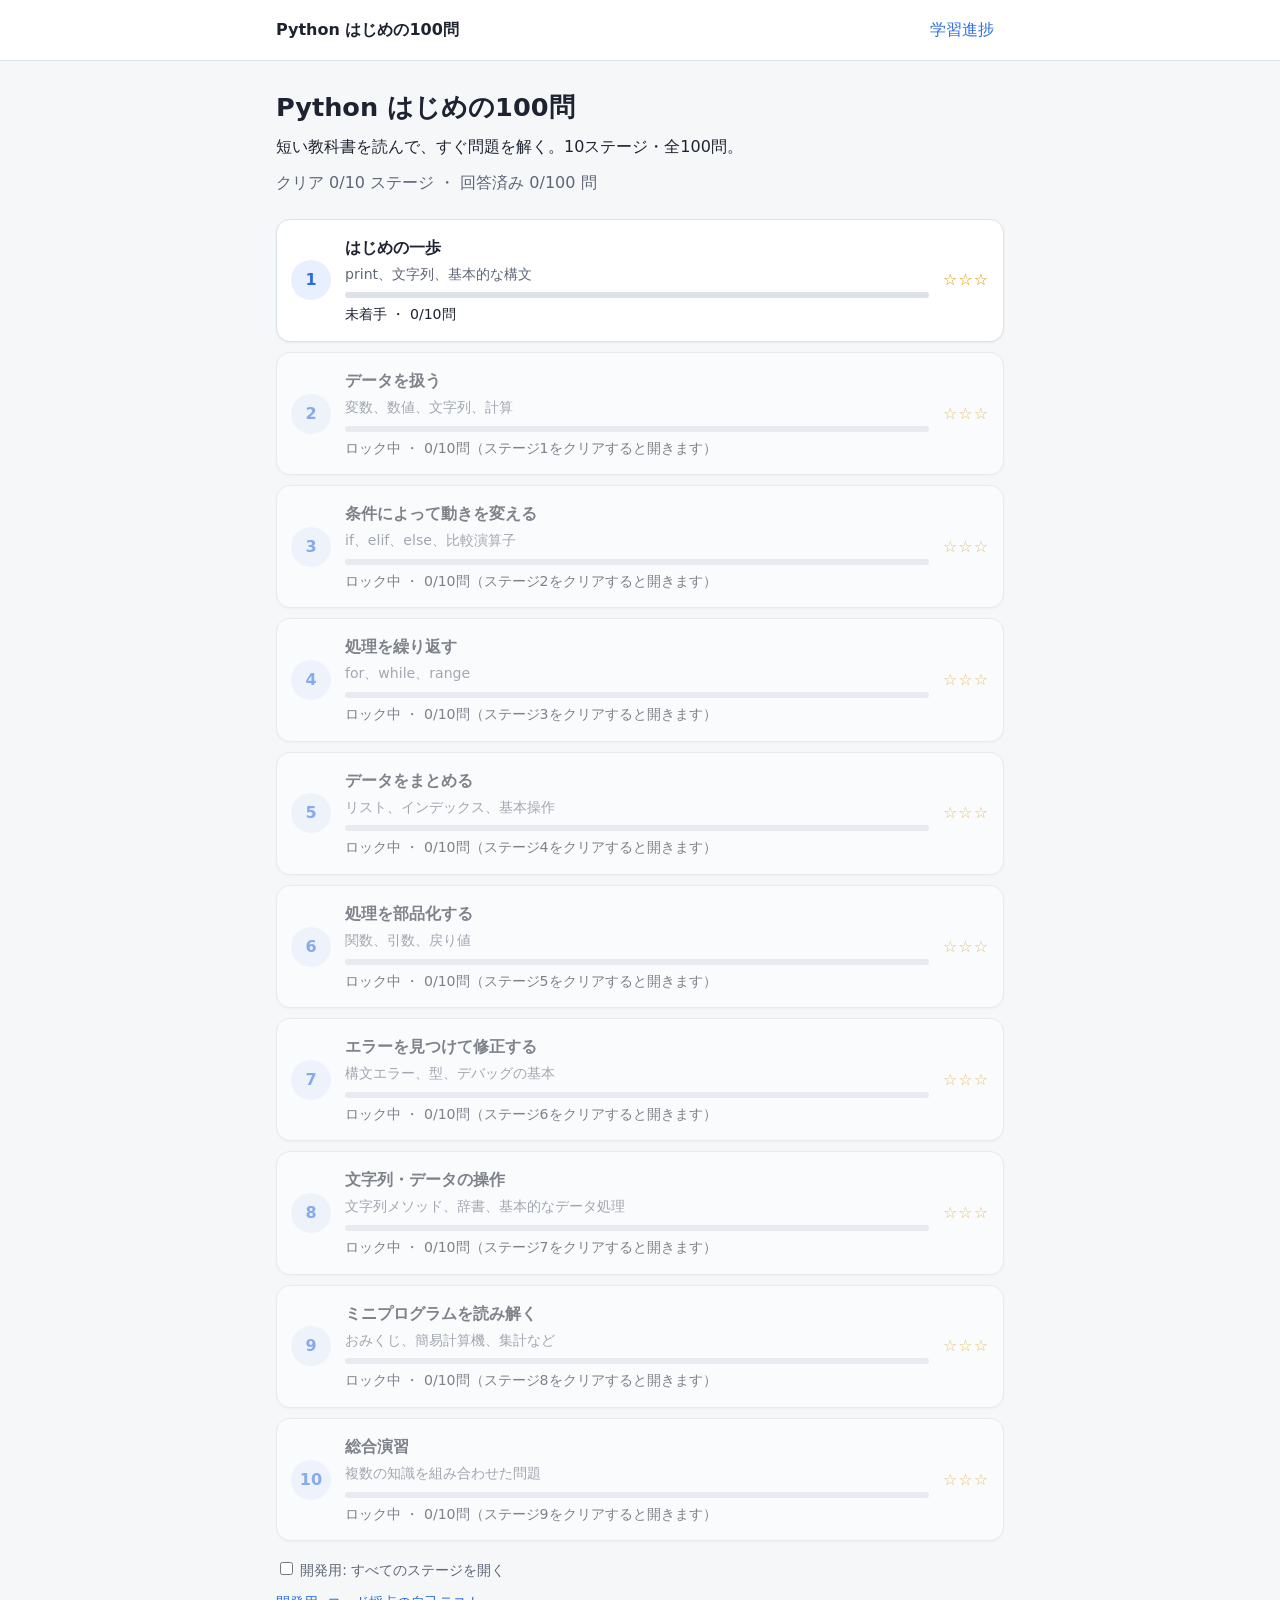
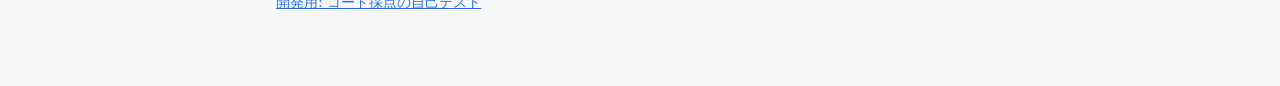
==== public/index.html @ 98376ba6 "Add Python beginner course data, browser app and PWA - 10 stages / 100 questions (curriculum, lesson" ====
<!doctype html>
<html lang="ja">
<head>
<meta charset="utf-8">
<meta name="viewport" content="width=device-width, initial-scale=1">
<title>Python はじめの100問</title>
<meta name="description" content="短い教科書を読んで、すぐ問題を解く。Python 初心者向けの10ステージ・全100問。">
<meta name="theme-color" content="#2b6de0">
<link rel="manifest" href="manifest.webmanifest">
<link rel="icon" href="icons/favicon.svg" type="image/svg+xml">
<link rel="apple-touch-icon" href="icons/apple-touch-icon.png">
<meta name="mobile-web-app-capable" content="yes">
<meta name="apple-mobile-web-app-capable" content="yes">
<meta name="apple-mobile-web-app-title" content="Python100問">
<meta name="apple-mobile-web-app-status-bar-style" content="default">
<style>
:root {
  --bg: #f6f7f9; --surface: #ffffff; --text: #1d2330; --muted: #5d6676; --border: #dde1e8;
  --accent: #2b6de0; --accent-text: #ffffff; --accent-soft: #e8f0fd;
  --ok: #17803d; --ok-soft: #e6f5ec; --ng: #b3261e; --ng-soft: #fdeceb;
  --code-bg: #f0f2f6; --code-text: #1d2330; --shadow: 0 1px 2px rgba(20, 30, 50, .06);
}
@media (prefers-color-scheme: dark) {
  :root:not([data-theme="light"]) {
    --bg: #12151b; --surface: #1b2029; --text: #e8ebf1; --muted: #9aa3b2; --border: #2d3441;
    --accent: #6ea0ff; --accent-text: #0c1220; --accent-soft: #1f2c47;
    --ok: #5fd08a; --ok-soft: #14291d; --ng: #ff8b82; --ng-soft: #331a19;
    --code-bg: #0f1218; --code-text: #e8ebf1; --shadow: none;
  }
}
:root[data-theme="dark"] {
  --bg: #12151b; --surface: #1b2029; --text: #e8ebf1; --muted: #9aa3b2; --border: #2d3441;
  --accent: #6ea0ff; --accent-text: #0c1220; --accent-soft: #1f2c47;
  --ok: #5fd08a; --ok-soft: #14291d; --ng: #ff8b82; --ng-soft: #331a19;
  --code-bg: #0f1218; --code-text: #e8ebf1; --shadow: none;
}
* { box-sizing: border-box; }
[hidden] { display: none !important; }
.tests { list-style: none; padding: 0; margin: 6px 0; }
.tests li { padding: 6px 10px; margin: 6px 0; border-radius: 8px; background: var(--surface); border-left: 4px solid var(--border); }
.tests li.t-ok { border-left-color: var(--ok); } .tests li.t-ng { border-left-color: var(--ng); }
.testdetail { margin-top: 10px; }
.runout { margin: 10px 0; }
.banner { position: fixed; left: 50%; bottom: 16px; transform: translateX(-50%); z-index: 10; display: flex; gap: 12px; align-items: center; background: var(--text); color: var(--bg); padding: 8px 8px 8px 16px; border-radius: 12px; box-shadow: 0 4px 16px rgba(0, 0, 0, .25); max-width: calc(100vw - 32px); }
.banner .btn { min-height: 36px; padding: 4px 14px; width: auto; }
.install { display: flex; flex-wrap: wrap; gap: 10px; align-items: center; justify-content: space-between; background: var(--accent-soft); border-radius: 12px; padding: 10px 14px; margin: 8px 0 14px; }
.install .btn { width: auto; }
html { -webkit-text-size-adjust: 100%; }
body {
  margin: 0; background: var(--bg); color: var(--text); line-height: 1.75; font-size: 16px;
  font-family: system-ui, -apple-system, "Hiragino Sans", "Yu Gothic UI", "Meiryo", "Noto Sans JP", sans-serif;
}
a { color: var(--accent); }
header.top { background: var(--surface); border-bottom: 1px solid var(--border); }
header.top .in { max-width: 760px; margin: 0 auto; padding: 10px 16px; display: flex; justify-content: space-between; align-items: center; gap: 12px; }
header.top a.brand { color: var(--text); font-weight: 700; text-decoration: none; }
header.top a.navlink { text-decoration: none; padding: 6px 10px; border-radius: 8px; }
header.top a[aria-current="page"] { background: var(--accent-soft); }
main { max-width: 760px; margin: 0 auto; padding: 16px 16px 64px; }
h1 { font-size: 1.6rem; margin: .2em 0 .3em; line-height: 1.35; }
h2 { font-size: 1.25rem; margin: .2em 0 .5em; line-height: 1.4; }
h3 { font-size: 1.02rem; margin: 1.3em 0 .4em; }
p { margin: .5em 0; }
.muted { color: var(--muted); } .small { font-size: .88rem; }
.hero { padding: 8px 0 14px; }
.card { background: var(--surface); border: 1px solid var(--border); border-radius: 14px; padding: 18px 18px 16px; margin: 14px 0; box-shadow: var(--shadow); }
.card.intro { background: var(--accent-soft); border-color: transparent; }
.crumb { font-size: .85rem; color: var(--muted); margin-bottom: 8px; }
.crumb a { color: var(--muted); }

.stage-list { display: grid; gap: 10px; }
.stage-card { display: flex; gap: 14px; align-items: center; background: var(--surface); border: 1px solid var(--border); border-radius: 14px; padding: 14px; color: inherit; text-decoration: none; box-shadow: var(--shadow); }
a.stage-card:hover, a.stage-card:focus-visible { border-color: var(--accent); outline: none; }
.stage-card.locked { opacity: .55; }
.stage-card.cleared { border-color: var(--ok); }
.stage-num { flex: none; width: 40px; height: 40px; border-radius: 50%; background: var(--accent-soft); color: var(--accent); display: grid; place-items: center; font-weight: 700; }
.cleared .stage-num { background: var(--ok-soft); color: var(--ok); }
.stage-body { flex: 1; min-width: 0; }
.stage-title { font-weight: 700; }
.stars { flex: none; color: #d99a00; letter-spacing: 1px; }
.meter { height: 6px; background: var(--border); border-radius: 99px; overflow: hidden; margin: 6px 0 4px; }
.meter.big { height: 8px; margin: 4px 0 10px; }
.meter span { display: block; height: 100%; background: var(--accent); border-radius: 99px; }
.dev { display: block; margin-top: 18px; font-size: .85rem; color: var(--muted); }

pre { margin: 0; }
.code { background: var(--code-bg); color: var(--code-text); border-radius: 10px; padding: 12px 14px; margin: 10px 0; overflow-x: auto; font: 14.5px/1.65 ui-monospace, SFMono-Regular, Menlo, Consolas, "MS Gothic", monospace; white-space: pre; }
.code code { font: inherit; }
.out { border: 1px dashed var(--border); border-radius: 10px; padding: 8px 12px; margin: 6px 0; }
.out pre { font: 14.5px/1.6 ui-monospace, Menlo, Consolas, monospace; white-space: pre-wrap; }
.out-label { font-size: .78rem; color: var(--muted); }
.out.err { border-color: var(--ng); color: var(--ng); }
.notes, .check, .missed { padding-left: 1.3em; margin: .4em 0; }
dl { margin: 0; } dt { font-weight: 700; margin-top: .4em; } dd { margin: 0 0 0 1em; color: var(--muted); }
.mistake { border-left: 3px solid var(--ng); padding-left: 12px; margin: 12px 0; }

.qmeta { display: flex; flex-wrap: wrap; gap: 6px; margin-bottom: 4px; }
.tag { font-size: .75rem; background: var(--code-bg); color: var(--muted); border-radius: 99px; padding: 2px 10px; }
.gap { height: .4em; }
.choices { display: grid; gap: 8px; margin: 12px 0; }
.choice { display: flex; gap: 12px; align-items: flex-start; border: 1.5px solid var(--border); border-radius: 12px; padding: 12px 14px; cursor: pointer; background: var(--surface); }
.choice:hover { border-color: var(--accent); }
.choice:has(input:checked) { border-color: var(--accent); background: var(--accent-soft); }
.choice input { position: absolute; opacity: 0; pointer-events: none; }
.choice:has(input:focus-visible) { outline: 3px solid var(--accent); outline-offset: 2px; }
.choice .letter { flex: none; width: 26px; height: 26px; border-radius: 50%; background: var(--code-bg); display: grid; place-items: center; font-size: .8rem; font-weight: 700; }
.choice .ctext { white-space: pre-wrap; word-break: break-word; min-width: 0; }
.choice .ctext.mono { font: 14.5px/1.6 ui-monospace, Menlo, Consolas, "MS Gothic", monospace; }
.choice.right { border-color: var(--ok); background: var(--ok-soft); }
.choice.wrong { border-color: var(--ng); background: var(--ng-soft); }
.choice.right .letter::after { content: "○"; } .choice.right .letter { font-size: 0; } .choice.right .letter::after { font-size: .9rem; color: var(--ok); }
.choice.wrong .letter { font-size: 0; } .choice.wrong .letter::after { content: "×"; font-size: .9rem; color: var(--ng); }

input.blank, textarea.answer-ta { font: 14.5px/1.5 ui-monospace, Menlo, Consolas, "MS Gothic", monospace; color: var(--text); background: var(--surface); border: 1.5px solid var(--accent); border-radius: 6px; padding: 1px 6px; }
input.blank.wide { max-width: 100%; }
textarea.answer-ta { width: 100%; padding: 10px 12px; border-radius: 10px; margin-top: 8px; resize: vertical; }
input.blank:focus, textarea.answer-ta:focus { outline: 3px solid var(--accent-soft); }
.right { border-color: var(--ok) !important; background: var(--ok-soft); }
.wrong { border-color: var(--ng) !important; background: var(--ng-soft); }
.hint { background: var(--accent-soft); border-radius: 10px; padding: 10px 14px; margin: 10px 0; }
.hint[hidden] { display: none; }

.actions { display: flex; flex-wrap: wrap; gap: 10px; align-items: center; margin: 14px 0 4px; }
.btn { display: inline-block; font: inherit; font-weight: 600; text-decoration: none; cursor: pointer; border: 1.5px solid var(--border); background: var(--surface); color: var(--text); border-radius: 10px; padding: 9px 18px; min-height: 44px; }
.btn.primary { background: var(--accent); border-color: var(--accent); color: var(--accent-text); }
.btn.ghost { border-color: transparent; color: var(--muted); background: transparent; }
.btn.danger { color: var(--ng); }
.btn:disabled { opacity: .5; cursor: default; }
.btn:focus-visible { outline: 3px solid var(--accent); outline-offset: 2px; }

.feedback { margin-top: 14px; }
.feedback.ok, .feedback.ng { border-radius: 12px; padding: 14px 16px; }
.feedback.ok { background: var(--ok-soft); } .feedback.ng { background: var(--ng-soft); }
.feedback.selfcheck { background: var(--code-bg); border-radius: 12px; padding: 14px 16px; }
.verdict { font-weight: 700; font-size: 1.05rem; display: flex; gap: 10px; align-items: center; }
.ok .verdict { color: var(--ok); } .ng .verdict { color: var(--ng); }
.icon { display: inline-grid; place-items: center; width: 30px; height: 30px; border-radius: 50%; border: 2px solid currentColor; font-size: 1rem; }
.answers, .reason, .why, .expl { margin-top: 10px; }
.inline-pre { display: inline-block; vertical-align: top; font: 14.5px/1.5 ui-monospace, Menlo, Consolas, monospace; background: var(--surface); border-radius: 6px; padding: 2px 8px; white-space: pre-wrap; }
details { margin: 8px 0; }
.result.ok { border-color: var(--ok); } .result.ng { border-color: var(--ng); }
.bigstars { font-size: 2rem; color: #d99a00; letter-spacing: 4px; }
.score { font-size: 1.1rem; }
.scroll { overflow-x: auto; }
.tbl { width: 100%; border-collapse: collapse; font-size: .92rem; }
.tbl th, .tbl td { text-align: left; padding: 8px 10px; border-bottom: 1px solid var(--border); white-space: nowrap; }
@media (max-width: 480px) { .btn { width: 100%; text-align: center; } .actions .btn { flex: 1 1 100%; } }

</style>
</head>
<body>
<header class="top"><div class="in">
  <a class="brand" href="#/">Python はじめの100問</a>
  <a class="navlink" id="nav-progress" href="#/progress">学習進捗</a>
</div></header>
<div id="update-banner" class="banner" role="status" hidden>
  <span>新しいバージョンがあります。</span>
  <button id="update-reload" class="btn primary" type="button">更新する</button>
</div>
<main id="app"><noscript>このアプリには JavaScript が必要です。</noscript></main>
<script id="data" type="application/json">{"curriculum":{"course":{"id":"python-basics-ja","language":"python","language_display_name":"Python","language_version_checked":"3.12.10","language_version_policy":"Python 3.10 以上で同じ結果になる内容のみを使用","locale":"ja-JP","title":"Python はじめの100問","schema_version":"1.0.0"},"stages":[{"id":"S01","number":1,"title":"はじめの一歩","subtitle":"print、文字列、基本的な構文","learning_goals":["print() を使って画面に文字や数値を表示できる","文字列を引用符で囲むという約束を説明できる","コードが上から下へ順番に実行されることを理解する","コメント（#）の役割を説明できる","最初のエラー（NameError / SyntaxError）を見て、原因の見当をつけられる"],"prerequisite_knowledge":["特になし（パソコンで文字を入力できれば十分です）"],"prerequisite_stage_ids":[],"topics":["print() の使い方","文字列と引用符（\" \" と ' '）","複数の値を , で区切って表示する","コードは上から順に実行される","コメント（#）","大文字・小文字の区別","最初のエラーメッセージの見方"],"common_pitfalls":["Print のように大文字で書いてしまう（Python は大文字・小文字を区別する）","引用符を閉じ忘れる、または開始と終了で違う種類を使う","全角の括弧（）や全角スペースを使ってしまう","引用符を付けずに日本語を書いてしまう"],"lesson_id":"LESSON-S01","question_plan":[{"question_id":"PY-001","number_in_stage":1,"title":"print() の役割","type":"multiple_choice","difficulty":1,"concepts":["print関数","出力"]},{"question_id":"PY-002","number_in_stage":2,"title":"文字列には引用符が必要","type":"multiple_choice","difficulty":1,"concepts":["文字列","引用符","print関数"]},{"question_id":"PY-003","number_in_stage":3,"title":"3行の print の結果","type":"predict_output","difficulty":1,"concepts":["実行順序","print関数","改行"]},{"question_id":"PY-004","number_in_stage":4,"title":"カンマで区切ると？","type":"predict_output","difficulty":1,"concepts":["print関数","複数の値"]},{"question_id":"PY-005","number_in_stage":5,"title":"コメントは実行されない","type":"predict_output","difficulty":1,"concepts":["コメント","実行順序"]},{"question_id":"PY-006","number_in_stage":6,"title":"エラーの原因（大文字）","type":"bug_fix","difficulty":1,"concepts":["大文字小文字の区別","NameError"]},{"question_id":"PY-007","number_in_stage":7,"title":"引用符のそろえ方","type":"bug_fix","difficulty":1,"concepts":["引用符","SyntaxError"]},{"question_id":"PY-008","number_in_stage":8,"title":"文字列を表示する","type":"fill_blank","difficulty":1,"concepts":["文字列","引用符"]},{"question_id":"PY-009","number_in_stage":9,"title":"文字と数値を並べる","type":"predict_output","difficulty":1,"concepts":["print関数","複数の値","数値"]},{"question_id":"PY-010","number_in_stage":10,"title":"2行のあいさつ","type":"code_write","difficulty":2,"concepts":["print関数","文字列","実行順序"]}],"clear_condition":{"type":"first_attempt_correct_count","required_correct":7,"total_questions":10,"description":"ステージ内の10問すべてに最後まで回答し、1回目の回答で7問以上正解するとクリア。","stars":{"1":7,"2":9,"3":10},"retry_policy":"不正解でも同じ問題に何度でも再挑戦できる（再挑戦での正解は学習履歴には残るが、クリア判定・星には数えない）。クリアできなかった場合は「ステージをやり直す」で新しい挑戦を始められる。","unlock_next_stage":true},"leads_to":["表示したい値に名前を付ける「変数」（ステージ2）の土台になります"],"unlock_condition":null},{"id":"S02","number":2,"title":"データを扱う","subtitle":"変数、数値、文字列、計算","learning_goals":["変数に値を入れて、名前で取り出せる","変数名のルールを説明できる","数値の計算（+ - * / // % **）と優先順位を理解する","文字列の連結（+）と繰り返し（*）、f文字列を使える","int・float・str の違いを説明できる"],"prerequisite_knowledge":["print() で表示できる（ステージ1）","文字列を引用符で書ける（ステージ1）"],"prerequisite_stage_ids":["S01"],"topics":["変数と代入（=）","変数の上書きと += ","変数名のルール","数値の計算と優先順位","/ と // と %","文字列の + と *","f文字列","型（int / float / str）と type()"],"common_pitfalls":["= を「等しい」という意味で読んでしまう（実際は「右の値を左の名前に入れる」）","/ は割り切れても小数（5.0など）になる","掛け算・割り算は足し算・引き算より先に計算される","変数名に空白を入れる／数字で始める"],"lesson_id":"LESSON-S02","question_plan":[{"question_id":"PY-011","number_in_stage":1,"title":"x = 5 の意味","type":"multiple_choice","difficulty":1,"concepts":["変数","代入"]},{"question_id":"PY-012","number_in_stage":2,"title":"上書きと +=","type":"predict_output","difficulty":1,"concepts":["変数","再代入","+="]},{"question_id":"PY-013","number_in_stage":3,"title":"使えない変数名","type":"multiple_choice","difficulty":1,"concepts":["変数名のルール"]},{"question_id":"PY-014","number_in_stage":4,"title":"商と余りと累乗","type":"predict_output","difficulty":2,"concepts":["//","%","**","算術演算子"]},{"question_id":"PY-015","number_in_stage":5,"title":"割り算の型","type":"predict_output","difficulty":2,"concepts":["/","型","float","type"]},{"question_id":"PY-016","number_in_stage":6,"title":"文字列の足し算とかけ算","type":"predict_output","difficulty":2,"concepts":["文字列の連結","文字列の繰り返し"]},{"question_id":"PY-017","number_in_stage":7,"title":"f文字列に変数を埋め込む","type":"fill_blank","difficulty":2,"concepts":["f文字列","変数"]},{"question_id":"PY-018","number_in_stage":8,"title":"変数名のエラー","type":"bug_fix","difficulty":2,"concepts":["変数名のルール","SyntaxError"]},{"question_id":"PY-019","number_in_stage":9,"title":"平均の計算ミス","type":"bug_fix","difficulty":2,"concepts":["計算の優先順位","括弧"]},{"question_id":"PY-020","number_in_stage":10,"title":"長方形の面積","type":"code_write","difficulty":2,"concepts":["変数","掛け算","print関数"]}],"clear_condition":{"type":"first_attempt_correct_count","required_correct":7,"total_questions":10,"description":"ステージ内の10問すべてに最後まで回答し、1回目の回答で7問以上正解するとクリア。","stars":{"1":7,"2":9,"3":10},"retry_policy":"不正解でも同じ問題に何度でも再挑戦できる（再挑戦での正解は学習履歴には残るが、クリア判定・星には数えない）。クリアできなかった場合は「ステージをやり直す」で新しい挑戦を始められる。","unlock_next_stage":true},"leads_to":["変数の値を使って「条件で動きを変える」（ステージ3）へ進みます"],"unlock_condition":{"type":"stage_cleared","stage_id":"S01"}},{"id":"S03","number":3,"title":"条件によって動きを変える","subtitle":"if、elif、else、比較演算子","learning_goals":["比較演算子（== != < > <= >=）の結果が True / False になることを理解する","= と == の違いを説明できる","if / elif / else で処理を分岐できる","インデント（字下げ）が処理のまとまりを表すことを理解する","and / or / not で条件を組み合わせられる"],"prerequisite_knowledge":["変数と代入（ステージ2）","数値の計算と比較に使う数値（ステージ2）","print() と文字列（ステージ1）"],"prerequisite_stage_ids":["S02"],"topics":["True / False（真偽値）","比較演算子","= と == の違い","if / else","elif","インデントとコロン（:）","and / or / not"],"common_pitfalls":["条件で = を使ってしまう（正しくは ==）","if / else / elif の末尾のコロン（:）を忘れる","インデントを忘れる・そろえない","elif は上から順に調べ、最初に成立した1つだけが実行される","以上（>=）と より大きい（>）の境界の取り違え"],"lesson_id":"LESSON-S03","question_plan":[{"question_id":"PY-021","number_in_stage":1,"title":"等しいかどうかを調べる","type":"multiple_choice","difficulty":2,"concepts":["比較演算子","==","代入との違い"]},{"question_id":"PY-022","number_in_stage":2,"title":"以上と等しくない","type":"predict_output","difficulty":2,"concepts":["比較演算子","真偽値"]},{"question_id":"PY-023","number_in_stage":3,"title":"if の外にある行","type":"predict_output","difficulty":2,"concepts":["if","else","インデント"]},{"question_id":"PY-024","number_in_stage":4,"title":"elif は最初の1つだけ","type":"predict_output","difficulty":2,"concepts":["elif","条件分岐の順序"]},{"question_id":"PY-025","number_in_stage":5,"title":"インデントの役割","type":"multiple_choice","difficulty":2,"concepts":["インデント","ブロック"]},{"question_id":"PY-026","number_in_stage":6,"title":"条件で = を使っている","type":"bug_fix","difficulty":2,"concepts":["==","SyntaxError","if"]},{"question_id":"PY-027","number_in_stage":7,"title":"else のコロン","type":"bug_fix","difficulty":2,"concepts":["else","コロン","SyntaxError"]},{"question_id":"PY-028","number_in_stage":8,"title":"両方の条件を満たすとき","type":"fill_blank","difficulty":2,"concepts":["and","or","論理演算"]},{"question_id":"PY-029","number_in_stage":9,"title":"and・or・not の結果","type":"predict_output","difficulty":3,"concepts":["and","or","not","比較演算子"]},{"question_id":"PY-030","number_in_stage":10,"title":"合否判定","type":"code_write","difficulty":3,"concepts":["if","else","比較演算子","境界値"]}],"clear_condition":{"type":"first_attempt_correct_count","required_correct":7,"total_questions":10,"description":"ステージ内の10問すべてに最後まで回答し、1回目の回答で7問以上正解するとクリア。","stars":{"1":7,"2":9,"3":10},"retry_policy":"不正解でも同じ問題に何度でも再挑戦できる（再挑戦での正解は学習履歴には残るが、クリア判定・星には数えない）。クリアできなかった場合は「ステージをやり直す」で新しい挑戦を始められる。","unlock_next_stage":true},"leads_to":["条件を繰り返し使う「ループ」（ステージ4）へ進みます"],"unlock_condition":{"type":"stage_cleared","stage_id":"S02"}},{"id":"S04","number":4,"title":"処理を繰り返す","subtitle":"for、while、range","learning_goals":["for と range() で決まった回数の繰り返しを書ける","range() の開始・終了・間隔の意味（終了は含まない）を理解する","while で「条件が成り立つ間」の繰り返しを書ける","合計を求めるなど、変数を更新しながら繰り返す書き方ができる","break と continue の違いを説明できる","終わらないループ（無限ループ）の原因に気づける"],"prerequisite_knowledge":["変数・計算・+=（ステージ2）","if と比較演算子、インデント（ステージ3）"],"prerequisite_stage_ids":["S03"],"topics":["for と range(n)","range(開始, 終了) と range(開始, 終了, 間隔)","合計を求める（累積）","while","ループの中での変数の更新","break と continue","無限ループ"],"common_pitfalls":["range(5) は 0〜4（5 は含まれない）","range(1, 5) は 1〜4。1〜5 にしたければ range(1, 6)","while の中で条件に使う変数を更新し忘れて終わらなくなる","合計を入れる変数の初期化（0）を忘れる／ループの中で初期化してしまう"],"lesson_id":"LESSON-S04","question_plan":[{"question_id":"PY-031","number_in_stage":1,"title":"range(3) の中身","type":"predict_output","difficulty":2,"concepts":["for","range"]},{"question_id":"PY-032","number_in_stage":2,"title":"間隔つき range","type":"predict_output","difficulty":2,"concepts":["range","間隔(step)"]},{"question_id":"PY-033","number_in_stage":3,"title":"条件で繰り返す","type":"multiple_choice","difficulty":2,"concepts":["while","if","for"]},{"question_id":"PY-034","number_in_stage":4,"title":"2倍の合計","type":"predict_output","difficulty":3,"concepts":["累積","range","+="]},{"question_id":"PY-035","number_in_stage":5,"title":"while のカウントダウン","type":"predict_output","difficulty":3,"concepts":["while","ループの更新"]},{"question_id":"PY-036","number_in_stage":6,"title":"終わらないループ","type":"bug_fix","difficulty":3,"concepts":["無限ループ","while","ループの更新"]},{"question_id":"PY-037","number_in_stage":7,"title":"while の更新式","type":"fill_blank","difficulty":3,"concepts":["while","ループの更新","+="]},{"question_id":"PY-038","number_in_stage":8,"title":"continue と break","type":"predict_output","difficulty":3,"concepts":["break","continue","for"]},{"question_id":"PY-039","number_in_stage":9,"title":"合計が合わない（範囲のミス）","type":"bug_fix","difficulty":3,"concepts":["range","終了は含まない","オフバイワン"]},{"question_id":"PY-040","number_in_stage":10,"title":"1 から n までの合計","type":"code_write","difficulty":3,"concepts":["for","range","累積","while"]}],"clear_condition":{"type":"first_attempt_correct_count","required_correct":7,"total_questions":10,"description":"ステージ内の10問すべてに最後まで回答し、1回目の回答で7問以上正解するとクリア。","stars":{"1":7,"2":9,"3":10},"retry_policy":"不正解でも同じ問題に何度でも再挑戦できる（再挑戦での正解は学習履歴には残るが、クリア判定・星には数えない）。クリアできなかった場合は「ステージをやり直す」で新しい挑戦を始められる。","unlock_next_stage":true},"leads_to":["まとめて扱うデータ「リスト」と for を組み合わせます（ステージ5）"],"unlock_condition":{"type":"stage_cleared","stage_id":"S03"}},{"id":"S05","number":5,"title":"データをまとめる","subtitle":"リスト、インデックス、基本操作","learning_goals":["リストを作り、インデックス（0始まり）で要素を取り出せる","負のインデックス（-1 = 最後）を理解する","append・要素の置き換え・len・in・sum・max・min を使える","for でリストの要素を1つずつ処理できる","スライス（範囲指定）の基本を理解する","IndexError の原因を説明できる"],"prerequisite_knowledge":["変数（ステージ2）","for と range（ステージ4）","比較とif（ステージ3）"],"prerequisite_stage_ids":["S04"],"topics":["リストの作り方 [ ]","インデックス（0始まり・負の数）","要素の置き換えと append","len / sum / max / min","in 演算子","for でリストを順に処理","スライス [開始:終了]","IndexError"],"common_pitfalls":["インデックスは 0 から始まる（1番目の要素は [0]）","最後の要素のインデックスは len(リスト) - 1（len(リスト) は範囲外）","スライス [1:3] の終わり（3）は含まれない（range と同じ）","要素を取り出すのは角括弧 [ ]、丸括弧 ( ) ではない"],"lesson_id":"LESSON-S05","question_plan":[{"question_id":"PY-041","number_in_stage":1,"title":"最初の要素の取り出し方","type":"multiple_choice","difficulty":2,"concepts":["リスト","インデックス"]},{"question_id":"PY-042","number_in_stage":2,"title":"len と負のインデックス","type":"predict_output","difficulty":2,"concepts":["len","負のインデックス"]},{"question_id":"PY-043","number_in_stage":3,"title":"置き換えと追加","type":"predict_output","difficulty":2,"concepts":["要素の置き換え","append"]},{"question_id":"PY-044","number_in_stage":4,"title":"IndexError の直し方","type":"bug_fix","difficulty":2,"concepts":["IndexError","インデックス"]},{"question_id":"PY-045","number_in_stage":5,"title":"リストを順に足す","type":"fill_blank","difficulty":2,"concepts":["for","リスト","累積"]},{"question_id":"PY-046","number_in_stage":6,"title":"in とスライス","type":"predict_output","difficulty":3,"concepts":["in演算子","スライス"]},{"question_id":"PY-047","number_in_stage":7,"title":"最後の要素の番号","type":"multiple_choice","difficulty":2,"concepts":["インデックス","len"]},{"question_id":"PY-048","number_in_stage":8,"title":"ループの範囲が広すぎる","type":"bug_fix","difficulty":3,"concepts":["IndexError","range","len"]},{"question_id":"PY-049","number_in_stage":9,"title":"sum・max・min","type":"predict_output","difficulty":2,"concepts":["sum","max","min","print関数"]},{"question_id":"PY-050","number_in_stage":10,"title":"平均点を求める","type":"code_write","difficulty":3,"concepts":["sum","len","割り算","リスト"]}],"clear_condition":{"type":"first_attempt_correct_count","required_correct":7,"total_questions":10,"description":"ステージ内の10問すべてに最後まで回答し、1回目の回答で7問以上正解するとクリア。","stars":{"1":7,"2":9,"3":10},"retry_policy":"不正解でも同じ問題に何度でも再挑戦できる（再挑戦での正解は学習履歴には残るが、クリア判定・星には数えない）。クリアできなかった場合は「ステージをやり直す」で新しい挑戦を始められる。","unlock_next_stage":true},"leads_to":["繰り返し書いている処理を「関数」としてまとめます（ステージ6）"],"unlock_condition":{"type":"stage_cleared","stage_id":"S04"}},{"id":"S06","number":6,"title":"処理を部品化する","subtitle":"関数、引数、戻り値","learning_goals":["def で関数を定義し、呼び出して使える","引数で値を渡し、return で結果を受け取れる","return と print の違いを説明できる","デフォルト引数を使える","関数の中の変数（ローカル変数）は外とは別物だと理解する"],"prerequisite_knowledge":["変数・計算（ステージ2）","if（ステージ3）","for（ステージ4）","リスト（ステージ5）"],"prerequisite_stage_ids":["S05"],"topics":["def と関数の呼び出し","引数","戻り値（return）","return と print の違い","None","デフォルト引数","ローカル変数"],"common_pitfalls":["def で定義しただけでは実行されない（呼び出しが必要）","print と return を混同する（print は表示、return は値を返す）","return を書かない関数は None を返す","引数の数が合わないと TypeError になる","return はそこで関数を終了する（ループの中に書くと1回で終わる）"],"lesson_id":"LESSON-S06","question_plan":[{"question_id":"PY-051","number_in_stage":1,"title":"定義しただけでは動かない","type":"multiple_choice","difficulty":3,"concepts":["関数の定義","関数の呼び出し"]},{"question_id":"PY-052","number_in_stage":2,"title":"戻り値を計算に使う","type":"predict_output","difficulty":3,"concepts":["戻り値","関数の呼び出し"]},{"question_id":"PY-053","number_in_stage":3,"title":"return のない関数の結果","type":"predict_output","difficulty":3,"concepts":["print と return の違い","None"]},{"question_id":"PY-054","number_in_stage":4,"title":"print と return の違い","type":"multiple_choice","difficulty":3,"concepts":["print と return の違い"]},{"question_id":"PY-055","number_in_stage":5,"title":"結果を返す関数","type":"fill_blank","difficulty":3,"concepts":["return","戻り値"]},{"question_id":"PY-056","number_in_stage":6,"title":"引数が足りない","type":"bug_fix","difficulty":3,"concepts":["引数","TypeError","関数の呼び出し"]},{"question_id":"PY-057","number_in_stage":7,"title":"デフォルト引数","type":"predict_output","difficulty":3,"concepts":["デフォルト引数","**"]},{"question_id":"PY-058","number_in_stage":8,"title":"合計が1にしかならない","type":"bug_fix","difficulty":4,"concepts":["return","インデント","ループ"]},{"question_id":"PY-059","number_in_stage":9,"title":"ローカル変数と外の変数","type":"predict_output","difficulty":4,"concepts":["ローカル変数","スコープ"]},{"question_id":"PY-060","number_in_stage":10,"title":"偶数判定の関数","type":"code_write","difficulty":4,"concepts":["関数","return","%","比較演算子"]}],"clear_condition":{"type":"first_attempt_correct_count","required_correct":7,"total_questions":10,"description":"ステージ内の10問すべてに最後まで回答し、1回目の回答で7問以上正解するとクリア。","stars":{"1":7,"2":9,"3":10},"retry_policy":"不正解でも同じ問題に何度でも再挑戦できる（再挑戦での正解は学習履歴には残るが、クリア判定・星には数えない）。クリアできなかった場合は「ステージをやり直す」で新しい挑戦を始められる。","unlock_next_stage":true},"leads_to":["エラーの読み方と直し方を学びます（ステージ7）。関数はそのまま使います"],"unlock_condition":{"type":"stage_cleared","stage_id":"S05"}},{"id":"S07","number":7,"title":"エラーを見つけて修正する","subtitle":"構文エラー、型、デバッグの基本","learning_goals":["エラーメッセージの最後の行から、種類と原因の見当をつけられる","SyntaxError / NameError / TypeError / ValueError / ZeroDivisionError の典型的な原因を説明できる","int() / float() / str() で型を変換できる","try / except でエラーを受け止める基本形を書ける","エラーが出ない間違い（論理エラー）を print で調べる考え方を理解する"],"prerequisite_knowledge":["print・変数・型（ステージ1〜2）","if・for（ステージ3〜4）","リスト・関数（ステージ5〜6）"],"prerequisite_stage_ids":["S06"],"topics":["エラーメッセージの読み方（最後の行）","SyntaxError（括弧・コロン・引用符）","NameError","TypeError（型の不一致）","ValueError / ZeroDivisionError","型の変換 int() float() str()","try / except","print による調べ方（デバッグ）"],"common_pitfalls":["エラーメッセージの最初から読んで圧倒される（まず最後の行を読む）","文字列と数値を + でつなごうとして TypeError になる","int(\"abc\") のように数値にできない文字列で ValueError になる","エラーが出ないから正しい、とは限らない（結果が間違っている場合）"],"lesson_id":"LESSON-S07","question_plan":[{"question_id":"PY-061","number_in_stage":1,"title":"エラーメッセージの読み始め","type":"multiple_choice","difficulty":3,"concepts":["エラーメッセージ","トレースバック"]},{"question_id":"PY-062","number_in_stage":2,"title":"NameError の原因","type":"multiple_choice","difficulty":3,"concepts":["NameError"]},{"question_id":"PY-063","number_in_stage":3,"title":"文字列を整数に変換して計算","type":"predict_output","difficulty":3,"concepts":["型変換","int"]},{"question_id":"PY-064","number_in_stage":4,"title":"文字列と数値の連結","type":"bug_fix","difficulty":3,"concepts":["TypeError","型変換","str"]},{"question_id":"PY-065","number_in_stage":5,"title":"try / except の動き","type":"predict_output","difficulty":4,"concepts":["try/except","ValueError"]},{"question_id":"PY-066","number_in_stage":6,"title":"受け止めるエラー名","type":"fill_blank","difficulty":4,"concepts":["try/except","ZeroDivisionError"]},{"question_id":"PY-067","number_in_stage":7,"title":"括弧の閉じ忘れ","type":"bug_fix","difficulty":3,"concepts":["SyntaxError","括弧"]},{"question_id":"PY-068","number_in_stage":8,"title":"エラーが出ないのに結果が違う","type":"multiple_choice","difficulty":3,"concepts":["論理エラー","デバッグ"]},{"question_id":"PY-069","number_in_stage":9,"title":"合計が足し込まれない","type":"bug_fix","difficulty":4,"concepts":["論理エラー","累積","+="]},{"question_id":"PY-070","number_in_stage":10,"title":"安全に整数へ変換する","type":"code_write","difficulty":4,"concepts":["try/except","ValueError","関数","None"]}],"clear_condition":{"type":"first_attempt_correct_count","required_correct":7,"total_questions":10,"description":"ステージ内の10問すべてに最後まで回答し、1回目の回答で7問以上正解するとクリア。","stars":{"1":7,"2":9,"3":10},"retry_policy":"不正解でも同じ問題に何度でも再挑戦できる（再挑戦での正解は学習履歴には残るが、クリア判定・星には数えない）。クリアできなかった場合は「ステージをやり直す」で新しい挑戦を始められる。","unlock_next_stage":true},"leads_to":["文字列のメソッドや辞書など、データを加工する道具を学びます（ステージ8）"],"unlock_condition":{"type":"stage_cleared","stage_id":"S06"}},{"id":"S08","number":8,"title":"文字列・データの操作","subtitle":"文字列メソッド、辞書、基本的なデータ処理","learning_goals":["strip / upper / lower / replace / split / join / count / in などの文字列メソッドを使える","文字列メソッドは元の文字列を変えず、新しい文字列を返すことを理解する","辞書（キーと値）を作り、取り出し・追加・更新できる","get と in で存在しないキーに安全に対応できる","for と items() で辞書を順に処理し、簡単な集計ができる"],"prerequisite_knowledge":["文字列・変数（ステージ1〜2）","for と if（ステージ3〜4）","リストと関数（ステージ5〜6）","KeyError などエラーの読み方（ステージ7）"],"prerequisite_stage_ids":["S07"],"topics":["文字列メソッド（strip, upper, lower, replace, split, join, count）","文字列メソッドは新しい値を返す","in 演算子","辞書の作り方・取り出し・追加・更新","get / in / len","keys / values / items と for","辞書を使った集計（カウント）"],"common_pitfalls":["name.upper() だけでは name は変わらない（結果を受け取る必要がある）","存在しないキーを [ ] で取り出すと KeyError（get なら安全）","既存のキーに代入すると追加ではなく上書き","for key, value in 辞書.items(): と書く（items() を忘れない）"],"lesson_id":"LESSON-S08","question_plan":[{"question_id":"PY-071","number_in_stage":1,"title":"strip と len","type":"predict_output","difficulty":3,"concepts":["strip","len","文字列メソッド"]},{"question_id":"PY-072","number_in_stage":2,"title":"元の文字列は変わらない","type":"predict_output","difficulty":3,"concepts":["文字列メソッド","再代入"]},{"question_id":"PY-073","number_in_stage":3,"title":"split と join","type":"predict_output","difficulty":3,"concepts":["split","join","リスト"]},{"question_id":"PY-074","number_in_stage":4,"title":"文字列の置き換え","type":"fill_blank","difficulty":3,"concepts":["replace","文字列メソッド"]},{"question_id":"PY-075","number_in_stage":5,"title":"辞書から取り出されるもの","type":"multiple_choice","difficulty":3,"concepts":["辞書","キーと値"]},{"question_id":"PY-076","number_in_stage":6,"title":"存在しないキー","type":"bug_fix","difficulty":3,"concepts":["KeyError","get"]},{"question_id":"PY-077","number_in_stage":7,"title":"辞書の追加と上書き","type":"predict_output","difficulty":3,"concepts":["辞書の追加","辞書の更新","len"]},{"question_id":"PY-078","number_in_stage":8,"title":"辞書のペアを順に取り出す","type":"fill_blank","difficulty":4,"concepts":["items","辞書","for"]},{"question_id":"PY-079","number_in_stage":9,"title":"数え方のミス","type":"bug_fix","difficulty":4,"concepts":["辞書","カウント","論理エラー"]},{"question_id":"PY-080","number_in_stage":10,"title":"単語の出現回数","type":"code_write","difficulty":4,"concepts":["辞書","split","for","関数","return"]}],"clear_condition":{"type":"first_attempt_correct_count","required_correct":7,"total_questions":10,"description":"ステージ内の10問すべてに最後まで回答し、1回目の回答で7問以上正解するとクリア。","stars":{"1":7,"2":9,"3":10},"retry_policy":"不正解でも同じ問題に何度でも再挑戦できる（再挑戦での正解は学習履歴には残るが、クリア判定・星には数えない）。クリアできなかった場合は「ステージをやり直す」で新しい挑戦を始められる。","unlock_next_stage":true},"leads_to":["ここまでの知識を組み合わせ、ミニプログラムを読み解きます（ステージ9）"],"unlock_condition":{"type":"stage_cleared","stage_id":"S07"}},{"id":"S09","number":9,"title":"ミニプログラムを読み解く","subtitle":"おみくじ、簡易計算機、集計など","learning_goals":["短いプログラム全体を読み、何をしているか説明できる","変数の値を1行ずつ追いかけて（トレースして）結果を予想できる","random.randint の範囲（両端を含む）を理解する","if / 関数 / 繰り返し / リスト / 辞書を組み合わせたコードを読み書きできる","条件の順序や境界値などの典型的なミスを見つけられる"],"prerequisite_knowledge":["ステージ1〜8のすべて（特に if・for・関数・リスト・辞書）"],"prerequisite_stage_ids":["S08"],"topics":["プログラムの読み方（変数の値を表にして追う）","import と random.randint","おみくじ（if / elif）","簡易計算機（関数 + 条件分岐）","成績の集計（リスト + for + if）","買い物かごの合計（辞書 + リスト）"],"common_pitfalls":["random.randint(a, b) は a も b も含む（range とは違う）","elif は上から順に調べるので、条件の並べ順が大事","コードを一気に読もうとして混乱する（1行ずつ追う）","テストでは random の値が毎回変わるため、値を固定して確認する"],"lesson_id":"LESSON-S09","question_plan":[{"question_id":"PY-081","number_in_stage":1,"title":"randint の範囲","type":"multiple_choice","difficulty":3,"concepts":["random","randint"]},{"question_id":"PY-082","number_in_stage":2,"title":"おみくじの結果を読む","type":"predict_output","difficulty":3,"concepts":["if/elif/else","トレース"]},{"question_id":"PY-083","number_in_stage":3,"title":"簡易計算機の動き","type":"predict_output","difficulty":3,"concepts":["関数","if/elif/else","トレース"]},{"question_id":"PY-084","number_in_stage":4,"title":"割り算の分岐を追加","type":"fill_blank","difficulty":3,"concepts":["関数","/","//"]},{"question_id":"PY-085","number_in_stage":5,"title":"合格者を数える","type":"predict_output","difficulty":3,"concepts":["for","if","カウント"]},{"question_id":"PY-086","number_in_stage":6,"title":"成績判定の順序","type":"bug_fix","difficulty":4,"concepts":["elif","条件の順序","論理エラー"]},{"question_id":"PY-087","number_in_stage":7,"title":"買い物かごの合計","type":"predict_output","difficulty":3,"concepts":["辞書","リスト","for","累積"]},{"question_id":"PY-088","number_in_stage":8,"title":"コードの読み方","type":"multiple_choice","difficulty":3,"concepts":["トレース","コードの読み方"]},{"question_id":"PY-089","number_in_stage":9,"title":"4文字以上を数える","type":"bug_fix","difficulty":4,"concepts":["比較演算子","境界値","論理エラー"]},{"question_id":"PY-090","number_in_stage":10,"title":"おみくじ判定関数","type":"code_write","difficulty":4,"concepts":["関数","if/elif/else","境界値","return"]}],"clear_condition":{"type":"first_attempt_correct_count","required_correct":7,"total_questions":10,"description":"ステージ内の10問すべてに最後まで回答し、1回目の回答で7問以上正解するとクリア。","stars":{"1":7,"2":9,"3":10},"retry_policy":"不正解でも同じ問題に何度でも再挑戦できる（再挑戦での正解は学習履歴には残るが、クリア判定・星には数えない）。クリアできなかった場合は「ステージをやり直す」で新しい挑戦を始められる。","unlock_next_stage":true},"leads_to":["総合演習（ステージ10）で、複数の知識を組み合わせて自分で書きます"],"unlock_condition":{"type":"stage_cleared","stage_id":"S08"}},{"id":"S10","number":10,"title":"総合演習","subtitle":"複数の知識を組み合わせた問題","learning_goals":["問題を「入力・処理・出力」に分けて考えられる","ループの中にループ（入れ子）や、関数・リスト・辞書を組み合わせたコードを読める","「暫定の最大値を更新する」など、定番の考え方でプログラムを組み立てられる","境界値やテストの値を自分で考えて、コードを確かめられる","FizzBuzz・回文判定・集計など、基本的なミニ課題を自力で書ける"],"prerequisite_knowledge":["ステージ1〜9のすべて"],"prerequisite_stage_ids":["S09"],"topics":["問題の分解（入力・処理・出力）","ループの入れ子","最大値を求めるパターン（暫定の最大を更新）","FizzBuzz（条件の順序）","回文判定（前と後ろから比べる）","辞書とループによる集計","境界値のテスト"],"common_pitfalls":["いきなり全部を書こうとして混乱する（小さく分けて、1つずつ確かめる）","条件の順序（FizzBuzz は 15 の倍数を先に判定）","初期値の決め方（最大値探しや集計の最初の値）","境界値（空のリスト・0・1つだけ）を考えずに完成と思い込む"],"lesson_id":"LESSON-S10","question_plan":[{"question_id":"PY-091","number_in_stage":1,"title":"FizzBuzz のかけら","type":"predict_output","difficulty":4,"concepts":["for","if","%","range"]},{"question_id":"PY-092","number_in_stage":2,"title":"入れ子のループ","type":"predict_output","difficulty":4,"concepts":["入れ子のループ","文字列の連結","range"]},{"question_id":"PY-093","number_in_stage":3,"title":"最大値を求める考え方","type":"multiple_choice","difficulty":4,"concepts":["アルゴリズムの考え方","最大値","for"]},{"question_id":"PY-094","number_in_stage":4,"title":"最大値を更新する条件","type":"fill_blank","difficulty":4,"concepts":["比較演算子","最大値","for"]},{"question_id":"PY-095","number_in_stage":5,"title":"偶数の合計が合わない","type":"bug_fix","difficulty":4,"concepts":["%","関数","論理エラー"]},{"question_id":"PY-096","number_in_stage":6,"title":"合否のカウント","type":"predict_output","difficulty":4,"concepts":["辞書","関数","for","境界値"]},{"question_id":"PY-097","number_in_stage":7,"title":"FizzBuzz の関数","type":"code_write","difficulty":4,"concepts":["関数","if/elif/else","%","str","条件の順序"]},{"question_id":"PY-098","number_in_stage":8,"title":"回文の判定","type":"code_write","difficulty":5,"concepts":["for","インデックス","負のインデックス","return","関数"]},{"question_id":"PY-099","number_in_stage":9,"title":"最高得点の人を探す","type":"code_write","difficulty":5,"concepts":["辞書","items","for","最大値","関数"]},{"question_id":"PY-100","number_in_stage":10,"title":"成績をまとめる（総仕上げ）","type":"code_write","difficulty":5,"concepts":["関数","辞書","sum/max/min","for","if","境界値"]}],"clear_condition":{"type":"first_attempt_correct_count","required_correct":7,"total_questions":10,"description":"ステージ内の10問すべてに最後まで回答し、1回目の回答で7問以上正解するとクリア。","stars":{"1":7,"2":9,"3":10},"retry_policy":"不正解でも同じ問題に何度でも再挑戦できる（再挑戦での正解は学習履歴には残るが、クリア判定・星には数えない）。クリアできなかった場合は「ステージをやり直す」で新しい挑戦を始められる。","unlock_next_stage":true},"leads_to":["この先は、ファイルの読み書き・クラス・ライブラリなど、より大きなプログラムづくりへ進めます"],"unlock_condition":{"type":"stage_cleared","stage_id":"S09"}}]},"lessons":{"course_id":"python-basics-ja","schema_version":"1.0.0","lessons":[{"id":"LESSON-S01","stage_id":"S01","title":"はじめの一歩","intro":"プログラミングは「コンピューターへの指示書」を書くことです。最初に覚えるのは、結果を画面に表示する print() だけ。これさえ使えれば、以降のすべての学習で「動かして確かめる」ことができます。","sections":[{"id":"S01-L1","title":"print() で画面に表示する","read_minutes":2,"body":["Python で画面に何かを表示したいときは print() を使います。括弧 ( ) の中に表示したいものを書きます。","文字（文字列）を表示するときは、必ず引用符 \" \" か ' ' で囲みます。引用符は「ここからここまでは、ただの文字だよ」という目印です。数値は引用符なしで書けます。","print() は表示したあとに自動で改行（次の行に移動）します。そのため print() を3回書くと、3行に分かれて表示されます。コードは上の行から順番に1行ずつ実行されます。"],"glossary":[{"term":"プログラム / コード","definition":"コンピューターに出す指示を書いたもの。"},{"term":"実行","definition":"書いた指示をコンピューターに動かしてもらうこと。"},{"term":"関数","definition":"決まった仕事をしてくれる命令のこと。print() は「表示する」関数です。"},{"term":"文字列","definition":"文字のならび。引用符で囲んで書く。"}],"examples":[{"id":"S01-E1","title":"いちばん短いプログラム","code":"print(\"Hello\")","expected_output":"Hello","line_notes":["1行目: print( ) の中の文字列 \"Hello\" を画面に表示します。出力に引用符は出ません。"]},{"id":"S01-E2","title":"上から順に実行される","code":"print(\"おはよう\")\nprint(\"こんにちは\")\nprint(2024)","expected_output":"おはよう\nこんにちは\n2024","line_notes":["1行目: おはよう を表示して改行します。","2行目: 次にこんにちは を表示します。","3行目: 数値 2024 は引用符なしで書けます。"]}]},{"id":"S01-L2","title":"複数の値・コメント・エラー","read_minutes":2,"body":["print() の括弧の中に , （カンマ）で区切って複数の値を書くと、間に空白1つを入れて1行に表示されます。カンマ自体は表示されません。","# から行末まではコメントです。人間へのメモで、Python は無視します。コードを一時的に動かしたくないときにも使えます。","Python は大文字と小文字を区別します。print は正しいですが Print は別物としてエラーになります。エラーが出ても失敗ではありません。最後の行に原因のヒントが書かれています。"],"glossary":[{"term":"コメント","definition":"# から行末までのメモ。実行されない。"},{"term":"エラー","definition":"Python が指示を理解できなかったときに出る知らせ。原因のヒントが書かれている。"},{"term":"構文エラー（SyntaxError）","definition":"書き方のルール（文法）が間違っているときのエラー。"}],"examples":[{"id":"S01-E3","title":"複数の値を並べる","code":"print(\"Python\", \"は\", \"楽しい\")","expected_output":"Python は 楽しい","line_notes":["カンマで区切った3つの値が、間に空白1つを入れて1行に表示されます。"]},{"id":"S01-E4","title":"コメント","code":"# あいさつを表示する\nprint(\"Hi\")  # ここもコメント","expected_output":"Hi","line_notes":["1行目: コメントだけの行。何も起きません。","2行目: print は実行され、# 以降は無視されます。"]}]}],"common_mistakes":[{"title":"大文字で書く","wrong_code":"Print(\"Hello\")","why":"Python は大文字・小文字を区別するため、Print という名前は存在せず NameError になります。","fix":"print(\"Hello\")"},{"title":"引用符の閉じ忘れ・不一致","wrong_code":"print(\"Hello')","why":"引用符は開始と終了で同じ種類にそろえます。そろっていないと SyntaxError になります。","fix":"print(\"Hello\")"},{"title":"引用符を付けない","wrong_code":"print(Hello)","why":"引用符がない Hello は文字ではなく「名前」として扱われ、NameError になります。","fix":"print(\"Hello\")"},{"title":"全角の括弧","wrong_code":"print（\"Hello\"）","why":"コードの記号は半角で書きます。全角の括弧は SyntaxError になります。","fix":"print(\"Hello\")"}],"checkpoints":["print() は画面に表示する","文字列は引用符で囲む（数値は不要）","コードは上から順番に実行される",", で区切ると空白1つで区切られて1行に表示される","# 以降はコメントで実行されない","大文字・小文字は区別される"],"next_bridge":"では問題で確かめましょう。コードを読んで、何が表示されるか予想してみてください。間違えても大丈夫。解説が次の理解につながります。"},{"id":"LESSON-S02","stage_id":"S02","title":"データを扱う","intro":"データに名前を付けておくと、何度でも使い回せて、あとから値を変えることもできます。この名前が「変数」です。計算や文字列の組み立ても、変数と組み合わせると一気にプログラムらしくなります。","sections":[{"id":"S02-L1","title":"変数にデータを入れる","read_minutes":3,"body":["名前 = 値 と書くと、右の値に左の名前を付けて覚えておけます。これを代入といいます。= は数学の「等しい」ではなく「右を左に入れる」という意味です。","同じ名前にもう一度代入すると、前の値は消えて新しい値に置き換わります（上書き）。x += 1 は x = x + 1 の短い書き方で、同じように x -= 1 は x = x - 1 の短い書き方です。","変数名には英字・数字・アンダースコア（_）が使えますが、数字で始めることはできず、空白も入れられません。大文字と小文字は区別されます。","値には種類（型）があります。整数は int、小数は float、文字列は str です。type() で調べられます。"],"glossary":[{"term":"変数","definition":"値に付けた名前。値を入れておく箱のようなもの。"},{"term":"代入","definition":"= で変数に値を入れること。"},{"term":"型","definition":"値の種類。int（整数）、float（小数）、str（文字列）など。"}],"examples":[{"id":"S02-E1","title":"変数に入れて表示","code":"name = \"Taro\"\nage = 15\nprint(name)\nprint(age)","expected_output":"Taro\n15","line_notes":["1行目: \"Taro\" に name という名前を付けます。","2行目: 15 に age という名前を付けます。","3〜4行目: 名前を書くと、入っている値が表示されます（引用符は不要）。"]},{"id":"S02-E2","title":"上書きと +=","code":"score = 50\nscore = 80\nscore += 5\nprint(score)","expected_output":"85","line_notes":["2行目: score が 80 に上書きされ、50 は消えます。","3行目: score = score + 5 と同じ。80 + 5 = 85 になります。"]},{"id":"S02-E3","title":"型を調べる","code":"print(type(10))\nprint(type(3.14))\nprint(type(\"10\"))","expected_output":"<class 'int'>\n<class 'float'>\n<class 'str'>","line_notes":["引用符で囲んだ \"10\" は数値ではなく文字列（str）です。"]}]},{"id":"S02-L2","title":"計算と文字列の組み立て","read_minutes":3,"body":["計算には + - * / を使います。/ は割り切れても必ず小数（float）になります。// は小数点以下を切り捨てた商、% は余り、** は累乗です。","計算の順番は数学と同じで、* / // % は + - より先です。先に計算したい部分は ( ) で囲みます。","文字列も + で連結でき、* 数 で繰り返せます。変数を文字列に埋め込むには、先頭に f を付けた f\"...\" の中で {変数名} と書きます（f文字列）。"],"glossary":[{"term":"演算子","definition":"+ や * のように、計算や操作を表す記号。"},{"term":"連結","definition":"文字列と文字列をつなげること。"},{"term":"f文字列","definition":"f\"...{変数}...\" の形で、文字列に変数の値を埋め込む書き方。"}],"examples":[{"id":"S02-E4","title":"いろいろな計算","code":"print(7 + 2)\nprint(7 * 2)\nprint(7 / 2)\nprint(7 // 2)\nprint(7 % 2)\nprint(2 ** 3)\nprint(2 + 3 * 4)\nprint((2 + 3) * 4)","expected_output":"9\n14\n3.5\n3\n1\n8\n14\n20","line_notes":["3行目: / は小数の結果 3.5 です。","4行目: // は切り捨て。7 ÷ 2 の商は 3。","5行目: % は余り。7 を 2 で割った余りは 1。","7〜8行目: かけ算が先。( ) で順番を変えられます。"]},{"id":"S02-E5","title":"文字列の連結とf文字列","code":"a = \"Py\"\nb = \"thon\"\nprint(a + b)\nprint(a * 3)\nname = \"Hana\"\nage = 12\nprint(f\"{name}さんは{age}歳です\")","expected_output":"Python\nPyPyPy\nHanaさんは12歳です","line_notes":["3行目: 文字列同士を + でつなぎます。","4行目: 文字列を3回繰り返します。","7行目: {name} と {age} の部分が変数の値に置き換わります。"]}]}],"common_mistakes":[{"title":"変数名に空白","wrong_code":"my score = 80","why":"変数名に空白は使えず SyntaxError になります。_ でつなぎます。","fix":"my_score = 80"},{"title":"数字で始まる変数名","wrong_code":"2nd = 10","why":"変数名は数字で始められません（SyntaxError）。","fix":"second = 10"},{"title":"/ の結果が整数だと思う","wrong_code":"print(10 / 2)  # 5 と思いがち","why":"/ の結果は割り切れても float なので 5.0 と表示されます。","fix":"整数の商がほしいときは 10 // 2"},{"title":"計算順序の勘違い","wrong_code":"average = a + b / 2","why":"b / 2 が先に計算されます。足し算を先にしたいなら ( ) で囲みます。","fix":"average = (a + b) / 2"}],"checkpoints":["= は「右の値を左の名前に入れる」","代入すると前の値は上書きされる","変数名は数字で始められず、空白も使えない","/ は必ず float、// は切り捨て、% は余り、** は累乗","掛け算・割り算は足し算・引き算より先","文字列は + で連結、* で繰り返し、f文字列で変数を埋め込める"],"next_bridge":"変数と計算が使えると、「得点が80以上なら合格」のような判断ができるようになります。まずは問題で、変数と計算を使いこなしてみましょう。"},{"id":"LESSON-S03","stage_id":"S03","title":"条件によって動きを変える","intro":"ここまでのプログラムは、上から順に全部実行されるだけでした。条件によって動きを変えられると、「合格なら祝う」「雨なら傘」といった判断をプログラムに任せられます。","sections":[{"id":"S03-L1","title":"比較とTrue / False","read_minutes":2,"body":["2つの値を比べると、結果は True（正しい）か False（正しくない）のどちらかになります。これを真偽値（bool 型）といいます。","比較には == （等しい）、 != （等しくない）、 < 、 > 、 <= （以下）、 >= （以上）を使います。等しいかを調べるときは = を2つ重ねた == です。= 1つは代入なので間違えないようにしましょう。"],"glossary":[{"term":"真偽値（bool）","definition":"True か False のどちらかの値。"},{"term":"比較演算子","definition":"2つの値を比べて True / False を返す記号。"},{"term":"条件","definition":"True か False になる式。if の判断材料。"}],"examples":[{"id":"S03-E1","title":"比較の結果を表示","code":"print(5 > 3)\nprint(5 == 3)\nprint(5 != 3)\nprint(\"a\" == \"a\")","expected_output":"True\nFalse\nTrue\nTrue","line_notes":["1行目: 5 は 3 より大きいので True。","2行目: 5 と 3 は等しくないので False。","4行目: 文字列も == で比べられます。"]}]},{"id":"S03-L2","title":"if / elif / else と条件の組み合わせ","read_minutes":3,"body":["if 条件: の下に、字下げ（インデント）した行を書くと、条件が True のときだけ実行されます。条件の末尾のコロン（:）を忘れずに。字下げは半角空白4つが一般的で、同じまとまりの行は同じ深さにそろえます。","else: は「if の条件が成り立たなかったとき」の処理です。さらに細かく分けたいときは elif 条件: を使います。上から順に調べ、最初に成立した1つだけが実行され、残りは調べません。","条件は and（かつ）、or（または）、not（否定）で組み合わせられます。and は両方が True のとき、or はどちらか一方でも True のとき True です。"],"glossary":[{"term":"インデント","definition":"行頭の字下げ。どの行が if の中かを表す。"},{"term":"分岐","definition":"条件によって実行する処理を切り替えること。"},{"term":"ブロック","definition":"同じ深さにインデントされた、ひとまとまりの行。"}],"examples":[{"id":"S03-E2","title":"if と else","code":"score = 70\nif score >= 60:\n    print(\"合格\")\nelse:\n    print(\"不合格\")\nprint(\"終わり\")","expected_output":"合格\n終わり","line_notes":["2行目: score >= 60 が True なので、字下げした3行目が実行されます。","4〜5行目: 条件が成り立たないときの処理。今回は飛ばされます。","6行目: 字下げがないので if の外。いつも実行されます。"]},{"id":"S03-E3","title":"elif で細かく分ける","code":"score = 75\nif score >= 90:\n    print(\"A\")\nelif score >= 70:\n    print(\"B\")\nelse:\n    print(\"C\")","expected_output":"B","line_notes":["score >= 90 は False。次の elif を調べ、75 >= 70 が True なので B を表示し、残りは調べません。"]},{"id":"S03-E4","title":"and と not","code":"age = 20\nhas_ticket = True\nif age >= 18 and has_ticket:\n    print(\"入場OK\")\nprint(not has_ticket)","expected_output":"入場OK\nFalse","line_notes":["3行目: 年齢条件とチケット条件の両方が True のときだけ実行されます。","5行目: not は True と False を反転します。"]}]}],"common_mistakes":[{"title":"条件に = を使う","wrong_code":"if score = 60:","why":"= は代入です。等しいかの比較は == を使います（SyntaxError）。","fix":"if score == 60:"},{"title":"コロンの付け忘れ","wrong_code":"if score >= 60\n    print(\"合格\")","why":"if・elif・else の行の末尾には : が必要です（SyntaxError）。","fix":"if score >= 60:"},{"title":"インデントの忘れ","wrong_code":"if score >= 60:\nprint(\"合格\")","why":"if の中で実行する行は字下げが必要です（IndentationError）。","fix":"    print(\"合格\")  # 半角空白4つ"},{"title":"境界値の取り違え","wrong_code":"if score > 60:  # 60点は不合格に","why":"「60以上」は >=。> だと60は含まれません。","fix":"if score >= 60:"}],"checkpoints":["比較の結果は True / False","等しいかは == 、= は代入","if / elif / else の行末には : が必要","インデントが if の中を表す","elif は上から調べ、最初に成立した1つだけ実行","and は両方 True、or はどちらか True"],"next_bridge":"条件分岐が使えると、同じ判断を何度もしたくなります。次のステージでその「繰り返し」を学びます。まずは問題で、条件を正確に読む練習をしましょう。"},{"id":"LESSON-S04","stage_id":"S04","title":"処理を繰り返す","intro":"コンピューターの得意技は「同じことを何度でも正確に繰り返す」ことです。100回の表示も、数行のコードで書けるようになります。","sections":[{"id":"S04-L1","title":"for と range()","read_minutes":3,"body":["決まった回数だけ繰り返すには for を使います。for i in range(3): と書くと、字下げした部分が3回実行され、i には 0, 1, 2 が順に入ります。","range(n) は 0 から n-1 まで。range(開始, 終了) は「開始から終了の1つ手前」まで。range(開始, 終了, 間隔) は間隔ごとに進みます。終了の値そのものは含まれない点が最大の注意点です。","合計を求めるときは、ループの前に total = 0 と用意し、ループの中で total += i のように足していきます。"],"glossary":[{"term":"ループ（繰り返し）","definition":"同じ処理を何度も実行する仕組み。"},{"term":"range()","definition":"連続する整数の列を作る関数。終了の値は含まない。"},{"term":"累積","definition":"ループの中で値を足し込んで、合計などを作っていくこと。"}],"examples":[{"id":"S04-E1","title":"range(3)","code":"for i in range(3):\n    print(i)","expected_output":"0\n1\n2","line_notes":["i には 0, 1, 2 が順に入り、3 は含まれません。字下げした print が3回実行されます。"]},{"id":"S04-E2","title":"開始・終了・間隔","code":"for i in range(2, 10, 3):\n    print(i)","expected_output":"2\n5\n8","line_notes":["2 から始まり 3 ずつ増えます。次は 11 ですが 10 未満という条件から外れるので終了します。"]},{"id":"S04-E3","title":"1から5までの合計","code":"total = 0\nfor i in range(1, 6):\n    total += i\nprint(total)","expected_output":"15","line_notes":["1行目: 合計を入れる変数を 0 で用意します。","2行目: i は 1,2,3,4,5。","3行目: i を total に足します。","4行目: 字下げがないのでループの後に1回だけ実行されます。"]}]},{"id":"S04-L2","title":"while と break / continue","read_minutes":3,"body":["while 条件: は、条件が True の間、字下げした部分を繰り返します。回数が決まっていないときや、条件で終わりを決めたいときに使います。","条件に使う変数をループの中で変化させないと、条件がずっと True のままになり、プログラムが終わりません（無限ループ）。","break はその場でループを終了し、continue はその回の残りを飛ばして次の回へ進みます。"],"glossary":[{"term":"無限ループ","definition":"終了条件が成立せず、いつまでも終わらないループ。"},{"term":"break","definition":"ループ全体を途中で終了する。"},{"term":"continue","definition":"その回の残りを飛ばして、次の回に進む。"}],"examples":[{"id":"S04-E4","title":"カウントダウン","code":"count = 3\nwhile count > 0:\n    print(count)\n    count -= 1\nprint(\"発射\")","expected_output":"3\n2\n1\n発射","line_notes":["2行目: count が 0 より大きい間、繰り返します。","4行目: count を1ずつ減らします。これがないと無限ループです。","5行目: ループが終わったあとに1回だけ実行されます。"]},{"id":"S04-E5","title":"continue と break","code":"for i in range(1, 6):\n    if i == 3:\n        continue\n    if i == 5:\n        break\n    print(i)","expected_output":"1\n2\n4","line_notes":["i が 3 のとき: continue で print を飛ばし、次の回へ。","i が 5 のとき: break でループを終了。5 は表示されません。"]}]}],"common_mistakes":[{"title":"終了の値を含むと思う","wrong_code":"for i in range(1, 5):  # 1〜5 のつもり","why":"range(1, 5) は 1,2,3,4。5 は含まれません。","fix":"for i in range(1, 6):"},{"title":"while の中で更新を忘れる","wrong_code":"n = 3\nwhile n > 0:\n    print(n)","why":"n が変わらないので条件がずっと True。無限ループになります。","fix":"ループの中に n -= 1 を加える"},{"title":"合計の初期化忘れ","wrong_code":"for i in range(1, 6):\n    total += i","why":"total を先に 0 で用意していないので NameError になります。","fix":"ループの前に total = 0"},{"title":"字下げの位置","wrong_code":"for i in range(3):\n    total += i\n    print(total)  # 毎回表示される","why":"ループの外に出したい処理は字下げをそろえて外に書きます。","fix":"print(total) の字下げを外す"}],"checkpoints":["range(n) は 0〜n-1、終了は含まれない","range(開始, 終了, 間隔)","合計は先に 0 を用意して += で足す","while は条件が True の間繰り返す","while の中で条件の変数を更新する","break は終了、continue は次の回へ"],"next_bridge":"繰り返しは「たくさんのデータ」に使うと本領を発揮します。その前に、問題で range の範囲や while の動きを正確に追う練習をしましょう。"},{"id":"LESSON-S05","stage_id":"S05","title":"データをまとめる","intro":"100人分の点数に100個の変数を作るのは大変です。リストなら、たくさんの値を1つの名前でまとめて扱えます。ステージ4の for と組み合わせると、データ処理が一気に楽になります。","sections":[{"id":"S05-L1","title":"リストと要素の取り出し","read_minutes":3,"body":["リストは [ ] の中に値を , で区切って並べて作ります。例: fruits = [\"りんご\", \"みかん\", \"ぶどう\"]。","要素は番号（インデックス）で取り出します。番号は 0 から始まるので、最初の要素は fruits[0] です。-1 は「最後」、-2 は「最後から2番目」を表します。","len(リスト) で要素の数がわかります。要素が3つなら有効な番号は 0, 1, 2 だけで、fruits[3] は範囲外なので IndexError になります。","fruits[1] = \"レモン\" のように代入すると、その位置の要素が置き換わります。末尾に追加するには fruits.append(\"もも\") を使います。"],"glossary":[{"term":"リスト","definition":"複数の値を順番に並べてまとめたデータ。"},{"term":"要素","definition":"リストの中の1つ1つの値。"},{"term":"インデックス","definition":"要素の位置を表す番号。0から始まる。"},{"term":"IndexError","definition":"存在しない番号で要素を取り出そうとしたときのエラー。"}],"examples":[{"id":"S05-E1","title":"取り出しと長さ","code":"fruits = [\"りんご\", \"みかん\", \"ぶどう\"]\nprint(fruits[0])\nprint(fruits[2])\nprint(fruits[-1])\nprint(len(fruits))","expected_output":"りんご\nぶどう\nぶどう\n3","line_notes":["2行目: 0番目、つまり最初の要素。","3行目: 2番目（3つ目）の要素。","4行目: -1 は最後の要素。3行目と同じ結果になります。","5行目: 要素の数は 3 です。"]},{"id":"S05-E2","title":"置き換えと追加","code":"nums = [10, 20, 30]\nnums[1] = 99\nnums.append(40)\nprint(nums)","expected_output":"[10, 99, 30, 40]","line_notes":["2行目: 1番目（2つ目）の 20 が 99 に置き換わります。","3行目: 末尾に 40 が追加されます。","4行目: リストをそのまま print すると [ ] 付きで表示されます。"]}]},{"id":"S05-L2","title":"リストを処理する","read_minutes":3,"body":["for s in scores: と書くと、scores の要素が1つずつ s に入ります。range で番号を作らなくても、要素を直接取り出せます。","sum(リスト) は合計、max(リスト) は最大値、min(リスト) は最小値を返します。値 in リスト は、その値がリストに含まれるかを True / False で返します。","リスト[開始:終了] で一部を取り出せます（スライス）。終了の番号の要素は含まれません。"],"glossary":[{"term":"スライス","definition":"リストの一部分を [開始:終了] で取り出すこと。終了は含まない。"},{"term":"メソッド","definition":"データに対して . を付けて呼び出す機能。append() など。"}],"examples":[{"id":"S05-E3","title":"for と sum / max / min","code":"scores = [70, 85, 90]\nfor s in scores:\n    print(s)\nprint(sum(scores), max(scores), min(scores))","expected_output":"70\n85\n90\n245 90 70","line_notes":["2〜3行目: 要素が1つずつ s に入り、表示されます。","4行目: 合計・最大値・最小値をまとめて表示します。"]},{"id":"S05-E4","title":"in とスライス","code":"colors = [\"赤\", \"青\", \"緑\", \"黄\"]\nprint(\"青\" in colors)\nprint(\"白\" in colors)\nprint(colors[1:3])","expected_output":"True\nFalse\n['青', '緑']","line_notes":["2〜3行目: in は含まれているかを調べます。","4行目: 1番目から、3番目の手前（2番目）まで。3番目は含まれません。"]}]}],"common_mistakes":[{"title":"1番目を [1] と思う","wrong_code":"print(fruits[1])  # 最初の要素のつもり","why":"インデックスは 0 から。fruits[1] は2番目の要素です。","fix":"print(fruits[0])"},{"title":"範囲外のインデックス","wrong_code":"nums = [1, 2, 3]\nprint(nums[3])","why":"有効な番号は 0〜2 です。3 は範囲外で IndexError になります。","fix":"print(nums[2])"},{"title":"丸括弧で取り出す","wrong_code":"print(nums(0))","why":"要素の取り出しは角括弧 [ ]。丸括弧は関数を呼ぶ記号なので TypeError になります。","fix":"print(nums[0])"},{"title":"スライスの終わりを含むと思う","wrong_code":"colors[1:3]  # 1〜3番目のつもり","why":"終了の番号は含まれません。1番目と2番目の2つが取り出されます。","fix":"3番目まで含めたいなら colors[1:4]"}],"checkpoints":["インデックスは 0 から始まる","-1 は最後の要素","len() は要素の数、最後の番号は len() - 1","append は末尾に追加、[番号] = 値 は置き換え","for s in リスト: で要素を順に取り出せる","sum / max / min / in が使える","スライスの終わりは含まれない"],"next_bridge":"リストの基本が使えるようになりました。0 始まりの番号と、範囲の端に注意しながら、問題を解いてみましょう。"},{"id":"LESSON-S06","stage_id":"S06","title":"処理を部品化する","intro":"同じ処理を何度も書くのは大変で、間違いの元です。処理に名前を付けて「部品」にしておけば、何度でも呼び出せます。この部品が関数です。ここまでに使ってきた print() や len() も関数でした。","sections":[{"id":"S06-L1","title":"関数を作って呼び出す","read_minutes":3,"body":["def 関数名(引数): の下に字下げして処理を書くと、関数を定義できます。定義しただけでは何も実行されず、関数名(...) と書いて呼び出したときに初めて実行されます。","引数は、関数に渡す材料です。def add(a, b): の a と b が引数で、add(3, 4) のように呼び出し時に具体的な値を渡します。","return 値 と書くと、その値を呼び出し元に返し、関数はそこで終了します。返された値は変数に入れたり、他の計算に使ったりできます。"],"glossary":[{"term":"関数","definition":"名前を付けた処理のまとまり。"},{"term":"引数","definition":"関数に渡す材料の値。"},{"term":"戻り値","definition":"関数が return で返す結果の値。"},{"term":"呼び出し","definition":"関数名(...) と書いて、関数を実行すること。"}],"examples":[{"id":"S06-E1","title":"引数なしの関数","code":"def greet():\n    print(\"こんにちは\")\n\ngreet()\ngreet()","expected_output":"こんにちは\nこんにちは","line_notes":["1〜2行目: greet という関数を定義するだけ。ここでは表示されません。","4〜5行目: 呼び出すたびに実行されるので2回表示されます。"]},{"id":"S06-E2","title":"引数と戻り値","code":"def add(a, b):\n    return a + b\n\nresult = add(3, 4)\nprint(result)\nprint(add(10, 20))","expected_output":"7\n30","line_notes":["4行目: 3と4を渡し、返ってきた7を result に入れます。","6行目: 呼び出しの結果をそのまま print に渡すこともできます。"]}]},{"id":"S06-L2","title":"print と return、デフォルト引数、ローカル変数","read_minutes":3,"body":["print は画面に表示するだけで、値は返しません。return がない関数を呼び出すと、結果は None（「何もない」を表す特別な値）になります。計算結果を他の場所で使いたいときは return を使います。","引数に def power(base, exp=2): のように = で初期値を書くと、呼び出し時に省略できます（デフォルト引数）。","関数の中で作った変数は、その関数の中だけで使えるローカル変数です。外にある同じ名前の変数とは別物で、外の値は変わりません。"],"glossary":[{"term":"None","definition":"「値がない」ことを表す特別な値。return のない関数の結果。"},{"term":"デフォルト引数","definition":"省略したときに使われる初期値付きの引数。"},{"term":"ローカル変数","definition":"関数の中だけで有効な変数。"}],"examples":[{"id":"S06-E3","title":"print と return の違い","code":"def show(x):\n    print(x)\n\ndef double(x):\n    return x * 2\n\nr = show(5)\nprint(r)\nprint(double(5))","expected_output":"5\nNone\n10","line_notes":["7行目: show(5) の中で 5 が表示されます。show は何も返さないので r は None。","8行目: None が表示されます。","9行目: double は 10 を返し、それを print が表示します。"]},{"id":"S06-E4","title":"デフォルト引数","code":"def power(base, exp=2):\n    return base ** exp\n\nprint(power(3))\nprint(power(2, 5))","expected_output":"9\n32","line_notes":["4行目: exp を省略したので 2 が使われ、3 の2乗で 9。","5行目: exp に 5 を渡したので 2 の5乗で 32。"]},{"id":"S06-E5","title":"ローカル変数","code":"def f():\n    x = 10\n    return x\n\nx = 100\nprint(f())\nprint(x)","expected_output":"10\n100","line_notes":["関数 f の中の x は別の変数なので、外の x は 100 のままです。"]}]}],"common_mistakes":[{"title":"定義しただけで呼び出さない","wrong_code":"def greet():\n    print(\"hi\")","why":"定義だけでは何も起きません。greet() と呼び出す必要があります。","fix":"greet()"},{"title":"return の代わりに print","wrong_code":"def area(w, h):\n    print(w * h)\nx = area(3, 4) + 1","why":"area は何も返さない（None）ので、None + 1 で TypeError になります。","fix":"print を return に変える"},{"title":"引数の数が合わない","wrong_code":"def add(a, b):\n    return a + b\nadd(3)","why":"引数 b が足りず TypeError になります。","fix":"add(3, 4)"},{"title":"return をループの中に書く","wrong_code":"for n in nums:\n    s += n\n    return s","why":"return でその場で関数が終了し、最初の1回で終わってしまいます。","fix":"return s をループの外（字下げを戻す）に書く"}],"checkpoints":["def で定義し、関数名(...) で呼び出す","引数は材料、戻り値は結果","return は値を返して関数を終了する","print は表示するだけ。return がなければ None","デフォルト引数は省略可能","関数内の変数は外とは別物"],"next_bridge":"関数は「入力 → 処理 → 結果」の部品です。問題では、関数の呼び出しの流れを一歩ずつ追いかけてみましょう。"},{"id":"LESSON-S07","stage_id":"S07","title":"エラーを見つけて修正する","intro":"プログラミングで一番多い時間は、エラーと向き合う時間です。エラーはPythonからの「ここが分かりません」というメッセージで、原因を教えてくれる味方です。読み方のコツを身につければ、怖くなくなります。","sections":[{"id":"S07-L1","title":"エラーメッセージを読む","read_minutes":3,"body":["エラーが出ると、長い文章が表示されます（トレースバック）。まず見るのは最後の行です。そこにエラーの種類（例: NameError）と、短い説明が書かれています。途中の行には、エラーが起きた行番号が書かれています。","よく出るエラー: SyntaxError は書き方の間違い（括弧・引用符・コロンなど）。NameError は存在しない名前を使った（スペルミスや代入前）。TypeError は型に合わない操作（例: 文字列 + 数値）。ValueError は型は合っているが値が不適切（例: int(\"abc\")）。ZeroDivisionError は 0 で割った。","エラー名と原因を結びつける習慣をつけましょう。IndentationError は字下げの間違いで、SyntaxError の仲間です。"],"glossary":[{"term":"トレースバック","definition":"エラー発生時に表示される、どこで何が起きたかの記録。"},{"term":"デバッグ","definition":"プログラムの間違い（バグ）を見つけて直すこと。"},{"term":"バグ","definition":"プログラムの間違い。"}],"examples":[{"id":"S07-E1","title":"NameError の例","code":"print(Hello)","expected_output":"","expected_error":"NameError","line_notes":["最後の行は NameError: name 'Hello' is not defined。Hello という名前が見つからない、という意味です。"]},{"id":"S07-E2","title":"TypeError の例","code":"print(\"年齢は\" + 20)","expected_output":"","expected_error":"TypeError","line_notes":["文字列と数値は + でつなげません。最後の行に型の組み合わせが違うという内容が出ます。"]},{"id":"S07-E3","title":"ZeroDivisionError の例","code":"print(10 / 0)","expected_output":"","expected_error":"ZeroDivisionError","line_notes":["0 で割ることはできません。"]}]},{"id":"S07-L2","title":"型の変換・try/except・デバッグ","read_minutes":3,"body":["int(\"5\") は文字列を整数に、float(\"2.5\") は小数に、str(20) は文字列に変換します。文字列と数値を + でつなぐときは str() で文字列にそろえます。","エラーが起きるかもしれない処理は try: に入れ、except エラー名: でエラー時の処理を書きます。エラーが起きなければ except は実行されません。","エラーが出ないのに結果が違うときは、print で途中の値を表示して「自分の想像」と「実際の値」を比べます。これが一番基本的なデバッグです。"],"glossary":[{"term":"型変換","definition":"int() や str() などで値の型を変えること。"},{"term":"例外","definition":"実行中に起きるエラーのこと。try / except で受け止められる。"},{"term":"論理エラー","definition":"エラーメッセージが出ないが、考え方の間違いで結果が正しくない状態。"}],"examples":[{"id":"S07-E4","title":"型の変換","code":"a = \"5\"\nb = int(a) + 3\nprint(b)\nprint(\"年齢は\" + str(20) + \"歳\")\nprint(float(\"2.5\") * 2)","expected_output":"8\n年齢は20歳\n5.0","line_notes":["2行目: \"5\" を整数 5 に変えてから足します。","4行目: 20 を文字列 \"20\" にして連結します。","5行目: float の 2.5 を2倍して 5.0。"]},{"id":"S07-E5","title":"try / except","code":"try:\n    n = int(\"abc\")\nexcept ValueError:\n    n = 0\nprint(n)","expected_output":"0","line_notes":["2行目: \"abc\" は整数にできず ValueError が起きます。","3〜4行目: ValueError を受け止めて n を 0 にします。プログラムは止まらず続行します。"]},{"id":"S07-E6","title":"print で途中の値を調べる","code":"total = 0\nfor i in range(1, 4):\n    total += i\n    print(\"i =\", i, \"total =\", total)","expected_output":"i = 1 total = 1\ni = 2 total = 3\ni = 3 total = 6","line_notes":["ループの途中の値を表示すると、想定どおりに変化しているか確認できます。"]}]}],"common_mistakes":[{"title":"文字列と数値を + でつなぐ","wrong_code":"print(\"合計は\" + 10)","why":"型が違うため TypeError。数値を str() で文字列にします。","fix":"print(\"合計は\" + str(10))"},{"title":"括弧の閉じ忘れ","wrong_code":"print(\"hi\"","why":"括弧が閉じていないと SyntaxError になります。","fix":"print(\"hi\")"},{"title":"エラーの種類で except を書く","wrong_code":"try:\n    n = int(\"abc\")\nexcept ZeroDivisionError:\n    n = 0","why":"起きるエラーは ValueError なので、受け止められずプログラムが止まります。","fix":"except ValueError:"},{"title":"エラーがないから正しいと思う","wrong_code":"total = i  # 足すつもり","why":"エラーにならなくても、結果が違うことがあります。print で確かめます。","fix":"total += i"}],"checkpoints":["エラーはまず最後の行を読む","SyntaxError=書き方、NameError=名前、TypeError=型、ValueError=値、ZeroDivisionError=0で割る","int() float() str() で型を変換","try / except でエラーを受け止める（エラー名を合わせる）","エラーが出なくても間違いはある。print で確かめる"],"next_bridge":"エラーの種類を見分けられると、直すのがぐっと速くなります。問題で「エラー名」と「原因」の対応を確かめましょう。"},{"id":"LESSON-S08","stage_id":"S08","title":"文字列・データの操作","intro":"実際のデータは「名前に余計な空白がある」「カンマ区切りの文字列」「名前と点数のセット」など、そのままでは使いにくい形をしています。文字列メソッドと辞書は、そうしたデータを整える基本の道具です。","sections":[{"id":"S08-L1","title":"文字列メソッド","read_minutes":3,"body":["文字列には、. を付けて呼び出す便利なメソッドがあります。strip() は前後の空白を取り除き、upper() / lower() は大文字・小文字にし、replace(古, 新) は置き換え、count(文字) は数えます。","split(\",\") は文字列を区切り文字で分けてリストにします。引数を省略した split() は空白で区切ります（連続する空白は1つとして扱われます）。逆に \"-\".join(リスト) は、リストの要素を - でつないだ1つの文字列にします。","文字列はリストと同じように扱える部分もあります。text[0] で1文字目、text[-1] で最後の文字を取り出せ、len(text) で文字数がわかり、for で1文字ずつ取り出せます。","重要: 文字列は変更できません。メソッドは「新しい文字列」を返すだけで、元の変数は変わりません。結果を使いたいときは、変数に代入し直します。"],"glossary":[{"term":"メソッド","definition":"データに . を付けて呼び出す機能。文字列なら s.upper() のように使う。"},{"term":"区切り文字","definition":"split で分ける目印にする文字（例: カンマ）。"}],"examples":[{"id":"S08-E1","title":"strip・upper・lower・replace","code":"s = \"  Hello Python  \"\nprint(s.strip())\nprint(s.strip().upper())\nprint(s.strip().lower())\nprint(len(s.strip()))\nprint(s.strip().replace(\"Python\", \"World\"))\nprint(s.strip()[0])\nprint(s.strip()[-1])","expected_output":"Hello Python\nHELLO PYTHON\nhello python\n12\nHello World\nH\nn","line_notes":["2行目: 前後の空白を除いた文字列。","3行目: メソッドをつなげて書けます（strip してから upper）。","5行目: 空白を除いた \"Hello Python\" は12文字です。","7〜8行目: 文字列もリストと同じように、[0] で最初の文字、[-1] で最後の文字を取り出せます。"]},{"id":"S08-E2","title":"split・join・count・in","code":"words = \"apple,banana,cherry\".split(\",\")\nprint(words)\nprint(\"-\".join(words))\nprint(\"to be  or\".split())\nprint(\"a,b,a\".count(\"a\"))\nprint(\"banana\" in \"apple,banana,cherry\")","expected_output":"['apple', 'banana', 'cherry']\napple-banana-cherry\n['to', 'be', 'or']\n2\nTrue","line_notes":["1〜2行目: カンマで分けると3要素のリストになります。","3行目: リストの要素を - でつなぎます。","4行目: 引数なしの split() は空白で区切り、連続する空白も1つ扱い。"]},{"id":"S08-E3","title":"元の文字列は変わらない","code":"name = \"taro\"\nname.upper()\nprint(name)\nname = name.upper()\nprint(name)","expected_output":"taro\nTARO","line_notes":["2行目: 大文字の文字列を作って捨てただけ。name は変わりません。","4行目: 結果を name に代入し直すと変わります。"]}]},{"id":"S08-L2","title":"辞書（ディクショナリ）","read_minutes":3,"body":["辞書は「キー」と「値」のペアをまとめるデータです。{ } の中に キー: 値 を , で区切って書きます。例えば { \"Taro\": 20, \"Hana\": 18 } のように書くと、名前から年齢を引く使い方ができます。","辞書[キー] で値を取り出し、辞書[キー] = 値 で追加または更新します（既にあるキーなら上書き）。キー in 辞書 で存在を調べます。存在しないキーを [ ] で取り出すと KeyError になりますが、辞書.get(キー, 初期値) なら安全です。","for キー, 値 in 辞書.items(): で、すべてのペアを順に取り出せます。辞書は追加した順序を保って表示されます。"],"glossary":[{"term":"辞書（dict）","definition":"キーと値のペアをまとめたデータ。"},{"term":"キー","definition":"値を探すための名前（見出し）。"},{"term":"KeyError","definition":"辞書に存在しないキーで取り出そうとしたときのエラー。"}],"examples":[{"id":"S08-E4","title":"取り出し・追加・更新","code":"ages = {\"Taro\": 20, \"Hana\": 18}\nprint(ages[\"Taro\"])\nages[\"Ken\"] = 25\nages[\"Hana\"] = 19\nprint(ages)\nprint(\"Ken\" in ages)\nprint(len(ages))","expected_output":"20\n{'Taro': 20, 'Hana': 19, 'Ken': 25}\nTrue\n3","line_notes":["3行目: 新しいキー Ken を追加。","4行目: 既にあるキー Hana は上書き（追加されません）。","5行目: 辞書をそのまま print すると { } 付きで表示されます。"]},{"id":"S08-E5","title":"get と items","code":"stock = {\"apple\": 3, \"banana\": 5}\nprint(stock.get(\"apple\"))\nprint(stock.get(\"grape\", 0))\nfor key, value in stock.items():\n    print(key, value)","expected_output":"3\n0\napple 3\nbanana 5","line_notes":["3行目: キーがなければ、2つ目の引数（0）を返します。","4行目: items() はキーと値のペアを順に取り出します。"]},{"id":"S08-E6","title":"文字を数える","code":"counts = {}\nfor ch in \"abca\":\n    if ch in counts:\n        counts[ch] += 1\n    else:\n        counts[ch] = 1\nprint(counts)","expected_output":"{'a': 2, 'b': 1, 'c': 1}","line_notes":["1行目: 空の辞書を用意します。","2行目: 文字列も for で1文字ずつ取り出せます。","3〜6行目: すでにあれば +1、なければ 1 で新しく作ります。"]}]}],"common_mistakes":[{"title":"メソッドの結果を使わない","wrong_code":"name = \"taro\"\nname.upper()\nprint(name)  # taro のまま","why":"メソッドは新しい文字列を返すだけで、元の変数は変わりません。","fix":"name = name.upper()"},{"title":"存在しないキーを取り出す","wrong_code":"stock = {\"apple\": 3}\nprint(stock[\"grape\"])","why":"キーがないと KeyError になります。","fix":"print(stock.get(\"grape\", 0))"},{"title":"items() を忘れる","wrong_code":"for name, count in stock:","why":"辞書をそのまま for に渡すとキーだけが取り出され、展開に失敗します。","fix":"for name, count in stock.items():"},{"title":"カウントの初期値","wrong_code":"counts[ch] = 0  # 初めて出てきた文字","why":"初めて出てきた時点で1回出ているので、初期値は 1 です。","fix":"counts[ch] = 1"}],"checkpoints":["strip / upper / lower / replace / split / join / count","文字列メソッドは元の文字列を変えない","辞書は キー: 値 のペア","辞書[キー] で取り出し、辞書[キー] = 値 で追加・更新","存在しないキーは KeyError、get なら安全","items() でキーと値を一緒に取り出せる"],"next_bridge":"データを整えて、まとめる道具がそろいました。次のステージでは、これまで学んだ部品をつなげた「ミニプログラム」を読み解きます。"},{"id":"LESSON-S09","stage_id":"S09","title":"ミニプログラムを読み解く","intro":"ここまでで、Python の基本部品がひと通りそろいました。実際のプログラムはそれらの組み合わせです。このステージでは、完成した小さなプログラムを「読んで理解する」力を養います。読む力は、書く力の土台になります。","sections":[{"id":"S09-L1","title":"プログラムの読み方とおみくじ","read_minutes":3,"body":["長いコードを読むコツは、変数の値を1行ずつ追うことです。紙やメモに「変数名と今の値」を書き出しながら、上から順に進みます。迷ったら、まず if の条件が True か False かを判断し、実行される行だけを追います。","おみくじのように結果を運で決めるときは、random モジュールを使います。import random と書き、random.randint(1, 6) とすると 1 から 6 までの整数がランダムに返ります。range と違って、終わりの 6 も含まれます。","ランダムな値は実行のたびに変わり、結果を確定できません。そこで、n = 7 のように値を決めて、処理の部分だけを確認するのが基本です。"],"glossary":[{"term":"トレース","definition":"変数の値の変化を、1行ずつ追いかけて確かめること。"},{"term":"モジュール","definition":"便利な機能を集めた部品。import で使えるようにする。"},{"term":"random.randint(a, b)","definition":"a 以上 b 以下の整数をランダムに1つ返す。"}],"examples":[{"id":"S09-E1","title":"おみくじの判定部分","code":"n = 7\nif n >= 9:\n    result = \"大吉\"\nelif n >= 5:\n    result = \"中吉\"\nelse:\n    result = \"小吉\"\nprint(result)","expected_output":"中吉","line_notes":["n = 7 は 9 以上ではなく、5 以上なので elif の中吉が選ばれます。"]},{"id":"S09-E2","title":"randint の範囲","code":"import random\nn = random.randint(1, 6)\nprint(n >= 1 and n <= 6)","expected_output":"True","line_notes":["n の値は毎回変わりますが、必ず 1 以上 6 以下なので、最後の式はいつも True になります。"]}]},{"id":"S09-L2","title":"簡易計算機と集計","read_minutes":3,"body":["簡易計算機は、関数に2つの数と計算の種類（演算子の文字）を渡し、if / elif で処理を切り替える作りになります。対応していない種類は else で知らせます。","成績の集計では、リストを for で順に調べ、if で条件に合うものを数えたり、合計したりします。辞書とリストを組み合わせると、買い物かごの合計のような処理も書けます。","これらはすべて、ステージ1〜8で学んだ部品の組み合わせです。分解して1つずつ読めば、難しくありません。"],"glossary":[{"term":"演算子","definition":"+ や - など計算を表す記号。ここでは文字列 \"+\" として関数に渡す。"},{"term":"集計","definition":"データを数えたり合計したりして、全体の特徴をまとめること。"}],"examples":[{"id":"S09-E3","title":"簡易計算機","code":"def calc(a, op, b):\n    if op == \"+\":\n        return a + b\n    elif op == \"-\":\n        return a - b\n    elif op == \"*\":\n        return a * b\n    else:\n        return \"未対応\"\n\nprint(calc(6, \"*\", 7))\nprint(calc(6, \"%\", 7))","expected_output":"42\n未対応","line_notes":["11行目: \"*\" なので 6 * 7 = 42 が返ります。","12行目: \"%\" は対応していないので else の「未対応」が返ります。"]},{"id":"S09-E4","title":"成績の集計","code":"scores = [55, 80, 62, 90, 45]\npassed = 0\nfor s in scores:\n    if s >= 60:\n        passed += 1\nprint(\"合格者:\", passed)\nprint(\"平均:\", sum(scores) / len(scores))\nprint(\"最高:\", max(scores))","expected_output":"合格者: 3\n平均: 66.4\n最高: 90","line_notes":["2〜5行目: 60点以上の人数を数えます（80, 62, 90 の3人）。","7行目: 平均は 332 ÷ 5 = 66.4。"]},{"id":"S09-E5","title":"買い物かごの合計","code":"prices = {\"りんご\": 120, \"みかん\": 80}\ncart = [\"りんご\", \"みかん\", \"りんご\"]\ntotal = 0\nfor item in cart:\n    total += prices[item]\nprint(total)","expected_output":"320","line_notes":["かごの中身を1つずつ取り出し、辞書から価格を引いて足します。りんごは2回入っているので120を2回足します。"]}]}],"common_mistakes":[{"title":"randint の終わりを含まないと思う","wrong_code":"random.randint(1, 6)  # 1〜5 と思う","why":"randint は両端を含みます。1〜6 の整数が返ります。","fix":"1〜6 が返る、と読む"},{"title":"elif の順序","wrong_code":"if score >= 60: ...\nelif score >= 80: ...","why":"上から調べて最初に成立した所で終わるため、80以上でも60以上が先に成立します。厳しい条件（大きい値）から並べます。","fix":"先に score >= 80 を調べる"},{"title":"境界値の見落とし","wrong_code":"if len(w) > 4:  # 4文字以上のつもり","why":"4文字以上は >= 4（または > 3）です。","fix":"if len(w) >= 4:"},{"title":"一気に読もうとする","wrong_code":"（長いコードを眺めて暗算する）","why":"変数の値を1行ずつ書き出して追うと、間違いが見つかりやすくなります。","fix":"表に書いてトレースする"}],"checkpoints":["変数の値を1行ずつ追って読む","randint(a, b) は a と b を含む","elif は厳しい条件から並べる","リスト + for + if で数えたり合計したりできる","辞書 + リストで、キーを引いて集計できる","境界値（以上・より大きい）を確認する"],"next_bridge":"ミニプログラムを読む練習です。コードを少しずつ追いかけて、結果を確かめましょう。最後の問題では、おみくじの判定を自分で書きます。"},{"id":"LESSON-S10","stage_id":"S10","title":"総合演習","intro":"最後のステージです。新しい文法はほとんどありません。これまでの部品を組み合わせて、自分でプログラムを組み立てます。ポイントは「いきなり書かず、小さく分けて考える」こと。うまく書けなくても、読んで理解した定番パターンが、必ず武器になります。","sections":[{"id":"S10-L1","title":"分解して考える・ループの入れ子","read_minutes":3,"body":["プログラムを書く前に、「何を受け取り（入力）、どう処理し（処理）、何を返す・表示するか（出力）」を言葉で書きます。次に、小さな値（例: リストが [3, 9, 4]）で、手で計算してみます。これが設計図になります。","ループの中にループを書くこともできます（入れ子）。外側のループが1回進むごとに、内側のループが最初から最後まで回ります。字下げの深さで、どのループの中かを判断します。","文字列に文字を足し込むときは line += \"*\" のように書きます。ステージ2の += は文字列にも使えます。"],"glossary":[{"term":"入れ子（ネスト）","definition":"ループや if の中に、さらにループや if を書くこと。"},{"term":"境界値","definition":"ちょうど切り替わる値や、端の値（0、1つだけ、空など）。"}],"examples":[{"id":"S10-E1","title":"入れ子のループ","code":"for i in range(1, 4):\n    line = \"\"\n    for j in range(i):\n        line += \"*\"\n    print(line)","expected_output":"*\n**\n***","line_notes":["外側: i は 1, 2, 3。","内側: i 回だけ * を足します。i=2 なら ** になります。","5行目: 内側のループが終わるたびに1行表示されます。"]},{"id":"S10-E2","title":"最大値を求める","code":"nums = [3, 9, 4]\nbiggest = nums[0]\nfor n in nums:\n    if n > biggest:\n        biggest = n\nprint(biggest)","expected_output":"9","line_notes":["2行目: まず最初の要素を暫定の最大値とします。","4〜5行目: もっと大きい値が見つかったら更新します。"]}]},{"id":"S10-L2","title":"定番パターン: FizzBuzz と回文","read_minutes":3,"body":["FizzBuzz は、3の倍数なら Fizz、5の倍数なら Buzz、両方の倍数（15の倍数）なら FizzBuzz、それ以外は数字を返す有名な練習問題です。15 の倍数は 3 の倍数でもあるので、必ず 15 の判定を最初に書きます。","回文は、前から読んでも後ろから読んでも同じ文字列（level など）です。i 番目の文字と、後ろから i 番目の文字（text[-1 - i]）が同じかをくり返し確かめます。一つでも違えば False です。","どちらも、新しい文法はありません。条件の順序と、境界の値（空の文字列、1文字など）に気を付ければ、これまでの知識で書けます。"],"glossary":[{"term":"FizzBuzz","definition":"倍数の判定を練習する定番の課題。"},{"term":"回文","definition":"前から読んでも後ろから読んでも同じになる文字列。"}],"examples":[{"id":"S10-E3","title":"FizzBuzz の関数","code":"def fizzbuzz(n):\n    if n % 15 == 0:\n        return \"FizzBuzz\"\n    elif n % 3 == 0:\n        return \"Fizz\"\n    elif n % 5 == 0:\n        return \"Buzz\"\n    else:\n        return str(n)\n\nfor i in range(1, 6):\n    print(fizzbuzz(i))","expected_output":"1\n2\nFizz\n4\nBuzz","line_notes":["2行目: 15 の倍数を最初に判定します。","8行目: それ以外は数字を文字列にして返します。"]},{"id":"S10-E4","title":"回文の判定","code":"def is_palindrome(text):\n    for i in range(len(text)):\n        if text[i] != text[-1 - i]:\n            return False\n    return True\n\nprint(is_palindrome(\"level\"))\nprint(is_palindrome(\"abc\"))","expected_output":"True\nFalse","line_notes":["3行目: 前から i 番目と、後ろから i 番目を比べます（i=0 なら最初と最後）。","4行目: 1つでも違えばすぐ False を返して終了します。","5行目: 最後まで違いがなければ True です。"]}]}],"common_mistakes":[{"title":"FizzBuzz の判定順序","wrong_code":"if n % 3 == 0:\n    return \"Fizz\"\nelif n % 15 == 0:\n    return \"FizzBuzz\"","why":"15 は3の倍数でもあるので、最初の条件で Fizz になってしまいます。15 を先に判定します。","fix":"n % 15 == 0 を最初にする"},{"title":"最大値の初期値を 0 にする","wrong_code":"biggest = 0","why":"すべて負の数のリストだと、本当の最大値より大きい 0 が残ってしまいます。最初の要素を使うのが安全です。","fix":"biggest = nums[0]"},{"title":"return をループの内側に書きすぎる","wrong_code":"for ...:\n    if ...:\n        return False\n    else:\n        return True","why":"最初の1回で結果が確定してしまいます。True は、ループが終わってから返します。","fix":"return True をループの外に出す"},{"title":"境界値を試さない","wrong_code":"（通常の値だけで確認する）","why":"空・1つだけ・ちょうどの値でも動くか確認します。","fix":"端の値で手動チェックする"}],"checkpoints":["入力・処理・出力に分けて考える","小さな値で手計算してから書く","入れ子のループは字下げで判断する","最大値は暫定の最大を更新する","条件の順序と境界値に注意する","困ったら print で値を確認する"],"next_bridge":"ここからは、これまでの総まとめです。読んで予想する問題と、自分で書く問題があります。焦らず、小さく分けて、1つずつ確かめながら進みましょう。"}]},"questions":{"course_id":"python-basics-ja","schema_version":"1.0.0","question_count":100,"questions":[{"id":"PY-001","course_id":"python-basics-ja","language":"python","stage_id":"S01","stage_number":1,"number_in_stage":1,"title":"print() の役割","type":"multiple_choice","answer_mode":"choice","difficulty":1,"concepts":["print関数","出力"],"preconditions":"ステージ1で学習した内容のみを前提とする。import（ステージ9の random のみ例外）と標準入力(input)は使わない。","prompt":"Python の print() は、何をするための命令ですか？","code":null,"choice_format":"text","choices":[{"id":"c1","text":"紙に文字を印刷する"},{"id":"c2","text":"画面に文字や数値を表示する"},{"id":"c3","text":"キーボードから文字を受け取る"}],"answer":{"correct_choice_id":"c2"},"grading":{"method":"choice_id"},"rationale":"print() は括弧の中の値を画面に出力する関数だから。","explanation":"プログラムが何を計算しているかは、そのままでは見えません。print() を使うと、結果や途中経過を画面に表示して確かめられます。今後のすべてのステージで使う基本の道具です。","wrong_answer_reasons":{"c1":"print は英語で「印刷」ですが、Python の print() はプリンターを動かす命令ではなく、画面（出力欄）に表示する命令です。","c3":"それは「入力」の役割で、print() の仕事ではありません。print() は結果を外に出す（出力する）ための命令です。"},"hint":"print は「印刷」ですが、パソコンの画面で何が起きるかを考えてみましょう。","feedback_correct":"正解！print() は画面に表示する命令です。","feedback_incorrect":"惜しい！print() は「画面に表示する」命令です。解説を読んで確認しましょう。"},{"id":"PY-002","course_id":"python-basics-ja","language":"python","stage_id":"S01","stage_number":1,"number_in_stage":2,"title":"文字列には引用符が必要","type":"multiple_choice","answer_mode":"choice","difficulty":1,"concepts":["文字列","引用符","print関数"],"preconditions":"ステージ1で学習した内容のみを前提とする。import（ステージ9の random のみ例外）と標準入力(input)は使わない。","prompt":"画面に「こんにちは」と表示したいとき、正しいコードはどれですか？","code":null,"choice_format":"code","choices":[{"id":"c1","text":"print(\"こんにちは\")"},{"id":"c2","text":"print(こんにちは)"},{"id":"c3","text":"print \"こんにちは\""}],"answer":{"correct_choice_id":"c1"},"grading":{"method":"choice_id"},"rationale":"文字列は引用符で囲み、print には括弧が必要だから。","explanation":"引用符は「ここからここまでは、ただの文字」という目印です。目印がないと Python は命令や名前だと勘違いします。さらに print は関数なので、print( ) の括弧を忘れないようにしましょう。","wrong_answer_reasons":{"c2":"引用符がないと、Python は「こんにちは」を文字ではなく名前（あとで習う変数名のようなもの）だと考えます。そのような名前は存在しないので NameError になります。","c3":"Python 3 の print は関数なので、必ず括弧 ( ) を付けて print(...) の形で書きます。括弧がないと SyntaxError になります。"},"hint":"文字には「目印」を付けます。また print の後ろには何が必要でしょう？","feedback_correct":"正解！文字列は引用符で囲み、print は括弧付きで書きます。","feedback_incorrect":"惜しい！「引用符」と「括弧」の2つがそろっている選択肢を探しましょう。"},{"id":"PY-003","course_id":"python-basics-ja","language":"python","stage_id":"S01","stage_number":1,"number_in_stage":3,"title":"3行の print の結果","type":"predict_output","answer_mode":"choice","difficulty":1,"concepts":["実行順序","print関数","改行"],"preconditions":"ステージ1で学習した内容のみを前提とする。import（ステージ9の random のみ例外）と標準入力(input)は使わない。","prompt":"次のコードを実行すると、画面にはどう表示されますか？","code":"print(\"朝\")\nprint(\"昼\")\nprint(\"夜\")","choice_format":"code","choices":[{"id":"c1","text":"夜\n昼\n朝"},{"id":"c2","text":"朝昼夜"},{"id":"c3","text":"朝\n昼\n夜"}],"answer":{"correct_choice_id":"c3","expected_output":"朝\n昼\n夜"},"grading":{"method":"choice_id"},"rationale":"上から順に実行され、print() は毎回改行するため。","explanation":"print() は表示のあとに改行を入れます。上の行から順番に実行されるので、朝→昼→夜の順に1行ずつ表示されます。","wrong_answer_reasons":{"c1":"コードは上の行から順番に実行されます。下から実行されることはありません。","c2":"print() は表示したあとに自動で改行します。そのため3つの print() は1行ではなく3行に分かれます。"},"hint":"実行は上の行から順番。そして print のあとはどうなる？","feedback_correct":"正解！上から順に、1行ずつ表示されます。","feedback_incorrect":"惜しい！「上から順に実行」と「print の後は改行」を思い出しましょう。"},{"id":"PY-004","course_id":"python-basics-ja","language":"python","stage_id":"S01","stage_number":1,"number_in_stage":4,"title":"カンマで区切ると？","type":"predict_output","answer_mode":"choice","difficulty":1,"concepts":["print関数","複数の値"],"preconditions":"ステージ1で学習した内容のみを前提とする。import（ステージ9の random のみ例外）と標準入力(input)は使わない。","prompt":"次のコードを実行すると、画面にはどう表示されますか？","code":"print(\"Hello\", \"Python\")","choice_format":"code","choices":[{"id":"c1","text":"HelloPython"},{"id":"c2","text":"Hello Python"},{"id":"c3","text":"Hello, Python"}],"answer":{"correct_choice_id":"c2","expected_output":"Hello Python"},"grading":{"method":"choice_id"},"rationale":"複数の値は空白1つで区切って1行に表示されるため。","explanation":"print(\"A\", \"B\") のように , で区切ると、A と B の間に半角空白が1つ入って1行で表示されます。カンマ自体は出力に現れません。","wrong_answer_reasons":{"c1":"print() に値をカンマで区切って渡すと、値の間に空白が1つ入ります。くっついて表示されることはありません。","c3":"カンマは「値の区切り」を示す記号で、画面には表示されません。表示されるのは間の空白1つだけです。"},"hint":"カンマは区切りの合図です。出力にカンマは出るでしょうか？","feedback_correct":"正解！カンマで区切ると、間に空白1つが入ります。","feedback_incorrect":"惜しい！カンマは出力されず、代わりに空白1つが入ります。"},{"id":"PY-005","course_id":"python-basics-ja","language":"python","stage_id":"S01","stage_number":1,"number_in_stage":5,"title":"コメントは実行されない","type":"predict_output","answer_mode":"text","difficulty":1,"concepts":["コメント","実行順序"],"preconditions":"ステージ1で学習した内容のみを前提とする。import（ステージ9の random のみ例外）と標準入力(input)は使わない。","prompt":"次のコードを実行すると、画面にはどう表示されますか？表示される内容を入力してください（複数行の場合は改行して入力）。","code":"print(\"A\")\n# print(\"B\")\nprint(\"C\")","answer":{"expected_output":"A\nC"},"grading":{"method":"output_compare","normalize":["crlf_to_lf","rstrip_each_line","strip_trailing_blank_lines"],"case_sensitive":true},"rationale":"2行目は # で始まるコメントのため実行されないから。","explanation":"# から行末まではコメントとして無視されます。2行目はまるごとコメントなので、実行されるのは1行目と3行目だけです。コードを一時的に無効にしたいときにもこの方法が使えます。","common_mistakes":[{"answer":"A\nB\nC","reason":"# で始まる行はコメントです。Python は無視するので B は表示されません。"},{"answer":"C","reason":"1行目の print(\"A\") はコメントではないので実行されます。"}],"hint":"# から先は Python が読み飛ばします。","feedback_correct":"正解！コメントの行は実行されません。","feedback_incorrect":"惜しい！# で始まる行は無視されます。どの行が実行されるか数え直してみましょう。"},{"id":"PY-006","course_id":"python-basics-ja","language":"python","stage_id":"S01","stage_number":1,"number_in_stage":6,"title":"エラーの原因（大文字）","type":"bug_fix","answer_mode":"choice","difficulty":1,"concepts":["大文字小文字の区別","NameError"],"preconditions":"ステージ1で学習した内容のみを前提とする。import（ステージ9の random のみ例外）と標準入力(input)は使わない。","prompt":"次のコードを実行すると NameError になります。原因はどれですか？","code":"Print(\"Hello\")","choice_format":"text","choices":[{"id":"c1","text":"Hello を引用符で囲んでいること"},{"id":"c2","text":"括弧 ( ) を使っていること"},{"id":"c3","text":"Print の P が大文字になっていること"}],"answer":{"correct_choice_id":"c3","fixed_code":"print(\"Hello\")","expected_output":"Hello","buggy_error":"NameError"},"grading":{"method":"choice_id"},"rationale":"Python は大文字・小文字を区別し、Print という名前は存在しないから。","explanation":"Python では print と Print は別の名前です。print は用意されていますが Print はないので、NameError（その名前は定義されていません）になります。エラーメッセージの最後の行に name 'Print' is not defined と書かれます。","wrong_answer_reasons":{"c1":"文字列を引用符で囲むのは正しい書き方です。ここは原因ではありません。","c2":"print は関数なので括弧が必要です。ここも正しい書き方です。"},"hint":"エラー文には name 'Print' is not defined と出ます。Print と print を見比べてみましょう。","feedback_correct":"正解！Python は大文字と小文字を区別します。","feedback_incorrect":"惜しい！エラーメッセージに出てくる名前をよく見てみましょう。"},{"id":"PY-007","course_id":"python-basics-ja","language":"python","stage_id":"S01","stage_number":1,"number_in_stage":7,"title":"引用符のそろえ方","type":"bug_fix","answer_mode":"choice","difficulty":1,"concepts":["引用符","SyntaxError"],"preconditions":"ステージ1で学習した内容のみを前提とする。import（ステージ9の random のみ例外）と標準入力(input)は使わない。","prompt":"次のコードは SyntaxError になります。エラーなく動くように直したものはどれですか？","code":"print(\"Hello')","choice_format":"code","choices":[{"id":"c1","text":"print(Hello')"},{"id":"c2","text":"print('Hello\")"},{"id":"c3","text":"print('Hello')"}],"answer":{"correct_choice_id":"c3","fixed_code":"print('Hello')","expected_output":"Hello","buggy_error":"SyntaxError","target_line":1,"choice_is_replacement_line":true},"grading":{"method":"choice_id"},"rationale":"引用符は開始と終了を同じ種類（\" \" か ' '）にそろえる必要があるから。","explanation":"文字列は \"...\" か '...' のどちらでも書けますが、始まりと終わりは同じ種類でなければなりません。元のコードは \" で始まり ' で終わっているので、どこで文字列が終わるか分からず SyntaxError になります。","wrong_answer_reasons":{"c1":"引用符が片側にしかなく、閉じ引用符だけが残っています。これでも SyntaxError になります。","c2":"今度は ' で始めて \" で終わっていて、種類がそろっていません。引用符は開始と終了で同じ種類にします。"},"hint":"始まりの引用符と終わりの引用符を見比べてみましょう。","feedback_correct":"正解！引用符は始まりと終わりをそろえます。","feedback_incorrect":"惜しい！始まりと終わりの引用符が同じ種類になっている選択肢を探しましょう。"},{"id":"PY-008","course_id":"python-basics-ja","language":"python","stage_id":"S01","stage_number":1,"number_in_stage":8,"title":"文字列を表示する","type":"fill_blank","answer_mode":"text","difficulty":1,"concepts":["文字列","引用符"],"preconditions":"ステージ1で学習した内容のみを前提とする。import（ステージ9の random のみ例外）と標準入力(input)は使わない。","prompt":"画面に Python と表示されるように、空欄 __1__ に入れるものを入力してください。","code":"print(__1__)","answer":{"blanks":[{"id":"b1","marker":"__1__","accepted":["\"Python\""],"quote_insensitive":true}],"expected_output":"Python"},"grading":{"method":"accepted_answers","normalize":["nfkc","strip_outer_whitespace"],"keep_inner_whitespace":true},"rationale":"文字列 Python を表すには引用符で囲む必要があるから。","explanation":"空欄には \"Python\"（または 'Python'）と、引用符ごと入力します。引用符は画面には出ませんが、「これは文字列です」という大切な目印です。","common_mistakes":[{"blank":"b1","answer":"Python","reason":"引用符がないと名前として扱われ、NameError になります。文字列は引用符で囲みます。"}],"hint":"文字列にはどんな記号が必要でしたか？","feedback_correct":"正解！引用符で囲んだ文字列を渡しました。","feedback_incorrect":"惜しい！引用符も含めて入力してみましょう。"},{"id":"PY-009","course_id":"python-basics-ja","language":"python","stage_id":"S01","stage_number":1,"number_in_stage":9,"title":"文字と数値を並べる","type":"predict_output","answer_mode":"text","difficulty":1,"concepts":["print関数","複数の値","数値"],"preconditions":"ステージ1で学習した内容のみを前提とする。import（ステージ9の random のみ例外）と標準入力(input)は使わない。","prompt":"次のコードを実行したときの表示を入力してください。","code":"print(\"年齢:\", 20)","answer":{"expected_output":"年齢: 20"},"grading":{"method":"output_compare","normalize":["crlf_to_lf","rstrip_each_line","strip_trailing_blank_lines"],"case_sensitive":true},"rationale":"文字列と数値を , で区切ると、空白1つを挟んで表示されるから。","explanation":"数値の 20 は引用符なしで書けます。print は値の間に空白を1つ入れるので「年齢: 20」と表示されます（コロンの後ろの空白は print が入れたものです）。","common_mistakes":[{"answer":"年齢:20","reason":"カンマで区切ると、間に空白が1つ入ります。"},{"answer":"\"年齢:\", 20","reason":"コードそのものではなく、実行したときに画面に出る結果を答えます。引用符やカンマは表示されません。"}],"hint":"カンマの代わりに何が入るでしょう？ 引用符は表示されません。","feedback_correct":"正解！値の間に空白が1つ入ります。","feedback_incorrect":"惜しい！引用符やカンマは表示されず、値の間に空白が入ります。"},{"id":"PY-010","course_id":"python-basics-ja","language":"python","stage_id":"S01","stage_number":1,"number_in_stage":10,"title":"2行のあいさつ","type":"code_write","answer_mode":"code","difficulty":2,"concepts":["print関数","文字列","実行順序"],"preconditions":"ステージ1で学習した内容のみを前提とする。import（ステージ9の random のみ例外）と標準入力(input)は使わない。","prompt":"画面に次の2行が表示されるプログラムを書いてください。\n\nこんにちは\nPython","code":null,"prefix_code":"","starter_code":"# ここにコードを書きましょう\n","answer":{"reference_solution":"print(\"こんにちは\")\nprint(\"Python\")","alternative_solutions":["print('こんにちは')\nprint('Python')","print(\"こんにちは\\nPython\")"],"rejected_examples":[{"code":"print(\"こんにちは\", \"Python\")","reason":"カンマで区切ると同じ行に空白区切りで表示されます。2行にするには print を2回使います。"},{"code":"print(\"こんにちは Python\")","reason":"1行で表示されてしまいます。2行に分けるには print を2回書きます。"}]},"grading":{"method":"test_cases","tests":[{"kind":"stdout","setup":"","expected_stdout":"こんにちは\nPython\n","visible":true}],"required_ast_nodes":[],"required_any_ast_nodes":[],"timeout_sec":5,"execution":"sandboxed_worker","normalize_stdout":["crlf_to_lf","rstrip_each_line","strip_trailing_blank_lines"]},"rationale":"print() を2回使うとそれぞれの結果が別の行に表示されるから。","explanation":"print は毎回改行するので、print(\"こんにちは\") と print(\"Python\") を順に書けば2行になります。1つの print にカンマで並べると同じ行に表示される点に注意しましょう。","hint":"1行ごとに print() を1回使います。","feedback_correct":"正解！最初のプログラムが書けました。","feedback_incorrect":"惜しい！出力が「2行」になっているか確認しましょう。"},{"id":"PY-011","course_id":"python-basics-ja","language":"python","stage_id":"S02","stage_number":2,"number_in_stage":1,"title":"x = 5 の意味","type":"multiple_choice","answer_mode":"choice","difficulty":1,"concepts":["変数","代入"],"preconditions":"ステージ1〜2で学習した内容のみを前提とする。import（ステージ9の random のみ例外）と標準入力(input)は使わない。","prompt":"Python で x = 5 と書いたとき、最も近い意味はどれですか？","code":null,"choice_format":"text","choices":[{"id":"c1","text":"x と 5 が等しいかどうかを調べる"},{"id":"c2","text":"5 という値に x という名前を付けて覚えておく"},{"id":"c3","text":"x を使って 5 を画面に表示する"}],"answer":{"correct_choice_id":"c2"},"grading":{"method":"choice_id"},"rationale":"= は右の値を左の名前に入れる（代入する）記号だから。","explanation":"数学の「x は 5 に等しい」と違い、Python の = は代入です。右の値に左の名前を付けて保存します。あとで print(x) とすると 5 が表示されます。","wrong_answer_reasons":{"c1":"等しいかどうかを調べるときは、別の記号 ==（ステージ3で学習）を使います。= は調べるのではなく「入れる」命令です。","c3":"表示するのは print() の役割です。x = 5 だけでは何も表示されません。"},"hint":"= は「右から左へ入れる」と読みます。","feedback_correct":"正解！= は代入。値に名前を付けて覚えます。","feedback_incorrect":"惜しい！= は「等しい」ではなく「入れる」です。"},{"id":"PY-012","course_id":"python-basics-ja","language":"python","stage_id":"S02","stage_number":2,"number_in_stage":2,"title":"上書きと +=","type":"predict_output","answer_mode":"choice","difficulty":1,"concepts":["変数","再代入","+="],"preconditions":"ステージ1〜2で学習した内容のみを前提とする。import（ステージ9の random のみ例外）と標準入力(input)は使わない。","prompt":"次のコードを実行すると、何が表示されますか？","code":"score = 50\nscore = 80\nscore += 10\nprint(score)","choice_format":"code","choices":[{"id":"c1","text":"60"},{"id":"c2","text":"90"},{"id":"c3","text":"140"}],"answer":{"correct_choice_id":"c2","expected_output":"90"},"grading":{"method":"choice_id"},"rationale":"2行目で80に上書きされ、3行目で10が足されるから。","explanation":"同じ名前に代入すると前の値は消えます。score は 50 → 80 に変わり、score += 10 は score = score + 10 なので 80 + 10 = 90 になります。","wrong_answer_reasons":{"c1":"2行目で score は 80 に上書きされ、50 は残っていません。60 は 50 + 10 の結果です。","c3":"代入は足し算ではなく上書きです。50 と 80 を合計したりはしません。"},"hint":"1行ずつ、score の中身がどう変わるか書き出してみましょう。","feedback_correct":"正解！上書きされた 80 に 10 が足されます。","feedback_incorrect":"惜しい！score の値を1行ずつ追いかけてみましょう。"},{"id":"PY-013","course_id":"python-basics-ja","language":"python","stage_id":"S02","stage_number":2,"number_in_stage":3,"title":"使えない変数名","type":"multiple_choice","answer_mode":"choice","difficulty":1,"concepts":["変数名のルール"],"preconditions":"ステージ1〜2で学習した内容のみを前提とする。import（ステージ9の random のみ例外）と標準入力(input)は使わない。","prompt":"変数名として使えないものはどれですか？","code":null,"choice_format":"code","choices":[{"id":"c1","text":"my_score"},{"id":"c2","text":"score2"},{"id":"c3","text":"2score"}],"answer":{"correct_choice_id":"c3"},"grading":{"method":"choice_id"},"rationale":"変数名は数字で始めることができないから。","explanation":"変数名には英字・数字・_ が使えますが、数字で始められません。2score は数字で始まるので SyntaxError になります。score2 のように数字を後ろに置けば使えます。","wrong_answer_reasons":{"c1":"英字とアンダースコア（_）は変数名に使えます。これは正しい名前です。","c2":"数字は2文字目以降なら使えます。これは正しい名前です。"},"hint":"名前の「最初の1文字」に注目しましょう。","feedback_correct":"正解！数字で始まる名前は使えません。","feedback_incorrect":"惜しい！最初の文字が数字になっているものを探しましょう。"},{"id":"PY-014","course_id":"python-basics-ja","language":"python","stage_id":"S02","stage_number":2,"number_in_stage":4,"title":"商と余りと累乗","type":"predict_output","answer_mode":"text","difficulty":2,"concepts":["//","%","**","算術演算子"],"preconditions":"ステージ1〜2で学習した内容のみを前提とする。import（ステージ9の random のみ例外）と標準入力(input)は使わない。","prompt":"次のコードを実行したときの表示を入力してください（複数行は改行して入力）。","code":"print(7 // 2)\nprint(7 % 2)\nprint(2 ** 3)","answer":{"expected_output":"3\n1\n8"},"grading":{"method":"output_compare","normalize":["crlf_to_lf","rstrip_each_line","strip_trailing_blank_lines"],"case_sensitive":true},"rationale":"// は切り捨ての商、% は余り、** は累乗だから。","explanation":"7 ÷ 2 は商が 3 で余りが 1。2 ** 3 は 2×2×2 = 8 です。割り算の記号は / // % の3種類があり、結果が違う点に注意しましょう。","common_mistakes":[{"answer":"3.5\n1\n8","reason":"7 // 2 は小数点以下を切り捨てた商なので 3 です。3.5 になるのは 7 / 2 です。"},{"answer":"3\n1\n6","reason":"** は掛け算ではなく累乗です。2 ** 3 は 2 を3回かけた 8 です。"}],"hint":"7 を 2 で割ると「3 あまり 1」です。","feedback_correct":"正解！//・%・** の違いを押さえました。","feedback_incorrect":"惜しい！割り算の3種類と累乗の意味を見直しましょう。"},{"id":"PY-015","course_id":"python-basics-ja","language":"python","stage_id":"S02","stage_number":2,"number_in_stage":5,"title":"割り算の型","type":"predict_output","answer_mode":"choice","difficulty":2,"concepts":["/","型","float","type"],"preconditions":"ステージ1〜2で学習した内容のみを前提とする。import（ステージ9の random のみ例外）と標準入力(input)は使わない。","prompt":"次のコードを実行すると、何が表示されますか？","code":"print(type(10 / 2))","choice_format":"code","choices":[{"id":"c1","text":"<class 'int'>"},{"id":"c2","text":"<class 'float'>"},{"id":"c3","text":"<class 'str'>"}],"answer":{"correct_choice_id":"c2","expected_output":"<class 'float'>"},"grading":{"method":"choice_id"},"rationale":"/ は割り切れる場合でも結果が float になるから。","explanation":"Python の / は「普通の割り算」で、結果は常に小数の float です。10 / 2 は 5.0 になります。整数の商がほしいときは // を使います。","wrong_answer_reasons":{"c1":"10 / 2 は割り切れて 5 になりそうですが、/ の結果は必ず float（5.0）になります。","c3":"計算の結果が文字列になることはありません。文字列は引用符で作る型です。"},"hint":"10 / 2 の結果を print すると、5 でしょうか、5.0 でしょうか。","feedback_correct":"正解！/ の結果はいつも float です。","feedback_incorrect":"惜しい！/ は割り切れても小数（5.0）になります。"},{"id":"PY-016","course_id":"python-basics-ja","language":"python","stage_id":"S02","stage_number":2,"number_in_stage":6,"title":"文字列の足し算とかけ算","type":"predict_output","answer_mode":"text","difficulty":2,"concepts":["文字列の連結","文字列の繰り返し"],"preconditions":"ステージ1〜2で学習した内容のみを前提とする。import（ステージ9の random のみ例外）と標準入力(input)は使わない。","prompt":"次のコードを実行したときの表示を入力してください（複数行は改行して入力）。","code":"a = \"Py\"\nb = \"thon\"\nprint(a + b)\nprint(a * 2)","answer":{"expected_output":"Python\nPyPy"},"grading":{"method":"output_compare","normalize":["crlf_to_lf","rstrip_each_line","strip_trailing_blank_lines"],"case_sensitive":true},"rationale":"文字列の + は連結、* 数 は繰り返しだから。","explanation":"\"Py\" + \"thon\" は \"Python\"。\"Py\" * 2 は \"PyPy\" です。数値の + * とは意味が違いますが、文字列にも同じ記号が使えます。","common_mistakes":[{"answer":"Py thon\nPyPy","reason":"+ で連結すると間に空白は入りません。空白が入るのは print にカンマで渡したときです。"},{"answer":"Python\nPy2","reason":"文字列 * 数 は、その回数だけ文字列を繰り返します。"}],"hint":"+ は「つなぐ」、* は「繰り返す」です。空白は入りません。","feedback_correct":"正解！+ は連結、* は繰り返しです。","feedback_incorrect":"惜しい！文字列の + と * の意味を確認しましょう。"},{"id":"PY-017","course_id":"python-basics-ja","language":"python","stage_id":"S02","stage_number":2,"number_in_stage":7,"title":"f文字列に変数を埋め込む","type":"fill_blank","answer_mode":"text","difficulty":2,"concepts":["f文字列","変数"],"preconditions":"ステージ1〜2で学習した内容のみを前提とする。import（ステージ9の random のみ例外）と標準入力(input)は使わない。","prompt":"変数 name と age の値を使って「Hanaさんは12歳です」と表示したい。空欄 __1__ と __2__ に入れるものを答えてください。","code":"name = \"Hana\"\nage = 12\nprint(f\"__1__さんは__2__歳です\")","answer":{"blanks":[{"id":"b1","marker":"__1__","accepted":["{name}"],"quote_insensitive":false},{"id":"b2","marker":"__2__","accepted":["{age}"],"quote_insensitive":false}],"expected_output":"Hanaさんは12歳です"},"grading":{"method":"accepted_answers","normalize":["nfkc","strip_outer_whitespace"],"keep_inner_whitespace":true},"rationale":"f文字列では { } の中に変数名を書くと値に置き換わるから。","explanation":"f\"...\" の中で {name} と書くと、変数 name の値 Hana に置き換わります。波括弧を忘れると、name という文字がそのまま表示されます。","common_mistakes":[{"blank":"b1","answer":"name","reason":"波括弧 { } がないと、name という文字がそのまま表示されます。"},{"blank":"b2","answer":"age","reason":"波括弧 { } がないと、age という文字がそのまま表示されます。"}],"hint":"変数名を { } で囲みます。","feedback_correct":"正解！{変数名} で値を埋め込めます。","feedback_incorrect":"惜しい！波括弧 { } で変数名を囲みましょう。"},{"id":"PY-018","course_id":"python-basics-ja","language":"python","stage_id":"S02","stage_number":2,"number_in_stage":8,"title":"変数名のエラー","type":"bug_fix","answer_mode":"choice","difficulty":2,"concepts":["変数名のルール","SyntaxError"],"preconditions":"ステージ1〜2で学習した内容のみを前提とする。import（ステージ9の random のみ例外）と標準入力(input)は使わない。","prompt":"次のコードは SyntaxError になります。正しい直し方はどれですか？","code":"my score = 80\nprint(my score)","choice_format":"text","choices":[{"id":"c1","text":"80 を引用符で囲む"},{"id":"c2","text":"= を == に変える"},{"id":"c3","text":"my score を my_score のように _ でつなぐ"}],"answer":{"correct_choice_id":"c3","fixed_code":"my_score = 80\nprint(my_score)","expected_output":"80","buggy_error":"SyntaxError"},"grading":{"method":"choice_id"},"rationale":"変数名には空白が使えず、_ でつなぐのが一般的だから。","explanation":"my score は2つの別の名前が並んでいるように見えるため、Python は文法を理解できず SyntaxError になります。単語の区切りには _ を使います。","wrong_answer_reasons":{"c1":"原因は変数名の空白です。80 を文字列にしても、変数名の問題は残ります。","c2":"== は等しいか調べる記号です。ここで必要なのは代入で、問題は変数名にあります。"},"hint":"変数名の中に、使えない文字が入っていませんか？","feedback_correct":"正解！変数名の空白は _ に置き換えます。","feedback_incorrect":"惜しい！エラーの原因は変数名にあります。"},{"id":"PY-019","course_id":"python-basics-ja","language":"python","stage_id":"S02","stage_number":2,"number_in_stage":9,"title":"平均の計算ミス","type":"bug_fix","answer_mode":"text","difficulty":2,"concepts":["計算の優先順位","括弧"],"preconditions":"ステージ1〜2で学習した内容のみを前提とする。import（ステージ9の random のみ例外）と標準入力(input)は使わない。","prompt":"a と b の平均を求めるつもりですが、7.0 ではなく 12.0 と表示されます。3行目を正しく書き直して入力してください（3行目の内容だけを入力）。","code":"a = 10\nb = 4\naverage = a + b / 2\nprint(average)","answer":{"target_line":3,"accepted":["average = (a + b) / 2","average=(a + b) / 2","average = (a+b) / 2","average=(a+b) / 2","average = (a + b)/2","average=(a + b)/2","average = (a+b)/2","average=(a+b)/2","average = (b + a) / 2","average=(b + a) / 2","average = (b+a) / 2","average=(b+a) / 2","average = (b + a)/2","average=(b + a)/2","average = (b+a)/2","average=(b+a)/2"],"quote_insensitive":false,"fixed_code":"a = 10\nb = 4\naverage = (a + b) / 2\nprint(average)","expected_output":"7.0","buggy_output":"12.0"},"grading":{"method":"accepted_answers","normalize":["nfkc","strip_outer_whitespace"],"keep_inner_whitespace":true,"scope":"target_line_replacement"},"rationale":"割り算が足し算より先に計算されるため、足し算を ( ) で囲む必要があるから。","explanation":"a + b / 2 は b / 2 が先に計算され、10 + 2.0 = 12.0 になります。(a + b) / 2 と書けば先に足し算が行われ、14 / 2 = 7.0 です。計算順序を変えたいときは ( ) を使います。","common_mistakes":[{"answer":"average = a + b / 2","reason":"元のコードのままです。割り算が先に計算されるため、足し算を先にするには ( ) が必要です。"}],"hint":"先に足し算してから割るには、どうすればよいでしょう？","feedback_correct":"正解！( ) で足し算を先に計算させました。","feedback_incorrect":"惜しい！割り算が先に計算されている点に注目しましょう。"},{"id":"PY-020","course_id":"python-basics-ja","language":"python","stage_id":"S02","stage_number":2,"number_in_stage":10,"title":"長方形の面積","type":"code_write","answer_mode":"code","difficulty":2,"concepts":["変数","掛け算","print関数"],"preconditions":"ステージ1〜2で学習した内容のみを前提とする。import（ステージ9の random のみ例外）と標準入力(input)は使わない。","prompt":"変数 width（横）と height（縦）に長方形の大きさが入っています。面積（width × height）を print で表示するコードを書いてください。数値を直接書かず、変数を使うこと。","code":null,"prefix_code":"width = 5\nheight = 3","starter_code":"# width と height はあらかじめ用意されています\n","answer":{"reference_solution":"print(width * height)","alternative_solutions":["area = width * height\nprint(area)","print(height * width)","print(width*height)"],"rejected_examples":[{"code":"print(15)","reason":"決まった数値を書くと、width や height が変わったときに正しい結果になりません。変数を使いましょう。"},{"code":"print(width + height)","reason":"面積は縦×横です。足し算ではありません。"}]},"grading":{"method":"test_cases","tests":[{"kind":"stdout","setup":"width = 5\nheight = 3","expected_stdout":"15\n","visible":true},{"kind":"stdout","setup":"width = 7\nheight = 2","expected_stdout":"14\n","visible":false},{"kind":"stdout","setup":"width = 0\nheight = 9","expected_stdout":"0\n","visible":false}],"required_ast_nodes":[],"required_any_ast_nodes":[],"timeout_sec":5,"execution":"sandboxed_worker","normalize_stdout":["crlf_to_lf","rstrip_each_line","strip_trailing_blank_lines"]},"rationale":"変数を使った式なら、値が変わっても正しい面積が表示されるから。","explanation":"print(width * height) のように変数同士をかけ算します。結果をいったん area などの変数に入れてから表示する書き方でも正解です。","hint":"* でかけ算できます。変数名をそのまま式の中に書きましょう。","feedback_correct":"正解！変数を使って面積を計算できました。","feedback_incorrect":"惜しい！変数 width と height を使った式になっていますか？"},{"id":"PY-021","course_id":"python-basics-ja","language":"python","stage_id":"S03","stage_number":3,"number_in_stage":1,"title":"等しいかどうかを調べる","type":"multiple_choice","answer_mode":"choice","difficulty":2,"concepts":["比較演算子","==","代入との違い"],"preconditions":"ステージ1〜3で学習した内容のみを前提とする。import（ステージ9の random のみ例外）と標準入力(input)は使わない。","prompt":"変数 x が 10 に等しいかどうかを調べる条件として、正しい書き方はどれですか？","code":null,"choice_format":"code","choices":[{"id":"c1","text":"x = 10"},{"id":"c2","text":"x == 10"},{"id":"c3","text":"x === 10"}],"answer":{"correct_choice_id":"c2"},"grading":{"method":"choice_id"},"rationale":"Python で「等しいか」を調べる比較演算子は == だから。","explanation":"= は右の値を左の変数に入れる代入、== は左右が等しいかを調べる比較です。if x == 10: のように、条件の中では必ず == を使います。","wrong_answer_reasons":{"c1":"= は代入です。条件の中で使うと SyntaxError になります。等しいかを調べるには == を使います。","c3":"=== は他の言語（JavaScript など）の書き方で、Python にはありません。"},"hint":"= を2つ並べる記号です。","feedback_correct":"正解！等しいかどうかは == で調べます。","feedback_incorrect":"惜しい！= は代入、== が「等しい」です。"},{"id":"PY-022","course_id":"python-basics-ja","language":"python","stage_id":"S03","stage_number":3,"number_in_stage":2,"title":"以上と等しくない","type":"predict_output","answer_mode":"choice","difficulty":2,"concepts":["比較演算子","真偽値"],"preconditions":"ステージ1〜3で学習した内容のみを前提とする。import（ステージ9の random のみ例外）と標準入力(input)は使わない。","prompt":"次のコードを実行すると、どう表示されますか？","code":"print(10 >= 10)\nprint(3 != 3)","choice_format":"code","choices":[{"id":"c1","text":"True\nTrue"},{"id":"c2","text":"True\nFalse"},{"id":"c3","text":"False\nFalse"}],"answer":{"correct_choice_id":"c2","expected_output":"True\nFalse"},"grading":{"method":"choice_id"},"rationale":"10 >= 10 は等しいので True、3 != 3 は等しいので False になるから。","explanation":">= は「より大きい、または等しい」です。10 と 10 は等しいので True。!= は「等しくない」ですが、3 と 3 は等しいので結果は False です。","wrong_answer_reasons":{"c1":"3 != 3 は「3 と 3 が等しくない」という主張です。3 と 3 は等しいので、この主張は False です。","c3":">= は「以上」で、等しい場合も含みます。10 >= 10 は True です。"},"hint":">= は「等しい場合を含む」。!= は「等しくないか」を問います。","feedback_correct":"正解！境界（等しい場合）の扱いを押さえました。","feedback_incorrect":"惜しい！>= に「等しい」が含まれる点と、!= の意味を確認しましょう。"},{"id":"PY-023","course_id":"python-basics-ja","language":"python","stage_id":"S03","stage_number":3,"number_in_stage":3,"title":"if の外にある行","type":"predict_output","answer_mode":"text","difficulty":2,"concepts":["if","else","インデント"],"preconditions":"ステージ1〜3で学習した内容のみを前提とする。import（ステージ9の random のみ例外）と標準入力(input)は使わない。","prompt":"次のコードを実行したときの表示を入力してください（複数行は改行して入力）。","code":"score = 55\nif score >= 60:\n    print(\"合格\")\nelse:\n    print(\"不合格\")\nprint(\"終わり\")","answer":{"expected_output":"不合格\n終わり"},"grading":{"method":"output_compare","normalize":["crlf_to_lf","rstrip_each_line","strip_trailing_blank_lines"],"case_sensitive":true},"rationale":"55は60未満なのでelse側が実行され、字下げのない最後の行は常に実行されるから。","explanation":"score >= 60 は False なので else の「不合格」が表示されます。6行目は字下げがなく if 文の外なので、条件に関係なく最後に必ず実行されます。インデントが処理の範囲を決めています。","common_mistakes":[{"answer":"不合格","reason":"最後の print(\"終わり\") は字下げされていないので if/else の外にあり、必ず実行されます。"},{"answer":"合格\n終わり","reason":"55 >= 60 は False なので、「合格」は表示されません。"}],"hint":"字下げされていない行は、いつ実行されるでしょう？","feedback_correct":"正解！字下げの有無で実行される範囲が変わります。","feedback_incorrect":"惜しい！条件の結果と、字下げのない行の扱いを確認しましょう。"},{"id":"PY-024","course_id":"python-basics-ja","language":"python","stage_id":"S03","stage_number":3,"number_in_stage":4,"title":"elif は最初の1つだけ","type":"predict_output","answer_mode":"choice","difficulty":2,"concepts":["elif","条件分岐の順序"],"preconditions":"ステージ1〜3で学習した内容のみを前提とする。import（ステージ9の random のみ例外）と標準入力(input)は使わない。","prompt":"次のコードを実行すると、何が表示されますか？","code":"score = 85\nif score >= 90:\n    print(\"A\")\nelif score >= 80:\n    print(\"B\")\nelif score >= 70:\n    print(\"C\")\nelse:\n    print(\"D\")","choice_format":"code","choices":[{"id":"c1","text":"A"},{"id":"c2","text":"B\nC"},{"id":"c3","text":"B"}],"answer":{"correct_choice_id":"c3","expected_output":"B"},"grading":{"method":"choice_id"},"rationale":"85 >= 90 は False、次の 85 >= 80 が True で、その後の elif は調べないから。","explanation":"if / elif / else は上から順に条件を調べ、最初に True になったブロックだけを実行します。85 は 80 以上なので B を表示して終了です。85 >= 70 も True ですが、調べられません。","wrong_answer_reasons":{"c1":"85 >= 90 は False なので、A のブロックは実行されません。","c2":"elif は上から順に調べ、最初に成立した1つで終了します。B が表示されたあと C の条件は調べられません。"},"hint":"最初に True になった所で、残りは無視されます。","feedback_correct":"正解！最初に成立した1つだけが実行されます。","feedback_incorrect":"惜しい！上から順に、最初に True になる所を探しましょう。"},{"id":"PY-025","course_id":"python-basics-ja","language":"python","stage_id":"S03","stage_number":3,"number_in_stage":5,"title":"インデントの役割","type":"multiple_choice","answer_mode":"choice","difficulty":2,"concepts":["インデント","ブロック"],"preconditions":"ステージ1〜3で学習した内容のみを前提とする。import（ステージ9の random のみ例外）と標準入力(input)は使わない。","prompt":"if 文の下の行を字下げ（インデント）する理由として、正しいものはどれですか？","code":null,"choice_format":"text","choices":[{"id":"c1","text":"条件が成り立ったときに実行する範囲を示すため"},{"id":"c2","text":"見た目を整えるだけで、なくても動作は変わらない"},{"id":"c3","text":"その行がコメントとして扱われるため"}],"answer":{"correct_choice_id":"c1"},"grading":{"method":"choice_id"},"rationale":"Python は字下げでどの行が if の中かを判断するから。","explanation":"多くの言語では { } で範囲を示しますが、Python は字下げで範囲を表します。字下げされた行が if のブロックで、条件が True のときだけ実行されます。","wrong_answer_reasons":{"c2":"Python ではインデントが文法の一部です。ないとエラーになったり、実行される範囲が変わったりします。","c3":"コメントは # で始めます。字下げされた行は普通に実行されるコードです。"},"hint":"字下げした行と、しない行で実行のされ方がどう変わるか思い出しましょう。","feedback_correct":"正解！インデントは処理の範囲を示します。","feedback_incorrect":"惜しい！インデントは見た目だけではなく文法の一部です。"},{"id":"PY-026","course_id":"python-basics-ja","language":"python","stage_id":"S03","stage_number":3,"number_in_stage":6,"title":"条件で = を使っている","type":"bug_fix","answer_mode":"choice","difficulty":2,"concepts":["==","SyntaxError","if"],"preconditions":"ステージ1〜3で学習した内容のみを前提とする。import（ステージ9の random のみ例外）と標準入力(input)は使わない。","prompt":"次のコードは SyntaxError になります。「成人」と表示されるように直したものはどれですか？","code":"age = 18\nif age = 18:\n    print(\"成人\")","choice_format":"code","choices":[{"id":"c1","text":"if age == 18:"},{"id":"c2","text":"if age => 18:"},{"id":"c3","text":"if (age = 18):"}],"answer":{"correct_choice_id":"c1","fixed_code":"age = 18\nif age == 18:\n    print(\"成人\")","expected_output":"成人","buggy_error":"SyntaxError","target_line":2,"choice_is_replacement_line":true},"grading":{"method":"choice_id"},"rationale":"等しいかを調べるには、代入の = ではなく比較の == を使うから。","explanation":"if の条件は True / False になる式でなければならず、代入の = は使えません。等しいかを調べるときは == と書きます。","wrong_answer_reasons":{"c2":"「以上」は >= です。=> という記号は Python にはなく、SyntaxError になります。","c3":"括弧で囲んでも = は代入のままです。条件の中では代入できないので SyntaxError になります。"},"hint":"条件の中は「調べる」場面です。代入と比較の記号はどれでしたか？","feedback_correct":"正解！条件には == を使います。","feedback_incorrect":"惜しい！等しいかを調べる記号は == です。"},{"id":"PY-027","course_id":"python-basics-ja","language":"python","stage_id":"S03","stage_number":3,"number_in_stage":7,"title":"else のコロン","type":"bug_fix","answer_mode":"text","difficulty":2,"concepts":["else","コロン","SyntaxError"],"preconditions":"ステージ1〜3で学習した内容のみを前提とする。import（ステージ9の random のみ例外）と標準入力(input)は使わない。","prompt":"次のコードは SyntaxError になります。4行目を正しく書き直して入力してください（4行目の内容だけを入力）。","code":"x = 2\nif x > 3:\n    print(\"big\")\nelse\n    print(\"small\")","answer":{"target_line":4,"accepted":["else:","else :"],"quote_insensitive":false,"fixed_code":"x = 2\nif x > 3:\n    print(\"big\")\nelse:\n    print(\"small\")","expected_output":"small","buggy_error":"SyntaxError"},"grading":{"method":"accepted_answers","normalize":["nfkc","strip_outer_whitespace"],"keep_inner_whitespace":true,"scope":"target_line_replacement"},"rationale":"if・elif・else の行の末尾にはコロン（:）が必要だから。","explanation":"Python は else の後ろの : を見て「ここからブロックが始まる」と判断します。コロンがないと文法が成り立たず SyntaxError になります。","common_mistakes":[{"answer":"else","reason":"コロン（:）がないままです。if・elif・else の行末には : が必要です。"}],"hint":"if の行の終わりと見比べてみましょう。","feedback_correct":"正解！else の後ろにはコロンが必要です。","feedback_incorrect":"惜しい！if の行の終わりと見比べてみましょう。"},{"id":"PY-028","course_id":"python-basics-ja","language":"python","stage_id":"S03","stage_number":3,"number_in_stage":8,"title":"両方の条件を満たすとき","type":"fill_blank","answer_mode":"text","difficulty":2,"concepts":["and","or","論理演算"],"preconditions":"ステージ1〜3で学習した内容のみを前提とする。import（ステージ9の random のみ例外）と標準入力(input)は使わない。","prompt":"「18歳以上 かつ チケットを持っている」ときだけ「入場OK」と表示したい。空欄 __1__ に入れる語を答えてください。（この例では、チケットを持っていないので「入場できません」と表示されるのが正しい動作です）","code":"age = 20\nhas_ticket = False\nif age >= 18 __1__ has_ticket:\n    print(\"入場OK\")\nelse:\n    print(\"入場できません\")","answer":{"blanks":[{"id":"b1","marker":"__1__","accepted":["and"],"quote_insensitive":false}],"expected_output":"入場できません"},"grading":{"method":"accepted_answers","normalize":["nfkc","strip_outer_whitespace"],"keep_inner_whitespace":true},"rationale":"「かつ」は両方が True のときだけ True になる and で表すから。","explanation":"and は2つの条件がどちらも True のときだけ True です。この例では has_ticket が False なので、全体は False になり else 側が実行されます。or なら片方が True で全体が True になってしまい、条件の意図と合いません。","common_mistakes":[{"blank":"b1","answer":"or","reason":"or は「どちらか一方でも True なら True」です。年齢条件が True なので「入場OK」と表示されてしまいます。"}],"hint":"「両方」を満たす必要があるとき、どの語を使うでしょう？","feedback_correct":"正解！「かつ」は and です。","feedback_incorrect":"惜しい！and と or の違いを見直しましょう。"},{"id":"PY-029","course_id":"python-basics-ja","language":"python","stage_id":"S03","stage_number":3,"number_in_stage":9,"title":"and・or・not の結果","type":"predict_output","answer_mode":"text","difficulty":3,"concepts":["and","or","not","比較演算子"],"preconditions":"ステージ1〜3で学習した内容のみを前提とする。import（ステージ9の random のみ例外）と標準入力(input)は使わない。","prompt":"次のコードを実行したときの表示を入力してください（複数行は改行して入力）。","code":"a = 5\nprint(a > 3 and a < 10)\nprint(a < 3 or a > 4)\nprint(not a == 5)","answer":{"expected_output":"True\nTrue\nFalse"},"grading":{"method":"output_compare","normalize":["crlf_to_lf","rstrip_each_line","strip_trailing_blank_lines"],"case_sensitive":true},"rationale":"1行目は両方True、2行目は片方True、3行目はTrueの反転でFalseだから。","explanation":"a は 5。1行目: 5 > 3 も 5 < 10 も True なので and は True。2行目: 5 < 3 は False、5 > 4 は True で、or は片方でも True なら True。3行目: a == 5 は True で、not で反転して False です。","common_mistakes":[{"answer":"True\nFalse\nTrue","reason":"2行目は a < 3 が False でも a > 4 が True なので、or 全体は True です。3行目は a == 5 が True なので not で False になります。"},{"answer":"True\nTrue\nTrue","reason":"3行目は not が True を False に反転します。"}],"hint":"1つずつ True / False に置き換えてから、and・or・not を当てはめます。","feedback_correct":"正解！論理演算子を正しく読めています。","feedback_incorrect":"惜しい！式を小さく分けて、True / False に置き換えてみましょう。"},{"id":"PY-030","course_id":"python-basics-ja","language":"python","stage_id":"S03","stage_number":3,"number_in_stage":10,"title":"合否判定","type":"code_write","answer_mode":"code","difficulty":3,"concepts":["if","else","比較演算子","境界値"],"preconditions":"ステージ1〜3で学習した内容のみを前提とする。import（ステージ9の random のみ例外）と標準入力(input)は使わない。","prompt":"変数 score に点数が入っています。60点以上なら「合格」、そうでなければ「不合格」と表示するコードを書いてください。","code":null,"prefix_code":"score = 70","starter_code":"# score はあらかじめ用意されています\n","answer":{"reference_solution":"if score >= 60:\n    print(\"合格\")\nelse:\n    print(\"不合格\")","alternative_solutions":["if score < 60:\n    print(\"不合格\")\nelse:\n    print(\"合格\")","if score >= 60:\n    print('合格')\nelif score < 60:\n    print('不合格')"],"rejected_examples":[{"code":"if score > 60:\n    print(\"合格\")\nelse:\n    print(\"不合格\")","reason":"60点ちょうどが「不合格」になります。60「以上」は >= です。"},{"code":"print(\"合格\")","reason":"常に「合格」と表示されます。条件によって切り替えるには if が必要です。"}]},"grading":{"method":"test_cases","tests":[{"kind":"stdout","setup":"score = 70","expected_stdout":"合格\n","visible":true},{"kind":"stdout","setup":"score = 60","expected_stdout":"合格\n","visible":false},{"kind":"stdout","setup":"score = 59","expected_stdout":"不合格\n","visible":false},{"kind":"stdout","setup":"score = 0","expected_stdout":"不合格\n","visible":false}],"required_ast_nodes":["If"],"required_any_ast_nodes":[],"timeout_sec":5,"execution":"sandboxed_worker","normalize_stdout":["crlf_to_lf","rstrip_each_line","strip_trailing_blank_lines"]},"rationale":"境界の60を含めるため >= を使い、if / else で2通りに分けるから。","explanation":"60 以上は score >= 60 と書きます。60 ちょうどのときを間違えやすいので、境界の値を必ず確認しましょう。else を使えば「それ以外」をまとめて書けます。","hint":"60「以上」を表す記号は？ else は「それ以外」です。","feedback_correct":"正解！境界値も正しく扱えました。","feedback_incorrect":"惜しい！60点ちょうどのときの結果を確認しましょう。"},{"id":"PY-031","course_id":"python-basics-ja","language":"python","stage_id":"S04","stage_number":4,"number_in_stage":1,"title":"range(3) の中身","type":"predict_output","answer_mode":"choice","difficulty":2,"concepts":["for","range"],"preconditions":"ステージ1〜4で学習した内容のみを前提とする。import（ステージ9の random のみ例外）と標準入力(input)は使わない。","prompt":"次のコードを実行すると、どう表示されますか？","code":"for i in range(3):\n    print(i)","choice_format":"code","choices":[{"id":"c1","text":"1\n2\n3"},{"id":"c2","text":"0\n1\n2"},{"id":"c3","text":"0\n1\n2\n3"}],"answer":{"correct_choice_id":"c2","expected_output":"0\n1\n2"},"grading":{"method":"choice_id"},"rationale":"range(3) は 0,1,2 の3つの整数を作るから。","explanation":"range(n) は 0 から始まり n の1つ手前まで、合計 n 個の整数を作ります。for はその値を1つずつ i に入れて、字下げした部分を実行します。","wrong_answer_reasons":{"c1":"range(3) は 1 からではなく 0 から始まります。","c3":"range(3) の 3 は「終了」で、その値自体は含まれません。3回繰り返し、i は 0,1,2 です。"},"hint":"range(3) は「3回」繰り返します。始まりはいくつ？","feedback_correct":"正解！range(3) は 0,1,2 です。","feedback_incorrect":"惜しい！range(n) は 0 から始まり、n は含まれません。"},{"id":"PY-032","course_id":"python-basics-ja","language":"python","stage_id":"S04","stage_number":4,"number_in_stage":2,"title":"間隔つき range","type":"predict_output","answer_mode":"text","difficulty":2,"concepts":["range","間隔(step)"],"preconditions":"ステージ1〜4で学習した内容のみを前提とする。import（ステージ9の random のみ例外）と標準入力(input)は使わない。","prompt":"次のコードを実行したときの表示を入力してください（複数行は改行して入力）。","code":"for i in range(1, 10, 3):\n    print(i)","answer":{"expected_output":"1\n4\n7"},"grading":{"method":"output_compare","normalize":["crlf_to_lf","rstrip_each_line","strip_trailing_blank_lines"],"case_sensitive":true},"rationale":"1から3ずつ増やし、10未満の値（1, 4, 7）だけが出るから。","explanation":"range(開始, 終了, 間隔) は、開始から間隔ずつ増やし、終了より小さい間だけ値を作ります。1→4→7→10 ですが、10 は終了と同じで含まれないため 7 で終わります。","common_mistakes":[{"answer":"1\n4\n7\n10","reason":"終了の値 10 は含まれません。range(1, 10, 3) は 10 より小さい値だけです。"},{"answer":"1\n3\n5\n7\n9","reason":"3つ目の値 3 は「間隔」で、1 から 3 ずつ増えます（2 ずつではありません）。"}],"hint":"1, 1+3, 1+3+3 ... と書き出し、10 に届いたら止めます。","feedback_correct":"正解！間隔ごとに進み、終了は含みません。","feedback_incorrect":"惜しい！3つ目の数字は「間隔」です。"},{"id":"PY-033","course_id":"python-basics-ja","language":"python","stage_id":"S04","stage_number":4,"number_in_stage":3,"title":"条件で繰り返す","type":"multiple_choice","answer_mode":"choice","difficulty":2,"concepts":["while","if","for"],"preconditions":"ステージ1〜4で学習した内容のみを前提とする。import（ステージ9の random のみ例外）と標準入力(input)は使わない。","prompt":"「変数 count が 0 より大きい間」処理を繰り返したいとき、使う文はどれですか？","code":null,"choice_format":"code","choices":[{"id":"c1","text":"if count > 0:"},{"id":"c2","text":"while count > 0:"},{"id":"c3","text":"for count > 0:"}],"answer":{"correct_choice_id":"c2"},"grading":{"method":"choice_id"},"rationale":"条件が True の間繰り返すのは while だから。","explanation":"while 条件: は、条件が True の間、字下げした部分を何度でも実行します。if は1回だけ判断、for は決まった範囲を順に取り出す繰り返しです。","wrong_answer_reasons":{"c1":"if は条件が成り立つかを1回だけ判断します。繰り返しはしません。","c3":"for は range() やリストなどから1つずつ取り出して繰り返す文で、条件式を直接書くことはできません（SyntaxError）。"},"hint":"「〜の間」を表す英単語は？","feedback_correct":"正解！条件が True の間は while です。","feedback_incorrect":"惜しい！「〜の間」繰り返すのは while です。"},{"id":"PY-034","course_id":"python-basics-ja","language":"python","stage_id":"S04","stage_number":4,"number_in_stage":4,"title":"2倍の合計","type":"predict_output","answer_mode":"text","difficulty":3,"concepts":["累積","range","+="],"preconditions":"ステージ1〜4で学習した内容のみを前提とする。import（ステージ9の random のみ例外）と標準入力(input)は使わない。","prompt":"次のコードを実行したときの表示を入力してください。","code":"total = 0\nfor i in range(1, 5):\n    total += i * 2\nprint(total)","answer":{"expected_output":"20"},"grading":{"method":"output_compare","normalize":["crlf_to_lf","rstrip_each_line","strip_trailing_blank_lines"],"case_sensitive":true},"rationale":"i は1〜4で、2倍した2,4,6,8の合計が20になるから。","explanation":"i が 1,2,3,4 のとき total に 2,4,6,8 が足されます。合計は 2+4+6+8 = 20。range の終了 5 は含まれないことに注意しましょう。","common_mistakes":[{"answer":"30","reason":"range(1, 5) の i は 1,2,3,4 で、5 は含まれません。2+4+6+8 = 20 です。"},{"answer":"10","reason":"足しているのは i ではなく i * 2 です。"}],"hint":"i が変わるたびに total がどう変わるか、表にして追いましょう。","feedback_correct":"正解！ループの中身を正確に追えました。","feedback_incorrect":"惜しい！i の値と、足している式を1回ずつ確認しましょう。"},{"id":"PY-035","course_id":"python-basics-ja","language":"python","stage_id":"S04","stage_number":4,"number_in_stage":5,"title":"while のカウントダウン","type":"predict_output","answer_mode":"choice","difficulty":3,"concepts":["while","ループの更新"],"preconditions":"ステージ1〜4で学習した内容のみを前提とする。import（ステージ9の random のみ例外）と標準入力(input)は使わない。","prompt":"次のコードを実行すると、どう表示されますか？","code":"n = 3\nwhile n > 0:\n    print(n)\n    n -= 1","choice_format":"code","choices":[{"id":"c1","text":"3\n2\n1"},{"id":"c2","text":"3\n2\n1\n0"},{"id":"c3","text":"2\n1\n0"}],"answer":{"correct_choice_id":"c1","expected_output":"3\n2\n1"},"grading":{"method":"choice_id"},"rationale":"print のあとに n を減らし、n が0になると条件が False になるから。","explanation":"n=3 で print(3)、n=2 で print(2)、n=1 で print(1)。そのあと n は 0 になり、n > 0 が False なのでループを終了します。","wrong_answer_reasons":{"c2":"n が 0 になると条件 n > 0 が False になり、ループに入らないので 0 は表示されません。","c3":"print(n) を先に実行してから n を減らすので、最初に表示されるのは 3 です。"},"hint":"n が 0 になったとき、条件 n > 0 はどうなる？","feedback_correct":"正解！条件が False になるまで繰り返されます。","feedback_incorrect":"惜しい！n の値を1回ずつ追い、条件がいつ False になるか確認しましょう。"},{"id":"PY-036","course_id":"python-basics-ja","language":"python","stage_id":"S04","stage_number":4,"number_in_stage":6,"title":"終わらないループ","type":"bug_fix","answer_mode":"choice","difficulty":3,"concepts":["無限ループ","while","ループの更新"],"preconditions":"ステージ1〜4で学習した内容のみを前提とする。import（ステージ9の random のみ例外）と標準入力(input)は使わない。","prompt":"n を1ずつ減らして0になったら終わるつもりですが、このプログラムは終わりません。原因はどれですか？","code":"n = 3\nwhile n > 0:\n    n += 1\nprint(\"終了\")","choice_format":"text","choices":[{"id":"c1","text":"while の条件 n > 0 の書き方が間違っている"},{"id":"c2","text":"n += 1 で n が増え続け、条件がずっと True のままだから"},{"id":"c3","text":"最後の print が字下げされていないから"}],"answer":{"correct_choice_id":"c2","fixed_code":"n = 3\nwhile n > 0:\n    n -= 1\nprint(\"終了\")","expected_output":"終了","buggy_error":"Timeout"},"grading":{"method":"choice_id"},"rationale":"n が増える方向に更新されるため、n > 0 が永遠に True だから。","explanation":"n は 3 → 4 → 5 と増え続け、0 以下になることがありません。条件が False にならないので無限ループです。n -= 1 に直せば 3 → 2 → 1 → 0 となり終了します。","wrong_answer_reasons":{"c1":"n > 0 は「n が 0 より大きい間」という正しい書き方です。問題は中で n が増えている点です。","c3":"字下げのない print は while の外に書かれていて、ループが終わった後に実行されます。これは正しい書き方です。"},"hint":"ループのたびに n はどちらの方向に変わりますか？","feedback_correct":"正解！更新の向きが逆だったのが原因です。","feedback_incorrect":"惜しい！ループの中で n がどう変わるかに注目しましょう。"},{"id":"PY-037","course_id":"python-basics-ja","language":"python","stage_id":"S04","stage_number":4,"number_in_stage":7,"title":"while の更新式","type":"fill_blank","answer_mode":"text","difficulty":3,"concepts":["while","ループの更新","+="],"preconditions":"ステージ1〜4で学習した内容のみを前提とする。import（ステージ9の random のみ例外）と標準入力(input)は使わない。","prompt":"1 から 4 までの合計を while で求めます。ループが正しく終わるように、空欄 __1__ に入れるコードを答えてください。","code":"total = 0\ni = 1\nwhile i <= 4:\n    total += i\n    __1__\nprint(total)","answer":{"blanks":[{"id":"b1","marker":"__1__","accepted":["i += 1","i = i + 1","i=i+1","i = 1 + i","i=i + 1","i = i+1","i+=1"],"quote_insensitive":false}],"expected_output":"10"},"grading":{"method":"accepted_answers","normalize":["nfkc","strip_outer_whitespace"],"keep_inner_whitespace":true},"rationale":"i を1増やして i <= 4 がいつか False になるようにする必要があるから。","explanation":"while の条件に使う i をループの中で増やさないと、いつまでも i <= 4 のままで終わりません。i += 1（または i = i + 1）で i を更新します。これで 1+2+3+4 = 10 になります。","common_mistakes":[{"blank":"b1","answer":"i + 1","reason":"i + 1 は計算するだけで、結果を i に入れ直していません。i が変わらず無限ループになります。"}],"hint":"i を 1 だけ増やして、i に入れ直す書き方は？","feedback_correct":"正解！ループの中で i を更新できました。","feedback_incorrect":"惜しい！「計算する」だけでなく「入れ直す」書き方が必要です。"},{"id":"PY-038","course_id":"python-basics-ja","language":"python","stage_id":"S04","stage_number":4,"number_in_stage":8,"title":"continue と break","type":"predict_output","answer_mode":"text","difficulty":3,"concepts":["break","continue","for"],"preconditions":"ステージ1〜4で学習した内容のみを前提とする。import（ステージ9の random のみ例外）と標準入力(input)は使わない。","prompt":"次のコードを実行したときの表示を入力してください（複数行は改行して入力）。","code":"for i in range(1, 6):\n    if i == 2:\n        continue\n    if i == 4:\n        break\n    print(i)","answer":{"expected_output":"1\n3"},"grading":{"method":"output_compare","normalize":["crlf_to_lf","rstrip_each_line","strip_trailing_blank_lines"],"case_sensitive":true},"rationale":"2は continue で飛ばされ、4で break してループが終わるから。","explanation":"i=1 は表示。i=2 は continue で次の回へ。i=3 は表示。i=4 で break し、ループ自体が終了。そのため 1 と 3 だけが表示されます。","common_mistakes":[{"answer":"1\n2\n3","reason":"i が 2 のときは continue で print を飛ばすので、2 は表示されません。"},{"answer":"1\n3\n5","reason":"i が 4 になった時点で break によってループ全体が終了し、5 には到達しません。"}],"hint":"continue は「この回だけ飛ばす」、break は「ループを終える」です。","feedback_correct":"正解！continue と break の違いを理解できています。","feedback_incorrect":"惜しい！i の値ごとに、何が起きるか表にして追ってみましょう。"},{"id":"PY-039","course_id":"python-basics-ja","language":"python","stage_id":"S04","stage_number":4,"number_in_stage":9,"title":"合計が合わない（範囲のミス）","type":"bug_fix","answer_mode":"text","difficulty":3,"concepts":["range","終了は含まない","オフバイワン"],"preconditions":"ステージ1〜4で学習した内容のみを前提とする。import（ステージ9の random のみ例外）と標準入力(input)は使わない。","prompt":"1 から 5 までの合計（15）を求めるつもりが、10 と表示されます。2行目を正しく書き直して入力してください（2行目の内容だけを入力）。","code":"total = 0\nfor i in range(1, 5):\n    total += i\nprint(total)","answer":{"target_line":2,"accepted":["for i in range(1, 6):","for i in range(1,6):","for i in range(6):","for i in range(0, 6):","for i in range(0,6):"],"quote_insensitive":false,"fixed_code":"total = 0\nfor i in range(1, 6):\n    total += i\nprint(total)","expected_output":"15","buggy_output":"10"},"grading":{"method":"accepted_answers","normalize":["nfkc","strip_outer_whitespace"],"keep_inner_whitespace":true,"scope":"target_line_replacement"},"rationale":"range の終了の値は含まれないので、5 を含めるには終了を 6 にする必要があるから。","explanation":"range(1, 5) は 1,2,3,4 です。5 まで含めたいときは range(1, 6) と、終了を 1 つ大きくします。range(6)（0〜5）でも 0 を足すだけなので合計は 15 です。","common_mistakes":[{"answer":"for i in range(1, 5):","reason":"元のコードのままです。range の終了 5 は含まれないので、1〜4 の合計 10 になります。"}],"hint":"range の2つ目の数字は「ここまで含む」でしたか？","feedback_correct":"正解！終了の値を1つ大きくして5まで含めました。","feedback_incorrect":"惜しい！range の終了の値は含まれません。"},{"id":"PY-040","course_id":"python-basics-ja","language":"python","stage_id":"S04","stage_number":4,"number_in_stage":10,"title":"1 から n までの合計","type":"code_write","answer_mode":"code","difficulty":3,"concepts":["for","range","累積","while"],"preconditions":"ステージ1〜4で学習した内容のみを前提とする。import（ステージ9の random のみ例外）と標準入力(input)は使わない。","prompt":"変数 n に正の整数が入っています。1 から n までの整数の合計を、繰り返し（for または while）を使って求め、print で表示するコードを書いてください。","code":null,"prefix_code":"n = 5","starter_code":"# n はあらかじめ用意されています\n","answer":{"reference_solution":"total = 0\nfor i in range(1, n + 1):\n    total += i\nprint(total)","alternative_solutions":["total = 0\ni = 1\nwhile i <= n:\n    total += i\n    i += 1\nprint(total)","total = 0\nfor i in range(n + 1):\n    total = total + i\nprint(total)"],"rejected_examples":[{"code":"total = 0\nfor i in range(1, n):\n    total += i\nprint(total)","reason":"range の終了は含まれないので n が足されません。n+1 まで進めます。"},{"code":"print(15)","reason":"決まった数値を書くと、n が変わったときに正しい結果になりません。"}]},"grading":{"method":"test_cases","tests":[{"kind":"stdout","setup":"n = 5","expected_stdout":"15\n","visible":true},{"kind":"stdout","setup":"n = 1","expected_stdout":"1\n","visible":false},{"kind":"stdout","setup":"n = 100","expected_stdout":"5050\n","visible":false},{"kind":"stdout","setup":"n = 10","expected_stdout":"55\n","visible":false}],"required_ast_nodes":[],"required_any_ast_nodes":["For","While"],"timeout_sec":5,"execution":"sandboxed_worker","normalize_stdout":["crlf_to_lf","rstrip_each_line","strip_trailing_blank_lines"]},"rationale":"合計用の変数を0で用意し、1からnまで繰り返し足すから。","explanation":"total = 0 で用意し、i を 1 から n まで動かして total に足します。range(1, n + 1) と書くのがポイントです。n=1 のときなどの端の値も確認しましょう。","hint":"合計用の変数を 0 で用意して、ループの中で足し込みます。range の終了は n ではなく…？","feedback_correct":"正解！繰り返しで合計を求められました。","feedback_incorrect":"惜しい！n=1 や n=5 のときの結果を、手で計算して比べてみましょう。"},{"id":"PY-041","course_id":"python-basics-ja","language":"python","stage_id":"S05","stage_number":5,"number_in_stage":1,"title":"最初の要素の取り出し方","type":"multiple_choice","answer_mode":"choice","difficulty":2,"concepts":["リスト","インデックス"],"preconditions":"ステージ1〜5で学習した内容のみを前提とする。import（ステージ9の random のみ例外）と標準入力(input)は使わない。","prompt":"colors = [\"赤\", \"青\", \"緑\"] というリストから、最初の要素「赤」を取り出す式はどれですか？","code":null,"choice_format":"code","choices":[{"id":"c1","text":"colors[1]"},{"id":"c2","text":"colors(0)"},{"id":"c3","text":"colors[0]"}],"answer":{"correct_choice_id":"c3"},"grading":{"method":"choice_id"},"rationale":"リストの番号は0から始まり、取り出しには [ ] を使うから。","explanation":"リストの要素は、先頭を 0 番目として数えます。colors[0] が「赤」、colors[1] が「青」、colors[2] が「緑」です。丸括弧ではなく角括弧を使う点にも注意しましょう。","wrong_answer_reasons":{"c1":"インデックスは 0 から始まります。colors[1] は2番目の要素「青」です。","c2":"要素を取り出すときは角括弧 [ ] を使います。丸括弧 ( ) は関数を呼び出す記号で、TypeError になります。"},"hint":"プログラミングでは、数え始めは 0 です。","feedback_correct":"正解！最初の要素は [0] です。","feedback_incorrect":"惜しい！番号は 0 から始まり、取り出しには [ ] を使います。"},{"id":"PY-042","course_id":"python-basics-ja","language":"python","stage_id":"S05","stage_number":5,"number_in_stage":2,"title":"len と負のインデックス","type":"predict_output","answer_mode":"choice","difficulty":2,"concepts":["len","負のインデックス"],"preconditions":"ステージ1〜5で学習した内容のみを前提とする。import（ステージ9の random のみ例外）と標準入力(input)は使わない。","prompt":"次のコードを実行すると、どう表示されますか？","code":"nums = [4, 8, 15, 16]\nprint(len(nums))\nprint(nums[-1])","choice_format":"code","choices":[{"id":"c1","text":"4\n16"},{"id":"c2","text":"3\n16"},{"id":"c3","text":"4\n4"}],"answer":{"correct_choice_id":"c1","expected_output":"4\n16"},"grading":{"method":"choice_id"},"rationale":"要素は4個で、[-1] は最後の要素16を指すから。","explanation":"len(nums) は要素の数 4 を返します。nums[-1] は最後の要素で 16 です。-1 を使うと、リストの長さに関係なく最後の要素を取り出せます。","wrong_answer_reasons":{"c2":"len() は最後の番号ではなく要素の「数」を返します。要素は4つあるので 4 です。","c3":"[-1] は「最後の要素」です。要素 4 は最初の要素で、最後は 16 です。"},"hint":"len は「何個あるか」、[-1] は「一番後ろ」です。","feedback_correct":"正解！len は個数、[-1] は最後の要素です。","feedback_incorrect":"惜しい！len は個数を返し、-1 は最後の要素を表します。"},{"id":"PY-043","course_id":"python-basics-ja","language":"python","stage_id":"S05","stage_number":5,"number_in_stage":3,"title":"置き換えと追加","type":"predict_output","answer_mode":"text","difficulty":2,"concepts":["要素の置き換え","append"],"preconditions":"ステージ1〜5で学習した内容のみを前提とする。import（ステージ9の random のみ例外）と標準入力(input)は使わない。","prompt":"次のコードを実行したときの表示を入力してください。","code":"nums = [10, 20, 30]\nnums[1] = 99\nnums.append(40)\nprint(nums)","answer":{"expected_output":"[10, 99, 30, 40]"},"grading":{"method":"output_compare","normalize":["crlf_to_lf","rstrip_each_line","strip_trailing_blank_lines"],"case_sensitive":true},"rationale":"1番目の要素が99に置き換わり、末尾に40が追加されるから。","explanation":"nums[1] = 99 でインデックス1（2つ目）の要素が 20 から 99 に変わります。続いて append(40) で末尾に 40 が加わり、[10, 99, 30, 40] になります。リストを print すると [ ] とカンマ付きの形で表示されます。","common_mistakes":[{"answer":"[10, 20, 30, 40]","reason":"nums[1] = 99 で、1番目（2つ目）の 20 が 99 に置き換わります。"},{"answer":"[10, 99, 30]","reason":"append(40) はリストの末尾に 40 を追加します。"}],"hint":"[1] は2つ目の要素です。append は末尾に追加します。","feedback_correct":"正解！置き換えと追加を区別できました。","feedback_incorrect":"惜しい！1行ずつ、リストの中身がどう変わるか書き出しましょう。"},{"id":"PY-044","course_id":"python-basics-ja","language":"python","stage_id":"S05","stage_number":5,"number_in_stage":4,"title":"IndexError の直し方","type":"bug_fix","answer_mode":"choice","difficulty":2,"concepts":["IndexError","インデックス"],"preconditions":"ステージ1〜5で学習した内容のみを前提とする。import（ステージ9の random のみ例外）と標準入力(input)は使わない。","prompt":"3つ目の要素 3 を表示するつもりが、IndexError になります。エラーなく 3 が表示されるように直した2行目はどれですか？","code":"nums = [1, 2, 3]\nprint(nums[3])","choice_format":"code","choices":[{"id":"c1","text":"print(nums[2])"},{"id":"c2","text":"print(nums[4])"},{"id":"c3","text":"print(nums(3))"}],"answer":{"correct_choice_id":"c1","fixed_code":"nums = [1, 2, 3]\nprint(nums[2])","expected_output":"3","buggy_error":"IndexError","target_line":2,"choice_is_replacement_line":true},"grading":{"method":"choice_id"},"rationale":"3つ目の要素のインデックスは3ではなく2だから。","explanation":"要素が3つのリストで有効な番号は 0, 1, 2 です。3つ目は nums[2]。nums[3] のように要素数以上の番号を指定すると IndexError になります。","wrong_answer_reasons":{"c2":"nums[4] も範囲外です。有効な番号は 0, 1, 2 だけなので IndexError のままです。","c3":"要素の取り出しに丸括弧は使えません。TypeError になります。"},"hint":"3つ目の要素は、0から数えると何番目でしょう？","feedback_correct":"正解！3つ目は [2] です。","feedback_incorrect":"惜しい！0から数えたときの番号を考えましょう。"},{"id":"PY-045","course_id":"python-basics-ja","language":"python","stage_id":"S05","stage_number":5,"number_in_stage":5,"title":"リストを順に足す","type":"fill_blank","answer_mode":"text","difficulty":2,"concepts":["for","リスト","累積"],"preconditions":"ステージ1〜5で学習した内容のみを前提とする。import（ステージ9の random のみ例外）と標準入力(input)は使わない。","prompt":"リスト scores の点数を合計して 245 と表示したい。空欄 __1__ に入れるものを答えてください。","code":"scores = [70, 85, 90]\ntotal = 0\nfor s in __1__:\n    total += s\nprint(total)","answer":{"blanks":[{"id":"b1","marker":"__1__","accepted":["scores"],"quote_insensitive":false}],"expected_output":"245"},"grading":{"method":"accepted_answers","normalize":["nfkc","strip_outer_whitespace"],"keep_inner_whitespace":true},"rationale":"for はリストそのものを渡すと、要素を1つずつ取り出してくれるから。","explanation":"for s in scores: と書くと、scores の要素 70, 85, 90 が順に s に入ります。total に足していくと 245 になります。","common_mistakes":[{"blank":"b1","answer":"scores[0]","reason":"scores[0] は最初の要素 70（整数）で、整数は for で順に取り出せないため TypeError になります。リスト全体を渡します。"}],"hint":"for のあとには、取り出し元のリストの名前を書きます。","feedback_correct":"正解！リストを for で順に処理できました。","feedback_incorrect":"惜しい！取り出す元のリスト全体を書きましょう。"},{"id":"PY-046","course_id":"python-basics-ja","language":"python","stage_id":"S05","stage_number":5,"number_in_stage":6,"title":"in とスライス","type":"predict_output","answer_mode":"text","difficulty":3,"concepts":["in演算子","スライス"],"preconditions":"ステージ1〜5で学習した内容のみを前提とする。import（ステージ9の random のみ例外）と標準入力(input)は使わない。","prompt":"次のコードを実行したときの表示を入力してください（複数行は改行して入力）。","code":"colors = [\"赤\", \"青\", \"緑\", \"黄\"]\nprint(\"青\" in colors)\nprint(colors[1:3])","answer":{"expected_output":"True\n['青', '緑']"},"grading":{"method":"output_compare","normalize":["crlf_to_lf","rstrip_each_line","strip_trailing_blank_lines"],"case_sensitive":true},"rationale":"in は含まれているかを調べ、[1:3] は1番目から2番目までを取り出すから。","explanation":"\"青\" は colors に含まれているので True。colors[1:3] は番号1（青）と番号2（緑）の2要素で、番号3（黄）は含まれません。リストの表示は文字列に引用符が付いて ['青', '緑'] となります。","common_mistakes":[{"answer":"True\n['青', '緑', '黄']","reason":"スライス [1:3] の終わり（3）は含まれません。1番目と2番目の2つだけです。"},{"answer":"True\n['赤', '青', '緑']","reason":"スライスの開始 1 は「2つ目」です。0 番目の「赤」は含まれません。"}],"hint":"スライスの終わりの番号は含まれません（range と同じです）。","feedback_correct":"正解！スライスの終わりは含まれません。","feedback_incorrect":"惜しい！スライスの開始と終了の意味を見直しましょう。"},{"id":"PY-047","course_id":"python-basics-ja","language":"python","stage_id":"S05","stage_number":5,"number_in_stage":7,"title":"最後の要素の番号","type":"multiple_choice","answer_mode":"choice","difficulty":2,"concepts":["インデックス","len"],"preconditions":"ステージ1〜5で学習した内容のみを前提とする。import（ステージ9の random のみ例外）と標準入力(input)は使わない。","prompt":"len(scores) が 3 のリスト scores があります。最後の要素を取り出すインデックスはいくつですか？","code":null,"choice_format":"text","choices":[{"id":"c1","text":"3"},{"id":"c2","text":"1"},{"id":"c3","text":"2"}],"answer":{"correct_choice_id":"c3"},"grading":{"method":"choice_id"},"rationale":"番号は0から始まるので、最後の番号は len - 1 になるから。","explanation":"要素が3つなら番号は 0, 1, 2。最後の番号は「個数 - 1」で 2 です。scores[len(scores) - 1] と書けますし、scores[-1] とも書けます。","wrong_answer_reasons":{"c1":"要素が3つのとき、有効な番号は 0, 1, 2 です。3 は範囲外で IndexError になります。","c2":"1 は2つ目の要素の番号です。3つ並んでいる最後は、もっと後ろです。"},"hint":"0 から数えて3個並べると、最後はいくつ？","feedback_correct":"正解！最後の番号は 個数 - 1 です。","feedback_incorrect":"惜しい！0 から数えて 3 個並べてみましょう。"},{"id":"PY-048","course_id":"python-basics-ja","language":"python","stage_id":"S05","stage_number":5,"number_in_stage":8,"title":"ループの範囲が広すぎる","type":"bug_fix","answer_mode":"text","difficulty":3,"concepts":["IndexError","range","len"],"preconditions":"ステージ1〜5で学習した内容のみを前提とする。import（ステージ9の random のみ例外）と標準入力(input)は使わない。","prompt":"点数の合計 245 を求めるつもりが IndexError になります。3行目を正しく書き直して入力してください（3行目の内容だけを入力）。","code":"scores = [70, 85, 90]\ntotal = 0\nfor i in range(len(scores) + 1):\n    total += scores[i]\nprint(total)","answer":{"target_line":3,"accepted":["for i in range(len(scores)):","for i in range(0, len(scores)):","for i in range(0,len(scores)):","for i in range(len(scores)) :"],"quote_insensitive":false,"fixed_code":"scores = [70, 85, 90]\ntotal = 0\nfor i in range(len(scores)):\n    total += scores[i]\nprint(total)","expected_output":"245","buggy_error":"IndexError"},"grading":{"method":"accepted_answers","normalize":["nfkc","strip_outer_whitespace"],"keep_inner_whitespace":true,"scope":"target_line_replacement"},"rationale":"range(len(scores)) は 0〜2 で、有効な番号と一致するから。","explanation":"range(len(scores) + 1) は 0〜3 を作りますが、scores の番号は 0〜2 だけです。i=3 のとき scores[3] が範囲外になり IndexError です。+ 1 を外して range(len(scores)) にします。","common_mistakes":[{"answer":"for i in range(len(scores) + 1):","reason":"元のコードのままです。i が 3 になったとき scores[3] が範囲外になります。"}],"hint":"range の終了の値は含まれません。len(scores) はいくつ？","feedback_correct":"正解！range(len(...)) で番号がぴったり収まります。","feedback_incorrect":"惜しい！i がいくつまで動くかを確認しましょう。"},{"id":"PY-049","course_id":"python-basics-ja","language":"python","stage_id":"S05","stage_number":5,"number_in_stage":9,"title":"sum・max・min","type":"predict_output","answer_mode":"choice","difficulty":2,"concepts":["sum","max","min","print関数"],"preconditions":"ステージ1〜5で学習した内容のみを前提とする。import（ステージ9の random のみ例外）と標準入力(input)は使わない。","prompt":"次のコードを実行すると、どう表示されますか？","code":"data = [3, 9, 4]\nprint(sum(data), max(data), min(data))","choice_format":"code","choices":[{"id":"c1","text":"9 16 3"},{"id":"c2","text":"16 9 3"},{"id":"c3","text":"16 3 9"}],"answer":{"correct_choice_id":"c2","expected_output":"16 9 3"},"grading":{"method":"choice_id"},"rationale":"合計は3+9+4=16、最大値は9、最小値は3で、書いた順に表示されるから。","explanation":"sum は合計 16、max は最大値 9、min は最小値 3 を返します。print にカンマで並べたので、この順番で空白区切りに表示されます。","wrong_answer_reasons":{"c1":"print の引数は左から sum, max, min の順です。最初に出るのは合計の 16 です。","c3":"max は最大値、min は最小値です。順番が逆になっています。"},"hint":"sum → max → min の順に値を求めてから、並べます。","feedback_correct":"正解！組み込み関数を使いこなせています。","feedback_incorrect":"惜しい！sum と max と min それぞれの値を先に求めましょう。"},{"id":"PY-050","course_id":"python-basics-ja","language":"python","stage_id":"S05","stage_number":5,"number_in_stage":10,"title":"平均点を求める","type":"code_write","answer_mode":"code","difficulty":3,"concepts":["sum","len","割り算","リスト"],"preconditions":"ステージ1〜5で学習した内容のみを前提とする。import（ステージ9の random のみ例外）と標準入力(input)は使わない。","prompt":"リスト scores に点数が入っています。平均点（合計 ÷ 人数）を print で表示するコードを書いてください。人数が変わっても正しく動くようにすること。","code":null,"prefix_code":"scores = [70, 80, 90]","starter_code":"# scores はあらかじめ用意されています\n","answer":{"reference_solution":"print(sum(scores) / len(scores))","alternative_solutions":["total = 0\nfor s in scores:\n    total += s\nprint(total / len(scores))","average = sum(scores) / len(scores)\nprint(average)"],"rejected_examples":[{"code":"print(sum(scores))","reason":"合計を人数で割っていないので平均になりません。"},{"code":"print(sum(scores) / 3)","reason":"人数を 3 と決め打ちすると、人数が変わったときに誤った結果になります。len() を使いましょう。"}]},"grading":{"method":"test_cases","tests":[{"kind":"stdout","setup":"scores = [70, 80, 90]","expected_stdout":"80.0\n","visible":true},{"kind":"stdout","setup":"scores = [1, 2]","expected_stdout":"1.5\n","visible":false},{"kind":"stdout","setup":"scores = [100]","expected_stdout":"100.0\n","visible":false},{"kind":"stdout","setup":"scores = [1, 2, 3, 4]","expected_stdout":"2.5\n","visible":false}],"required_ast_nodes":[],"required_any_ast_nodes":[],"timeout_sec":5,"execution":"sandboxed_worker","normalize_stdout":["crlf_to_lf","rstrip_each_line","strip_trailing_blank_lines"]},"rationale":"sum()で合計、len()で人数を求め、割り算すれば平均になるから。","explanation":"平均は 合計 ÷ 個数 です。sum(scores) / len(scores) と書けば、リストの長さが変わっても対応できます。/ の結果は float なので 80.0 のように表示されます。","hint":"合計は sum()、人数は len() で求められます。","feedback_correct":"正解！sum と len で平均が求められました。","feedback_incorrect":"惜しい！人数が変わっても動く式になっていますか？"},{"id":"PY-051","course_id":"python-basics-ja","language":"python","stage_id":"S06","stage_number":6,"number_in_stage":1,"title":"定義しただけでは動かない","type":"multiple_choice","answer_mode":"choice","difficulty":3,"concepts":["関数の定義","関数の呼び出し"],"preconditions":"ステージ1〜6で学習した内容のみを前提とする。import（ステージ9の random のみ例外）と標準入力(input)は使わない。","prompt":"次のコードだけを実行すると、どうなりますか？","code":"def greet():\n    print(\"hi\")","choice_format":"text","choices":[{"id":"c1","text":"SyntaxError になる"},{"id":"c2","text":"hi と表示される"},{"id":"c3","text":"何も表示されない"}],"answer":{"correct_choice_id":"c3"},"grading":{"method":"choice_id"},"rationale":"def は関数を定義するだけで、呼び出さない限り中身は実行されないから。","explanation":"関数の定義は「こういう部品を作ります」という宣言です。実行したいときは greet() のように呼び出します。定義だけのコードはエラーも出ず、何も表示されません。","wrong_answer_reasons":{"c1":"書き方（文法）は正しいので、エラーにはなりません。","c2":"def は関数を「作る」だけで、中身は実行しません。表示するには greet() と呼び出す必要があります。"},"hint":"コードの最後に greet() という行はありますか？","feedback_correct":"正解！定義だけでは実行されません。","feedback_incorrect":"惜しい！呼び出しの行があるかを確認しましょう。"},{"id":"PY-052","course_id":"python-basics-ja","language":"python","stage_id":"S06","stage_number":6,"number_in_stage":2,"title":"戻り値を計算に使う","type":"predict_output","answer_mode":"choice","difficulty":3,"concepts":["戻り値","関数の呼び出し"],"preconditions":"ステージ1〜6で学習した内容のみを前提とする。import（ステージ9の random のみ例外）と標準入力(input)は使わない。","prompt":"次のコードを実行すると、何が表示されますか？","code":"def add(a, b):\n    return a + b\n\nprint(add(3, 4) * 2)","choice_format":"code","choices":[{"id":"c1","text":"14"},{"id":"c2","text":"7"},{"id":"c3","text":"add(3, 4) * 2"}],"answer":{"correct_choice_id":"c1","expected_output":"14"},"grading":{"method":"choice_id"},"rationale":"add(3, 4) が7を返し、それを2倍して14になるから。","explanation":"関数を呼び出した式は、その戻り値に置き換わって計算が進みます。add(3, 4) は 7 になるので、7 * 2 = 14 が print に渡されます。","wrong_answer_reasons":{"c2":"add(3, 4) が 7 を返したあと、さらに * 2 で 14 になります。","c3":"print は式を計算した結果を表示します。コードの文字がそのまま表示されることはありません。"},"hint":"add(3, 4) をまず 7 に置き換えて考えましょう。","feedback_correct":"正解！呼び出しは戻り値に置き換わります。","feedback_incorrect":"惜しい！まず関数呼び出しの部分を戻り値に置き換えてみましょう。"},{"id":"PY-053","course_id":"python-basics-ja","language":"python","stage_id":"S06","stage_number":6,"number_in_stage":3,"title":"return のない関数の結果","type":"predict_output","answer_mode":"text","difficulty":3,"concepts":["print と return の違い","None"],"preconditions":"ステージ1〜6で学習した内容のみを前提とする。import（ステージ9の random のみ例外）と標準入力(input)は使わない。","prompt":"次のコードを実行したときの表示を入力してください（複数行は改行して入力）。","code":"def show(x):\n    print(x)\n\nr = show(5)\nprint(r)","answer":{"expected_output":"5\nNone"},"grading":{"method":"output_compare","normalize":["crlf_to_lf","rstrip_each_line","strip_trailing_blank_lines"],"case_sensitive":true},"rationale":"show は表示するだけで値を返さないため、r は None になるから。","explanation":"show(5) の実行中に 5 が表示されます。しかし return がないので戻り値は None で、r = None になります。そのため最後の print(r) が None を表示します。","common_mistakes":[{"answer":"5","reason":"r に入っているのは show の戻り値です。return がないので None で、それも print で表示されます。"},{"answer":"5\n5","reason":"print は表示するだけで、値を返しません。r には 5 ではなく None が入ります。"}],"hint":"show は return していません。r には何が入るでしょう？","feedback_correct":"正解！return がないと None になります。","feedback_incorrect":"惜しい！r に入る値と、表示のタイミングを分けて考えましょう。"},{"id":"PY-054","course_id":"python-basics-ja","language":"python","stage_id":"S06","stage_number":6,"number_in_stage":4,"title":"print と return の違い","type":"multiple_choice","answer_mode":"choice","difficulty":3,"concepts":["print と return の違い"],"preconditions":"ステージ1〜6で学習した内容のみを前提とする。import（ステージ9の random のみ例外）と標準入力(input)は使わない。","prompt":"関数の中の print と return の違いとして、正しい説明はどれですか？","code":null,"choice_format":"text","choices":[{"id":"c1","text":"どちらも結果を画面に表示する命令で、違いはない"},{"id":"c2","text":"print した値は、呼び出し元の変数に受け取って計算に使える"},{"id":"c3","text":"return は値を呼び出し元に返し、print は画面に表示するだけである"}],"answer":{"correct_choice_id":"c3"},"grading":{"method":"choice_id"},"rationale":"return は戻り値を渡す仕組み、print は画面表示の仕組みだから。","explanation":"計算結果をあとで使いたいなら return、人間に見せたいなら print です。return した値は print に渡して表示することもできます。","wrong_answer_reasons":{"c1":"return は画面に表示しません。呼び出し元に値を返すだけです。","c2":"print は表示するだけで、値を返しません。受け取れるのは return した値です。"},"hint":"関数の結果を別の計算に使うにはどちらが必要でしょう？","feedback_correct":"正解！役割がまったく違います。","feedback_incorrect":"惜しい！「値を返す」と「表示する」の違いを整理しましょう。"},{"id":"PY-055","course_id":"python-basics-ja","language":"python","stage_id":"S06","stage_number":6,"number_in_stage":5,"title":"結果を返す関数","type":"fill_blank","answer_mode":"text","difficulty":3,"concepts":["return","戻り値"],"preconditions":"ステージ1〜6で学習した内容のみを前提とする。import（ステージ9の random のみ例外）と標準入力(input)は使わない。","prompt":"長方形の面積を返す関数です。print(area(3, 4)) で 12 だけが表示されるように、空欄 __1__ に入れる語を答えてください。","code":"def area(w, h):\n    __1__ w * h\n\nprint(area(3, 4))","answer":{"blanks":[{"id":"b1","marker":"__1__","accepted":["return"],"quote_insensitive":false}],"expected_output":"12"},"grading":{"method":"accepted_answers","normalize":["nfkc","strip_outer_whitespace"],"keep_inner_whitespace":true},"rationale":"計算結果を呼び出し元に返すには return を使うから。","explanation":"return w * h で面積を返すと、print(area(3, 4)) は返された 12 を表示します。print を使うと関数内で 12 が表示されたうえ、外側の print が None も表示してしまいます。","common_mistakes":[{"blank":"b1","answer":"print","reason":"print だと関数の中で 12 が表示されますが、戻り値は None です。外側の print(area(3, 4)) がさらに None を表示してしまいます。"}],"hint":"結果を「返す」ための語を思い出しましょう。","feedback_correct":"正解！return で結果を返しました。","feedback_incorrect":"惜しい！表示ではなく「返す」語が必要です。"},{"id":"PY-056","course_id":"python-basics-ja","language":"python","stage_id":"S06","stage_number":6,"number_in_stage":6,"title":"引数が足りない","type":"bug_fix","answer_mode":"choice","difficulty":3,"concepts":["引数","TypeError","関数の呼び出し"],"preconditions":"ステージ1〜6で学習した内容のみを前提とする。import（ステージ9の random のみ例外）と標準入力(input)は使わない。","prompt":"add(3, 4) の結果 7 を表示したいのに、TypeError になります。4行目を直したものはどれですか？","code":"def add(a, b):\n    return a + b\n\nprint(add(3))","choice_format":"code","choices":[{"id":"c1","text":"print(add)"},{"id":"c2","text":"print(add(3, 4))"},{"id":"c3","text":"print(add[3, 4])"}],"answer":{"correct_choice_id":"c2","fixed_code":"def add(a, b):\n    return a + b\n\nprint(add(3, 4))","expected_output":"7","buggy_error":"TypeError","target_line":4,"choice_is_replacement_line":true},"grading":{"method":"choice_id"},"rationale":"add は2つの引数 a と b を必要とするので、2つ渡す必要があるから。","explanation":"def add(a, b) は2つの値を受け取る関数です。add(3) だと b が足りないため TypeError になります。add(3, 4) と両方渡せば 7 が返ります。","wrong_answer_reasons":{"c1":"関数名だけでは呼び出されず、関数そのものの情報が表示されます。7 は表示されません。","c3":"関数の呼び出しには丸括弧 ( ) を使います。角括弧は TypeError になります。"},"hint":"def の行の括弧の中にいくつ名前がありますか？","feedback_correct":"正解！引数の数を関数の定義に合わせました。","feedback_incorrect":"惜しい！def の引数の数と、呼び出しの引数の数を比べましょう。"},{"id":"PY-057","course_id":"python-basics-ja","language":"python","stage_id":"S06","stage_number":6,"number_in_stage":7,"title":"デフォルト引数","type":"predict_output","answer_mode":"choice","difficulty":3,"concepts":["デフォルト引数","**"],"preconditions":"ステージ1〜6で学習した内容のみを前提とする。import（ステージ9の random のみ例外）と標準入力(input)は使わない。","prompt":"次のコードを実行すると、どう表示されますか？","code":"def power(base, exp=2):\n    return base ** exp\n\nprint(power(3))\nprint(power(2, 5))","choice_format":"code","choices":[{"id":"c1","text":"6\n32"},{"id":"c2","text":"9\n32"},{"id":"c3","text":"9\n10"}],"answer":{"correct_choice_id":"c2","expected_output":"9\n32"},"grading":{"method":"choice_id"},"rationale":"exp を省略すると2が使われ、渡すとその値が使われるから。","explanation":"power(3) は exp が省略されたので 2 が入り、3 ** 2 = 9。power(2, 5) は exp=5 なので 2 ** 5 = 32 です。","wrong_answer_reasons":{"c1":"** は累乗です。power(3) は 3 を2回かける 3 ** 2 = 9 で、3 * 2 = 6 ではありません。","c3":"power(2, 5) は 2 ** 5 = 32 です。足し算 2 + 5 = 7 でも 10 でもありません。"},"hint":"1回目は exp を省略しています。デフォルト値はいくつ？","feedback_correct":"正解！省略すると初期値が使われます。","feedback_incorrect":"惜しい！省略したときの exp の値と、** の意味を見直しましょう。"},{"id":"PY-058","course_id":"python-basics-ja","language":"python","stage_id":"S06","stage_number":6,"number_in_stage":8,"title":"合計が1にしかならない","type":"bug_fix","answer_mode":"choice","difficulty":4,"concepts":["return","インデント","ループ"],"preconditions":"ステージ1〜6で学習した内容のみを前提とする。import（ステージ9の random のみ例外）と標準入力(input)は使わない。","prompt":"[1, 2, 3] の合計 6 を返す関数のつもりが、1 が返ってきます。原因を正しく直す方法はどれですか？","code":"def total(nums):\n    s = 0\n    for n in nums:\n        s += n\n        return s\n\nprint(total([1, 2, 3]))","choice_format":"text","choices":[{"id":"c1","text":"s = 0 の行を for の中に移す"},{"id":"c2","text":"return を print に変える"},{"id":"c3","text":"return s の字下げを戻し、ループが終わった後に実行されるようにする"}],"answer":{"correct_choice_id":"c3","fixed_code":"def total(nums):\n    s = 0\n    for n in nums:\n        s += n\n    return s\n\nprint(total([1, 2, 3]))","expected_output":"6","buggy_output":"1"},"grading":{"method":"choice_id"},"rationale":"return は関数をその場で終了するため、ループの中に書くと1回で終わってしまうから。","explanation":"return を実行した時点で関数は終了します。for の中に書くと1回目の足し算（s = 1）の直後に return されるので、1 が返ります。return を for と同じ深さに戻せば、ループが全部終わってから合計が返ります。","wrong_answer_reasons":{"c1":"for の中に移すと、毎回 s が 0 に戻り、合計できません。","c2":"return がなくなると戻り値は None になり、外側の print は None を表示します。しかも関数の中で途中経過が表示されてしまいます。"},"hint":"return を実行するとその関数はどうなりますか？ 字下げの深さにも注目しましょう。","feedback_correct":"正解！return の位置（字下げ）が原因でした。","feedback_incorrect":"惜しい！return を実行するとその場で関数が終わることを思い出しましょう。"},{"id":"PY-059","course_id":"python-basics-ja","language":"python","stage_id":"S06","stage_number":6,"number_in_stage":9,"title":"ローカル変数と外の変数","type":"predict_output","answer_mode":"text","difficulty":4,"concepts":["ローカル変数","スコープ"],"preconditions":"ステージ1〜6で学習した内容のみを前提とする。import（ステージ9の random のみ例外）と標準入力(input)は使わない。","prompt":"次のコードを実行したときの表示を入力してください（複数行は改行して入力）。","code":"def f():\n    x = 10\n    return x + 1\n\nx = 100\nprint(f())\nprint(x)","answer":{"expected_output":"11\n100"},"grading":{"method":"output_compare","normalize":["crlf_to_lf","rstrip_each_line","strip_trailing_blank_lines"],"case_sensitive":true},"rationale":"関数の中のxは関数だけで有効なローカル変数で、外のxとは別物だから。","explanation":"f() の中では x = 10 なので 10 + 1 = 11 を返します。外の x は 100 のまま変わらないので、2行目の表示は 100 です。同じ名前でも、関数の中と外は別の変数として扱われます。","common_mistakes":[{"answer":"11\n11","reason":"関数の中の x は別の変数（ローカル変数）で、外の x の値は書き換わりません。"},{"answer":"101\n100","reason":"関数 f の中では x = 10 が使われます。外の x = 100 は見えていません。"}],"hint":"関数の中で作られた x は、関数の外の x と同じものでしょうか？","feedback_correct":"正解！ローカル変数は外に影響しません。","feedback_incorrect":"惜しい！関数の中の x と外の x は別物です。"},{"id":"PY-060","course_id":"python-basics-ja","language":"python","stage_id":"S06","stage_number":6,"number_in_stage":10,"title":"偶数判定の関数","type":"code_write","answer_mode":"code","difficulty":4,"concepts":["関数","return","%","比較演算子"],"preconditions":"ステージ1〜6で学習した内容のみを前提とする。import（ステージ9の random のみ例外）と標準入力(input)は使わない。","prompt":"整数 n を受け取り、偶数なら True、奇数なら False を返す関数 is_even(n) を作ってください。（表示ではなく、return で返すこと）","code":null,"prefix_code":"","starter_code":"def is_even(n):\n    # ここに書きましょう\n","answer":{"reference_solution":"def is_even(n):\n    return n % 2 == 0","alternative_solutions":["def is_even(n):\n    if n % 2 == 0:\n        return True\n    else:\n        return False","def is_even(n):\n    if n % 2 == 1:\n        return False\n    return True"],"rejected_examples":[{"code":"def is_even(n):\n    print(n % 2 == 0)","reason":"print は表示するだけで、値を返していません（None が返ります）。"},{"code":"def is_even(n):\n    return n % 2","reason":"余りの 0 / 1 を返しています。True / False ではなく、しかも偶数のとき 0 になり意図と逆です。"}]},"grading":{"method":"test_cases","tests":[{"kind":"call","setup":"","call":"is_even(4)","expected":"True","visible":true},{"kind":"call","setup":"","call":"is_even(7)","expected":"False","visible":true},{"kind":"call","setup":"","call":"is_even(0)","expected":"True","visible":false},{"kind":"call","setup":"","call":"is_even(-3)","expected":"False","visible":false}],"required_ast_nodes":["FunctionDef"],"required_any_ast_nodes":[],"timeout_sec":5,"execution":"sandboxed_worker","normalize_stdout":["crlf_to_lf","rstrip_each_line","strip_trailing_blank_lines"]},"rationale":"2で割った余りが0なら偶数なので、その比較結果をreturnすればよいから。","explanation":"n % 2 == 0 は偶数なら True、奇数なら False になる式です。そのまま return すれば条件分岐も不要です。if を使って True / False を返す書き方も正解です。","hint":"偶数は 2 で割った余りが 0 です。その比較の結果をそのまま返せます。","feedback_correct":"正解！判定を関数にまとめられました。","feedback_incorrect":"惜しい！print ではなく return で True / False を返していますか？"},{"id":"PY-061","course_id":"python-basics-ja","language":"python","stage_id":"S07","stage_number":7,"number_in_stage":1,"title":"エラーメッセージの読み始め","type":"multiple_choice","answer_mode":"choice","difficulty":3,"concepts":["エラーメッセージ","トレースバック"],"preconditions":"ステージ1〜7で学習した内容のみを前提とする。import（ステージ9の random のみ例外）と標準入力(input)は使わない。","prompt":"エラーが表示されて長いメッセージが出たとき、まず確認すべき場所はどこですか？","code":null,"choice_format":"text","choices":[{"id":"c1","text":"一番最後の行（エラーの種類と短い説明）"},{"id":"c2","text":"一番最初の行"},{"id":"c3","text":"どこも読まず、コードを書き直す"}],"answer":{"correct_choice_id":"c1"},"grading":{"method":"choice_id"},"rationale":"最後の行にエラーの種類と原因の説明が書かれているから。","explanation":"Python のエラーは、最後の行に NameError: name 'x' is not defined のように種類と説明が出ます。途中の行には、エラーが起きたファイルの行番号が出るので、その行を確認します。","wrong_answer_reasons":{"c2":"最初の行は「トレースバック」という見出しで、原因の手がかりは少ないです。まず最後の行を読みます。","c3":"メッセージには原因のヒントが書かれています。読まずに書き直すと、別の間違いを増やしかねません。"},"hint":"エラー名（NameError など）が書かれているのはどこでしょう？","feedback_correct":"正解！まずは最後の行を読みましょう。","feedback_incorrect":"惜しい！エラーの種類と説明は最後の行に出ます。"},{"id":"PY-062","course_id":"python-basics-ja","language":"python","stage_id":"S07","stage_number":7,"number_in_stage":2,"title":"NameError の原因","type":"multiple_choice","answer_mode":"choice","difficulty":3,"concepts":["NameError"],"preconditions":"ステージ1〜7で学習した内容のみを前提とする。import（ステージ9の random のみ例外）と標準入力(input)は使わない。","prompt":"NameError: name 'total' is not defined というエラーの原因として、最も適切なものはどれですか？","code":null,"choice_format":"text","choices":[{"id":"c1","text":"0 で割り算をした"},{"id":"c2","text":"total が文字列だった"},{"id":"c3","text":"total という名前の変数がまだ作られていない（代入前の使用やスペルミス）"}],"answer":{"correct_choice_id":"c3"},"grading":{"method":"choice_id"},"rationale":"NameError は存在しない名前を使ったときに起きるエラーだから。","explanation":"'total' is not defined は「total という名前が定義されていない」という意味です。変数に代入する前に使った、またはスペルを間違えた（totl など）ときに起こります。","wrong_answer_reasons":{"c1":"0 で割った場合は ZeroDivisionError という別のエラー名になります。","c2":"型が合わない場合は TypeError になります。NameError は名前そのものが見つからないときのエラーです。"},"hint":"not defined = 「定義されていない」。どんなミスで起きるでしょう？","feedback_correct":"正解！NameError は名前が見つからないエラーです。","feedback_incorrect":"惜しい！エラー名が表すミスの種類を確認しましょう。"},{"id":"PY-063","course_id":"python-basics-ja","language":"python","stage_id":"S07","stage_number":7,"number_in_stage":3,"title":"文字列を整数に変換して計算","type":"predict_output","answer_mode":"choice","difficulty":3,"concepts":["型変換","int"],"preconditions":"ステージ1〜7で学習した内容のみを前提とする。import（ステージ9の random のみ例外）と標準入力(input)は使わない。","prompt":"次のコードを実行すると、何が表示されますか？","code":"a = \"5\"\nb = int(a) + 3\nprint(b)","choice_format":"code","choices":[{"id":"c1","text":"53"},{"id":"c2","text":"8"},{"id":"c3","text":"エラーになる"}],"answer":{"correct_choice_id":"c2","expected_output":"8"},"grading":{"method":"choice_id"},"rationale":"int()で文字列\"5\"を整数5に変換してから足すので8になるから。","explanation":"\"5\" は文字列ですが、int(\"5\") は整数 5 を返します。5 + 3 = 8 が b に入ります。もし int() がなければ \"5\" + 3 は TypeError です。","wrong_answer_reasons":{"c1":"int(a) で \"5\" は整数 5 に変換されます。5 + 3 は連結ではなく足し算で 8 です。","c3":"int(a) で整数に変換しているので、整数同士の足し算になりエラーは起きません。"},"hint":"int() は文字列を何に変えますか？","feedback_correct":"正解！int() で整数にしてから足し算しました。","feedback_incorrect":"惜しい！int(a) の結果の型を考えましょう。"},{"id":"PY-064","course_id":"python-basics-ja","language":"python","stage_id":"S07","stage_number":7,"number_in_stage":4,"title":"文字列と数値の連結","type":"bug_fix","answer_mode":"choice","difficulty":3,"concepts":["TypeError","型変換","str"],"preconditions":"ステージ1〜7で学習した内容のみを前提とする。import（ステージ9の random のみ例外）と標準入力(input)は使わない。","prompt":"「年齢は20歳」と表示したいのに TypeError になります。2行目を直したものはどれですか？","code":"age = 20\nprint(\"年齢は\" + age + \"歳\")","choice_format":"code","choices":[{"id":"c1","text":"print(\"年齢は\" + int(age) + \"歳\")"},{"id":"c2","text":"print(\"年齢は\" - age + \"歳\")"},{"id":"c3","text":"print(\"年齢は\" + str(age) + \"歳\")"}],"answer":{"correct_choice_id":"c3","fixed_code":"age = 20\nprint(\"年齢は\" + str(age) + \"歳\")","expected_output":"年齢は20歳","buggy_error":"TypeError","target_line":2,"choice_is_replacement_line":true},"grading":{"method":"choice_id"},"rationale":"数値を str() で文字列にすれば、文字列同士の連結になるから。","explanation":"文字列と整数を + で直接つなぐことはできません。str(age) で \"20\" に変換すれば、\"年齢は\" + \"20\" + \"歳\" と文字列同士になります。f文字列（f\"年齢は{age}歳\"）でも書けます。","wrong_answer_reasons":{"c1":"age はすでに整数です。int() で整数にしても、文字列と整数の + は TypeError のままです。","c2":"- は文字列には使えず、TypeError になります。"},"hint":"+ の両側が同じ型になるように変換します。","feedback_correct":"正解！str() で文字列にそろえました。","feedback_incorrect":"惜しい！+ の両側の型をそろえる必要があります。"},{"id":"PY-065","course_id":"python-basics-ja","language":"python","stage_id":"S07","stage_number":7,"number_in_stage":5,"title":"try / except の動き","type":"predict_output","answer_mode":"text","difficulty":4,"concepts":["try/except","ValueError"],"preconditions":"ステージ1〜7で学習した内容のみを前提とする。import（ステージ9の random のみ例外）と標準入力(input)は使わない。","prompt":"次のコードを実行したときの表示を入力してください。","code":"try:\n    n = int(\"abc\")\nexcept ValueError:\n    n = 0\nprint(n)","answer":{"expected_output":"0"},"grading":{"method":"output_compare","normalize":["crlf_to_lf","rstrip_each_line","strip_trailing_blank_lines"],"case_sensitive":true},"rationale":"ValueErrorが起きても except で受け止められ、n が 0 になるから。","explanation":"int(\"abc\") は数値にできないため ValueError を起こします。try の中でエラーが起きると except ValueError: の部分に移り、n = 0 が実行されます。最後の print は 0 を表示します。","common_mistakes":[{"answer":"abc","reason":"int(\"abc\") は失敗するため n には何も代入されません。except の中で n が 0 になります。"},{"answer":"ValueError","reason":"エラーは except で受け止められているので、エラーメッセージは表示されず、プログラムも続行します。"}],"hint":"エラーが起きたとき、except の中の処理に移ります。","feedback_correct":"正解！エラーを受け止めて続行できました。","feedback_incorrect":"惜しい！エラーが起きたときの except の動きを確認しましょう。"},{"id":"PY-066","course_id":"python-basics-ja","language":"python","stage_id":"S07","stage_number":7,"number_in_stage":6,"title":"受け止めるエラー名","type":"fill_blank","answer_mode":"text","difficulty":4,"concepts":["try/except","ZeroDivisionError"],"preconditions":"ステージ1〜7で学習した内容のみを前提とする。import（ステージ9の random のみ例外）と標準入力(input)は使わない。","prompt":"0 で割ったときに 0 を返す関数です。空欄 __1__ に入れるエラー名を答えてください。","code":"def safe_div(a, b):\n    try:\n        return a / b\n    except __1__:\n        return 0\n\nprint(safe_div(1, 0))","answer":{"blanks":[{"id":"b1","marker":"__1__","accepted":["ZeroDivisionError"],"quote_insensitive":false}],"expected_output":"0"},"grading":{"method":"accepted_answers","normalize":["nfkc","strip_outer_whitespace"],"keep_inner_whitespace":true},"rationale":"0で割ったときに起きるエラーの名前は ZeroDivisionError だから。","explanation":"except の後ろには、受け止めたいエラーの名前を書きます。1 / 0 は ZeroDivisionError を起こすので、その名前を書くと return 0 が実行されます。エラー名が違うと受け止められません。","common_mistakes":[{"blank":"b1","answer":"ValueError","reason":"起きるエラーは ZeroDivisionError です。ValueError では受け止められず、プログラムがエラーで止まります。"}],"hint":"0 で割るとどんなエラー名が出ましたか？","feedback_correct":"正解！起きるエラーの名前と合わせました。","feedback_incorrect":"惜しい！「0で割る」ときのエラー名を思い出しましょう。"},{"id":"PY-067","course_id":"python-basics-ja","language":"python","stage_id":"S07","stage_number":7,"number_in_stage":7,"title":"括弧の閉じ忘れ","type":"bug_fix","answer_mode":"text","difficulty":3,"concepts":["SyntaxError","括弧"],"preconditions":"ステージ1〜7で学習した内容のみを前提とする。import（ステージ9の random のみ例外）と標準入力(input)は使わない。","prompt":"次のコードは SyntaxError になります。正しく書き直して入力してください（1行目の内容をすべて入力）。","code":"print(\"合計:\", sum([1, 2, 3])","answer":{"target_line":1,"accepted":["print(\"合計:\", sum([1, 2, 3]))","print(\"合計:\", sum([1,2,3]))","print(\"合計:\",sum([1, 2, 3]))"],"quote_insensitive":true,"fixed_code":"print(\"合計:\", sum([1, 2, 3]))","expected_output":"合計: 6","buggy_error":"SyntaxError"},"grading":{"method":"accepted_answers","normalize":["nfkc","strip_outer_whitespace"],"keep_inner_whitespace":true,"scope":"target_line_replacement"},"rationale":"開き括弧 ( の数と閉じ括弧 ) の数が合っていなかったから。","explanation":"print( と sum( の2つの括弧を開いているので、閉じ括弧も2つ必要です。[ ] の角括弧は閉じていますが、丸括弧が1つ足りません。括弧は開いた数と閉じた数を数えて確認しましょう。","common_mistakes":[{"answer":"print(\"合計:\", sum([1, 2, 3])","reason":"元のコードのままです。開き括弧が2つ（print の ( と sum の (）あるので、閉じ括弧も2つ必要です。"}],"hint":"( をいくつ開いて、) をいくつ閉じていますか？","feedback_correct":"正解！括弧の数がそろいました。","feedback_incorrect":"惜しい！開き括弧と閉じ括弧の数を数えてみましょう。"},{"id":"PY-068","course_id":"python-basics-ja","language":"python","stage_id":"S07","stage_number":7,"number_in_stage":8,"title":"エラーが出ないのに結果が違う","type":"multiple_choice","answer_mode":"choice","difficulty":3,"concepts":["論理エラー","デバッグ"],"preconditions":"ステージ1〜7で学習した内容のみを前提とする。import（ステージ9の random のみ例外）と標準入力(input)は使わない。","prompt":"エラーメッセージは出ないのに、計算結果が期待と違うとき、どう考えて調べるのが適切ですか？","code":null,"choice_format":"text","choices":[{"id":"c1","text":"プログラムの考え方（ロジック）に誤りがあるかもしれないので、print で途中の値を確認する"},{"id":"c2","text":"Python の故障なので、パソコンを再起動する"},{"id":"c3","text":"エラーが出ていないので、間違いはない"}],"answer":{"correct_choice_id":"c1"},"grading":{"method":"choice_id"},"rationale":"文法が正しくても、処理の考え方が間違っていると結果は変わるから。","explanation":"エラーが出ない誤りを「論理エラー」ということがあります。このときは print で途中の変数の値を表示して、想像と実際の値がどこでずれるかを探します。","wrong_answer_reasons":{"c2":"同じコードは何度実行しても同じ結果になります。コードの考え方に原因があると考えるのが基本です。","c3":"エラーが出ないことと結果が正しいことは別です。意図と違う処理を書いていても、文法が正しければエラーにはなりません。"},"hint":"Python は、書かれたとおりに動きます。意図と違うのはどこでしょう？","feedback_correct":"正解！途中の値を確認するのが基本です。","feedback_incorrect":"惜しい！エラーが出ないことと、正しいことは別です。"},{"id":"PY-069","course_id":"python-basics-ja","language":"python","stage_id":"S07","stage_number":7,"number_in_stage":9,"title":"合計が足し込まれない","type":"bug_fix","answer_mode":"text","difficulty":4,"concepts":["論理エラー","累積","+="],"preconditions":"ステージ1〜7で学習した内容のみを前提とする。import（ステージ9の random のみ例外）と標準入力(input)は使わない。","prompt":"1 から 3 の合計 6 を表示するつもりが 3 と表示されます。3行目を正しく書き直して入力してください（3行目の内容だけを入力）。","code":"total = 0\nfor i in range(1, 4):\n    total = i\nprint(total)","answer":{"target_line":3,"accepted":["total += i","total = total + i","total=total+i","total = i + total","total+=i","total=total + i","total = total+i"],"quote_insensitive":false,"fixed_code":"total = 0\nfor i in range(1, 4):\n    total += i\nprint(total)","expected_output":"6","buggy_output":"3"},"grading":{"method":"accepted_answers","normalize":["nfkc","strip_outer_whitespace"],"keep_inner_whitespace":true,"scope":"target_line_replacement"},"rationale":"= は上書きなので、足し込むには += を使う必要があるから。","explanation":"total = i は毎回 total を i で置き換えるだけで、最後は 3 になります。total += i（total = total + i）にすると前の値に足していくので、1+2+3 = 6 になります。","common_mistakes":[{"answer":"total = i","reason":"元のコードのままです。= は上書きなので、毎回 i の値に置き換わってしまいます。"}],"hint":"ループのたびに、total の前の値はどうなっていますか？","feedback_correct":"正解！上書きではなく足し込みにしました。","feedback_incorrect":"惜しい！= は上書き、+= は足し込みです。"},{"id":"PY-070","course_id":"python-basics-ja","language":"python","stage_id":"S07","stage_number":7,"number_in_stage":10,"title":"安全に整数へ変換する","type":"code_write","answer_mode":"code","difficulty":4,"concepts":["try/except","ValueError","関数","None"],"preconditions":"ステージ1〜7で学習した内容のみを前提とする。import（ステージ9の random のみ例外）と標準入力(input)は使わない。","prompt":"文字列 text を受け取り、整数に変換できれば整数を、できなければ None を返す関数 to_int(text) を作ってください。try / except を使うこと。","code":null,"prefix_code":"","starter_code":"def to_int(text):\n    # ここに書きましょう\n","answer":{"reference_solution":"def to_int(text):\n    try:\n        return int(text)\n    except ValueError:\n        return None","alternative_solutions":["def to_int(text):\n    try:\n        n = int(text)\n    except ValueError:\n        n = None\n    return n"],"rejected_examples":[{"code":"def to_int(text):\n    return int(text)","reason":"数値にできない文字列で ValueError が発生し、プログラムが止まります。"},{"code":"def to_int(text):\n    return None","reason":"常に None を返しています。変換できる場合は整数を返す必要があります。"}]},"grading":{"method":"test_cases","tests":[{"kind":"call","setup":"","call":"to_int('42')","expected":"42","visible":true},{"kind":"call","setup":"","call":"to_int('abc')","expected":"None","visible":true},{"kind":"call","setup":"","call":"to_int('-5')","expected":"-5","visible":false},{"kind":"call","setup":"","call":"to_int('')","expected":"None","visible":false},{"kind":"call","setup":"","call":"to_int('3.5')","expected":"None","visible":false}],"required_ast_nodes":["Try"],"required_any_ast_nodes":[],"timeout_sec":5,"execution":"sandboxed_worker","normalize_stdout":["crlf_to_lf","rstrip_each_line","strip_trailing_blank_lines"]},"rationale":"int()が失敗したときのValueErrorをexceptで受け止めてNoneを返すから。","explanation":"try の中で int(text) を試し、成功すればその値を return します。ValueError が起きたら except でNone を返します。\"3.5\" のような小数の文字列も int() では ValueError になる点に注意です。","hint":"try: の中に return int(text) を書き、except ValueError: で別の値を返します。","feedback_correct":"正解！エラーを受け止めて、安全な関数にできました。","feedback_incorrect":"惜しい！変換できない文字列を渡したときの動作を確認しましょう。"},{"id":"PY-071","course_id":"python-basics-ja","language":"python","stage_id":"S08","stage_number":8,"number_in_stage":1,"title":"strip と len","type":"predict_output","answer_mode":"choice","difficulty":3,"concepts":["strip","len","文字列メソッド"],"preconditions":"ステージ1〜8で学習した内容のみを前提とする。import（ステージ9の random のみ例外）と標準入力(input)は使わない。","prompt":"次のコードを実行すると、どう表示されますか？","code":"s = \" Python \"\nprint(s.strip())\nprint(len(s.strip()))","choice_format":"code","choices":[{"id":"c1","text":"Python\n8"},{"id":"c2","text":" Python \n6"},{"id":"c3","text":"Python\n6"}],"answer":{"correct_choice_id":"c3","expected_output":"Python\n6"},"grading":{"method":"choice_id"},"rationale":"strip()で前後の空白が消え、Python の6文字になるから。","explanation":"s.strip() は前後の空白を除いた \"Python\" を返します。それに len を使うと 6 です。元の s の長さ（空白を含めて8）を求めているわけではありません。","wrong_answer_reasons":{"c1":"len も strip した後の文字列に対して数えます。前後の空白がなくなった Python は 6 文字です。","c2":"strip() は前後の空白を取り除きます。1行目に空白は残りません。"},"hint":"strip() してから len() が呼ばれます。","feedback_correct":"正解！strip の結果に len を使っています。","feedback_incorrect":"惜しい！strip() の結果の文字列が何文字かを数えましょう。"},{"id":"PY-072","course_id":"python-basics-ja","language":"python","stage_id":"S08","stage_number":8,"number_in_stage":2,"title":"元の文字列は変わらない","type":"predict_output","answer_mode":"text","difficulty":3,"concepts":["文字列メソッド","再代入"],"preconditions":"ステージ1〜8で学習した内容のみを前提とする。import（ステージ9の random のみ例外）と標準入力(input)は使わない。","prompt":"次のコードを実行したときの表示を入力してください（複数行は改行して入力）。","code":"name = \"taro\"\nname.upper()\nprint(name)\nname = name.upper()\nprint(name)","answer":{"expected_output":"taro\nTARO"},"grading":{"method":"output_compare","normalize":["crlf_to_lf","rstrip_each_line","strip_trailing_blank_lines"],"case_sensitive":true},"rationale":"upper()は新しい文字列を返すだけで、代入し直すまで元の変数は変わらないから。","explanation":"2行目の name.upper() は結果を受け取っていないので、何も起きなかったのと同じです。4行目で name に代入し直して、はじめて name が TARO になります。","common_mistakes":[{"answer":"TARO\nTARO","reason":"name.upper() は大文字の文字列を返すだけで、name 自体は変わりません。結果を代入した後に初めて変わります。"},{"answer":"taro\ntaro","reason":"4行目で name = name.upper() と代入しているので、2回目の表示は大文字になります。"}],"hint":"メソッドが返した新しい文字列は、どこかに代入されていますか？","feedback_correct":"正解！メソッドは元の文字列を変えません。","feedback_incorrect":"惜しい！代入している行とそうでない行を区別しましょう。"},{"id":"PY-073","course_id":"python-basics-ja","language":"python","stage_id":"S08","stage_number":8,"number_in_stage":3,"title":"split と join","type":"predict_output","answer_mode":"choice","difficulty":3,"concepts":["split","join","リスト"],"preconditions":"ステージ1〜8で学習した内容のみを前提とする。import（ステージ9の random のみ例外）と標準入力(input)は使わない。","prompt":"次のコードを実行すると、どう表示されますか？","code":"words = \"a,b,c\".split(\",\")\nprint(len(words))\nprint(\"-\".join(words))","choice_format":"code","choices":[{"id":"c1","text":"5\na-b-c"},{"id":"c2","text":"3\na-b-c"},{"id":"c3","text":"3\na,b,c"}],"answer":{"correct_choice_id":"c2","expected_output":"3\na-b-c"},"grading":{"method":"choice_id"},"rationale":"カンマで分けると3要素のリストになり、joinで-でつなぎ直すから。","explanation":"\"a,b,c\".split(\",\") は [\"a\", \"b\", \"c\"] です。len は 3。\"-\".join(words) は要素の間に - を入れた \"a-b-c\" を作ります。","wrong_answer_reasons":{"c1":"split の結果はリストで、要素は a, b, c の3つです。元の文字列の文字数（カンマを含めて5）ではありません。","c3":"join は \"-\" でつなぐので、カンマではなくハイフンで区切られます。"},"hint":"split の結果はリスト。そのリストの長さと、join でつないだ文字列を考えます。","feedback_correct":"正解！split と join は逆の働きです。","feedback_incorrect":"惜しい！split の結果の要素数と、join の区切り文字を確認しましょう。"},{"id":"PY-074","course_id":"python-basics-ja","language":"python","stage_id":"S08","stage_number":8,"number_in_stage":4,"title":"文字列の置き換え","type":"fill_blank","answer_mode":"text","difficulty":3,"concepts":["replace","文字列メソッド"],"preconditions":"ステージ1〜8で学習した内容のみを前提とする。import（ステージ9の random のみ例外）と標準入力(input)は使わない。","prompt":"「I like Java」の Java を Python に置き換えて「I like Python」と表示したい。空欄 __1__ に入れるメソッド名を答えてください。","code":"text = \"I like Java\"\nprint(text.__1__(\"Java\", \"Python\"))","answer":{"blanks":[{"id":"b1","marker":"__1__","accepted":["replace"],"quote_insensitive":false}],"expected_output":"I like Python"},"grading":{"method":"accepted_answers","normalize":["nfkc","strip_outer_whitespace"],"keep_inner_whitespace":true},"rationale":"文字列の一部を別の文字列に置き換えるメソッドは replace だから。","explanation":"replace(古い文字列, 新しい文字列) は、見つかった部分をすべて新しい文字列に置き換えた結果を返します。元の text は変わりません。","common_mistakes":[{"blank":"b1","answer":"upper","reason":"upper は大文字にするメソッドです。引数を2つ渡す使い方もできず TypeError になります。"}],"hint":"「置き換える」を英語にすると？","feedback_correct":"正解！replace で置き換えられました。","feedback_incorrect":"惜しい！「置き換える」ためのメソッド名を思い出しましょう。"},{"id":"PY-075","course_id":"python-basics-ja","language":"python","stage_id":"S08","stage_number":8,"number_in_stage":5,"title":"辞書から取り出されるもの","type":"multiple_choice","answer_mode":"choice","difficulty":3,"concepts":["辞書","キーと値"],"preconditions":"ステージ1〜8で学習した内容のみを前提とする。import（ステージ9の random のみ例外）と標準入力(input)は使わない。","prompt":"ages = {\"Taro\": 20} という辞書があります。ages[\"Taro\"] で得られる値はどれですか？","code":null,"choice_format":"text","choices":[{"id":"c1","text":"\"Taro\""},{"id":"c2","text":"{\"Taro\": 20}"},{"id":"c3","text":"20"}],"answer":{"correct_choice_id":"c3"},"grading":{"method":"choice_id"},"rationale":"辞書[キー] は、そのキーに結び付いた値を返すから。","explanation":"辞書は「キー → 値」の対応表です。[ ] にキーを渡すとその値が取り出されます。リストが番号で取り出すのに対し、辞書はキーで取り出します。","wrong_answer_reasons":{"c1":"\"Taro\" は「キー」です。[ ] の中にキーを渡すと、そのキーに結び付いた「値」が返ります。","c2":"ages[\"Taro\"] は辞書全体ではなく、キーに対応する値だけを返します。"},"hint":"[ ] の中に書いたのはキーでしょうか、値でしょうか？","feedback_correct":"正解！キーを渡すと値が返ります。","feedback_incorrect":"惜しい！キーと値を区別しましょう。"},{"id":"PY-076","course_id":"python-basics-ja","language":"python","stage_id":"S08","stage_number":8,"number_in_stage":6,"title":"存在しないキー","type":"bug_fix","answer_mode":"choice","difficulty":3,"concepts":["KeyError","get"],"preconditions":"ステージ1〜8で学習した内容のみを前提とする。import（ステージ9の random のみ例外）と標準入力(input)は使わない。","prompt":"在庫 stock に \"grape\" がないとき 0 と表示したいのに、KeyError になります。2行目を直したものはどれですか？","code":"stock = {\"apple\": 3, \"banana\": 5}\nprint(stock[\"grape\"])","choice_format":"code","choices":[{"id":"c1","text":"print(stock.get(\"grape\", 0))"},{"id":"c2","text":"print(stock(\"grape\"))"},{"id":"c3","text":"print(stock[\"grape\", 0])"}],"answer":{"correct_choice_id":"c1","fixed_code":"stock = {\"apple\": 3, \"banana\": 5}\nprint(stock.get(\"grape\", 0))","expected_output":"0","buggy_error":"KeyError","target_line":2,"choice_is_replacement_line":true},"grading":{"method":"choice_id"},"rationale":"get(キー, 初期値) は、キーがなくてもエラーにならず初期値を返すから。","explanation":"辞書[キー] はキーがないと KeyError になります。辞書.get(キー, 初期値) は、キーがあればその値、なければ初期値を返します。事前に in で調べる方法もあります。","wrong_answer_reasons":{"c2":"辞書は関数ではないので丸括弧では呼び出せず、TypeError になります。","c3":"[ ] の中の \"grape\", 0 は1つのキー（組）と見なされ、やはりキーが存在せず KeyError になります。"},"hint":"エラーにならずに「なければ0」を返す辞書のメソッドがあります。","feedback_correct":"正解！get なら安全に取り出せます。","feedback_incorrect":"惜しい！キーがないときも使えるメソッドを探しましょう。"},{"id":"PY-077","course_id":"python-basics-ja","language":"python","stage_id":"S08","stage_number":8,"number_in_stage":7,"title":"辞書の追加と上書き","type":"predict_output","answer_mode":"text","difficulty":3,"concepts":["辞書の追加","辞書の更新","len"],"preconditions":"ステージ1〜8で学習した内容のみを前提とする。import（ステージ9の random のみ例外）と標準入力(input)は使わない。","prompt":"次のコードを実行したときの表示を入力してください（複数行は改行して入力）。","code":"ages = {\"Taro\": 20, \"Hana\": 18}\nages[\"Ken\"] = 25\nages[\"Hana\"] = 19\nprint(len(ages))\nprint(ages[\"Hana\"])","answer":{"expected_output":"3\n19"},"grading":{"method":"output_compare","normalize":["crlf_to_lf","rstrip_each_line","strip_trailing_blank_lines"],"case_sensitive":true},"rationale":"新しいキーKenは追加、既存のHanaは上書きされるから。","explanation":"2行目で Ken が新しく加わり要素は3つ。3行目は既存のキー Hana への代入なので上書きとなり、増えません。最終的に要素は3つで、Hana の値は 19 です。","common_mistakes":[{"answer":"3\n18","reason":"ages[\"Hana\"] = 19 で Hana の値は 18 から 19 に更新されます。"},{"answer":"4\n19","reason":"Hana は既にあるキーなので、追加ではなく上書きです。要素数は Taro, Hana, Ken の3つです。"}],"hint":"既にあるキーへの代入は、追加でしょうか、上書きでしょうか。","feedback_correct":"正解！既存キーへの代入は上書きです。","feedback_incorrect":"惜しい！追加と上書きの違いを確認しましょう。"},{"id":"PY-078","course_id":"python-basics-ja","language":"python","stage_id":"S08","stage_number":8,"number_in_stage":8,"title":"辞書のペアを順に取り出す","type":"fill_blank","answer_mode":"text","difficulty":4,"concepts":["items","辞書","for"],"preconditions":"ステージ1〜8で学習した内容のみを前提とする。import（ステージ9の random のみ例外）と標準入力(input)は使わない。","prompt":"在庫の合計個数 8 を求めたい。空欄 __1__ に入れるメソッド名を答えてください（括弧は書かれています）。","code":"stock = {\"apple\": 3, \"banana\": 5}\ntotal = 0\nfor name, count in stock.__1__():\n    total += count\nprint(total)","answer":{"blanks":[{"id":"b1","marker":"__1__","accepted":["items"],"quote_insensitive":false}],"expected_output":"8"},"grading":{"method":"accepted_answers","normalize":["nfkc","strip_outer_whitespace"],"keep_inner_whitespace":true},"rationale":"キーと値の両方を同時に取り出すメソッドは items() だから。","explanation":"for name, count in stock.items(): とすると、1回ごとに (キー, 値) が name と count に入ります。count を足していけば 3 + 5 = 8 です。","common_mistakes":[{"blank":"b1","answer":"values","reason":"values() は値だけを取り出すので、name, count の2つの変数に分けられず TypeError になります。"}],"hint":"キーと値の「両方」を取り出すメソッドは？","feedback_correct":"正解！items() でペアを取り出せます。","feedback_incorrect":"惜しい！キーと値の両方を取り出せるのはどれでしょう？"},{"id":"PY-079","course_id":"python-basics-ja","language":"python","stage_id":"S08","stage_number":8,"number_in_stage":9,"title":"数え方のミス","type":"bug_fix","answer_mode":"text","difficulty":4,"concepts":["辞書","カウント","論理エラー"],"preconditions":"ステージ1〜8で学習した内容のみを前提とする。import（ステージ9の random のみ例外）と標準入力(input)は使わない。","prompt":"文字の出現回数を数えるつもりが、結果が {'a': 1, 'b': 0, 'c': 0} になります（正しくは {'a': 2, 'b': 1, 'c': 1}）。6行目を正しく書き直して入力してください（6行目の内容だけを入力）。","code":"counts = {}\nfor ch in \"abca\":\n    if ch in counts:\n        counts[ch] += 1\n    else:\n        counts[ch] = 0\nprint(counts)","answer":{"target_line":6,"accepted":["counts[ch] = 1","counts[ch]=1"],"quote_insensitive":false,"fixed_code":"counts = {}\nfor ch in \"abca\":\n    if ch in counts:\n        counts[ch] += 1\n    else:\n        counts[ch] = 1\nprint(counts)","expected_output":"{'a': 2, 'b': 1, 'c': 1}","buggy_output":"{'a': 1, 'b': 0, 'c': 0}"},"grading":{"method":"accepted_answers","normalize":["nfkc","strip_outer_whitespace"],"keep_inner_whitespace":true,"scope":"target_line_replacement"},"rationale":"初めて出てきた文字は、その時点で1回出現しているので値を 1 にするから。","explanation":"else の部分は「その文字が初めて出てきた」ときに実行されます。このとき 0 を入れると、1回出た分が数えられません。1 を入れ、2回目以降は += 1 で増やします。","common_mistakes":[{"answer":"counts[ch] = 0","reason":"元のコードのままです。初めて出てきた文字は、その時点で1回出ているので、初期値は 1 です。"}],"hint":"初めてその文字が出た時点で、出現回数はいくつでしょう？","feedback_correct":"正解！初回の出現を 1 として数えました。","feedback_incorrect":"惜しい！「初めて出てきた」とき、すでに1回出ています。"},{"id":"PY-080","course_id":"python-basics-ja","language":"python","stage_id":"S08","stage_number":8,"number_in_stage":10,"title":"単語の出現回数","type":"code_write","answer_mode":"code","difficulty":4,"concepts":["辞書","split","for","関数","return"],"preconditions":"ステージ1〜8で学習した内容のみを前提とする。import（ステージ9の random のみ例外）と標準入力(input)は使わない。","prompt":"空白で区切られた英単語の文字列 text を受け取り、単語をキー、出現回数を値にした辞書を返す関数 count_words(text) を作ってください。（text.split() で空白区切りの単語のリストが得られます）","code":null,"prefix_code":"","starter_code":"def count_words(text):\n    # ここに書きましょう\n","answer":{"reference_solution":"def count_words(text):\n    counts = {}\n    for word in text.split():\n        if word in counts:\n            counts[word] += 1\n        else:\n            counts[word] = 1\n    return counts","alternative_solutions":["def count_words(text):\n    counts = {}\n    for word in text.split():\n        counts[word] = counts.get(word, 0) + 1\n    return counts"],"rejected_examples":[{"code":"def count_words(text):\n    counts = {}\n    for word in text.split():\n        counts[word] = 1\n    return counts","reason":"毎回 1 に上書きしており、2回以上出る単語が正しく数えられません。"},{"code":"def count_words(text):\n    return len(text.split())","reason":"辞書ではなく単語の総数を返しています。"}]},"grading":{"method":"test_cases","tests":[{"kind":"call","setup":"","call":"sorted(count_words('a b a').items())","expected":"[('a', 2), ('b', 1)]","visible":true},{"kind":"call","setup":"","call":"sorted(count_words('x').items())","expected":"[('x', 1)]","visible":true},{"kind":"call","setup":"","call":"sorted(count_words('to be or not to be').items())","expected":"[('be', 2), ('not', 1), ('or', 1), ('to', 2)]","visible":false},{"kind":"call","setup":"","call":"count_words('')","expected":"{}","visible":false}],"required_ast_nodes":["FunctionDef","For"],"required_any_ast_nodes":[],"timeout_sec":5,"execution":"sandboxed_worker","normalize_stdout":["crlf_to_lf","rstrip_each_line","strip_trailing_blank_lines"]},"rationale":"split()で単語に分け、辞書で既存なら+1、なければ1にして数えるから。","explanation":"ステージ8の例（文字を数える）と同じ考え方で、対象が文字から単語に変わっただけです。get(word, 0) + 1 と書くと if/else を省略できます。最後に counts を return するのを忘れないようにしましょう。","hint":"辞書 counts = {} を用意し、for で単語を1つずつ取り出して数えます。最後に return。","feedback_correct":"正解！データ集計の基本形が書けました。","feedback_incorrect":"惜しい！同じ単語が2回出てきたときの動作を確認しましょう。"},{"id":"PY-081","course_id":"python-basics-ja","language":"python","stage_id":"S09","stage_number":9,"number_in_stage":1,"title":"randint の範囲","type":"multiple_choice","answer_mode":"choice","difficulty":3,"concepts":["random","randint"],"preconditions":"ステージ1〜9で学習した内容のみを前提とする。import（ステージ9の random のみ例外）と標準入力(input)は使わない。","prompt":"import random のあと、random.randint(1, 3) を実行しました。結果として起こり得ない値はどれですか？","code":null,"choice_format":"text","choices":[{"id":"c1","text":"1"},{"id":"c2","text":"3"},{"id":"c3","text":"4"}],"answer":{"correct_choice_id":"c3"},"grading":{"method":"choice_id"},"rationale":"randint(1, 3) は1以上3以下の整数だけを返すので、4は返らないから。","explanation":"random.randint(a, b) は a 以上 b 以下（両端を含む）の整数を返します。range(1, 3) のように最後を含まない仕組みとは違う点に注意しましょう。1, 2, 3 のどれかが返り、4 は返りません。","wrong_answer_reasons":{"c1":"randint は最初の値（1）も含みます。1 が返ることはあります。","c2":"randint は最後の値（3）も含みます。range とは違い、3 が返ることもあります。"},"hint":"randint は最後の数も含む、と覚えておきましょう。","feedback_correct":"正解！randint の範囲は両端を含みます。","feedback_incorrect":"惜しい！randint は a 以上 b 以下の整数を返します。"},{"id":"PY-082","course_id":"python-basics-ja","language":"python","stage_id":"S09","stage_number":9,"number_in_stage":2,"title":"おみくじの結果を読む","type":"predict_output","answer_mode":"choice","difficulty":3,"concepts":["if/elif/else","トレース"],"preconditions":"ステージ1〜9で学習した内容のみを前提とする。import（ステージ9の random のみ例外）と標準入力(input)は使わない。","prompt":"次のコードを実行すると、どう表示されますか？","code":"n = 4\nif n >= 9:\n    result = \"大吉\"\nelif n >= 5:\n    result = \"中吉\"\nelse:\n    result = \"小吉\"\nprint(\"結果:\", result)","choice_format":"code","choices":[{"id":"c1","text":"結果: 大吉"},{"id":"c2","text":"結果: 中吉"},{"id":"c3","text":"結果: 小吉"}],"answer":{"correct_choice_id":"c3","expected_output":"結果: 小吉"},"grading":{"method":"choice_id"},"rationale":"4は9以上でも5以上でもないので、elseの小吉になるから。","explanation":"上から順に、n >= 9（False）、n >= 5（False）と調べ、どちらも成立しないので else の小吉が選ばれます。print は \"結果:\" と result の間に空白を入れて表示します。","wrong_answer_reasons":{"c1":"n = 4 は 9 以上ではありません。最初の条件は False です。","c2":"n = 4 は 5 以上ではありません。2つ目の条件も False です。"},"hint":"n = 4 のとき、各条件が True か False かを順に判定しましょう。","feedback_correct":"正解！条件を順に判定できました。","feedback_incorrect":"惜しい！各条件を上から順に True / False で判定しましょう。"},{"id":"PY-083","course_id":"python-basics-ja","language":"python","stage_id":"S09","stage_number":9,"number_in_stage":3,"title":"簡易計算機の動き","type":"predict_output","answer_mode":"text","difficulty":3,"concepts":["関数","if/elif/else","トレース"],"preconditions":"ステージ1〜9で学習した内容のみを前提とする。import（ステージ9の random のみ例外）と標準入力(input)は使わない。","prompt":"次のコードを実行したときの表示を入力してください（複数行は改行して入力）。","code":"def calc(a, op, b):\n    if op == \"+\":\n        return a + b\n    elif op == \"-\":\n        return a - b\n    elif op == \"*\":\n        return a * b\n    else:\n        return \"未対応\"\n\nprint(calc(6, \"-\", 4))\nprint(calc(2, \"/\", 5))","answer":{"expected_output":"2\n未対応"},"grading":{"method":"output_compare","normalize":["crlf_to_lf","rstrip_each_line","strip_trailing_blank_lines"],"case_sensitive":true},"rationale":"\"-\"は引き算で2、\"/\"は対応する分岐がなくelseの未対応になるから。","explanation":"1回目は op が \"-\" なので a - b = 2。2回目の op は \"/\" ですが、+, -, * のどれにも一致しないので else の「未対応」が返されます。","common_mistakes":[{"answer":"2\n0.4","reason":"calc には \"/\" の場合の処理がありません。else に進んで「未対応」が返ります。"},{"answer":"10\n未対応","reason":"\"-\" は引き算なので 6 - 4 = 2 です。"}],"hint":"op の値が、どの分岐に一致するかを見ます。","feedback_correct":"正解！op の値で分岐が切り替わります。","feedback_incorrect":"惜しい！op の値がどの分岐に当てはまるか確認しましょう。"},{"id":"PY-084","course_id":"python-basics-ja","language":"python","stage_id":"S09","stage_number":9,"number_in_stage":4,"title":"割り算の分岐を追加","type":"fill_blank","answer_mode":"text","difficulty":3,"concepts":["関数","/","//"],"preconditions":"ステージ1〜9で学習した内容のみを前提とする。import（ステージ9の random のみ例外）と標準入力(input)は使わない。","prompt":"calc 関数に割り算の分岐を追加します。calc(10, \"/\", 4) が 2.5 を返すよう、空欄 __1__ に入れる式を答えてください。","code":"def calc(a, op, b):\n    if op == \"+\":\n        return a + b\n    elif op == \"/\":\n        return __1__\n    else:\n        return \"未対応\"\n\nprint(calc(10, \"/\", 4))","answer":{"blanks":[{"id":"b1","marker":"__1__","accepted":["a / b","a/b"],"quote_insensitive":false}],"expected_output":"2.5"},"grading":{"method":"accepted_answers","normalize":["nfkc","strip_outer_whitespace"],"keep_inner_whitespace":true},"rationale":"小数を含む割り算の結果が必要なので、/ を使うから。","explanation":"/ は割り切れない場合も小数で結果を返すので 10 / 4 = 2.5。// は切り捨ての商で 2 になってしまいます。変数 a と b を使って書くことで、どんな値でも使える関数になります。","common_mistakes":[{"blank":"b1","answer":"a // b","reason":"// は小数点以下を切り捨てた商なので 2 になります。2.5 にするには / を使います。"}],"hint":"結果が 2.5 になる割り算の記号は / でしたか、// でしたか？","feedback_correct":"正解！変数を使った式で割り算を書けました。","feedback_incorrect":"惜しい！/ と // の違いを見直しましょう。"},{"id":"PY-085","course_id":"python-basics-ja","language":"python","stage_id":"S09","stage_number":9,"number_in_stage":5,"title":"合格者を数える","type":"predict_output","answer_mode":"choice","difficulty":3,"concepts":["for","if","カウント"],"preconditions":"ステージ1〜9で学習した内容のみを前提とする。import（ステージ9の random のみ例外）と標準入力(input)は使わない。","prompt":"次のコードを実行すると、何が表示されますか？","code":"scores = [55, 80, 62, 90, 45]\npassed = 0\nfor s in scores:\n    if s >= 60:\n        passed += 1\nprint(passed)","choice_format":"code","choices":[{"id":"c1","text":"2"},{"id":"c2","text":"5"},{"id":"c3","text":"3"}],"answer":{"correct_choice_id":"c3","expected_output":"3"},"grading":{"method":"choice_id"},"rationale":"60点以上は80、62、90の3人だから。","explanation":"for で1つずつ調べ、s >= 60 のときだけ passed に1を足します。55 → 数えない、80 → 数える、62 → 数える、90 → 数える、45 → 数えない。合計は3です。","wrong_answer_reasons":{"c1":"60点以上は 80, 62, 90 の3つです。62 も 60 以上なので数えます。","c2":"if s >= 60 を満たすものだけ数えます。55 と 45 は数えられません。"},"hint":"1つずつ、60以上かどうかを判定して、数えましょう。","feedback_correct":"正解！条件に合うものだけ数えました。","feedback_incorrect":"惜しい！点数ごとに60以上かを判定してみましょう。"},{"id":"PY-086","course_id":"python-basics-ja","language":"python","stage_id":"S09","stage_number":9,"number_in_stage":6,"title":"成績判定の順序","type":"bug_fix","answer_mode":"choice","difficulty":4,"concepts":["elif","条件の順序","論理エラー"],"preconditions":"ステージ1〜9で学習した内容のみを前提とする。import（ステージ9の random のみ例外）と標準入力(input)は使わない。","prompt":"85点なら \"B\" と表示するはずが \"C\" と表示されます。どう直すのが適切ですか？","code":"score = 85\nif score >= 60:\n    grade = \"C\"\nelif score >= 80:\n    grade = \"B\"\nelse:\n    grade = \"D\"\nprint(grade)","choice_format":"text","choices":[{"id":"c1","text":"条件を厳しい順（80以上、60以上の順）に並べ替える"},{"id":"c2","text":"elif をすべて if に変える"},{"id":"c3","text":"score >= 60 を score == 60 に変える"}],"answer":{"correct_choice_id":"c1","fixed_code":"score = 85\nif score >= 80:\n    grade = \"B\"\nelif score >= 60:\n    grade = \"C\"\nelse:\n    grade = \"D\"\nprint(grade)","expected_output":"B","buggy_output":"C"},"grading":{"method":"choice_id"},"rationale":"if/elifは上から順に調べ、最初に成立した所で終わるので、厳しい条件を先に調べる必要があるから。","explanation":"85 は 60 以上でもあるため、最初の条件で \"C\" になり、80 以上かどうかは調べられません。80 以上を先に調べるように並べ替えると、85 は \"B\"、65 は \"C\" と正しく分けられます。","wrong_answer_reasons":{"c2":"65点のとき、最初の if で C になった後、2つ目の if（80以上）は False なので else の D が実行され、最終的に D になってしまいます。","c3":"== は「ちょうど60」のときだけ成立します。85 を含む大半の点数が当てはまらなくなります。"},"hint":"85 は、最初の条件 score >= 60 を満たしますか？","feedback_correct":"正解！条件の並べ順が重要でした。","feedback_incorrect":"惜しい！上から順に調べ、最初に成立した所で終わることを思い出しましょう。"},{"id":"PY-087","course_id":"python-basics-ja","language":"python","stage_id":"S09","stage_number":9,"number_in_stage":7,"title":"買い物かごの合計","type":"predict_output","answer_mode":"text","difficulty":3,"concepts":["辞書","リスト","for","累積"],"preconditions":"ステージ1〜9で学習した内容のみを前提とする。import（ステージ9の random のみ例外）と標準入力(input)は使わない。","prompt":"次のコードを実行したときの表示を入力してください。","code":"prices = {\"りんご\": 120, \"みかん\": 80}\ncart = [\"りんご\", \"みかん\", \"りんご\"]\ntotal = 0\nfor item in cart:\n    total += prices[item]\nprint(\"合計:\", total)","answer":{"expected_output":"合計: 320"},"grading":{"method":"output_compare","normalize":["crlf_to_lf","rstrip_each_line","strip_trailing_blank_lines"],"case_sensitive":true},"rationale":"りんご120×2とみかん80を足して320になるから。","explanation":"cart の要素を順に取り出し、prices から価格を引いて足します。120 → 200 → 320。りんごは2回出てくるので、2回足されます。","common_mistakes":[{"answer":"合計: 200","reason":"cart にはりんごが2つ入っています。りんごの価格 120 を2回足します。"},{"answer":"合計: 80","reason":"合計は最後の1つ分ではなく、かごの中の全部です。+= で足し込んでいます。"}],"hint":"かごの中身を1つずつ、価格に変えながら足します。","feedback_correct":"正解！辞書とリストを組み合わせて読めました。","feedback_incorrect":"惜しい！かごの中身を1つずつ、価格に置き換えて足してみましょう。"},{"id":"PY-088","course_id":"python-basics-ja","language":"python","stage_id":"S09","stage_number":9,"number_in_stage":8,"title":"コードの読み方","type":"multiple_choice","answer_mode":"choice","difficulty":3,"concepts":["トレース","コードの読み方"],"preconditions":"ステージ1〜9で学習した内容のみを前提とする。import（ステージ9の random のみ例外）と標準入力(input)は使わない。","prompt":"見慣れた長めのコードの動きを予想するとき、最も確実な方法はどれですか？","code":null,"choice_format":"text","choices":[{"id":"c1","text":"全体をざっと眺めて、なんとなくの印象で答える"},{"id":"c2","text":"一番下の行から順に読み進める"},{"id":"c3","text":"変数の値が1行ごとにどう変わるかを書き出して、上から順に追う"}],"answer":{"correct_choice_id":"c3"},"grading":{"method":"choice_id"},"rationale":"実行の順に、変数の値を1つずつ確かめるのが最も確実だから。","explanation":"プログラムは上から順に実行され、そのたびに変数の値が変化します。変数名と今の値を書き出しながら追うこと（トレース）が、読み間違いを防ぐ基本の方法です。","wrong_answer_reasons":{"c1":"印象で答えると、条件の境界や繰り返しの回数を間違えやすくなります。","c2":"コードは上から下へ順に実行されます。実行順に追わないと値の変化が分かりません。"},"hint":"コンピューターは、どの順番でコードを実行しますか？","feedback_correct":"正解！値を書き出して追うのが基本です。","feedback_incorrect":"惜しい！実行の順に、値の変化を追う方法を選びましょう。"},{"id":"PY-089","course_id":"python-basics-ja","language":"python","stage_id":"S09","stage_number":9,"number_in_stage":9,"title":"4文字以上を数える","type":"bug_fix","answer_mode":"text","difficulty":4,"concepts":["比較演算子","境界値","論理エラー"],"preconditions":"ステージ1〜9で学習した内容のみを前提とする。import（ステージ9の random のみ例外）と標準入力(input)は使わない。","prompt":"4文字以上の単語の数 2 を求めるつもりが 1 と表示されます。4行目を正しく書き直して入力してください（4行目の内容だけを入力）。","code":"words = [\"cat\", \"tree\", \"horse\", \"dog\"]\ncount = 0\nfor w in words:\n    if len(w) > 4:\n        count += 1\nprint(count)","answer":{"target_line":4,"accepted":["if len(w) >= 4:","if len(w)>=4:","if len(w) > 3:","if len(w)>3:"],"quote_insensitive":false,"fixed_code":"words = [\"cat\", \"tree\", \"horse\", \"dog\"]\ncount = 0\nfor w in words:\n    if len(w) >= 4:\n        count += 1\nprint(count)","expected_output":"2","buggy_output":"1"},"grading":{"method":"accepted_answers","normalize":["nfkc","strip_outer_whitespace"],"keep_inner_whitespace":true,"scope":"target_line_replacement"},"rationale":"「4文字以上」は4を含むので、>= 4 （または > 3）にする必要があるから。","explanation":"len(w) > 4 は5文字以上です。4文字の tree が数えられません。「以上」は >= を使います。境界の値（ちょうど4）を実際に当てはめて確かめるのが大切です。","common_mistakes":[{"answer":"if len(w) > 4:","reason":"元のコードのままです。「4文字以上」に 4文字ちょうどの tree が含まれていません。"}],"hint":"4文字ちょうどの単語（tree）は、len(w) > 4 を満たしますか？","feedback_correct":"正解！境界値（4文字ちょうど）を含めました。","feedback_incorrect":"惜しい！「以上」と「より大きい」の違いを確認しましょう。"},{"id":"PY-090","course_id":"python-basics-ja","language":"python","stage_id":"S09","stage_number":9,"number_in_stage":10,"title":"おみくじ判定関数","type":"code_write","answer_mode":"code","difficulty":4,"concepts":["関数","if/elif/else","境界値","return"],"preconditions":"ステージ1〜9で学習した内容のみを前提とする。import（ステージ9の random のみ例外）と標準入力(input)は使わない。","prompt":"1〜10 の整数 n を受け取り、結果の文字列を返す関数 fortune(n) を作ってください。9 以上なら \"大吉\"、5 以上 8 以下なら \"中吉\"、それ以外（4 以下）なら \"小吉\" を返します。（ランダムに引く部分は含めず、判定だけを作ります）","code":null,"prefix_code":"","starter_code":"def fortune(n):\n    # ここに書きましょう\n","answer":{"reference_solution":"def fortune(n):\n    if n >= 9:\n        return \"大吉\"\n    elif n >= 5:\n        return \"中吉\"\n    else:\n        return \"小吉\"","alternative_solutions":["def fortune(n):\n    if n < 5:\n        return \"小吉\"\n    elif n < 9:\n        return \"中吉\"\n    return \"大吉\"","def fortune(n):\n    if n >= 9:\n        result = '大吉'\n    elif n >= 5:\n        result = '中吉'\n    else:\n        result = '小吉'\n    return result"],"rejected_examples":[{"code":"def fortune(n):\n    if n > 9:\n        return \"大吉\"\n    elif n > 5:\n        return \"中吉\"\n    else:\n        return \"小吉\"","reason":"境界値が違います。9 や 5 ちょうどのときの結果が仕様と合いません（9 以上、5 以上）。"},{"code":"def fortune(n):\n    if n >= 5:\n        return \"中吉\"\n    elif n >= 9:\n        return \"大吉\"\n    else:\n        return \"小吉\"","reason":"条件の順序が逆です。9 以上でも最初の n >= 5 が成立して中吉になってしまいます。"}]},"grading":{"method":"test_cases","tests":[{"kind":"call","setup":"","call":"fortune(10)","expected":"'大吉'","visible":true},{"kind":"call","setup":"","call":"fortune(9)","expected":"'大吉'","visible":false},{"kind":"call","setup":"","call":"fortune(8)","expected":"'中吉'","visible":true},{"kind":"call","setup":"","call":"fortune(5)","expected":"'中吉'","visible":false},{"kind":"call","setup":"","call":"fortune(4)","expected":"'小吉'","visible":true},{"kind":"call","setup":"","call":"fortune(1)","expected":"'小吉'","visible":false}],"required_ast_nodes":["FunctionDef","If"],"required_any_ast_nodes":[],"timeout_sec":5,"execution":"sandboxed_worker","normalize_stdout":["crlf_to_lf","rstrip_each_line","strip_trailing_blank_lines"]},"rationale":"厳しい条件（9以上）から順に調べ、境界の9と5を含めるから。","explanation":"if n >= 9 → elif n >= 5 → else の順に書けば、重なりも漏れもありません。9 と 5 が境界なので、必ずその値で確認します。実際のおみくじでは fortune(random.randint(1, 10)) のように呼び出します。","hint":"厳しい条件（9以上）から順に調べます。境界の 9 と 5 の扱いに注意しましょう。","feedback_correct":"正解！おみくじの判定部分ができました。","feedback_incorrect":"惜しい！境界の値（9 と 5）と、条件を調べる順序を確認しましょう。"},{"id":"PY-091","course_id":"python-basics-ja","language":"python","stage_id":"S10","stage_number":10,"number_in_stage":1,"title":"FizzBuzz のかけら","type":"predict_output","answer_mode":"choice","difficulty":4,"concepts":["for","if","%","range"],"preconditions":"ステージ1〜10で学習した内容のみを前提とする。import（ステージ9の random のみ例外）と標準入力(input)は使わない。","prompt":"次のコードを実行すると、どう表示されますか？","code":"for i in range(1, 6):\n    if i % 3 == 0:\n        print(\"Fizz\")\n    else:\n        print(i)","choice_format":"code","choices":[{"id":"c1","text":"1\n2\nFizz\n4\n5"},{"id":"c2","text":"1\n2\nFizz\n4"},{"id":"c3","text":"1\n2\n3\n4\n5"}],"answer":{"correct_choice_id":"c1","expected_output":"1\n2\nFizz\n4\n5"},"grading":{"method":"choice_id"},"rationale":"1〜5のうち3の倍数は3だけで、その回だけFizzが表示されるから。","explanation":"i が 1, 2 のときは余りが 0 でないので数字を表示。i = 3 のとき 3 % 3 == 0 が成立して Fizz。i = 4, 5 は再び数字です。range の終わり 6 は含まれず、5 回繰り返されます。","wrong_answer_reasons":{"c2":"range(1, 6) は 1〜5 です。5 回繰り返すので、最後の 5 も表示されます。","c3":"i が 3 のとき、i % 3 == 0 が成立するので、3 ではなく Fizz が表示されます。"},"hint":"i が 3 のときだけ、条件 i % 3 == 0 が True になります。","feedback_correct":"正解！ループと条件分岐を組み合わせて読めました。","feedback_incorrect":"惜しい！i の値ごとに、条件が True か False か判定しましょう。"},{"id":"PY-092","course_id":"python-basics-ja","language":"python","stage_id":"S10","stage_number":10,"number_in_stage":2,"title":"入れ子のループ","type":"predict_output","answer_mode":"text","difficulty":4,"concepts":["入れ子のループ","文字列の連結","range"],"preconditions":"ステージ1〜10で学習した内容のみを前提とする。import（ステージ9の random のみ例外）と標準入力(input)は使わない。","prompt":"次のコードを実行したときの表示を入力してください（複数行は改行して入力）。","code":"for i in range(1, 4):\n    line = \"\"\n    for j in range(i):\n        line += \"*\"\n    print(line)","answer":{"expected_output":"*\n**\n***"},"grading":{"method":"output_compare","normalize":["crlf_to_lf","rstrip_each_line","strip_trailing_blank_lines"],"case_sensitive":true},"rationale":"外側のiが1,2,3と増え、内側でi個の*が足されるから。","explanation":"i = 1 のとき内側は 1 回で \"*\"。i = 2 のとき 2 回で \"**\"。i = 3 のとき 3 回で \"***\"。line は外側のループの回ごとに \"\" に戻されます。表示はそのたびに 1 行です。","common_mistakes":[{"answer":"***\n***\n***","reason":"内側のループの回数は i です。i = 1 なら 1 回、i = 2 なら 2 回と増えていきます。"},{"answer":"*\n*\n*","reason":"内側のループの中で line に * を足し込むので、i が大きくなるほど * が増えます。"}],"hint":"外側の i が 1 回進むごとに、内側のループは最初から回ります。","feedback_correct":"正解！入れ子のループを正確に追えました。","feedback_incorrect":"惜しい！i ごとに内側のループが何回回るか確認しましょう。"},{"id":"PY-093","course_id":"python-basics-ja","language":"python","stage_id":"S10","stage_number":10,"number_in_stage":3,"title":"最大値を求める考え方","type":"multiple_choice","answer_mode":"choice","difficulty":4,"concepts":["アルゴリズムの考え方","最大値","for"],"preconditions":"ステージ1〜10で学習した内容のみを前提とする。import（ステージ9の random のみ例外）と標準入力(input)は使わない。","prompt":"max() を使わずに、リストの最大値を求めるプログラムを作ります。考え方として最も適切なものはどれですか？","code":null,"choice_format":"text","choices":[{"id":"c1","text":"全部足して、個数で割る"},{"id":"c2","text":"最初の要素を暫定の最大値とし、残りの要素と比べて、より大きければ更新する"},{"id":"c3","text":"リストの最後の要素を最大値とみなす"}],"answer":{"correct_choice_id":"c2"},"grading":{"method":"choice_id"},"rationale":"すべての要素を順に比べ、これまでの最大より大きければ更新する方法で最大値が分かるから。","explanation":"定番の方法は、最初の要素を暫定の最大値にして、残りを順に比べることです。大きい値が見つかったら最大値を更新します。最後まで終わったとき、暫定の最大値が本当の最大値です。","wrong_answer_reasons":{"c1":"それは平均を求める方法です。最大値は、値同士を比べて見つけます。","c3":"最後の要素がいつも最大とは限りません。すべての要素を比べる必要があります。"},"hint":"1つずつ比べて、「これまでで一番大きい値」を覚えていくイメージです。","feedback_correct":"正解！暫定の最大値を更新していく方法です。","feedback_incorrect":"惜しい！値同士を比べる方法はどれでしょう？"},{"id":"PY-094","course_id":"python-basics-ja","language":"python","stage_id":"S10","stage_number":10,"number_in_stage":4,"title":"最大値を更新する条件","type":"fill_blank","answer_mode":"text","difficulty":4,"concepts":["比較演算子","最大値","for"],"preconditions":"ステージ1〜10で学習した内容のみを前提とする。import（ステージ9の random のみ例外）と標準入力(input)は使わない。","prompt":"リストの最大値を求めます。空欄 __1__ に入れる比較演算子を答えてください。","code":"nums = [3, 9, 4]\nbiggest = nums[0]\nfor n in nums:\n    if n __1__ biggest:\n        biggest = n\nprint(biggest)","answer":{"blanks":[{"id":"b1","marker":"__1__","accepted":[">"],"quote_insensitive":false}],"expected_output":"9"},"grading":{"method":"accepted_answers","normalize":["nfkc","strip_outer_whitespace"],"keep_inner_whitespace":true},"rationale":"現在の最大値より大きい値が見つかったときに更新するから。","explanation":"n > biggest が True のとき、n の方が大きいので biggest を n に置き換えます。n が 9 のとき更新され、最終的に biggest は 9 になります。","common_mistakes":[{"blank":"b1","answer":"<","reason":"< だと「より小さい」ときに更新するので、最小値側に向かいます。このコードでは 3 のまま変わらず、最大値になりません。"}],"hint":"更新するのは、新しい値が「どうなったとき」でしょう？","feedback_correct":"正解！大きい値が見つかったら更新します。","feedback_incorrect":"惜しい！比較の向きを確認しましょう。"},{"id":"PY-095","course_id":"python-basics-ja","language":"python","stage_id":"S10","stage_number":10,"number_in_stage":5,"title":"偶数の合計が合わない","type":"bug_fix","answer_mode":"choice","difficulty":4,"concepts":["%","関数","論理エラー"],"preconditions":"ステージ1〜10で学習した内容のみを前提とする。import（ステージ9の random のみ例外）と標準入力(input)は使わない。","prompt":"[1, 2, 3, 4] の偶数の合計 6 を返すつもりの関数が、4 を返します。どう直すのが適切ですか？","code":"def sum_even(nums):\n    total = 0\n    for n in nums:\n        if n % 2 == 1:\n            total += n\n    return total\n\nprint(sum_even([1, 2, 3, 4]))","choice_format":"text","choices":[{"id":"c1","text":"total = 0 を total = 1 にする"},{"id":"c2","text":"return total を print(total) に変える"},{"id":"c3","text":"n % 2 == 1 を n % 2 == 0 に変える"}],"answer":{"correct_choice_id":"c3","fixed_code":"def sum_even(nums):\n    total = 0\n    for n in nums:\n        if n % 2 == 0:\n            total += n\n    return total\n\nprint(sum_even([1, 2, 3, 4]))","expected_output":"6","buggy_output":"4"},"grading":{"method":"choice_id"},"rationale":"余りが1のものは奇数なので、偶数を足すには余りが0の条件にする必要があるから。","explanation":"n % 2 == 1 は奇数のときに成立するので、1 + 3 = 4 を足していました。偶数は 2 で割った余りが 0 なので、条件を n % 2 == 0 に直すと 2 + 4 = 6 になります。","wrong_answer_reasons":{"c1":"合計の初期値が 1 になり、結果が 1 ずれるだけです。偶数を足していない原因は条件にあります。","c2":"関数は値を返さなくなり、外側の print が None を表示します。しかも足している数も変わりません。"},"hint":"余りが 1 になるのは偶数でしょうか、奇数でしょうか？","feedback_correct":"正解！偶数は余りが0です。","feedback_incorrect":"惜しい！足されている数 1 と 3 に注目しましょう。"},{"id":"PY-096","course_id":"python-basics-ja","language":"python","stage_id":"S10","stage_number":10,"number_in_stage":6,"title":"合否のカウント","type":"predict_output","answer_mode":"text","difficulty":4,"concepts":["辞書","関数","for","境界値"],"preconditions":"ステージ1〜10で学習した内容のみを前提とする。import（ステージ9の random のみ例外）と標準入力(input)は使わない。","prompt":"次のコードを実行したときの表示を入力してください。辞書は print すると {キー: 値, ...} の形で表示されます（文字列のキーは引用符付き）。","code":"def grade_count(scores):\n    result = {\"合格\": 0, \"不合格\": 0}\n    for s in scores:\n        if s >= 60:\n            result[\"合格\"] += 1\n        else:\n            result[\"不合格\"] += 1\n    return result\n\nprint(grade_count([70, 40, 60, 59]))","answer":{"expected_output":"{'合格': 2, '不合格': 2}"},"grading":{"method":"output_compare","normalize":["crlf_to_lf","rstrip_each_line","strip_trailing_blank_lines"],"case_sensitive":true},"rationale":"70と60が合格、40と59が不合格で、それぞれ2人ずつになるから。","explanation":"s が 70 → 合格。40 → 不合格。60 → 60 以上なので合格（境界）。59 → 不合格。結果は 合格 2、不合格 2 です。辞書の表示は元の順序（合格、不合格）のまま {'合格': 2, '不合格': 2} となります。","common_mistakes":[{"answer":"{'合格': 1, '不合格': 3}","reason":"60 点は 60 以上なので合格です。70 と 60 の2人が合格になります。"},{"answer":"{'合格': 3, '不合格': 1}","reason":"59 点は 60 未満なので不合格です。40 と 59 の2人が不合格になります。"}],"hint":"境界の 60 は合格側でしょうか？ 1人ずつ判定して数えましょう。","feedback_correct":"正解！関数・辞書・条件を組み合わせて読めました。","feedback_incorrect":"惜しい！1人ずつ、合格か不合格かを判定してみましょう。"},{"id":"PY-097","course_id":"python-basics-ja","language":"python","stage_id":"S10","stage_number":10,"number_in_stage":7,"title":"FizzBuzz の関数","type":"code_write","answer_mode":"code","difficulty":4,"concepts":["関数","if/elif/else","%","str","条件の順序"],"preconditions":"ステージ1〜10で学習した内容のみを前提とする。import（ステージ9の random のみ例外）と標準入力(input)は使わない。","prompt":"整数 n を受け取り、次の文字列を返す関数 fizzbuzz(n) を作ってください。\n・15 の倍数なら \"FizzBuzz\"\n・3 の倍数なら \"Fizz\"\n・5 の倍数なら \"Buzz\"\n・それ以外は n を文字列にしたもの（例: 7 なら \"7\"）","code":null,"prefix_code":"","starter_code":"def fizzbuzz(n):\n    # ここに書きましょう\n","answer":{"reference_solution":"def fizzbuzz(n):\n    if n % 15 == 0:\n        return \"FizzBuzz\"\n    elif n % 3 == 0:\n        return \"Fizz\"\n    elif n % 5 == 0:\n        return \"Buzz\"\n    else:\n        return str(n)","alternative_solutions":["def fizzbuzz(n):\n    if n % 3 == 0 and n % 5 == 0:\n        return \"FizzBuzz\"\n    if n % 3 == 0:\n        return \"Fizz\"\n    if n % 5 == 0:\n        return \"Buzz\"\n    return str(n)"],"rejected_examples":[{"code":"def fizzbuzz(n):\n    if n % 3 == 0:\n        return \"Fizz\"\n    elif n % 5 == 0:\n        return \"Buzz\"\n    elif n % 15 == 0:\n        return \"FizzBuzz\"\n    else:\n        return str(n)","reason":"15 の倍数は先に 3 の倍数に当てはまり Fizz になってしまいます。15 の判定を最初にします。"},{"code":"def fizzbuzz(n):\n    if n % 15 == 0:\n        return \"FizzBuzz\"\n    elif n % 3 == 0:\n        return \"Fizz\"\n    elif n % 5 == 0:\n        return \"Buzz\"\n    else:\n        return n","reason":"最後の戻り値が整数のままです。文字列にするには str(n) を使います。"}]},"grading":{"method":"test_cases","tests":[{"kind":"call","setup":"","call":"fizzbuzz(15)","expected":"'FizzBuzz'","visible":true},{"kind":"call","setup":"","call":"fizzbuzz(9)","expected":"'Fizz'","visible":true},{"kind":"call","setup":"","call":"fizzbuzz(10)","expected":"'Buzz'","visible":true},{"kind":"call","setup":"","call":"fizzbuzz(7)","expected":"'7'","visible":true},{"kind":"call","setup":"","call":"fizzbuzz(30)","expected":"'FizzBuzz'","visible":false},{"kind":"call","setup":"","call":"fizzbuzz(1)","expected":"'1'","visible":false}],"required_ast_nodes":["FunctionDef","If"],"required_any_ast_nodes":[],"timeout_sec":5,"execution":"sandboxed_worker","normalize_stdout":["crlf_to_lf","rstrip_each_line","strip_trailing_blank_lines"]},"rationale":"15の倍数を最初に判定し、3、5の順に調べ、それ以外はstr(n)を返すから。","explanation":"条件の順序が最大のポイントです。15 の倍数は 3 の倍数でも 5 の倍数でもあるため、先に 15 を判定しないと FizzBuzz にたどり着けません。最後は str(n) で数字を文字列にして返します。","hint":"15 の倍数を最初に判定します。最後の戻り値は文字列にします。","feedback_correct":"正解！定番課題を自力で書けました。","feedback_incorrect":"惜しい！15 の倍数のとき（15 と 30）の結果を確認しましょう。"},{"id":"PY-098","course_id":"python-basics-ja","language":"python","stage_id":"S10","stage_number":10,"number_in_stage":8,"title":"回文の判定","type":"code_write","answer_mode":"code","difficulty":5,"concepts":["for","インデックス","負のインデックス","return","関数"],"preconditions":"ステージ1〜10で学習した内容のみを前提とする。import（ステージ9の random のみ例外）と標準入力(input)は使わない。","prompt":"文字列 text を受け取り、前から読んでも後ろから読んでも同じ（回文）なら True、そうでなければ False を返す関数 is_palindrome(text) を作ってください。空の文字列と1文字の文字列は True とします。","code":null,"prefix_code":"","starter_code":"def is_palindrome(text):\n    # ここに書きましょう\n","answer":{"reference_solution":"def is_palindrome(text):\n    for i in range(len(text)):\n        if text[i] != text[-1 - i]:\n            return False\n    return True","alternative_solutions":["def is_palindrome(text):\n    return text == text[::-1]","def is_palindrome(text):\n    i = 0\n    j = len(text) - 1\n    while i < j:\n        if text[i] != text[j]:\n            return False\n        i += 1\n        j -= 1\n    return True"],"rejected_examples":[{"code":"def is_palindrome(text):\n    return text[0] == text[-1]","reason":"最初と最後の文字しか比べていません。\"abca\" のように中が違う文字列で誤った結果になり、空の文字列ではエラーになります。"},{"code":"def is_palindrome(text):\n    for i in range(len(text)):\n        if text[i] == text[-1 - i]:\n            return True\n    return False","reason":"1つでも同じ組があると True にしてしまっています。すべての組が同じかを確かめる必要があります。"}]},"grading":{"method":"test_cases","tests":[{"kind":"call","setup":"","call":"is_palindrome('level')","expected":"True","visible":true},{"kind":"call","setup":"","call":"is_palindrome('abc')","expected":"False","visible":true},{"kind":"call","setup":"","call":"is_palindrome('a')","expected":"True","visible":false},{"kind":"call","setup":"","call":"is_palindrome('')","expected":"True","visible":false},{"kind":"call","setup":"","call":"is_palindrome('abba')","expected":"True","visible":false},{"kind":"call","setup":"","call":"is_palindrome('abca')","expected":"False","visible":false}],"required_ast_nodes":["FunctionDef"],"required_any_ast_nodes":[],"timeout_sec":5,"execution":"sandboxed_worker","normalize_stdout":["crlf_to_lf","rstrip_each_line","strip_trailing_blank_lines"]},"rationale":"前からi番目と後ろからi番目を比べ、1つでも違えばFalse、全部同じならTrueにするから。","explanation":"text[i] と text[-1 - i] は、前から i 番目と後ろから i 番目の文字です。違う組が1つでも見つかればすぐ False を返し、最後まで見つからなければ True を返します。True を返す return はループの外に書くのがポイントです。","hint":"text[i] と text[-1 - i] を比べます。True を返すのは、ループが終わってからです。","feedback_correct":"正解！回文判定が自力で書けました。","feedback_incorrect":"惜しい！'abca' や空の文字列など、端の値で動かしてみましょう。"},{"id":"PY-099","course_id":"python-basics-ja","language":"python","stage_id":"S10","stage_number":10,"number_in_stage":9,"title":"最高得点の人を探す","type":"code_write","answer_mode":"code","difficulty":5,"concepts":["辞書","items","for","最大値","関数"],"preconditions":"ステージ1〜10で学習した内容のみを前提とする。import（ステージ9の random のみ例外）と標準入力(input)は使わない。","prompt":"名前をキー、点数（0 以上の整数）を値にした辞書 scores を受け取り、最高得点の人の名前を返す関数 top_scorer(scores) を作ってください。同点の人はいないものとします。max() の key 引数は使わず、for で書いてみましょう。","code":null,"prefix_code":"","starter_code":"def top_scorer(scores):\n    # ここに書きましょう\n","answer":{"reference_solution":"def top_scorer(scores):\n    best_name = \"\"\n    best_score = -1\n    for name, score in scores.items():\n        if score > best_score:\n            best_score = score\n            best_name = name\n    return best_name","alternative_solutions":["def top_scorer(scores):\n    best_name = \"\"\n    best_score = -1\n    for name in scores:\n        if scores[name] > best_score:\n            best_score = scores[name]\n            best_name = name\n    return best_name"],"rejected_examples":[{"code":"def top_scorer(scores):\n    for name in scores:\n        return name","reason":"最初の名前を返して終了しています。すべての点数を比べる必要があります。"},{"code":"def top_scorer(scores):\n    best_name = \"\"\n    best_score = 0\n    for name, score in scores.items():\n        if score > best_score:\n            best_score = score\n            best_name = name\n    return best_name","reason":"最高得点が 0 のとき（全員 0 点など）に更新が起きず、名前が空のままです。初期値は -1 など、あり得ない小さな値にします。"}]},"grading":{"method":"test_cases","tests":[{"kind":"call","setup":"","call":"top_scorer({'A': 70, 'B': 90, 'C': 80})","expected":"'B'","visible":true},{"kind":"call","setup":"","call":"top_scorer({'Taro': 55})","expected":"'Taro'","visible":true},{"kind":"call","setup":"","call":"top_scorer({'X': 0})","expected":"'X'","visible":false},{"kind":"call","setup":"","call":"top_scorer({'A': 10, 'B': 20, 'C': 30})","expected":"'C'","visible":false}],"required_ast_nodes":["FunctionDef","For"],"required_any_ast_nodes":[],"timeout_sec":5,"execution":"sandboxed_worker","normalize_stdout":["crlf_to_lf","rstrip_each_line","strip_trailing_blank_lines"]},"rationale":"暫定の最高点と名前を覚えておき、より高い点数が出たら更新するから。","explanation":"最大値探しと同じ考え方を、辞書の items() に適用します。初期値は、どんな点数よりも小さい -1 にしておけば、最初の1人で必ず更新されます。初期値を 0 にすると、点数 0 の人しかいないときに更新されません。","hint":"最高点と名前をそれぞれ変数に覚えておき、より高い点が出たら両方を更新します。","feedback_correct":"正解！最大値探しを辞書に応用できました。","feedback_incorrect":"惜しい！点数が 0 のときでも動くか確認しましょう。"},{"id":"PY-100","course_id":"python-basics-ja","language":"python","stage_id":"S10","stage_number":10,"number_in_stage":10,"title":"成績をまとめる（総仕上げ）","type":"code_write","answer_mode":"code","difficulty":5,"concepts":["関数","辞書","sum/max/min","for","if","境界値"],"preconditions":"ステージ1〜10で学習した内容のみを前提とする。import（ステージ9の random のみ例外）と標準入力(input)は使わない。","prompt":"点数のリスト scores（1つ以上）を受け取り、次の4つの項目を持つ辞書を返す関数 summarize(scores) を作ってください。\n・\"max\": 最高点\n・\"min\": 最低点\n・\"average\": 平均点（合計 ÷ 人数）\n・\"passed\": 60点以上の人数","code":null,"prefix_code":"","starter_code":"def summarize(scores):\n    # ここに書きましょう\n","answer":{"reference_solution":"def summarize(scores):\n    passed = 0\n    for s in scores:\n        if s >= 60:\n            passed += 1\n    return {\n        \"max\": max(scores),\n        \"min\": min(scores),\n        \"average\": sum(scores) / len(scores),\n        \"passed\": passed,\n    }","alternative_solutions":["def summarize(scores):\n    result = {}\n    result['max'] = max(scores)\n    result['min'] = min(scores)\n    result['average'] = sum(scores) / len(scores)\n    count = 0\n    for s in scores:\n        if s >= 60:\n            count = count + 1\n    result['passed'] = count\n    return result"],"rejected_examples":[{"code":"def summarize(scores):\n    passed = 0\n    for s in scores:\n        if s > 60:\n            passed += 1\n    return {\"max\": max(scores), \"min\": min(scores), \"average\": sum(scores) / len(scores), \"passed\": passed}","reason":"60 点ちょうどが合格に含まれていません。「60点以上」は >= です。"},{"code":"def summarize(scores):\n    passed = 0\n    for s in scores:\n        if s >= 60:\n            passed += 1\n    return {\"max\": max(scores), \"min\": min(scores), \"average\": sum(scores) // len(scores), \"passed\": passed}","reason":"// は切り捨ての商です。平均は小数を含む / で求めます。"}]},"grading":{"method":"test_cases","tests":[{"kind":"call","setup":"","call":"sorted(summarize([80, 60, 40]).items())","expected":"[('average', 60.0), ('max', 80), ('min', 40), ('passed', 2)]","visible":true},{"kind":"call","setup":"","call":"sorted(summarize([100]).items())","expected":"[('average', 100.0), ('max', 100), ('min', 100), ('passed', 1)]","visible":true},{"kind":"call","setup":"","call":"sorted(summarize([50, 30]).items())","expected":"[('average', 40.0), ('max', 50), ('min', 30), ('passed', 0)]","visible":false},{"kind":"call","setup":"","call":"sorted(summarize([59, 60]).items())","expected":"[('average', 59.5), ('max', 60), ('min', 59), ('passed', 1)]","visible":false}],"required_ast_nodes":["FunctionDef"],"required_any_ast_nodes":[],"timeout_sec":5,"execution":"sandboxed_worker","normalize_stdout":["crlf_to_lf","rstrip_each_line","strip_trailing_blank_lines"]},"rationale":"max・min・sum/len・条件付きカウントを組み合わせて辞書にまとめるから。","explanation":"最高点・最低点は max / min、平均は sum(scores) / len(scores)、合格者数は for と if で数えます（境界の 60 を含めるため >=）。4つの値を辞書にまとめて return すれば完成です。これまでの知識の総復習になる問題です。","hint":"1つずつ別の変数に求めてから、最後に辞書にまとめるとやさしくなります。","feedback_correct":"正解！全ステージの知識を組み合わせて書けました。おめでとうございます！","feedback_incorrect":"惜しい！項目を1つずつ、小さなリストで手計算して確かめましょう。"}]}}</script>
<script id="pyworker" type="text/plain">
/* 学習者のコードを実行する Web Worker（Pyodide）。
 * 主スレッド（画面）とは隔離され、DOM・localStorage には触れない。
 * 時間制限は主スレッド側のタイマー＋ Worker の terminate() で行う（pyrunner.js）。 */
let pyodide = null;
const OUTPUT_LIMIT = 64 * 1024; // 標準出力の上限（文字数）

const HELPER = `
import ast, json, sys, builtins, traceback

_ALLOWED_IMPORTS = {"random"}
_real_import = builtins.__import__

def _safe_import(name, globals=None, locals=None, fromlist=(), level=0):
    if name.split(".")[0] not in _ALLOWED_IMPORTS:
        raise ImportError("この学習アプリでは " + name + " は使えません")
    return _real_import(name, globals, locals, fromlist, level)

def _make_ns():
    b = dict(vars(builtins))
    b["__import__"] = _safe_import
    for k in ("open", "input", "exec", "eval", "compile", "breakpoint", "exit", "quit", "help", "memoryview"):
        b.pop(k, None)
    return {"__name__": "__main__", "__builtins__": b}

def static_check(job_json):
    j = json.loads(job_json)
    try:
        tree = ast.parse(j["student"])
    except SyntaxError as e:
        return json.dumps({"ok": False, "message": "構文エラー（%s行目）: %s" % (e.lineno, e.msg)})
    present = {type(n).__name__ for n in ast.walk(tree)}
    missing = [r for r in j["required"] if r not in present]
    if missing:
        return json.dumps({"ok": False, "message": "この問題で使う必要がある書き方が含まれていません: " + ", ".join(missing)})
    if j["any"] and not any(r in present for r in j["any"]):
        return json.dumps({"ok": False, "message": "次のいずれかを使ってください: " + " / ".join(j["any"])})
    return json.dumps({"ok": True})

def _student_line(e, offset):
    tb = e.__traceback__
    line = None
    while tb is not None:
        if tb.tb_frame.f_code.co_filename == "<student>":
            line = tb.tb_lineno - offset
        tb = tb.tb_next
    return line

def run_test(job_json):
    j = json.loads(job_json)
    offset = j["setup"].count("\\n") + 1
    ns = _make_ns()
    try:
        code = compile(j["setup"] + "\\n" + j["student"] + "\\n", "<student>", "exec")
        exec(code, ns)
        if j["kind"] == "call":
            r = eval(compile(j["call"], "<call>", "eval"), ns)
            actual = repr(r)
            ok = actual == repr(ast.literal_eval(j["expected"]))
            return json.dumps({"ok": ok, "actual": actual})
        return json.dumps({"ok": True})
    except SyntaxError as e:
        ln = (e.lineno - offset) if e.lineno else None
        return json.dumps({"ok": False, "error": "SyntaxError: %s%s" % (e.msg, "（%s行目）" % ln if ln and ln > 0 else "")})
    except BaseException as e:
        ln = _student_line(e, offset)
        return json.dumps({"ok": False, "error": "%s: %s%s" % (type(e).__name__, e, "（%s行目）" % ln if ln and ln > 0 else "")})
    finally:
        sys.stdout.flush()
`;

function lockDown() {
  // 学習者コードが js モジュール経由で外部通信できないようにする（core のみ使用するため、初期化後は不要）
  for (const name of ["fetch", "XMLHttpRequest", "WebSocket", "EventSource", "importScripts", "indexedDB", "caches"]) {
    try { Object.defineProperty(self, name, { value: undefined, configurable: false, writable: false }); } catch (e) { /* 無視 */ }
  }
}

self.onmessage = async (ev) => {
  const m = ev.data;
  if (m.type === "init") {
    try {
      importScripts(m.url + "pyodide.js");
      pyodide = await self.loadPyodide({ indexURL: m.url });
      pyodide.runPython(HELPER);
      const py = pyodide.runPython("import sys; sys.version.split()[0]");
      lockDown();
      self.postMessage({ type: "ready", python: py, pyodide: pyodide.version });
    } catch (e) {
      self.postMessage({ type: "initerror", message: String((e && e.message) || e) });
    }
    return;
  }
  if (m.type === "run") {
    let out = "";
    let truncated = false;
    // 前回の実行で出力の途中で打ち切られた場合に、残りの出力が今回に混ざらないよう捨てる
    pyodide.setStdout({ batched: () => {} });
    try { pyodide.runPython("import sys; sys.stdout.flush()"); } catch (e) { /* 無視 */ }
    pyodide.setStdout({
      batched: (s) => {
        if (out.length + s.length + 1 > OUTPUT_LIMIT) { truncated = true; throw new Error("出力が長すぎます（上限 64KB）"); }
        out += s + "\n";
      },
    });
    pyodide.setStderr({ batched: () => {} });
    let res;
    try {
      const fn = pyodide.globals.get(m.op === "static" ? "static_check" : "run_test");
      try { res = JSON.parse(fn(JSON.stringify(m.job))); } finally { fn.destroy(); }
    } catch (e) {
      res = { ok: false, error: String((e && e.message) || e) };
    }
    self.postMessage({ type: "result", id: m.id, res, out, truncated });
  }
};

</script>
<script>
/* 自動採点（docs/05_grading_spec.md の JavaScript 実装）
 * 対応: choice_id / output_compare / accepted_answers
 * 非対応: test_cases（Python の実行環境が必要。試作では自己採点にする） */
const Grader = (function () {
  function normOutput(s) {
    const lines = String(s).replace(/\r\n/g, "\n").replace(/\r/g, "\n").split("\n").map((l) => l.trimEnd());
    while (lines.length && lines[lines.length - 1] === "") lines.pop();
    return lines.join("\n");
  }

  function normAnswer(s, quoteInsensitive) {
    let t = String(s).normalize("NFKC").trim();
    if (quoteInsensitive) t = t.replace(/'/g, '"');
    return t;
  }

  /** 回答の形: choice=選択肢ID文字列 / 穴埋め={b1:"..."} / 入力式=文字列 */
  function grade(q, answer) {
    const a = q.answer;
    switch (q.grading.method) {
      case "choice_id":
        return answer === a.correct_choice_id;
      case "output_compare":
        return normOutput(answer) === normOutput(a.expected_output);
      case "accepted_answers":
        if (q.type === "fill_blank") {
          return a.blanks.every((b) => {
            const given = normAnswer(answer[b.id] || "", b.quote_insensitive);
            return b.accepted.some((x) => normAnswer(x, b.quote_insensitive) === given);
          });
        } else {
          const qi = !!a.quote_insensitive;
          const given = normAnswer(answer, qi);
          return a.accepted.some((x) => normAnswer(x, qi) === given);
        }
      default:
        throw new Error("unsupported grading method: " + q.grading.method);
    }
  }

  /** 不正解のとき、既知のよくある誤答に一致すればその理由を返す（なければ null） */
  function matchMistake(q, answer) {
    const list = q.common_mistakes || [];
    for (const m of list) {
      if (q.type === "fill_blank") {
        const b = q.answer.blanks.find((x) => x.id === m.blank);
        if (b && normAnswer(answer[m.blank] || "", b.quote_insensitive) === normAnswer(m.answer, b.quote_insensitive)) return m.reason;
      } else if (q.type === "predict_output") {
        if (normOutput(answer) === normOutput(m.answer)) return m.reason;
      } else if (q.type === "bug_fix") {
        const qi = !!q.answer.quote_insensitive;
        if (normAnswer(answer, qi) === normAnswer(m.answer, qi)) return m.reason;
      }
    }
    return null;
  }

  function isSupported(q) {
    return q.grading.method !== "test_cases";
  }

  return { normOutput, normAnswer, grade, matchMistake, isSupported };
})();

if (typeof module !== "undefined") module.exports = Grader;

</script>
<script>
/* Pyodide を Web Worker で動かし、コード作成問題を test_cases で自動採点する（主スレッド側）。
 * - 初回のみ CDN（jsDelivr, バージョン固定）から Pyodide を読み込む。ネットワークがないと使えない。
 * - テスト1件ごとに新しい名前空間で実行。制限時間を超えたら Worker ごと terminate() して作り直す。 */
const PyRunner = (function () {
  const CDN = "https://cdn.jsdelivr.net/pyodide/v0.26.4/full/";
  const INIT_TIMEOUT_MS = 90000;
  let worker = null;
  let readyP = null;
  let seq = 0;
  const pending = new Map();

  function failAllPending(message) {
    pending.forEach((cb) => cb({ type: "result", res: { ok: false, error: message }, out: "", truncated: false }));
    pending.clear();
  }

  function start() {
    const src = document.getElementById("pyworker").textContent;
    const blobUrl = URL.createObjectURL(new Blob([src], { type: "text/javascript" }));
    const w = new Worker(blobUrl);
    worker = w;
    readyP = new Promise((resolve, reject) => {
      const timer = setTimeout(() => { w.terminate(); reject(new Error("Python の読み込みがタイムアウトしました")); }, INIT_TIMEOUT_MS);
      w.onmessage = (ev) => {
        const m = ev.data;
        if (m.type === "ready") {
          clearTimeout(timer);
          w.onmessage = (e2) => {
            const r = e2.data;
            if (r.type === "result") { const cb = pending.get(r.id); if (cb) { pending.delete(r.id); cb(r); } }
          };
          resolve({ python: m.python, pyodide: m.pyodide });
        } else if (m.type === "initerror") { clearTimeout(timer); reject(new Error(m.message)); }
      };
      w.onerror = (e) => { clearTimeout(timer); const msg = (e && e.message) || "Worker エラー"; reject(new Error(msg)); failAllPending(msg); };
      w.postMessage({ type: "init", url: CDN });
    });
    readyP.catch(() => { if (worker === w) { worker = null; readyP = null; } });
    return readyP;
  }

  function ready() { return readyP || start(); }

  /** op: "static" | "test"。制限時間超過なら {timeout:true} を返し、Worker を作り直す。 */
  async function run(op, job, timeoutMs) {
    await ready();
    const w = worker;
    const id = ++seq;
    return new Promise((resolve) => {
      const timer = setTimeout(() => {
        pending.delete(id);
        w.terminate();
        if (worker === w) { worker = null; readyP = null; }
        resolve({ timeout: true });
      }, timeoutMs);
      pending.set(id, (m) => { clearTimeout(timer); resolve(m); });
      w.postMessage({ type: "run", id, op, job });
    });
  }

  /** 採点: 静的チェック → 各テスト。onProgress(done, total) は任意。 */
  async function gradeCode(q, student, onProgress) {
    const g = q.grading;
    const limit = (g.timeout_sec || 5) * 1000;
    const sc = await run("static", { student, required: g.required_ast_nodes, any: g.required_any_ast_nodes }, limit);
    if (sc.timeout) return { correct: false, staticMessage: "チェックに時間がかかりすぎました", results: [] };
    if (!sc.res.ok) return { correct: false, staticMessage: sc.res.message, results: [] };
    const results = [];
    for (let i = 0; i < g.tests.length; i++) {
      const t = g.tests[i];
      const r = await run("test", { student, setup: t.setup || "", kind: t.kind, call: t.call || "", expected: t.expected || "" }, limit);
      const row = { t, ok: false, timeout: !!r.timeout, error: null, actual: null, out: "" };
      if (r.timeout) { row.error = "時間切れ（" + g.timeout_sec + "秒）。無限ループになっていないか確認しましょう。"; }
      else {
        row.out = r.out;
        if (r.res.error) row.error = r.res.error;
        else if (t.kind === "stdout") { row.ok = Grader.normOutput(r.out) === Grader.normOutput(t.expected_stdout); row.actual = r.out; }
        else { row.ok = !!r.res.ok; row.actual = r.res.actual; }
        if (r.truncated) row.error = "出力が長すぎます（上限 64KB）";
        if (r.truncated) row.ok = false;
      }
      results.push(row);
      if (onProgress) onProgress(i + 1, g.tests.length);
      if (r.timeout) {
        // 時間切れのたびに Worker の作り直しが必要なので、残りのテストは実行せず不合格として扱う
        for (let k = i + 1; k < g.tests.length; k++) results.push({ t: g.tests[k], ok: false, timeout: false, skipped: true, error: "前のテストが時間切れだったため実行していません", actual: null, out: "" });
        break;
      }
    }
    return { correct: results.every((x) => x.ok), staticMessage: null, results };
  }

  /** 「実行して試す」: 前提コード＋学習者コードを実行し、出力かエラーを返す */
  async function tryRun(q, student) {
    const r = await run("test", { student, setup: q.prefix_code || "", kind: "stdout", call: "", expected: "" }, (q.grading.timeout_sec || 5) * 1000);
    if (r.timeout) return { error: "時間切れ（無限ループの可能性があります）", out: "" };
    return { error: r.res.error || (r.truncated ? "出力が長すぎます（上限 64KB）" : null), out: r.out };
  }

  return { ready, run, gradeCode, tryRun };
})();

if (typeof module !== "undefined") module.exports = PyRunner;

</script>
<script>
/* PWA: Service Worker の登録、インストール案内、更新の通知（https または localhost でのみ有効） */
(function () {
  "use strict";
  const pwa = (window.__pwa = {
    installEvent: null,
    standalone: (window.matchMedia && matchMedia("(display-mode: standalone)").matches) || navigator.standalone === true,
  });
  const notify = () => window.dispatchEvent(new Event("pwa-installable"));
  window.addEventListener("beforeinstallprompt", (e) => { e.preventDefault(); pwa.installEvent = e; notify(); });
  window.addEventListener("appinstalled", () => { pwa.installEvent = null; pwa.standalone = true; notify(); });

  if (!("serviceWorker" in navigator) || !/^https?:$/.test(location.protocol)) return; // file:// などでは登録しない
  const hadController = !!navigator.serviceWorker.controller;
  navigator.serviceWorker.addEventListener("controllerchange", () => {
    // 初回インストール（それまで管理するSWがなかった）では通知しない。更新時のみ「更新する」を出す
    if (!hadController) return;
    const b = document.getElementById("update-banner");
    if (b) b.hidden = false;
  });
  const reload = document.getElementById("update-reload");
  if (reload) reload.addEventListener("click", () => location.reload());
  window.addEventListener("load", () => {
    navigator.serviceWorker.register("sw.js").catch((e) => console.warn("Service Worker の登録に失敗しました", e));
  });
})();

</script>
<script>
/* Python はじめの100問 — ブラウザ試作
 * 画面: ステージ一覧 / レッスン / 問題回答(+フィードバック) / ステージ結果 / 学習進捗
 * 自動採点: 選択・穴埋め・実行結果の予測・間違い探し。コード作成は自己採点（Python 実行環境が未接続のため）。 */
(function () {
  "use strict";
  const DATA = JSON.parse(document.getElementById("data").textContent);
  const stages = DATA.curriculum.stages;
  const lessonByStage = Object.fromEntries(DATA.lessons.lessons.map((l) => [l.stage_id, l]));
  const questions = DATA.questions.questions;
  const qByStage = {};
  questions.forEach((q) => (qByStage[q.stage_id] = qByStage[q.stage_id] || []).push(q));
  const stageById = Object.fromEntries(stages.map((s) => [s.id, s]));
  const REQUIRED = stages[0].clear_condition.required_correct;
  const STARS = stages[0].clear_condition.stars;
  const TYPE_JA = { multiple_choice: "3択", predict_output: "実行結果の予測", fill_blank: "穴埋め", bug_fix: "間違い探し", code_write: "コード作成" };

  /* ---------- 小さなDOMヘルパー ---------- */
  function h(tag, props, ...kids) {
    const e = document.createElement(tag);
    for (const [k, v] of Object.entries(props || {})) {
      if (v == null || v === false) continue;
      if (k === "class") e.className = v;
      else if (k.startsWith("on")) e.addEventListener(k.slice(2), v);
      else e.setAttribute(k, v === true ? "" : v);
    }
    kids.flat(Infinity).forEach((c) => {
      if (c == null || c === false) return;
      e.append(c.nodeType ? c : document.createTextNode(String(c)));
    });
    return e;
  }
  const para = (t) => h("p", {}, t);
  const link = (href, text, cls) => h("a", { href, class: cls }, text);
  const code = (t) => h("pre", { class: "code" }, h("code", {}, t));

  /* ---------- 進捗の保存（localStorage。使えない環境ではメモリのみ） ---------- */
  const KEY = "pypath.v1";
  let state;
  function fresh() { return { stages: {}, unlockAll: false }; }
  function load() {
    try { return JSON.parse(localStorage.getItem(KEY)) || fresh(); } catch (e) { return fresh(); }
  }
  function save() { try { localStorage.setItem(KEY, JSON.stringify(state)); } catch (e) { /* 保存できない環境では無視 */ } }
  state = load();
  function ss(id) {
    if (!state.stages[id]) state.stages[id] = { answers: {}, cleared: false, bestStars: 0, attempts: 1 };
    return state.stages[id];
  }
  const answeredCount = (id) => Object.keys(ss(id).answers).length;
  const correctCount = (id) => Object.values(ss(id).answers).filter((a) => a.firstCorrect).length;
  const starsFor = (n) => (n >= STARS["3"] ? 3 : n >= STARS["2"] ? 2 : n >= STARS["1"] ? 1 : 0);
  function unlocked(s) {
    if (state.unlockAll || s.number === 1) return true;
    return ss("S" + String(s.number - 1).padStart(2, "0")).cleared;
  }

  /* ---------- ルーティング ---------- */
  const app = document.getElementById("app");
  function go(hash) { location.hash = hash; }
  function render() {
    const parts = (location.hash.replace(/^#\/?/, "") || "").split("/");
    app.replaceChildren();
    let view;
    try {
      if (parts[0] === "lesson") view = viewLesson(parts[1], parseInt(parts[2] || "0", 10));
      else if (parts[0] === "q") view = viewQuestion(parts[1], parseInt(parts[2] || "1", 10));
      else if (parts[0] === "result") view = viewResult(parts[1]);
      else if (parts[0] === "progress") view = viewProgress();
      else if (parts[0] === "selftest") view = viewSelfTest();
      else view = viewHome();
    } catch (e) {
      view = h("div", { class: "card" }, h("h2", {}, "表示エラー"), para(String(e && e.message || e)), link("#/", "ステージ一覧へ"));
      console.error(e);
    }
    app.append(view);
    window.scrollTo(0, 0);
    document.getElementById("nav-progress").setAttribute("aria-current", parts[0] === "progress" ? "page" : "false");
  }
  window.addEventListener("hashchange", render);
  // インストール可能になったとき（または完了したとき）、ステージ一覧を表示中なら案内を更新する
  window.addEventListener("pwa-installable", () => { if (!location.hash || location.hash === "#/") render(); });

  /* ---------- (1) ステージ一覧 ---------- */
  function viewHome() {
    const total = questions.length;
    const done = stages.reduce((n, s) => n + answeredCount(s.id), 0);
    const cleared = stages.filter((s) => ss(s.id).cleared).length;
    const root = h("div", {});
    root.append(
      h("section", { class: "hero" },
        h("h1", {}, "Python はじめの100問"),
        para("短い教科書を読んで、すぐ問題を解く。10ステージ・全100問。"),
        h("p", { class: "muted" }, "クリア " + cleared + "/10 ステージ ・ 回答済み " + done + "/" + total + " 問")
      )
    );
    const pwa = window.__pwa || {};
    if (!pwa.standalone) {
      if (pwa.installEvent) {
        root.append(h("div", { class: "install" }, h("span", {}, "アプリとしてインストールすると、ホーム画面から開けて、オフラインでも学習できます。"),
          h("button", { class: "btn primary", type: "button", onclick: async () => { const ev = pwa.installEvent; pwa.installEvent = null; ev.prompt(); try { await ev.userChoice; } catch (e) { /* 無視 */ } render(); } }, "インストール")));
      } else if (/iPhone|iPad|iPod/.test(navigator.userAgent)) {
        root.append(h("div", { class: "install small" }, "iPhone / iPad では、共有ボタン →「ホーム画面に追加」でアプリとして使えます。"));
      }
    }
    const list = h("div", { class: "stage-list" });
    stages.forEach((s) => {
      const open = unlocked(s);
      const n = answeredCount(s.id);
      const st = ss(s.id);
      const status = st.cleared ? "クリア済み" : !open ? "ロック中" : n ? "学習中" : "未着手";
      const card = h(open ? "a" : "div", {
        class: "stage-card" + (open ? "" : " locked") + (st.cleared ? " cleared" : ""),
        href: open ? "#/lesson/" + s.id + "/0" : null,
        "aria-disabled": open ? null : "true",
      },
        h("div", { class: "stage-num" }, String(s.number)),
        h("div", { class: "stage-body" },
          h("div", { class: "stage-title" }, s.title),
          h("div", { class: "muted small" }, s.subtitle),
          h("div", { class: "meter", role: "img", "aria-label": n + "問回答済み/10問" }, h("span", { style: "width:" + n * 10 + "%" })),
          h("div", { class: "small" }, status + " ・ " + n + "/10問" + (!open ? "（ステージ" + (s.number - 1) + "をクリアすると開きます）" : ""))
        ),
        h("div", { class: "stars", "aria-label": "星" + st.bestStars }, "★".repeat(st.bestStars) + "☆".repeat(3 - st.bestStars))
      );
      list.append(card);
    });
    root.append(list);
    const dev = h("label", { class: "dev" },
      h("input", { type: "checkbox", checked: state.unlockAll ? true : null, onchange: (e) => { state.unlockAll = e.target.checked; save(); render(); } }),
      " 開発用: すべてのステージを開く"
    );
    root.append(dev, h("p", { class: "small" }, link("#/selftest", "開発用: コード採点の自己テスト")));
    return root;
  }

  /* ---------- (2) レッスン ---------- */
  function viewLesson(sid, idx) {
    const s = stageById[sid];
    if (!s) return viewHome();
    if (!unlocked(s)) return h("div", { class: "card" }, para("このステージはまだ開いていません。"), link("#/", "ステージ一覧へ"));
    const L = lessonByStage[sid];
    const sec = L.sections[idx];
    if (!sec) return viewLesson(sid, 0);
    const last = idx === L.sections.length - 1;
    const root = h("div", {});
    root.append(crumb(s, "教科書 " + (idx + 1) + "/" + L.sections.length));
    if (idx === 0) root.append(h("div", { class: "card intro" }, h("h3", {}, "この知識が役に立つ理由"), para(L.intro)));
    const c = h("div", { class: "card" }, h("h2", {}, sec.title), h("p", { class: "muted small" }, "読む目安: 約" + sec.read_minutes + "分"));
    sec.body.forEach((p) => c.append(para(p)));
    c.append(h("h3", {}, "用語"), h("dl", {}, sec.glossary.map((g) => [h("dt", {}, g.term), h("dd", {}, g.definition)])));
    sec.examples.forEach((ex) => {
      c.append(h("h3", {}, "コード例: " + ex.title), code(ex.code));
      if (ex.expected_error) c.append(h("div", { class: "out err" }, h("b", {}, "エラーになります: "), ex.expected_error));
      else c.append(h("div", { class: "out" }, h("div", { class: "out-label" }, "実行結果"), h("pre", {}, ex.expected_output)));
      c.append(h("ul", { class: "notes" }, ex.line_notes.map((n) => h("li", {}, n))));
    });
    root.append(c);
    if (last) {
      const m = h("div", { class: "card" }, h("h3", {}, "よくある間違い"));
      L.common_mistakes.forEach((x) =>
        m.append(h("div", { class: "mistake" }, h("b", {}, x.title), code(x.wrong_code), h("p", {}, "理由: " + x.why), h("p", {}, "直し方: " + x.fix)))
      );
      m.append(h("h3", {}, "理解度チェック"), h("ul", { class: "check" }, L.checkpoints.map((x) => h("li", {}, x))), para(L.next_bridge));
      root.append(m);
    }
    const nav = h("div", { class: "actions" });
    if (idx > 0) nav.append(link("#/lesson/" + sid + "/" + (idx - 1), "← 前へ", "btn"));
    if (!last) nav.append(link("#/lesson/" + sid + "/" + (idx + 1), "次へ →", "btn primary"));
    else nav.append(link("#/q/" + sid + "/" + firstUnanswered(sid), "問題を解く →", "btn primary"));
    if (!last) nav.append(link("#/q/" + sid + "/" + firstUnanswered(sid), "レッスンをスキップして問題へ", "btn ghost"));
    root.append(nav);
    return root;
  }
  function firstUnanswered(sid) {
    const a = ss(sid).answers;
    const q = qByStage[sid].find((x) => !a[x.id]);
    return q ? q.number_in_stage : 1;
  }
  function crumb(s, tail) {
    return h("nav", { class: "crumb", "aria-label": "現在地" }, link("#/", "ステージ一覧"), " › ", "ステージ" + s.number + " " + s.title, tail ? " › " + tail : "");
  }

  /* ---------- (3)(4) 問題回答とフィードバック ---------- */
  function shuffled(arr) {
    const a = arr.slice();
    for (let i = a.length - 1; i > 0; i--) { const j = Math.floor(Math.random() * (i + 1)); [a[i], a[j]] = [a[j], a[i]]; }
    return a;
  }
  function record(sid, q, correct, last) {
    const a = ss(sid).answers;
    if (!a[q.id]) a[q.id] = { firstCorrect: correct, tries: 1, last: last };
    else { a[q.id].tries += 1; a[q.id].last = last; }
    save();
    return a[q.id];
  }

  function viewQuestion(sid, no) {
    const s = stageById[sid];
    if (!s) return viewHome();
    if (!unlocked(s)) return h("div", { class: "card" }, para("このステージはまだ開いていません。"), link("#/", "ステージ一覧へ"));
    const q = qByStage[sid][no - 1];
    if (!q) return viewResult(sid);
    const root = h("div", {});
    root.append(crumb(s, "問題 " + no + "/10"));
    root.append(h("div", { class: "meter big", role: "img", "aria-label": no + "問目/10問" }, h("span", { style: "width:" + (no - 1) * 10 + "%" })));

    const card = h("div", { class: "card question" });
    card.append(
      h("div", { class: "qmeta" },
        h("span", { class: "tag" }, q.id),
        h("span", { class: "tag" }, TYPE_JA[q.type]),
        h("span", { class: "tag", title: "難易度" }, "難易度 " + "●".repeat(q.difficulty) + "○".repeat(5 - q.difficulty))
      ),
      h("h2", {}, q.title)
    );
    q.prompt.split("\n").forEach((line) => card.append(line ? para(line.replace(/__(\d+)__/g, "【空欄$1】")) : h("div", { class: "gap" })));

    /* 回答UI（read: 回答の取得, lock: 入力の固定, mark: 結果の装飾） */
    const ui = buildAnswerUI(q);
    card.append(ui.node);

    const hintBox = h("div", { class: "hint", hidden: true }, h("b", {}, "ヒント: "), q.hint);
    const fb = h("div", { class: "feedback", "aria-live": "polite" });
    const actions = h("div", { class: "actions" });
    const hintBtn = h("button", { class: "btn ghost", type: "button", onclick: () => { hintBox.hidden = !hintBox.hidden; } }, "ヒント");
    const lessonBtn = link("#/lesson/" + sid + "/0", "教科書を見る", "btn ghost");
    let submitBtn, fallbackBtn, runBtn;

    function nextTarget() { return no < 10 ? "#/q/" + sid + "/" + (no + 1) : "#/result/" + sid; }

    function showFeedback(correct, info) {
      fb.replaceChildren();
      fb.className = "feedback " + (correct ? "ok" : "ng");
      fb.append(h("div", { class: "verdict" }, h("span", { class: "icon", "aria-hidden": "true" }, correct ? "○" : "×"), correct ? q.feedback_correct : q.feedback_incorrect));
      if (info.note) fb.append(h("p", { class: "small muted" }, info.note));
      if (!correct && info.shown) fb.append(h("div", { class: "answers" }, h("div", {}, h("b", {}, "あなたの回答: "), info.shown), h("div", {}, h("b", {}, "正解: "), info.right)));
      if (correct && info.right) fb.append(h("div", { class: "answers" }, h("div", {}, h("b", {}, "正解: "), info.right)));
      if (info.reason) fb.append(h("div", { class: "reason" }, h("b", {}, "この答えが違う理由: "), info.reason));
      fb.append(h("div", { class: "why" }, h("b", {}, "正解の根拠: "), q.rationale), h("div", { class: "expl" }, h("b", {}, "解説"), para(q.explanation)));
      if (info.extra) fb.append(info.extra);
      const row = h("div", { class: "actions" });
      if (!correct && (info.retry || info.retryFn)) row.append(h("button", { class: "btn", type: "button", onclick: info.retryFn || (() => render()) }, "もう一度挑戦"));
      row.append(link(nextTarget(), no < 10 ? "次の問題へ →" : "結果を見る →", "btn primary"));
      fb.append(row);
      fb.scrollIntoView({ block: "nearest", behavior: "smooth" });
    }

    if (q.type === "code_write") {
      /* Pyodide(Web Worker)で test_cases を実行して自動採点。読み込めない環境では自己採点に切り替えられる */
      const status = h("p", { class: "small muted", role: "status" }, "Python を準備しています…（初回のみ数秒かかります）");
      const runOut = h("div", { class: "runout", hidden: true });
      submitBtn = h("button", { class: "btn primary", type: "button", disabled: true, onclick: () => autoGrade() }, "回答する（自動採点）");
      runBtn = h("button", { class: "btn", type: "button", disabled: true, onclick: () => tryIt() }, "実行して試す");
      fallbackBtn = h("button", { class: "btn ghost", type: "button", hidden: true, onclick: () => { fallbackBtn.hidden = true; reveal(); } }, "自己採点に切り替える");
      ui.node.append(status, runOut);
      PyRunner.ready().then((v) => {
        status.textContent = "Python " + v.python + " の準備ができました（Pyodide " + v.pyodide + "）";
        submitBtn.disabled = false; runBtn.disabled = false;
      }).catch((e) => {
        status.textContent = "Python を読み込めませんでした（" + e.message + "）。ネットワークを確認するか、自己採点に切り替えてください。";
        fallbackBtn.hidden = false;
      });

      async function tryIt() {
        runBtn.disabled = true; submitBtn.disabled = true;
        runOut.hidden = false;
        runOut.replaceChildren(h("p", { class: "small muted" }, "実行中…"));
        const r = await PyRunner.tryRun(q, ui.read());
        runOut.replaceChildren(
          h("div", { class: "out" }, h("div", { class: "out-label" }, "実行結果"), h("pre", {}, r.out || (r.error ? "" : "（出力はありません。関数を作る問題では、自分で print(関数名(...)) を書いて試せます）"))),
          r.error ? h("div", { class: "out err" }, h("b", {}, "エラー: "), r.error) : null
        );
        runBtn.disabled = false; submitBtn.disabled = false;
      }

      async function autoGrade() {
        const student = ui.read();
        if (!student.trim()) { fb.className = "feedback"; fb.replaceChildren(h("p", { class: "small muted" }, "コードを書いてから「回答する」を押してください。")); return; }
        submitBtn.disabled = true; runBtn.disabled = true;
        fb.className = "feedback";
        fb.replaceChildren(h("p", { class: "small muted", role: "status" }, "採点しています…"));
        const g = await PyRunner.gradeCode(q, student);
        record(sid, q, g.correct, "code");
        const a = q.answer;
        const rows = h("ul", { class: "tests" });
        let hiddenTotal = 0, hiddenOk = 0;
        g.results.forEach((r, i) => {
          if (!r.t.visible) { hiddenTotal += 1; if (r.ok) hiddenOk += 1; return; }
          const label = r.t.kind === "stdout"
            ? "出力を確かめる" + (r.t.setup ? "（前提: " + r.t.setup.replace(/\n/g, "; ") + "）" : "")
            : r.t.call + " の結果";
          const li = h("li", { class: r.ok ? "t-ok" : "t-ng" }, h("b", {}, (r.ok ? "✓ " : "✗ ") + label));
          if (!r.ok) {
            if (r.error) li.append(h("div", { class: "small" }, "エラー: " + r.error));
            else if (r.t.kind === "stdout") li.append(h("div", { class: "small" }, "期待:"), h("pre", { class: "inline-pre" }, r.t.expected_stdout), h("div", { class: "small" }, "実際:"), h("pre", { class: "inline-pre" }, r.actual || "（出力なし）"));
            else li.append(h("div", { class: "small" }, "期待: " + r.t.expected + " ／ 実際: " + r.actual));
          }
          rows.append(li);
        });
        const detail = h("div", { class: "testdetail" });
        if (g.staticMessage) detail.append(h("div", { class: "out err" }, g.staticMessage));
        if (rows.children.length) detail.append(h("b", {}, "テスト結果"), rows);
        if (hiddenTotal) detail.append(h("p", { class: "small" }, "非公開テスト: " + hiddenOk + "/" + hiddenTotal + " 合格" + (hiddenOk < hiddenTotal ? "（別の入力でも確かめてみましょう。例: 0・1つだけ・大きな値）" : "")));
        detail.append(h("details", {},
          h("summary", {}, g.correct ? "模範解答・別解・よくある不合格例を見る" : "模範解答を見る（見る前に、もう一度自分で考えてみましょう）"),
          h("b", {}, "模範解答"), code(a.reference_solution),
          a.alternative_solutions.length ? [h("b", {}, "別解（これも正解です）"), a.alternative_solutions.map(code)] : null,
          g.correct ? [h("b", {}, "こう書くと不合格になります"), a.rejected_examples.map((r) => h("div", {}, code(r.code), h("p", { class: "small" }, "理由: " + r.reason)))] : null
        ));
        showFeedback(g.correct, {
          extra: detail,
          retryFn: () => { fb.className = "feedback"; fb.replaceChildren(); submitBtn.disabled = false; runBtn.disabled = false; },
        });
        if (g.correct) { ui.lock(); hintBtn.disabled = true; }
        else { submitBtn.disabled = false; runBtn.disabled = false; }
      }

      function reveal() {
        ui.lock();
        submitBtn.disabled = true; runBtn.disabled = true;
        const a = q.answer;
        const wrap = h("div", { class: "feedback selfcheck" },
          h("div", { class: "verdict" }, "模範解答と見比べましょう"),
          h("p", { class: "small muted" }, "この環境では Python を実行できないため、自己採点です。"),
          h("b", {}, "模範解答"), code(a.reference_solution),
          a.alternative_solutions.length ? h("details", {}, h("summary", {}, "別解（これも正解です）"), a.alternative_solutions.map(code)) : null,
          h("details", {}, h("summary", {}, "よくある不合格例"), a.rejected_examples.map((r) => h("div", {}, code(r.code), h("p", { class: "small" }, "理由: " + r.reason)))),
          h("details", {}, h("summary", {}, "テストケース"), h("ul", {}, q.grading.tests.map((t) => h("li", {}, t.visible ? (t.kind === "stdout" ? "出力が " + JSON.stringify(t.expected_stdout) + (t.setup ? "（前提: " + t.setup.replace(/\n/g, "; ") + "）" : "") : t.call + " → " + t.expected) : "（非公開テスト）")))),
          h("div", { class: "why" }, h("b", {}, "正解の根拠: "), q.rationale), h("div", { class: "expl" }, h("b", {}, "解説"), para(q.explanation)),
          h("p", {}, "自分のコードはどうでしたか？"),
          h("div", { class: "actions" },
            h("button", { class: "btn primary", type: "button", onclick: () => selfGrade(true) }, "できた"),
            h("button", { class: "btn", type: "button", onclick: () => selfGrade(false) }, "できなかった"))
        );
        card.append(wrap);
        wrap.scrollIntoView({ block: "nearest", behavior: "smooth" });
        function selfGrade(ok) {
          record(sid, q, ok, "self");
          wrap.querySelector(".actions").replaceWith(h("div", { class: "actions" }, h("span", { class: "muted" }, ok ? "「" + q.feedback_correct + "」" : "「" + q.feedback_incorrect + "」"), link(nextTarget(), no < 10 ? "次の問題へ →" : "結果を見る →", "btn primary")));
        }
      }
    } else {
      submitBtn = h("button", { class: "btn primary", type: "button", onclick: () => submit() }, "回答する");
      function submit() {
        const ans = ui.read();
        if (ans === null) { fb.replaceChildren(h("p", { class: "small muted" }, "答えを入力・選択してから「回答する」を押してください。")); return; }
        const correct = Grader.grade(q, ans);
        record(sid, q, correct, ans);
        ui.lock();
        submitBtn.disabled = true;
        hintBtn.disabled = true;
        const info = ui.describe(ans, correct);
        showFeedback(correct, info);
      }
    }
    actions.append(submitBtn);
    if (runBtn) actions.append(runBtn);
    actions.append(hintBtn, lessonBtn);
    if (fallbackBtn) actions.append(fallbackBtn);
    card.append(hintBox, actions, fb);
    root.append(card);
    return root;
  }

  /* 回答UIを問題の answer_mode / type に応じて作る */
  function buildAnswerUI(q) {
    if (q.answer_mode === "choice") return choiceUI(q);
    if (q.type === "fill_blank") return fillUI(q);
    if (q.type === "predict_output") return predictUI(q);
    if (q.type === "bug_fix") return bugfixTextUI(q);
    if (q.type === "code_write") return codeUI(q);
    throw new Error("unsupported question UI: " + q.id);
  }

  function choiceUI(q) {
    const node = h("div", {});
    if (q.code) node.append(code(q.code));
    const group = h("div", { class: "choices", role: "radiogroup", "aria-label": "選択肢" });
    const letters = ["A", "B", "C"];
    shuffled(q.choices).forEach((c, i) => {
      const input = h("input", { type: "radio", name: "choice", value: c.id });
      group.append(h("label", { class: "choice", "data-id": c.id }, input, h("span", { class: "letter" }, letters[i]),
        h("span", { class: "ctext" + (q.choice_format === "code" || c.text.includes("\n") ? " mono" : "") }, c.text)));
    });
    node.append(group);
    return {
      node,
      read: () => { const r = group.querySelector("input:checked"); return r ? r.value : null; },
      lock: () => group.querySelectorAll("input").forEach((i) => (i.disabled = true)),
      describe: (ans, correct) => {
        group.querySelectorAll(".choice").forEach((l) => {
          if (l.dataset.id === q.answer.correct_choice_id) l.classList.add("right");
          else if (l.dataset.id === ans) l.classList.add("wrong");
        });
        const text = (id) => q.choices.find((c) => c.id === id).text;
        return { shown: text(ans), right: text(q.answer.correct_choice_id), reason: correct ? null : q.wrong_answer_reasons[ans], retry: true };
      },
    };
  }

  function fillUI(q) {
    const node = h("div", {});
    const pre = h("pre", { class: "code fill" });
    const inputs = {};
    q.code.split(/(__\d+__)/).forEach((part) => {
      const m = part.match(/^__(\d+)__$/);
      if (!m) { pre.append(part); return; }
      const id = "b" + m[1];
      const b = q.answer.blanks.find((x) => x.id === id);
      const width = Math.max(6, ...b.accepted.map((x) => x.length)) + 2;
      const input = h("input", { class: "blank", type: "text", autocomplete: "off", autocapitalize: "off", spellcheck: "false", style: "width:" + width + "ch", "aria-label": "空欄" + m[1] });
      inputs[id] = input;
      pre.append(input);
    });
    node.append(pre, h("p", { class: "small muted" }, "半角で入力してください（全角は自動で半角として判定します）。"));
    return {
      node,
      read: () => { const v = {}; let any = false; for (const [id, el] of Object.entries(inputs)) { v[id] = el.value; if (el.value.trim()) any = true; } return any ? v : null; },
      lock: () => Object.values(inputs).forEach((i) => (i.disabled = true)),
      describe: (ans, correct) => {
        q.answer.blanks.forEach((b) => {
          const ok = b.accepted.some((x) => Grader.normAnswer(x, b.quote_insensitive) === Grader.normAnswer(ans[b.id] || "", b.quote_insensitive));
          inputs[b.id].classList.add(ok ? "right" : "wrong");
        });
        const fmt = (o) => q.answer.blanks.map((b, i) => "空欄" + (i + 1) + " = " + (o[b.id] === undefined ? "" : o[b.id])).join(" ／ ");
        const rightObj = {};
        q.answer.blanks.forEach((b) => (rightObj[b.id] = b.accepted[0]));
        return { shown: fmt(ans), right: fmt(rightObj) + (q.answer.blanks.some((b) => b.accepted.length > 1) ? "（他の書き方も正解）" : ""), reason: correct ? null : Grader.matchMistake(q, ans), note: correct ? null : null, retry: true };
      },
    };
  }

  function predictUI(q) {
    const node = h("div", {});
    if (q.code) node.append(code(q.code));
    const ta = h("textarea", { class: "answer-ta", rows: Math.min(6, Math.max(2, q.answer.expected_output.split("\n").length + 1)), "aria-label": "実行結果", spellcheck: "false", placeholder: "実行結果を入力（複数行は改行して入力）" });
    node.append(ta, h("p", { class: "small muted" }, "行末の空白や末尾の改行は無視されます。大文字小文字・空白・記号は区別されます。"));
    return {
      node,
      read: () => (ta.value.trim() ? ta.value : null),
      lock: () => (ta.disabled = true),
      describe: (ans, correct) => {
        ta.classList.add(correct ? "right" : "wrong");
        return { shown: h("pre", { class: "inline-pre" }, ans), right: h("pre", { class: "inline-pre" }, q.answer.expected_output), reason: correct ? null : Grader.matchMistake(q, ans), retry: true };
      },
    };
  }

  function bugfixTextUI(q) {
    const node = h("div", {});
    const lines = q.code.split("\n");
    const tl = q.answer.target_line;
    const pre = h("pre", { class: "code fill" });
    let input;
    lines.forEach((ln, i) => {
      if (i + 1 === tl) {
        const indent = ln.match(/^\s*/)[0];
        const width = Math.max(10, ...q.answer.accepted.map((x) => x.length)) + 4;
        input = h("input", { class: "blank wide", type: "text", autocomplete: "off", autocapitalize: "off", spellcheck: "false", style: "width:" + width + "ch", "aria-label": tl + "行目を書き直す", value: ln.trim() });
        pre.append(indent, input);
      } else pre.append(ln);
      if (i < lines.length - 1) pre.append("\n");
    });
    node.append(pre, h("p", { class: "small muted" }, tl + "行目だけを書き直してください（字下げは自動で付きます）。"));
    return {
      node,
      read: () => (input.value.trim() ? input.value : null),
      lock: () => (input.disabled = true),
      describe: (ans, correct) => {
        input.classList.add(correct ? "right" : "wrong");
        return { shown: ans, right: q.answer.accepted[0] + (q.answer.accepted.length > 1 ? "（他の書き方も正解）" : ""), reason: correct ? null : Grader.matchMistake(q, ans), retry: true, extra: h("div", {}, h("b", {}, "直したコード全体"), code(q.answer.fixed_code)) };
      },
    };
  }

  function codeUI(q) {
    const node = h("div", {});
    if (q.prefix_code) node.append(h("p", { class: "small muted" }, "あらかじめ用意されているコード（変更不可）:"), code(q.prefix_code));
    const ta = h("textarea", { class: "answer-ta mono", rows: 8, "aria-label": "コード", spellcheck: "false", value: q.starter_code });
    ta.value = q.starter_code;
    node.append(ta);
    return { node, read: () => ta.value, lock: () => (ta.readOnly = true), describe: () => ({}) };
  }

  /* ---------- (5) ステージ結果 ---------- */
  function viewResult(sid) {
    const s = stageById[sid];
    if (!s) return viewHome();
    const st = ss(sid);
    const n = correctCount(sid);
    const done = answeredCount(sid);
    const root = h("div", {});
    root.append(crumb(s, "結果"));
    if (done < 10) {
      root.append(h("div", { class: "card" }, h("h2", {}, "まだ全問に回答していません"), para("回答済み " + done + "/10 問。残りの問題に回答すると結果が出ます。"), link("#/q/" + sid + "/" + firstUnanswered(sid), "続きの問題へ", "btn primary")));
      return root;
    }
    const clear = n >= REQUIRED;
    const stars = starsFor(n);
    if (clear) { st.cleared = true; st.bestStars = Math.max(st.bestStars, stars); save(); }
    const missed = qByStage[sid].filter((q) => !st.answers[q.id].firstCorrect);
    root.append(
      h("div", { class: "card result " + (clear ? "ok" : "ng") },
        h("h2", {}, clear ? "ステージクリア！" : "あと少し！もう一度挑戦しましょう"),
        h("div", { class: "bigstars", "aria-label": "星" + stars }, "★".repeat(stars) + "☆".repeat(3 - stars)),
        h("p", { class: "score" }, "1回目の正解 ", h("b", {}, n + "/10"), " 問"),
        para("クリア条件: 1回目の回答で" + REQUIRED + "問以上正解（★" + STARS["1"] + "問 / ★★" + STARS["2"] + "問 / ★★★" + STARS["3"] + "問）。再挑戦での正解は数えません。"),
        clear && s.number < 10 ? para("次のステージ「" + stages[s.number].title + "」が開きました。") : null
      )
    );
    if (missed.length) {
      root.append(h("div", { class: "card" }, h("h3", {}, "復習しよう（1回目に間違えた問題）"),
        h("ul", { class: "missed" }, missed.map((q) => h("li", {}, link("#/q/" + sid + "/" + q.number_in_stage, q.number_in_stage + ". " + q.title), h("span", { class: "muted small" }, " — " + q.concepts.join("、")))))));
    }
    const actions = h("div", { class: "actions" });
    if (clear && s.number < 10) actions.append(link("#/lesson/S" + String(s.number + 1).padStart(2, "0") + "/0", "次のステージへ →", "btn primary"));
    actions.append(
      h("button", { class: "btn" + (clear ? "" : " primary"), type: "button", onclick: () => {
        if (!confirm("このステージの回答をリセットして、最初からやり直しますか？（クリア済みの記録は残ります）")) return;
        st.answers = {}; st.attempts += 1; save(); go("#/lesson/" + sid + "/0");
      } }, "このステージをやり直す"),
      link("#/", "ステージ一覧へ", "btn ghost")
    );
    root.append(actions);
    return root;
  }

  /* ---------- 開発用: コード作成の採点テスト（#/selftest） ----------
   * 13問それぞれについて、模範解答・別解は合格、初期コード・不合格例は不合格になることを Pyodide 上で確認する。 */
  function viewSelfTest() {
    const root = h("div", {}, h("h1", {}, "コード採点の自己テスト"), para("Pyodide 上で、全コード作成問題の模範解答・別解・不合格例・初期コードを採点して、期待どおりの結果になるかを確認します。"));
    const status = h("p", { role: "status" }, "Python を準備しています…");
    const table = h("table", { class: "tbl" }, h("thead", {}, h("tr", {}, ["問題", "ケース", "期待", "結果", "判定"].map((t) => h("th", {}, t)))));
    const tb = h("tbody", {});
    table.append(tb);
    const summary = h("p", { class: "score", id: "selftest-summary" });
    const timeoutBtn = h("button", { class: "btn", type: "button", disabled: true }, "時間切れ・禁止機能のテストも実行（約10秒）");
    const extra = h("div", { id: "selftest-extra" });
    root.append(status, summary, h("div", { class: "scroll" }, table), h("div", { class: "actions" }, timeoutBtn), extra);
    const add = (q, name, expect, got, ok) =>
      tb.append(h("tr", { class: ok ? "" : "t-ng" }, h("td", {}, q), h("td", {}, name), h("td", {}, expect ? "合格" : "不合格"), h("td", {}, got ? "合格" : "不合格"), h("td", {}, ok ? "OK" : "NG")));
    (async () => {
      let info;
      try { info = await PyRunner.ready(); } catch (e) { status.textContent = "Python を読み込めませんでした: " + e.message; return; }
      status.textContent = "Python " + info.python + "（Pyodide " + info.pyodide + "）で実行中…";
      let n = 0, bad = 0;
      for (const q of questions.filter((x) => x.type === "code_write")) {
        const cases = [["初期コード", q.starter_code, false], ["模範解答", q.answer.reference_solution, true]]
          .concat(q.answer.alternative_solutions.map((c, i) => ["別解" + (i + 1), c, true]))
          .concat(q.answer.rejected_examples.map((r, i) => ["不合格例" + (i + 1), r.code, false]));
        for (const [name, code, expect] of cases) {
          const g = await PyRunner.gradeCode(q, code);
          n += 1; if (g.correct !== expect) bad += 1;
          add(q.id, name, expect, g.correct, g.correct === expect);
        }
      }
      status.textContent = "Python " + info.python + "（Pyodide " + info.pyodide + "）";
      summary.textContent = "結果: " + n + " 件中 " + (n - bad) + " 件が期待どおり（NG " + bad + " 件）";
      timeoutBtn.disabled = false;
    })();
    timeoutBtn.addEventListener("click", async () => {
      timeoutBtn.disabled = true;
      extra.replaceChildren(para("実行中…"));
      const q = questions.find((x) => x.id === "PY-040");
      const q10 = questions.find((x) => x.id === "PY-010");
      const cases = [
        ["無限ループは時間切れで不合格", q, "n = 0\nwhile True:\n    n += 1\nfor i in range(1):\n    pass", (g) => !g.correct && g.results.some((r) => r.timeout)],
        ["時間切れの後も正しいコードは合格", q, q.answer.reference_solution, (g) => g.correct],
        ["import os は禁止", q10, "import os\nprint('こんにちは')\nprint('Python')", (g) => !g.correct && g.results.some((r) => /ImportError/.test(r.error || ""))],
        ["open は使えない", q10, "open('x')\nprint('こんにちは')\nprint('Python')", (g) => !g.correct],
        ["import js（外部通信の入口）は禁止", q10, "import js\nprint('こんにちは')\nprint('Python')", (g) => !g.correct],
        ["大量出力は64KBで打ち切り", q10, "for i in range(10**7):\n    print('x' * 100)", (g) => !g.correct && g.results.some((r) => /長すぎ/.test(r.error || ""))],
        ["random は使える", q10, "import random\nprint('こんにちは')\nprint('Python')", (g) => g.correct],
        ["テストごとに新しい名前空間（前のテストの状態を持ち越さない）", questions.find((x) => x.id === "PY-060"), "calls = []\ndef is_even(n):\n    calls.append(n)\n    return n % 2 == 0 and len(calls) == 1", (g) => g.correct],
      ];
      const t2 = h("table", { class: "tbl" }, h("thead", {}, h("tr", {}, ["確認項目", "判定"].map((t) => h("th", {}, t)))));
      let bad = 0;
      for (const [name, qq, code, check] of cases) {
        const g = await PyRunner.gradeCode(qq, code);
        const ok = !!check(g); if (!ok) bad += 1;
        t2.append(h("tr", { class: ok ? "" : "t-ng" }, h("td", {}, name), h("td", {}, ok ? "OK" : "NG")));
      }
      extra.replaceChildren(h("p", { class: "score", id: "selftest-extra-summary" }, "安全性・制限の確認: " + (cases.length - bad) + "/" + cases.length + " 件OK"), h("div", { class: "scroll" }, t2));
    });
    return root;
  }

  /* ---------- (6) 学習進捗 ---------- */
  function viewProgress() {
    const root = h("div", {});
    root.append(h("h1", {}, "学習進捗"));
    const done = stages.reduce((n, s) => n + answeredCount(s.id), 0);
    const right = stages.reduce((n, s) => n + correctCount(s.id), 0);
    root.append(h("div", { class: "card" },
      h("p", {}, "クリアしたステージ: ", h("b", {}, stages.filter((s) => ss(s.id).cleared).length + "/10")),
      h("p", {}, "回答済みの問題: ", h("b", {}, done + "/100"), "　1回目の正答率: ", h("b", {}, done ? Math.round((right / done) * 100) + "%" : "—"))));
    const tbl = h("table", { class: "tbl" }, h("thead", {}, h("tr", {}, ["ステージ", "回答", "1回目の正解", "星", "状態"].map((t) => h("th", {}, t)))));
    const tb = h("tbody", {});
    stages.forEach((s) => {
      const st = ss(s.id);
      tb.append(h("tr", {}, h("td", {}, link(unlocked(s) ? "#/lesson/" + s.id + "/0" : "#/", s.number + ". " + s.title)), h("td", {}, answeredCount(s.id) + "/10"), h("td", {}, answeredCount(s.id) ? correctCount(s.id) + "/" + answeredCount(s.id) : "—"), h("td", {}, "★".repeat(st.bestStars) || "—"), h("td", {}, st.cleared ? "クリア" : unlocked(s) ? "学習可" : "ロック")));
    });
    tbl.append(tb);
    root.append(h("div", { class: "card" }, h("h3", {}, "ステージ別"), h("div", { class: "scroll" }, tbl)));
    const conc = {};
    questions.forEach((q) => {
      const a = ss(q.stage_id).answers[q.id];
      if (!a) return;
      q.concepts.forEach((c) => { conc[c] = conc[c] || { t: 0, r: 0 }; conc[c].t += 1; if (a.firstCorrect) conc[c].r += 1; });
    });
    const rows = Object.entries(conc).sort((x, y) => x[1].r / x[1].t - y[1].r / y[1].t || y[1].t - x[1].t);
    const weak = rows.filter(([, v]) => v.r < v.t).slice(0, 6);
    root.append(h("div", { class: "card" }, h("h3", {}, "復習のおすすめ（1回目に間違えた概念）"),
      weak.length ? h("ul", {}, weak.map(([k, v]) => h("li", {}, k + "（" + v.r + "/" + v.t + "）"))) : para(rows.length ? "間違えた概念はありません。" : "問題に回答すると、ここに表示されます。")));
    root.append(h("div", { class: "actions" }, h("button", { class: "btn ghost danger", type: "button", onclick: () => {
      if (!confirm("学習の記録をすべて消します。よろしいですか？")) return;
      state = fresh(); save(); go("#/"); render();
    } }, "学習データを消去")));
    return root;
  }

  render();
})();

</script>
</body>
</html>
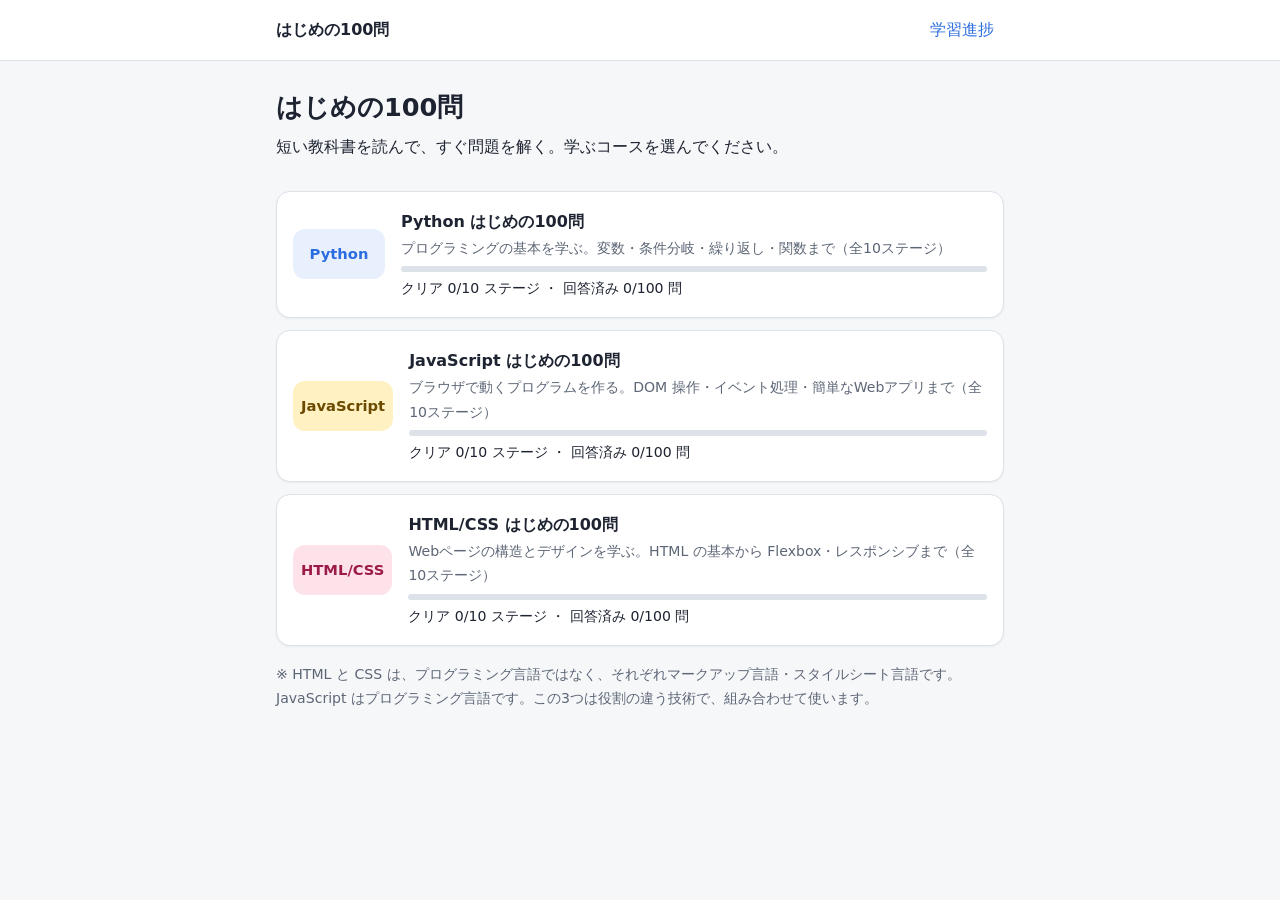
==== commit dc668475: "Add JavaScript and HTML/CSS courses; make the app multi-course - JavaScript course (100 questions) a" ====
--- a/public/index.html
+++ b/public/index.html
@@ -3,15 +3,15 @@
 <head>
 <meta charset="utf-8">
 <meta name="viewport" content="width=device-width, initial-scale=1">
-<title>Python はじめの100問</title>
-<meta name="description" content="短い教科書を読んで、すぐ問題を解く。Python 初心者向けの10ステージ・全100問。">
+<title>はじめの100問</title>
+<meta name="description" content="短い教科書を読んで、すぐ問題を解く。Python・JavaScript・HTML/CSS の、初心者向けの学習アプリ。">
 <meta name="theme-color" content="#2b6de0">
 <link rel="manifest" href="manifest.webmanifest">
 <link rel="icon" href="icons/favicon.svg" type="image/svg+xml">
 <link rel="apple-touch-icon" href="icons/apple-touch-icon.png">
 <meta name="mobile-web-app-capable" content="yes">
 <meta name="apple-mobile-web-app-capable" content="yes">
-<meta name="apple-mobile-web-app-title" content="Python100問">
+<meta name="apple-mobile-web-app-title" content="はじめの100問">
 <meta name="apple-mobile-web-app-status-bar-style" content="default">
 <style>
 :root {
@@ -41,6 +41,28 @@
 .tests li.t-ok { border-left-color: var(--ok); } .tests li.t-ng { border-left-color: var(--ng); }
 .testdetail { margin-top: 10px; }
 .runout { margin: 10px 0; }
+
+/* コース選択 */
+.course-list { display: grid; gap: 12px; margin: 8px 0 16px; }
+.course-card { display: flex; gap: 16px; align-items: center; background: var(--surface); border: 1px solid var(--border); border-radius: 14px; padding: 16px; color: inherit; text-decoration: none; box-shadow: var(--shadow); }
+a.course-card:hover, a.course-card:focus-visible { border-color: var(--accent); outline: none; }
+.course-badge { flex: none; min-width: 92px; text-align: center; font-weight: 700; font-size: .92rem; padding: 12px 8px; border-radius: 12px; background: var(--accent-soft); color: var(--accent); }
+.course-js .course-badge { background: #fff1c2; color: #6b4a00; }
+.course-htmlcss .course-badge { background: #fde2ea; color: #9b1c48; }
+.course-body { flex: 1; min-width: 0; }
+@media (prefers-color-scheme: dark) {
+  :root:not([data-theme="light"]) .course-js .course-badge { background: #3a2f10; color: #ffd36b; }
+  :root:not([data-theme="light"]) .course-htmlcss .course-badge { background: #3b1a26; color: #ff9ab8; }
+}
+@media (max-width: 480px) { .course-card { flex-direction: column; align-items: stretch; } .course-badge { align-self: flex-start; } }
+
+/* 表示結果のプレビュー（HTML・CSS・DOM操作） */
+.previewbox { margin: 10px 0; border: 1px dashed var(--border); border-radius: 10px; padding: 8px; }
+.preview-frame { display: block; width: 100%; height: 240px; border: 1px solid var(--border); border-radius: 8px; background: #fff; }
+pre.code[data-lang] { position: relative; }
+pre.code[data-lang]::before { content: attr(data-lang); position: absolute; top: 4px; right: 8px; font: 11px/1 system-ui, sans-serif; color: var(--muted); text-transform: uppercase; letter-spacing: .04em; }
+details.actual { margin-top: 10px; }
+details.actual summary { cursor: pointer; font-weight: 600; }
 .banner { position: fixed; left: 50%; bottom: 16px; transform: translateX(-50%); z-index: 10; display: flex; gap: 12px; align-items: center; background: var(--text); color: var(--bg); padding: 8px 8px 8px 16px; border-radius: 12px; box-shadow: 0 4px 16px rgba(0, 0, 0, .25); max-width: calc(100vw - 32px); }
 .banner .btn { min-height: 36px; padding: 4px 14px; width: auto; }
 .install { display: flex; flex-wrap: wrap; gap: 10px; align-items: center; justify-content: space-between; background: var(--accent-soft); border-radius: 12px; padding: 10px 14px; margin: 8px 0 14px; }
@@ -150,7 +172,7 @@
 </head>
 <body>
 <header class="top"><div class="in">
-  <a class="brand" href="#/">Python はじめの100問</a>
+  <a class="brand" href="#/">はじめの100問</a>
   <a class="navlink" id="nav-progress" href="#/progress">学習進捗</a>
 </div></header>
 <div id="update-banner" class="banner" role="status" hidden>
@@ -158,7 +180,7 @@
   <button id="update-reload" class="btn primary" type="button">更新する</button>
 </div>
 <main id="app"><noscript>このアプリには JavaScript が必要です。</noscript></main>
-<script id="data" type="application/json">{"curriculum":{"course":{"id":"python-basics-ja","language":"python","language_display_name":"Python","language_version_checked":"3.12.10","language_version_policy":"Python 3.10 以上で同じ結果になる内容のみを使用","locale":"ja-JP","title":"Python はじめの100問","schema_version":"1.0.0"},"stages":[{"id":"S01","number":1,"title":"はじめの一歩","subtitle":"print、文字列、基本的な構文","learning_goals":["print() を使って画面に文字や数値を表示できる","文字列を引用符で囲むという約束を説明できる","コードが上から下へ順番に実行されることを理解する","コメント（#）の役割を説明できる","最初のエラー（NameError / SyntaxError）を見て、原因の見当をつけられる"],"prerequisite_knowledge":["特になし（パソコンで文字を入力できれば十分です）"],"prerequisite_stage_ids":[],"topics":["print() の使い方","文字列と引用符（\" \" と ' '）","複数の値を , で区切って表示する","コードは上から順に実行される","コメント（#）","大文字・小文字の区別","最初のエラーメッセージの見方"],"common_pitfalls":["Print のように大文字で書いてしまう（Python は大文字・小文字を区別する）","引用符を閉じ忘れる、または開始と終了で違う種類を使う","全角の括弧（）や全角スペースを使ってしまう","引用符を付けずに日本語を書いてしまう"],"lesson_id":"LESSON-S01","question_plan":[{"question_id":"PY-001","number_in_stage":1,"title":"print() の役割","type":"multiple_choice","difficulty":1,"concepts":["print関数","出力"]},{"question_id":"PY-002","number_in_stage":2,"title":"文字列には引用符が必要","type":"multiple_choice","difficulty":1,"concepts":["文字列","引用符","print関数"]},{"question_id":"PY-003","number_in_stage":3,"title":"3行の print の結果","type":"predict_output","difficulty":1,"concepts":["実行順序","print関数","改行"]},{"question_id":"PY-004","number_in_stage":4,"title":"カンマで区切ると？","type":"predict_output","difficulty":1,"concepts":["print関数","複数の値"]},{"question_id":"PY-005","number_in_stage":5,"title":"コメントは実行されない","type":"predict_output","difficulty":1,"concepts":["コメント","実行順序"]},{"question_id":"PY-006","number_in_stage":6,"title":"エラーの原因（大文字）","type":"bug_fix","difficulty":1,"concepts":["大文字小文字の区別","NameError"]},{"question_id":"PY-007","number_in_stage":7,"title":"引用符のそろえ方","type":"bug_fix","difficulty":1,"concepts":["引用符","SyntaxError"]},{"question_id":"PY-008","number_in_stage":8,"title":"文字列を表示する","type":"fill_blank","difficulty":1,"concepts":["文字列","引用符"]},{"question_id":"PY-009","number_in_stage":9,"title":"文字と数値を並べる","type":"predict_output","difficulty":1,"concepts":["print関数","複数の値","数値"]},{"question_id":"PY-010","number_in_stage":10,"title":"2行のあいさつ","type":"code_write","difficulty":2,"concepts":["print関数","文字列","実行順序"]}],"clear_condition":{"type":"first_attempt_correct_count","required_correct":7,"total_questions":10,"description":"ステージ内の10問すべてに最後まで回答し、1回目の回答で7問以上正解するとクリア。","stars":{"1":7,"2":9,"3":10},"retry_policy":"不正解でも同じ問題に何度でも再挑戦できる（再挑戦での正解は学習履歴には残るが、クリア判定・星には数えない）。クリアできなかった場合は「ステージをやり直す」で新しい挑戦を始められる。","unlock_next_stage":true},"leads_to":["表示したい値に名前を付ける「変数」（ステージ2）の土台になります"],"unlock_condition":null},{"id":"S02","number":2,"title":"データを扱う","subtitle":"変数、数値、文字列、計算","learning_goals":["変数に値を入れて、名前で取り出せる","変数名のルールを説明できる","数値の計算（+ - * / // % **）と優先順位を理解する","文字列の連結（+）と繰り返し（*）、f文字列を使える","int・float・str の違いを説明できる"],"prerequisite_knowledge":["print() で表示できる（ステージ1）","文字列を引用符で書ける（ステージ1）"],"prerequisite_stage_ids":["S01"],"topics":["変数と代入（=）","変数の上書きと += ","変数名のルール","数値の計算と優先順位","/ と // と %","文字列の + と *","f文字列","型（int / float / str）と type()"],"common_pitfalls":["= を「等しい」という意味で読んでしまう（実際は「右の値を左の名前に入れる」）","/ は割り切れても小数（5.0など）になる","掛け算・割り算は足し算・引き算より先に計算される","変数名に空白を入れる／数字で始める"],"lesson_id":"LESSON-S02","question_plan":[{"question_id":"PY-011","number_in_stage":1,"title":"x = 5 の意味","type":"multiple_choice","difficulty":1,"concepts":["変数","代入"]},{"question_id":"PY-012","number_in_stage":2,"title":"上書きと +=","type":"predict_output","difficulty":1,"concepts":["変数","再代入","+="]},{"question_id":"PY-013","number_in_stage":3,"title":"使えない変数名","type":"multiple_choice","difficulty":1,"concepts":["変数名のルール"]},{"question_id":"PY-014","number_in_stage":4,"title":"商と余りと累乗","type":"predict_output","difficulty":2,"concepts":["//","%","**","算術演算子"]},{"question_id":"PY-015","number_in_stage":5,"title":"割り算の型","type":"predict_output","difficulty":2,"concepts":["/","型","float","type"]},{"question_id":"PY-016","number_in_stage":6,"title":"文字列の足し算とかけ算","type":"predict_output","difficulty":2,"concepts":["文字列の連結","文字列の繰り返し"]},{"question_id":"PY-017","number_in_stage":7,"title":"f文字列に変数を埋め込む","type":"fill_blank","difficulty":2,"concepts":["f文字列","変数"]},{"question_id":"PY-018","number_in_stage":8,"title":"変数名のエラー","type":"bug_fix","difficulty":2,"concepts":["変数名のルール","SyntaxError"]},{"question_id":"PY-019","number_in_stage":9,"title":"平均の計算ミス","type":"bug_fix","difficulty":2,"concepts":["計算の優先順位","括弧"]},{"question_id":"PY-020","number_in_stage":10,"title":"長方形の面積","type":"code_write","difficulty":2,"concepts":["変数","掛け算","print関数"]}],"clear_condition":{"type":"first_attempt_correct_count","required_correct":7,"total_questions":10,"description":"ステージ内の10問すべてに最後まで回答し、1回目の回答で7問以上正解するとクリア。","stars":{"1":7,"2":9,"3":10},"retry_policy":"不正解でも同じ問題に何度でも再挑戦できる（再挑戦での正解は学習履歴には残るが、クリア判定・星には数えない）。クリアできなかった場合は「ステージをやり直す」で新しい挑戦を始められる。","unlock_next_stage":true},"leads_to":["変数の値を使って「条件で動きを変える」（ステージ3）へ進みます"],"unlock_condition":{"type":"stage_cleared","stage_id":"S01"}},{"id":"S03","number":3,"title":"条件によって動きを変える","subtitle":"if、elif、else、比較演算子","learning_goals":["比較演算子（== != < > <= >=）の結果が True / False になることを理解する","= と == の違いを説明できる","if / elif / else で処理を分岐できる","インデント（字下げ）が処理のまとまりを表すことを理解する","and / or / not で条件を組み合わせられる"],"prerequisite_knowledge":["変数と代入（ステージ2）","数値の計算と比較に使う数値（ステージ2）","print() と文字列（ステージ1）"],"prerequisite_stage_ids":["S02"],"topics":["True / False（真偽値）","比較演算子","= と == の違い","if / else","elif","インデントとコロン（:）","and / or / not"],"common_pitfalls":["条件で = を使ってしまう（正しくは ==）","if / else / elif の末尾のコロン（:）を忘れる","インデントを忘れる・そろえない","elif は上から順に調べ、最初に成立した1つだけが実行される","以上（>=）と より大きい（>）の境界の取り違え"],"lesson_id":"LESSON-S03","question_plan":[{"question_id":"PY-021","number_in_stage":1,"title":"等しいかどうかを調べる","type":"multiple_choice","difficulty":2,"concepts":["比較演算子","==","代入との違い"]},{"question_id":"PY-022","number_in_stage":2,"title":"以上と等しくない","type":"predict_output","difficulty":2,"concepts":["比較演算子","真偽値"]},{"question_id":"PY-023","number_in_stage":3,"title":"if の外にある行","type":"predict_output","difficulty":2,"concepts":["if","else","インデント"]},{"question_id":"PY-024","number_in_stage":4,"title":"elif は最初の1つだけ","type":"predict_output","difficulty":2,"concepts":["elif","条件分岐の順序"]},{"question_id":"PY-025","number_in_stage":5,"title":"インデントの役割","type":"multiple_choice","difficulty":2,"concepts":["インデント","ブロック"]},{"question_id":"PY-026","number_in_stage":6,"title":"条件で = を使っている","type":"bug_fix","difficulty":2,"concepts":["==","SyntaxError","if"]},{"question_id":"PY-027","number_in_stage":7,"title":"else のコロン","type":"bug_fix","difficulty":2,"concepts":["else","コロン","SyntaxError"]},{"question_id":"PY-028","number_in_stage":8,"title":"両方の条件を満たすとき","type":"fill_blank","difficulty":2,"concepts":["and","or","論理演算"]},{"question_id":"PY-029","number_in_stage":9,"title":"and・or・not の結果","type":"predict_output","difficulty":3,"concepts":["and","or","not","比較演算子"]},{"question_id":"PY-030","number_in_stage":10,"title":"合否判定","type":"code_write","difficulty":3,"concepts":["if","else","比較演算子","境界値"]}],"clear_condition":{"type":"first_attempt_correct_count","required_correct":7,"total_questions":10,"description":"ステージ内の10問すべてに最後まで回答し、1回目の回答で7問以上正解するとクリア。","stars":{"1":7,"2":9,"3":10},"retry_policy":"不正解でも同じ問題に何度でも再挑戦できる（再挑戦での正解は学習履歴には残るが、クリア判定・星には数えない）。クリアできなかった場合は「ステージをやり直す」で新しい挑戦を始められる。","unlock_next_stage":true},"leads_to":["条件を繰り返し使う「ループ」（ステージ4）へ進みます"],"unlock_condition":{"type":"stage_cleared","stage_id":"S02"}},{"id":"S04","number":4,"title":"処理を繰り返す","subtitle":"for、while、range","learning_goals":["for と range() で決まった回数の繰り返しを書ける","range() の開始・終了・間隔の意味（終了は含まない）を理解する","while で「条件が成り立つ間」の繰り返しを書ける","合計を求めるなど、変数を更新しながら繰り返す書き方ができる","break と continue の違いを説明できる","終わらないループ（無限ループ）の原因に気づける"],"prerequisite_knowledge":["変数・計算・+=（ステージ2）","if と比較演算子、インデント（ステージ3）"],"prerequisite_stage_ids":["S03"],"topics":["for と range(n)","range(開始, 終了) と range(開始, 終了, 間隔)","合計を求める（累積）","while","ループの中での変数の更新","break と continue","無限ループ"],"common_pitfalls":["range(5) は 0〜4（5 は含まれない）","range(1, 5) は 1〜4。1〜5 にしたければ range(1, 6)","while の中で条件に使う変数を更新し忘れて終わらなくなる","合計を入れる変数の初期化（0）を忘れる／ループの中で初期化してしまう"],"lesson_id":"LESSON-S04","question_plan":[{"question_id":"PY-031","number_in_stage":1,"title":"range(3) の中身","type":"predict_output","difficulty":2,"concepts":["for","range"]},{"question_id":"PY-032","number_in_stage":2,"title":"間隔つき range","type":"predict_output","difficulty":2,"concepts":["range","間隔(step)"]},{"question_id":"PY-033","number_in_stage":3,"title":"条件で繰り返す","type":"multiple_choice","difficulty":2,"concepts":["while","if","for"]},{"question_id":"PY-034","number_in_stage":4,"title":"2倍の合計","type":"predict_output","difficulty":3,"concepts":["累積","range","+="]},{"question_id":"PY-035","number_in_stage":5,"title":"while のカウントダウン","type":"predict_output","difficulty":3,"concepts":["while","ループの更新"]},{"question_id":"PY-036","number_in_stage":6,"title":"終わらないループ","type":"bug_fix","difficulty":3,"concepts":["無限ループ","while","ループの更新"]},{"question_id":"PY-037","number_in_stage":7,"title":"while の更新式","type":"fill_blank","difficulty":3,"concepts":["while","ループの更新","+="]},{"question_id":"PY-038","number_in_stage":8,"title":"continue と break","type":"predict_output","difficulty":3,"concepts":["break","continue","for"]},{"question_id":"PY-039","number_in_stage":9,"title":"合計が合わない（範囲のミス）","type":"bug_fix","difficulty":3,"concepts":["range","終了は含まない","オフバイワン"]},{"question_id":"PY-040","number_in_stage":10,"title":"1 から n までの合計","type":"code_write","difficulty":3,"concepts":["for","range","累積","while"]}],"clear_condition":{"type":"first_attempt_correct_count","required_correct":7,"total_questions":10,"description":"ステージ内の10問すべてに最後まで回答し、1回目の回答で7問以上正解するとクリア。","stars":{"1":7,"2":9,"3":10},"retry_policy":"不正解でも同じ問題に何度でも再挑戦できる（再挑戦での正解は学習履歴には残るが、クリア判定・星には数えない）。クリアできなかった場合は「ステージをやり直す」で新しい挑戦を始められる。","unlock_next_stage":true},"leads_to":["まとめて扱うデータ「リスト」と for を組み合わせます（ステージ5）"],"unlock_condition":{"type":"stage_cleared","stage_id":"S03"}},{"id":"S05","number":5,"title":"データをまとめる","subtitle":"リスト、インデックス、基本操作","learning_goals":["リストを作り、インデックス（0始まり）で要素を取り出せる","負のインデックス（-1 = 最後）を理解する","append・要素の置き換え・len・in・sum・max・min を使える","for でリストの要素を1つずつ処理できる","スライス（範囲指定）の基本を理解する","IndexError の原因を説明できる"],"prerequisite_knowledge":["変数（ステージ2）","for と range（ステージ4）","比較とif（ステージ3）"],"prerequisite_stage_ids":["S04"],"topics":["リストの作り方 [ ]","インデックス（0始まり・負の数）","要素の置き換えと append","len / sum / max / min","in 演算子","for でリストを順に処理","スライス [開始:終了]","IndexError"],"common_pitfalls":["インデックスは 0 から始まる（1番目の要素は [0]）","最後の要素のインデックスは len(リスト) - 1（len(リスト) は範囲外）","スライス [1:3] の終わり（3）は含まれない（range と同じ）","要素を取り出すのは角括弧 [ ]、丸括弧 ( ) ではない"],"lesson_id":"LESSON-S05","question_plan":[{"question_id":"PY-041","number_in_stage":1,"title":"最初の要素の取り出し方","type":"multiple_choice","difficulty":2,"concepts":["リスト","インデックス"]},{"question_id":"PY-042","number_in_stage":2,"title":"len と負のインデックス","type":"predict_output","difficulty":2,"concepts":["len","負のインデックス"]},{"question_id":"PY-043","number_in_stage":3,"title":"置き換えと追加","type":"predict_output","difficulty":2,"concepts":["要素の置き換え","append"]},{"question_id":"PY-044","number_in_stage":4,"title":"IndexError の直し方","type":"bug_fix","difficulty":2,"concepts":["IndexError","インデックス"]},{"question_id":"PY-045","number_in_stage":5,"title":"リストを順に足す","type":"fill_blank","difficulty":2,"concepts":["for","リスト","累積"]},{"question_id":"PY-046","number_in_stage":6,"title":"in とスライス","type":"predict_output","difficulty":3,"concepts":["in演算子","スライス"]},{"question_id":"PY-047","number_in_stage":7,"title":"最後の要素の番号","type":"multiple_choice","difficulty":2,"concepts":["インデックス","len"]},{"question_id":"PY-048","number_in_stage":8,"title":"ループの範囲が広すぎる","type":"bug_fix","difficulty":3,"concepts":["IndexError","range","len"]},{"question_id":"PY-049","number_in_stage":9,"title":"sum・max・min","type":"predict_output","difficulty":2,"concepts":["sum","max","min","print関数"]},{"question_id":"PY-050","number_in_stage":10,"title":"平均点を求める","type":"code_write","difficulty":3,"concepts":["sum","len","割り算","リスト"]}],"clear_condition":{"type":"first_attempt_correct_count","required_correct":7,"total_questions":10,"description":"ステージ内の10問すべてに最後まで回答し、1回目の回答で7問以上正解するとクリア。","stars":{"1":7,"2":9,"3":10},"retry_policy":"不正解でも同じ問題に何度でも再挑戦できる（再挑戦での正解は学習履歴には残るが、クリア判定・星には数えない）。クリアできなかった場合は「ステージをやり直す」で新しい挑戦を始められる。","unlock_next_stage":true},"leads_to":["繰り返し書いている処理を「関数」としてまとめます（ステージ6）"],"unlock_condition":{"type":"stage_cleared","stage_id":"S04"}},{"id":"S06","number":6,"title":"処理を部品化する","subtitle":"関数、引数、戻り値","learning_goals":["def で関数を定義し、呼び出して使える","引数で値を渡し、return で結果を受け取れる","return と print の違いを説明できる","デフォルト引数を使える","関数の中の変数（ローカル変数）は外とは別物だと理解する"],"prerequisite_knowledge":["変数・計算（ステージ2）","if（ステージ3）","for（ステージ4）","リスト（ステージ5）"],"prerequisite_stage_ids":["S05"],"topics":["def と関数の呼び出し","引数","戻り値（return）","return と print の違い","None","デフォルト引数","ローカル変数"],"common_pitfalls":["def で定義しただけでは実行されない（呼び出しが必要）","print と return を混同する（print は表示、return は値を返す）","return を書かない関数は None を返す","引数の数が合わないと TypeError になる","return はそこで関数を終了する（ループの中に書くと1回で終わる）"],"lesson_id":"LESSON-S06","question_plan":[{"question_id":"PY-051","number_in_stage":1,"title":"定義しただけでは動かない","type":"multiple_choice","difficulty":3,"concepts":["関数の定義","関数の呼び出し"]},{"question_id":"PY-052","number_in_stage":2,"title":"戻り値を計算に使う","type":"predict_output","difficulty":3,"concepts":["戻り値","関数の呼び出し"]},{"question_id":"PY-053","number_in_stage":3,"title":"return のない関数の結果","type":"predict_output","difficulty":3,"concepts":["print と return の違い","None"]},{"question_id":"PY-054","number_in_stage":4,"title":"print と return の違い","type":"multiple_choice","difficulty":3,"concepts":["print と return の違い"]},{"question_id":"PY-055","number_in_stage":5,"title":"結果を返す関数","type":"fill_blank","difficulty":3,"concepts":["return","戻り値"]},{"question_id":"PY-056","number_in_stage":6,"title":"引数が足りない","type":"bug_fix","difficulty":3,"concepts":["引数","TypeError","関数の呼び出し"]},{"question_id":"PY-057","number_in_stage":7,"title":"デフォルト引数","type":"predict_output","difficulty":3,"concepts":["デフォルト引数","**"]},{"question_id":"PY-058","number_in_stage":8,"title":"合計が1にしかならない","type":"bug_fix","difficulty":4,"concepts":["return","インデント","ループ"]},{"question_id":"PY-059","number_in_stage":9,"title":"ローカル変数と外の変数","type":"predict_output","difficulty":4,"concepts":["ローカル変数","スコープ"]},{"question_id":"PY-060","number_in_stage":10,"title":"偶数判定の関数","type":"code_write","difficulty":4,"concepts":["関数","return","%","比較演算子"]}],"clear_condition":{"type":"first_attempt_correct_count","required_correct":7,"total_questions":10,"description":"ステージ内の10問すべてに最後まで回答し、1回目の回答で7問以上正解するとクリア。","stars":{"1":7,"2":9,"3":10},"retry_policy":"不正解でも同じ問題に何度でも再挑戦できる（再挑戦での正解は学習履歴には残るが、クリア判定・星には数えない）。クリアできなかった場合は「ステージをやり直す」で新しい挑戦を始められる。","unlock_next_stage":true},"leads_to":["エラーの読み方と直し方を学びます（ステージ7）。関数はそのまま使います"],"unlock_condition":{"type":"stage_cleared","stage_id":"S05"}},{"id":"S07","number":7,"title":"エラーを見つけて修正する","subtitle":"構文エラー、型、デバッグの基本","learning_goals":["エラーメッセージの最後の行から、種類と原因の見当をつけられる","SyntaxError / NameError / TypeError / ValueError / ZeroDivisionError の典型的な原因を説明できる","int() / float() / str() で型を変換できる","try / except でエラーを受け止める基本形を書ける","エラーが出ない間違い（論理エラー）を print で調べる考え方を理解する"],"prerequisite_knowledge":["print・変数・型（ステージ1〜2）","if・for（ステージ3〜4）","リスト・関数（ステージ5〜6）"],"prerequisite_stage_ids":["S06"],"topics":["エラーメッセージの読み方（最後の行）","SyntaxError（括弧・コロン・引用符）","NameError","TypeError（型の不一致）","ValueError / ZeroDivisionError","型の変換 int() float() str()","try / except","print による調べ方（デバッグ）"],"common_pitfalls":["エラーメッセージの最初から読んで圧倒される（まず最後の行を読む）","文字列と数値を + でつなごうとして TypeError になる","int(\"abc\") のように数値にできない文字列で ValueError になる","エラーが出ないから正しい、とは限らない（結果が間違っている場合）"],"lesson_id":"LESSON-S07","question_plan":[{"question_id":"PY-061","number_in_stage":1,"title":"エラーメッセージの読み始め","type":"multiple_choice","difficulty":3,"concepts":["エラーメッセージ","トレースバック"]},{"question_id":"PY-062","number_in_stage":2,"title":"NameError の原因","type":"multiple_choice","difficulty":3,"concepts":["NameError"]},{"question_id":"PY-063","number_in_stage":3,"title":"文字列を整数に変換して計算","type":"predict_output","difficulty":3,"concepts":["型変換","int"]},{"question_id":"PY-064","number_in_stage":4,"title":"文字列と数値の連結","type":"bug_fix","difficulty":3,"concepts":["TypeError","型変換","str"]},{"question_id":"PY-065","number_in_stage":5,"title":"try / except の動き","type":"predict_output","difficulty":4,"concepts":["try/except","ValueError"]},{"question_id":"PY-066","number_in_stage":6,"title":"受け止めるエラー名","type":"fill_blank","difficulty":4,"concepts":["try/except","ZeroDivisionError"]},{"question_id":"PY-067","number_in_stage":7,"title":"括弧の閉じ忘れ","type":"bug_fix","difficulty":3,"concepts":["SyntaxError","括弧"]},{"question_id":"PY-068","number_in_stage":8,"title":"エラーが出ないのに結果が違う","type":"multiple_choice","difficulty":3,"concepts":["論理エラー","デバッグ"]},{"question_id":"PY-069","number_in_stage":9,"title":"合計が足し込まれない","type":"bug_fix","difficulty":4,"concepts":["論理エラー","累積","+="]},{"question_id":"PY-070","number_in_stage":10,"title":"安全に整数へ変換する","type":"code_write","difficulty":4,"concepts":["try/except","ValueError","関数","None"]}],"clear_condition":{"type":"first_attempt_correct_count","required_correct":7,"total_questions":10,"description":"ステージ内の10問すべてに最後まで回答し、1回目の回答で7問以上正解するとクリア。","stars":{"1":7,"2":9,"3":10},"retry_policy":"不正解でも同じ問題に何度でも再挑戦できる（再挑戦での正解は学習履歴には残るが、クリア判定・星には数えない）。クリアできなかった場合は「ステージをやり直す」で新しい挑戦を始められる。","unlock_next_stage":true},"leads_to":["文字列のメソッドや辞書など、データを加工する道具を学びます（ステージ8）"],"unlock_condition":{"type":"stage_cleared","stage_id":"S06"}},{"id":"S08","number":8,"title":"文字列・データの操作","subtitle":"文字列メソッド、辞書、基本的なデータ処理","learning_goals":["strip / upper / lower / replace / split / join / count / in などの文字列メソッドを使える","文字列メソッドは元の文字列を変えず、新しい文字列を返すことを理解する","辞書（キーと値）を作り、取り出し・追加・更新できる","get と in で存在しないキーに安全に対応できる","for と items() で辞書を順に処理し、簡単な集計ができる"],"prerequisite_knowledge":["文字列・変数（ステージ1〜2）","for と if（ステージ3〜4）","リストと関数（ステージ5〜6）","KeyError などエラーの読み方（ステージ7）"],"prerequisite_stage_ids":["S07"],"topics":["文字列メソッド（strip, upper, lower, replace, split, join, count）","文字列メソッドは新しい値を返す","in 演算子","辞書の作り方・取り出し・追加・更新","get / in / len","keys / values / items と for","辞書を使った集計（カウント）"],"common_pitfalls":["name.upper() だけでは name は変わらない（結果を受け取る必要がある）","存在しないキーを [ ] で取り出すと KeyError（get なら安全）","既存のキーに代入すると追加ではなく上書き","for key, value in 辞書.items(): と書く（items() を忘れない）"],"lesson_id":"LESSON-S08","question_plan":[{"question_id":"PY-071","number_in_stage":1,"title":"strip と len","type":"predict_output","difficulty":3,"concepts":["strip","len","文字列メソッド"]},{"question_id":"PY-072","number_in_stage":2,"title":"元の文字列は変わらない","type":"predict_output","difficulty":3,"concepts":["文字列メソッド","再代入"]},{"question_id":"PY-073","number_in_stage":3,"title":"split と join","type":"predict_output","difficulty":3,"concepts":["split","join","リスト"]},{"question_id":"PY-074","number_in_stage":4,"title":"文字列の置き換え","type":"fill_blank","difficulty":3,"concepts":["replace","文字列メソッド"]},{"question_id":"PY-075","number_in_stage":5,"title":"辞書から取り出されるもの","type":"multiple_choice","difficulty":3,"concepts":["辞書","キーと値"]},{"question_id":"PY-076","number_in_stage":6,"title":"存在しないキー","type":"bug_fix","difficulty":3,"concepts":["KeyError","get"]},{"question_id":"PY-077","number_in_stage":7,"title":"辞書の追加と上書き","type":"predict_output","difficulty":3,"concepts":["辞書の追加","辞書の更新","len"]},{"question_id":"PY-078","number_in_stage":8,"title":"辞書のペアを順に取り出す","type":"fill_blank","difficulty":4,"concepts":["items","辞書","for"]},{"question_id":"PY-079","number_in_stage":9,"title":"数え方のミス","type":"bug_fix","difficulty":4,"concepts":["辞書","カウント","論理エラー"]},{"question_id":"PY-080","number_in_stage":10,"title":"単語の出現回数","type":"code_write","difficulty":4,"concepts":["辞書","split","for","関数","return"]}],"clear_condition":{"type":"first_attempt_correct_count","required_correct":7,"total_questions":10,"description":"ステージ内の10問すべてに最後まで回答し、1回目の回答で7問以上正解するとクリア。","stars":{"1":7,"2":9,"3":10},"retry_policy":"不正解でも同じ問題に何度でも再挑戦できる（再挑戦での正解は学習履歴には残るが、クリア判定・星には数えない）。クリアできなかった場合は「ステージをやり直す」で新しい挑戦を始められる。","unlock_next_stage":true},"leads_to":["ここまでの知識を組み合わせ、ミニプログラムを読み解きます（ステージ9）"],"unlock_condition":{"type":"stage_cleared","stage_id":"S07"}},{"id":"S09","number":9,"title":"ミニプログラムを読み解く","subtitle":"おみくじ、簡易計算機、集計など","learning_goals":["短いプログラム全体を読み、何をしているか説明できる","変数の値を1行ずつ追いかけて（トレースして）結果を予想できる","random.randint の範囲（両端を含む）を理解する","if / 関数 / 繰り返し / リスト / 辞書を組み合わせたコードを読み書きできる","条件の順序や境界値などの典型的なミスを見つけられる"],"prerequisite_knowledge":["ステージ1〜8のすべて（特に if・for・関数・リスト・辞書）"],"prerequisite_stage_ids":["S08"],"topics":["プログラムの読み方（変数の値を表にして追う）","import と random.randint","おみくじ（if / elif）","簡易計算機（関数 + 条件分岐）","成績の集計（リスト + for + if）","買い物かごの合計（辞書 + リスト）"],"common_pitfalls":["random.randint(a, b) は a も b も含む（range とは違う）","elif は上から順に調べるので、条件の並べ順が大事","コードを一気に読もうとして混乱する（1行ずつ追う）","テストでは random の値が毎回変わるため、値を固定して確認する"],"lesson_id":"LESSON-S09","question_plan":[{"question_id":"PY-081","number_in_stage":1,"title":"randint の範囲","type":"multiple_choice","difficulty":3,"concepts":["random","randint"]},{"question_id":"PY-082","number_in_stage":2,"title":"おみくじの結果を読む","type":"predict_output","difficulty":3,"concepts":["if/elif/else","トレース"]},{"question_id":"PY-083","number_in_stage":3,"title":"簡易計算機の動き","type":"predict_output","difficulty":3,"concepts":["関数","if/elif/else","トレース"]},{"question_id":"PY-084","number_in_stage":4,"title":"割り算の分岐を追加","type":"fill_blank","difficulty":3,"concepts":["関数","/","//"]},{"question_id":"PY-085","number_in_stage":5,"title":"合格者を数える","type":"predict_output","difficulty":3,"concepts":["for","if","カウント"]},{"question_id":"PY-086","number_in_stage":6,"title":"成績判定の順序","type":"bug_fix","difficulty":4,"concepts":["elif","条件の順序","論理エラー"]},{"question_id":"PY-087","number_in_stage":7,"title":"買い物かごの合計","type":"predict_output","difficulty":3,"concepts":["辞書","リスト","for","累積"]},{"question_id":"PY-088","number_in_stage":8,"title":"コードの読み方","type":"multiple_choice","difficulty":3,"concepts":["トレース","コードの読み方"]},{"question_id":"PY-089","number_in_stage":9,"title":"4文字以上を数える","type":"bug_fix","difficulty":4,"concepts":["比較演算子","境界値","論理エラー"]},{"question_id":"PY-090","number_in_stage":10,"title":"おみくじ判定関数","type":"code_write","difficulty":4,"concepts":["関数","if/elif/else","境界値","return"]}],"clear_condition":{"type":"first_attempt_correct_count","required_correct":7,"total_questions":10,"description":"ステージ内の10問すべてに最後まで回答し、1回目の回答で7問以上正解するとクリア。","stars":{"1":7,"2":9,"3":10},"retry_policy":"不正解でも同じ問題に何度でも再挑戦できる（再挑戦での正解は学習履歴には残るが、クリア判定・星には数えない）。クリアできなかった場合は「ステージをやり直す」で新しい挑戦を始められる。","unlock_next_stage":true},"leads_to":["総合演習（ステージ10）で、複数の知識を組み合わせて自分で書きます"],"unlock_condition":{"type":"stage_cleared","stage_id":"S08"}},{"id":"S10","number":10,"title":"総合演習","subtitle":"複数の知識を組み合わせた問題","learning_goals":["問題を「入力・処理・出力」に分けて考えられる","ループの中にループ（入れ子）や、関数・リスト・辞書を組み合わせたコードを読める","「暫定の最大値を更新する」など、定番の考え方でプログラムを組み立てられる","境界値やテストの値を自分で考えて、コードを確かめられる","FizzBuzz・回文判定・集計など、基本的なミニ課題を自力で書ける"],"prerequisite_knowledge":["ステージ1〜9のすべて"],"prerequisite_stage_ids":["S09"],"topics":["問題の分解（入力・処理・出力）","ループの入れ子","最大値を求めるパターン（暫定の最大を更新）","FizzBuzz（条件の順序）","回文判定（前と後ろから比べる）","辞書とループによる集計","境界値のテスト"],"common_pitfalls":["いきなり全部を書こうとして混乱する（小さく分けて、1つずつ確かめる）","条件の順序（FizzBuzz は 15 の倍数を先に判定）","初期値の決め方（最大値探しや集計の最初の値）","境界値（空のリスト・0・1つだけ）を考えずに完成と思い込む"],"lesson_id":"LESSON-S10","question_plan":[{"question_id":"PY-091","number_in_stage":1,"title":"FizzBuzz のかけら","type":"predict_output","difficulty":4,"concepts":["for","if","%","range"]},{"question_id":"PY-092","number_in_stage":2,"title":"入れ子のループ","type":"predict_output","difficulty":4,"concepts":["入れ子のループ","文字列の連結","range"]},{"question_id":"PY-093","number_in_stage":3,"title":"最大値を求める考え方","type":"multiple_choice","difficulty":4,"concepts":["アルゴリズムの考え方","最大値","for"]},{"question_id":"PY-094","number_in_stage":4,"title":"最大値を更新する条件","type":"fill_blank","difficulty":4,"concepts":["比較演算子","最大値","for"]},{"question_id":"PY-095","number_in_stage":5,"title":"偶数の合計が合わない","type":"bug_fix","difficulty":4,"concepts":["%","関数","論理エラー"]},{"question_id":"PY-096","number_in_stage":6,"title":"合否のカウント","type":"predict_output","difficulty":4,"concepts":["辞書","関数","for","境界値"]},{"question_id":"PY-097","number_in_stage":7,"title":"FizzBuzz の関数","type":"code_write","difficulty":4,"concepts":["関数","if/elif/else","%","str","条件の順序"]},{"question_id":"PY-098","number_in_stage":8,"title":"回文の判定","type":"code_write","difficulty":5,"concepts":["for","インデックス","負のインデックス","return","関数"]},{"question_id":"PY-099","number_in_stage":9,"title":"最高得点の人を探す","type":"code_write","difficulty":5,"concepts":["辞書","items","for","最大値","関数"]},{"question_id":"PY-100","number_in_stage":10,"title":"成績をまとめる（総仕上げ）","type":"code_write","difficulty":5,"concepts":["関数","辞書","sum/max/min","for","if","境界値"]}],"clear_condition":{"type":"first_attempt_correct_count","required_correct":7,"total_questions":10,"description":"ステージ内の10問すべてに最後まで回答し、1回目の回答で7問以上正解するとクリア。","stars":{"1":7,"2":9,"3":10},"retry_policy":"不正解でも同じ問題に何度でも再挑戦できる（再挑戦での正解は学習履歴には残るが、クリア判定・星には数えない）。クリアできなかった場合は「ステージをやり直す」で新しい挑戦を始められる。","unlock_next_stage":true},"leads_to":["この先は、ファイルの読み書き・クラス・ライブラリなど、より大きなプログラムづくりへ進めます"],"unlock_condition":{"type":"stage_cleared","stage_id":"S09"}}]},"lessons":{"course_id":"python-basics-ja","schema_version":"1.0.0","lessons":[{"id":"LESSON-S01","stage_id":"S01","title":"はじめの一歩","intro":"プログラミングは「コンピューターへの指示書」を書くことです。最初に覚えるのは、結果を画面に表示する print() だけ。これさえ使えれば、以降のすべての学習で「動かして確かめる」ことができます。","sections":[{"id":"S01-L1","title":"print() で画面に表示する","read_minutes":2,"body":["Python で画面に何かを表示したいときは print() を使います。括弧 ( ) の中に表示したいものを書きます。","文字（文字列）を表示するときは、必ず引用符 \" \" か ' ' で囲みます。引用符は「ここからここまでは、ただの文字だよ」という目印です。数値は引用符なしで書けます。","print() は表示したあとに自動で改行（次の行に移動）します。そのため print() を3回書くと、3行に分かれて表示されます。コードは上の行から順番に1行ずつ実行されます。"],"glossary":[{"term":"プログラム / コード","definition":"コンピューターに出す指示を書いたもの。"},{"term":"実行","definition":"書いた指示をコンピューターに動かしてもらうこと。"},{"term":"関数","definition":"決まった仕事をしてくれる命令のこと。print() は「表示する」関数です。"},{"term":"文字列","definition":"文字のならび。引用符で囲んで書く。"}],"examples":[{"id":"S01-E1","title":"いちばん短いプログラム","code":"print(\"Hello\")","expected_output":"Hello","line_notes":["1行目: print( ) の中の文字列 \"Hello\" を画面に表示します。出力に引用符は出ません。"]},{"id":"S01-E2","title":"上から順に実行される","code":"print(\"おはよう\")\nprint(\"こんにちは\")\nprint(2024)","expected_output":"おはよう\nこんにちは\n2024","line_notes":["1行目: おはよう を表示して改行します。","2行目: 次にこんにちは を表示します。","3行目: 数値 2024 は引用符なしで書けます。"]}]},{"id":"S01-L2","title":"複数の値・コメント・エラー","read_minutes":2,"body":["print() の括弧の中に , （カンマ）で区切って複数の値を書くと、間に空白1つを入れて1行に表示されます。カンマ自体は表示されません。","# から行末まではコメントです。人間へのメモで、Python は無視します。コードを一時的に動かしたくないときにも使えます。","Python は大文字と小文字を区別します。print は正しいですが Print は別物としてエラーになります。エラーが出ても失敗ではありません。最後の行に原因のヒントが書かれています。"],"glossary":[{"term":"コメント","definition":"# から行末までのメモ。実行されない。"},{"term":"エラー","definition":"Python が指示を理解できなかったときに出る知らせ。原因のヒントが書かれている。"},{"term":"構文エラー（SyntaxError）","definition":"書き方のルール（文法）が間違っているときのエラー。"}],"examples":[{"id":"S01-E3","title":"複数の値を並べる","code":"print(\"Python\", \"は\", \"楽しい\")","expected_output":"Python は 楽しい","line_notes":["カンマで区切った3つの値が、間に空白1つを入れて1行に表示されます。"]},{"id":"S01-E4","title":"コメント","code":"# あいさつを表示する\nprint(\"Hi\")  # ここもコメント","expected_output":"Hi","line_notes":["1行目: コメントだけの行。何も起きません。","2行目: print は実行され、# 以降は無視されます。"]}]}],"common_mistakes":[{"title":"大文字で書く","wrong_code":"Print(\"Hello\")","why":"Python は大文字・小文字を区別するため、Print という名前は存在せず NameError になります。","fix":"print(\"Hello\")"},{"title":"引用符の閉じ忘れ・不一致","wrong_code":"print(\"Hello')","why":"引用符は開始と終了で同じ種類にそろえます。そろっていないと SyntaxError になります。","fix":"print(\"Hello\")"},{"title":"引用符を付けない","wrong_code":"print(Hello)","why":"引用符がない Hello は文字ではなく「名前」として扱われ、NameError になります。","fix":"print(\"Hello\")"},{"title":"全角の括弧","wrong_code":"print（\"Hello\"）","why":"コードの記号は半角で書きます。全角の括弧は SyntaxError になります。","fix":"print(\"Hello\")"}],"checkpoints":["print() は画面に表示する","文字列は引用符で囲む（数値は不要）","コードは上から順番に実行される",", で区切ると空白1つで区切られて1行に表示される","# 以降はコメントで実行されない","大文字・小文字は区別される"],"next_bridge":"では問題で確かめましょう。コードを読んで、何が表示されるか予想してみてください。間違えても大丈夫。解説が次の理解につながります。"},{"id":"LESSON-S02","stage_id":"S02","title":"データを扱う","intro":"データに名前を付けておくと、何度でも使い回せて、あとから値を変えることもできます。この名前が「変数」です。計算や文字列の組み立ても、変数と組み合わせると一気にプログラムらしくなります。","sections":[{"id":"S02-L1","title":"変数にデータを入れる","read_minutes":3,"body":["名前 = 値 と書くと、右の値に左の名前を付けて覚えておけます。これを代入といいます。= は数学の「等しい」ではなく「右を左に入れる」という意味です。","同じ名前にもう一度代入すると、前の値は消えて新しい値に置き換わります（上書き）。x += 1 は x = x + 1 の短い書き方で、同じように x -= 1 は x = x - 1 の短い書き方です。","変数名には英字・数字・アンダースコア（_）が使えますが、数字で始めることはできず、空白も入れられません。大文字と小文字は区別されます。","値には種類（型）があります。整数は int、小数は float、文字列は str です。type() で調べられます。"],"glossary":[{"term":"変数","definition":"値に付けた名前。値を入れておく箱のようなもの。"},{"term":"代入","definition":"= で変数に値を入れること。"},{"term":"型","definition":"値の種類。int（整数）、float（小数）、str（文字列）など。"}],"examples":[{"id":"S02-E1","title":"変数に入れて表示","code":"name = \"Taro\"\nage = 15\nprint(name)\nprint(age)","expected_output":"Taro\n15","line_notes":["1行目: \"Taro\" に name という名前を付けます。","2行目: 15 に age という名前を付けます。","3〜4行目: 名前を書くと、入っている値が表示されます（引用符は不要）。"]},{"id":"S02-E2","title":"上書きと +=","code":"score = 50\nscore = 80\nscore += 5\nprint(score)","expected_output":"85","line_notes":["2行目: score が 80 に上書きされ、50 は消えます。","3行目: score = score + 5 と同じ。80 + 5 = 85 になります。"]},{"id":"S02-E3","title":"型を調べる","code":"print(type(10))\nprint(type(3.14))\nprint(type(\"10\"))","expected_output":"<class 'int'>\n<class 'float'>\n<class 'str'>","line_notes":["引用符で囲んだ \"10\" は数値ではなく文字列（str）です。"]}]},{"id":"S02-L2","title":"計算と文字列の組み立て","read_minutes":3,"body":["計算には + - * / を使います。/ は割り切れても必ず小数（float）になります。// は小数点以下を切り捨てた商、% は余り、** は累乗です。","計算の順番は数学と同じで、* / // % は + - より先です。先に計算したい部分は ( ) で囲みます。","文字列も + で連結でき、* 数 で繰り返せます。変数を文字列に埋め込むには、先頭に f を付けた f\"...\" の中で {変数名} と書きます（f文字列）。"],"glossary":[{"term":"演算子","definition":"+ や * のように、計算や操作を表す記号。"},{"term":"連結","definition":"文字列と文字列をつなげること。"},{"term":"f文字列","definition":"f\"...{変数}...\" の形で、文字列に変数の値を埋め込む書き方。"}],"examples":[{"id":"S02-E4","title":"いろいろな計算","code":"print(7 + 2)\nprint(7 * 2)\nprint(7 / 2)\nprint(7 // 2)\nprint(7 % 2)\nprint(2 ** 3)\nprint(2 + 3 * 4)\nprint((2 + 3) * 4)","expected_output":"9\n14\n3.5\n3\n1\n8\n14\n20","line_notes":["3行目: / は小数の結果 3.5 です。","4行目: // は切り捨て。7 ÷ 2 の商は 3。","5行目: % は余り。7 を 2 で割った余りは 1。","7〜8行目: かけ算が先。( ) で順番を変えられます。"]},{"id":"S02-E5","title":"文字列の連結とf文字列","code":"a = \"Py\"\nb = \"thon\"\nprint(a + b)\nprint(a * 3)\nname = \"Hana\"\nage = 12\nprint(f\"{name}さんは{age}歳です\")","expected_output":"Python\nPyPyPy\nHanaさんは12歳です","line_notes":["3行目: 文字列同士を + でつなぎます。","4行目: 文字列を3回繰り返します。","7行目: {name} と {age} の部分が変数の値に置き換わります。"]}]}],"common_mistakes":[{"title":"変数名に空白","wrong_code":"my score = 80","why":"変数名に空白は使えず SyntaxError になります。_ でつなぎます。","fix":"my_score = 80"},{"title":"数字で始まる変数名","wrong_code":"2nd = 10","why":"変数名は数字で始められません（SyntaxError）。","fix":"second = 10"},{"title":"/ の結果が整数だと思う","wrong_code":"print(10 / 2)  # 5 と思いがち","why":"/ の結果は割り切れても float なので 5.0 と表示されます。","fix":"整数の商がほしいときは 10 // 2"},{"title":"計算順序の勘違い","wrong_code":"average = a + b / 2","why":"b / 2 が先に計算されます。足し算を先にしたいなら ( ) で囲みます。","fix":"average = (a + b) / 2"}],"checkpoints":["= は「右の値を左の名前に入れる」","代入すると前の値は上書きされる","変数名は数字で始められず、空白も使えない","/ は必ず float、// は切り捨て、% は余り、** は累乗","掛け算・割り算は足し算・引き算より先","文字列は + で連結、* で繰り返し、f文字列で変数を埋め込める"],"next_bridge":"変数と計算が使えると、「得点が80以上なら合格」のような判断ができるようになります。まずは問題で、変数と計算を使いこなしてみましょう。"},{"id":"LESSON-S03","stage_id":"S03","title":"条件によって動きを変える","intro":"ここまでのプログラムは、上から順に全部実行されるだけでした。条件によって動きを変えられると、「合格なら祝う」「雨なら傘」といった判断をプログラムに任せられます。","sections":[{"id":"S03-L1","title":"比較とTrue / False","read_minutes":2,"body":["2つの値を比べると、結果は True（正しい）か False（正しくない）のどちらかになります。これを真偽値（bool 型）といいます。","比較には == （等しい）、 != （等しくない）、 < 、 > 、 <= （以下）、 >= （以上）を使います。等しいかを調べるときは = を2つ重ねた == です。= 1つは代入なので間違えないようにしましょう。"],"glossary":[{"term":"真偽値（bool）","definition":"True か False のどちらかの値。"},{"term":"比較演算子","definition":"2つの値を比べて True / False を返す記号。"},{"term":"条件","definition":"True か False になる式。if の判断材料。"}],"examples":[{"id":"S03-E1","title":"比較の結果を表示","code":"print(5 > 3)\nprint(5 == 3)\nprint(5 != 3)\nprint(\"a\" == \"a\")","expected_output":"True\nFalse\nTrue\nTrue","line_notes":["1行目: 5 は 3 より大きいので True。","2行目: 5 と 3 は等しくないので False。","4行目: 文字列も == で比べられます。"]}]},{"id":"S03-L2","title":"if / elif / else と条件の組み合わせ","read_minutes":3,"body":["if 条件: の下に、字下げ（インデント）した行を書くと、条件が True のときだけ実行されます。条件の末尾のコロン（:）を忘れずに。字下げは半角空白4つが一般的で、同じまとまりの行は同じ深さにそろえます。","else: は「if の条件が成り立たなかったとき」の処理です。さらに細かく分けたいときは elif 条件: を使います。上から順に調べ、最初に成立した1つだけが実行され、残りは調べません。","条件は and（かつ）、or（または）、not（否定）で組み合わせられます。and は両方が True のとき、or はどちらか一方でも True のとき True です。"],"glossary":[{"term":"インデント","definition":"行頭の字下げ。どの行が if の中かを表す。"},{"term":"分岐","definition":"条件によって実行する処理を切り替えること。"},{"term":"ブロック","definition":"同じ深さにインデントされた、ひとまとまりの行。"}],"examples":[{"id":"S03-E2","title":"if と else","code":"score = 70\nif score >= 60:\n    print(\"合格\")\nelse:\n    print(\"不合格\")\nprint(\"終わり\")","expected_output":"合格\n終わり","line_notes":["2行目: score >= 60 が True なので、字下げした3行目が実行されます。","4〜5行目: 条件が成り立たないときの処理。今回は飛ばされます。","6行目: 字下げがないので if の外。いつも実行されます。"]},{"id":"S03-E3","title":"elif で細かく分ける","code":"score = 75\nif score >= 90:\n    print(\"A\")\nelif score >= 70:\n    print(\"B\")\nelse:\n    print(\"C\")","expected_output":"B","line_notes":["score >= 90 は False。次の elif を調べ、75 >= 70 が True なので B を表示し、残りは調べません。"]},{"id":"S03-E4","title":"and と not","code":"age = 20\nhas_ticket = True\nif age >= 18 and has_ticket:\n    print(\"入場OK\")\nprint(not has_ticket)","expected_output":"入場OK\nFalse","line_notes":["3行目: 年齢条件とチケット条件の両方が True のときだけ実行されます。","5行目: not は True と False を反転します。"]}]}],"common_mistakes":[{"title":"条件に = を使う","wrong_code":"if score = 60:","why":"= は代入です。等しいかの比較は == を使います（SyntaxError）。","fix":"if score == 60:"},{"title":"コロンの付け忘れ","wrong_code":"if score >= 60\n    print(\"合格\")","why":"if・elif・else の行の末尾には : が必要です（SyntaxError）。","fix":"if score >= 60:"},{"title":"インデントの忘れ","wrong_code":"if score >= 60:\nprint(\"合格\")","why":"if の中で実行する行は字下げが必要です（IndentationError）。","fix":"    print(\"合格\")  # 半角空白4つ"},{"title":"境界値の取り違え","wrong_code":"if score > 60:  # 60点は不合格に","why":"「60以上」は >=。> だと60は含まれません。","fix":"if score >= 60:"}],"checkpoints":["比較の結果は True / False","等しいかは == 、= は代入","if / elif / else の行末には : が必要","インデントが if の中を表す","elif は上から調べ、最初に成立した1つだけ実行","and は両方 True、or はどちらか True"],"next_bridge":"条件分岐が使えると、同じ判断を何度もしたくなります。次のステージでその「繰り返し」を学びます。まずは問題で、条件を正確に読む練習をしましょう。"},{"id":"LESSON-S04","stage_id":"S04","title":"処理を繰り返す","intro":"コンピューターの得意技は「同じことを何度でも正確に繰り返す」ことです。100回の表示も、数行のコードで書けるようになります。","sections":[{"id":"S04-L1","title":"for と range()","read_minutes":3,"body":["決まった回数だけ繰り返すには for を使います。for i in range(3): と書くと、字下げした部分が3回実行され、i には 0, 1, 2 が順に入ります。","range(n) は 0 から n-1 まで。range(開始, 終了) は「開始から終了の1つ手前」まで。range(開始, 終了, 間隔) は間隔ごとに進みます。終了の値そのものは含まれない点が最大の注意点です。","合計を求めるときは、ループの前に total = 0 と用意し、ループの中で total += i のように足していきます。"],"glossary":[{"term":"ループ（繰り返し）","definition":"同じ処理を何度も実行する仕組み。"},{"term":"range()","definition":"連続する整数の列を作る関数。終了の値は含まない。"},{"term":"累積","definition":"ループの中で値を足し込んで、合計などを作っていくこと。"}],"examples":[{"id":"S04-E1","title":"range(3)","code":"for i in range(3):\n    print(i)","expected_output":"0\n1\n2","line_notes":["i には 0, 1, 2 が順に入り、3 は含まれません。字下げした print が3回実行されます。"]},{"id":"S04-E2","title":"開始・終了・間隔","code":"for i in range(2, 10, 3):\n    print(i)","expected_output":"2\n5\n8","line_notes":["2 から始まり 3 ずつ増えます。次は 11 ですが 10 未満という条件から外れるので終了します。"]},{"id":"S04-E3","title":"1から5までの合計","code":"total = 0\nfor i in range(1, 6):\n    total += i\nprint(total)","expected_output":"15","line_notes":["1行目: 合計を入れる変数を 0 で用意します。","2行目: i は 1,2,3,4,5。","3行目: i を total に足します。","4行目: 字下げがないのでループの後に1回だけ実行されます。"]}]},{"id":"S04-L2","title":"while と break / continue","read_minutes":3,"body":["while 条件: は、条件が True の間、字下げした部分を繰り返します。回数が決まっていないときや、条件で終わりを決めたいときに使います。","条件に使う変数をループの中で変化させないと、条件がずっと True のままになり、プログラムが終わりません（無限ループ）。","break はその場でループを終了し、continue はその回の残りを飛ばして次の回へ進みます。"],"glossary":[{"term":"無限ループ","definition":"終了条件が成立せず、いつまでも終わらないループ。"},{"term":"break","definition":"ループ全体を途中で終了する。"},{"term":"continue","definition":"その回の残りを飛ばして、次の回に進む。"}],"examples":[{"id":"S04-E4","title":"カウントダウン","code":"count = 3\nwhile count > 0:\n    print(count)\n    count -= 1\nprint(\"発射\")","expected_output":"3\n2\n1\n発射","line_notes":["2行目: count が 0 より大きい間、繰り返します。","4行目: count を1ずつ減らします。これがないと無限ループです。","5行目: ループが終わったあとに1回だけ実行されます。"]},{"id":"S04-E5","title":"continue と break","code":"for i in range(1, 6):\n    if i == 3:\n        continue\n    if i == 5:\n        break\n    print(i)","expected_output":"1\n2\n4","line_notes":["i が 3 のとき: continue で print を飛ばし、次の回へ。","i が 5 のとき: break でループを終了。5 は表示されません。"]}]}],"common_mistakes":[{"title":"終了の値を含むと思う","wrong_code":"for i in range(1, 5):  # 1〜5 のつもり","why":"range(1, 5) は 1,2,3,4。5 は含まれません。","fix":"for i in range(1, 6):"},{"title":"while の中で更新を忘れる","wrong_code":"n = 3\nwhile n > 0:\n    print(n)","why":"n が変わらないので条件がずっと True。無限ループになります。","fix":"ループの中に n -= 1 を加える"},{"title":"合計の初期化忘れ","wrong_code":"for i in range(1, 6):\n    total += i","why":"total を先に 0 で用意していないので NameError になります。","fix":"ループの前に total = 0"},{"title":"字下げの位置","wrong_code":"for i in range(3):\n    total += i\n    print(total)  # 毎回表示される","why":"ループの外に出したい処理は字下げをそろえて外に書きます。","fix":"print(total) の字下げを外す"}],"checkpoints":["range(n) は 0〜n-1、終了は含まれない","range(開始, 終了, 間隔)","合計は先に 0 を用意して += で足す","while は条件が True の間繰り返す","while の中で条件の変数を更新する","break は終了、continue は次の回へ"],"next_bridge":"繰り返しは「たくさんのデータ」に使うと本領を発揮します。その前に、問題で range の範囲や while の動きを正確に追う練習をしましょう。"},{"id":"LESSON-S05","stage_id":"S05","title":"データをまとめる","intro":"100人分の点数に100個の変数を作るのは大変です。リストなら、たくさんの値を1つの名前でまとめて扱えます。ステージ4の for と組み合わせると、データ処理が一気に楽になります。","sections":[{"id":"S05-L1","title":"リストと要素の取り出し","read_minutes":3,"body":["リストは [ ] の中に値を , で区切って並べて作ります。例: fruits = [\"りんご\", \"みかん\", \"ぶどう\"]。","要素は番号（インデックス）で取り出します。番号は 0 から始まるので、最初の要素は fruits[0] です。-1 は「最後」、-2 は「最後から2番目」を表します。","len(リスト) で要素の数がわかります。要素が3つなら有効な番号は 0, 1, 2 だけで、fruits[3] は範囲外なので IndexError になります。","fruits[1] = \"レモン\" のように代入すると、その位置の要素が置き換わります。末尾に追加するには fruits.append(\"もも\") を使います。"],"glossary":[{"term":"リスト","definition":"複数の値を順番に並べてまとめたデータ。"},{"term":"要素","definition":"リストの中の1つ1つの値。"},{"term":"インデックス","definition":"要素の位置を表す番号。0から始まる。"},{"term":"IndexError","definition":"存在しない番号で要素を取り出そうとしたときのエラー。"}],"examples":[{"id":"S05-E1","title":"取り出しと長さ","code":"fruits = [\"りんご\", \"みかん\", \"ぶどう\"]\nprint(fruits[0])\nprint(fruits[2])\nprint(fruits[-1])\nprint(len(fruits))","expected_output":"りんご\nぶどう\nぶどう\n3","line_notes":["2行目: 0番目、つまり最初の要素。","3行目: 2番目（3つ目）の要素。","4行目: -1 は最後の要素。3行目と同じ結果になります。","5行目: 要素の数は 3 です。"]},{"id":"S05-E2","title":"置き換えと追加","code":"nums = [10, 20, 30]\nnums[1] = 99\nnums.append(40)\nprint(nums)","expected_output":"[10, 99, 30, 40]","line_notes":["2行目: 1番目（2つ目）の 20 が 99 に置き換わります。","3行目: 末尾に 40 が追加されます。","4行目: リストをそのまま print すると [ ] 付きで表示されます。"]}]},{"id":"S05-L2","title":"リストを処理する","read_minutes":3,"body":["for s in scores: と書くと、scores の要素が1つずつ s に入ります。range で番号を作らなくても、要素を直接取り出せます。","sum(リスト) は合計、max(リスト) は最大値、min(リスト) は最小値を返します。値 in リスト は、その値がリストに含まれるかを True / False で返します。","リスト[開始:終了] で一部を取り出せます（スライス）。終了の番号の要素は含まれません。"],"glossary":[{"term":"スライス","definition":"リストの一部分を [開始:終了] で取り出すこと。終了は含まない。"},{"term":"メソッド","definition":"データに対して . を付けて呼び出す機能。append() など。"}],"examples":[{"id":"S05-E3","title":"for と sum / max / min","code":"scores = [70, 85, 90]\nfor s in scores:\n    print(s)\nprint(sum(scores), max(scores), min(scores))","expected_output":"70\n85\n90\n245 90 70","line_notes":["2〜3行目: 要素が1つずつ s に入り、表示されます。","4行目: 合計・最大値・最小値をまとめて表示します。"]},{"id":"S05-E4","title":"in とスライス","code":"colors = [\"赤\", \"青\", \"緑\", \"黄\"]\nprint(\"青\" in colors)\nprint(\"白\" in colors)\nprint(colors[1:3])","expected_output":"True\nFalse\n['青', '緑']","line_notes":["2〜3行目: in は含まれているかを調べます。","4行目: 1番目から、3番目の手前（2番目）まで。3番目は含まれません。"]}]}],"common_mistakes":[{"title":"1番目を [1] と思う","wrong_code":"print(fruits[1])  # 最初の要素のつもり","why":"インデックスは 0 から。fruits[1] は2番目の要素です。","fix":"print(fruits[0])"},{"title":"範囲外のインデックス","wrong_code":"nums = [1, 2, 3]\nprint(nums[3])","why":"有効な番号は 0〜2 です。3 は範囲外で IndexError になります。","fix":"print(nums[2])"},{"title":"丸括弧で取り出す","wrong_code":"print(nums(0))","why":"要素の取り出しは角括弧 [ ]。丸括弧は関数を呼ぶ記号なので TypeError になります。","fix":"print(nums[0])"},{"title":"スライスの終わりを含むと思う","wrong_code":"colors[1:3]  # 1〜3番目のつもり","why":"終了の番号は含まれません。1番目と2番目の2つが取り出されます。","fix":"3番目まで含めたいなら colors[1:4]"}],"checkpoints":["インデックスは 0 から始まる","-1 は最後の要素","len() は要素の数、最後の番号は len() - 1","append は末尾に追加、[番号] = 値 は置き換え","for s in リスト: で要素を順に取り出せる","sum / max / min / in が使える","スライスの終わりは含まれない"],"next_bridge":"リストの基本が使えるようになりました。0 始まりの番号と、範囲の端に注意しながら、問題を解いてみましょう。"},{"id":"LESSON-S06","stage_id":"S06","title":"処理を部品化する","intro":"同じ処理を何度も書くのは大変で、間違いの元です。処理に名前を付けて「部品」にしておけば、何度でも呼び出せます。この部品が関数です。ここまでに使ってきた print() や len() も関数でした。","sections":[{"id":"S06-L1","title":"関数を作って呼び出す","read_minutes":3,"body":["def 関数名(引数): の下に字下げして処理を書くと、関数を定義できます。定義しただけでは何も実行されず、関数名(...) と書いて呼び出したときに初めて実行されます。","引数は、関数に渡す材料です。def add(a, b): の a と b が引数で、add(3, 4) のように呼び出し時に具体的な値を渡します。","return 値 と書くと、その値を呼び出し元に返し、関数はそこで終了します。返された値は変数に入れたり、他の計算に使ったりできます。"],"glossary":[{"term":"関数","definition":"名前を付けた処理のまとまり。"},{"term":"引数","definition":"関数に渡す材料の値。"},{"term":"戻り値","definition":"関数が return で返す結果の値。"},{"term":"呼び出し","definition":"関数名(...) と書いて、関数を実行すること。"}],"examples":[{"id":"S06-E1","title":"引数なしの関数","code":"def greet():\n    print(\"こんにちは\")\n\ngreet()\ngreet()","expected_output":"こんにちは\nこんにちは","line_notes":["1〜2行目: greet という関数を定義するだけ。ここでは表示されません。","4〜5行目: 呼び出すたびに実行されるので2回表示されます。"]},{"id":"S06-E2","title":"引数と戻り値","code":"def add(a, b):\n    return a + b\n\nresult = add(3, 4)\nprint(result)\nprint(add(10, 20))","expected_output":"7\n30","line_notes":["4行目: 3と4を渡し、返ってきた7を result に入れます。","6行目: 呼び出しの結果をそのまま print に渡すこともできます。"]}]},{"id":"S06-L2","title":"print と return、デフォルト引数、ローカル変数","read_minutes":3,"body":["print は画面に表示するだけで、値は返しません。return がない関数を呼び出すと、結果は None（「何もない」を表す特別な値）になります。計算結果を他の場所で使いたいときは return を使います。","引数に def power(base, exp=2): のように = で初期値を書くと、呼び出し時に省略できます（デフォルト引数）。","関数の中で作った変数は、その関数の中だけで使えるローカル変数です。外にある同じ名前の変数とは別物で、外の値は変わりません。"],"glossary":[{"term":"None","definition":"「値がない」ことを表す特別な値。return のない関数の結果。"},{"term":"デフォルト引数","definition":"省略したときに使われる初期値付きの引数。"},{"term":"ローカル変数","definition":"関数の中だけで有効な変数。"}],"examples":[{"id":"S06-E3","title":"print と return の違い","code":"def show(x):\n    print(x)\n\ndef double(x):\n    return x * 2\n\nr = show(5)\nprint(r)\nprint(double(5))","expected_output":"5\nNone\n10","line_notes":["7行目: show(5) の中で 5 が表示されます。show は何も返さないので r は None。","8行目: None が表示されます。","9行目: double は 10 を返し、それを print が表示します。"]},{"id":"S06-E4","title":"デフォルト引数","code":"def power(base, exp=2):\n    return base ** exp\n\nprint(power(3))\nprint(power(2, 5))","expected_output":"9\n32","line_notes":["4行目: exp を省略したので 2 が使われ、3 の2乗で 9。","5行目: exp に 5 を渡したので 2 の5乗で 32。"]},{"id":"S06-E5","title":"ローカル変数","code":"def f():\n    x = 10\n    return x\n\nx = 100\nprint(f())\nprint(x)","expected_output":"10\n100","line_notes":["関数 f の中の x は別の変数なので、外の x は 100 のままです。"]}]}],"common_mistakes":[{"title":"定義しただけで呼び出さない","wrong_code":"def greet():\n    print(\"hi\")","why":"定義だけでは何も起きません。greet() と呼び出す必要があります。","fix":"greet()"},{"title":"return の代わりに print","wrong_code":"def area(w, h):\n    print(w * h)\nx = area(3, 4) + 1","why":"area は何も返さない（None）ので、None + 1 で TypeError になります。","fix":"print を return に変える"},{"title":"引数の数が合わない","wrong_code":"def add(a, b):\n    return a + b\nadd(3)","why":"引数 b が足りず TypeError になります。","fix":"add(3, 4)"},{"title":"return をループの中に書く","wrong_code":"for n in nums:\n    s += n\n    return s","why":"return でその場で関数が終了し、最初の1回で終わってしまいます。","fix":"return s をループの外（字下げを戻す）に書く"}],"checkpoints":["def で定義し、関数名(...) で呼び出す","引数は材料、戻り値は結果","return は値を返して関数を終了する","print は表示するだけ。return がなければ None","デフォルト引数は省略可能","関数内の変数は外とは別物"],"next_bridge":"関数は「入力 → 処理 → 結果」の部品です。問題では、関数の呼び出しの流れを一歩ずつ追いかけてみましょう。"},{"id":"LESSON-S07","stage_id":"S07","title":"エラーを見つけて修正する","intro":"プログラミングで一番多い時間は、エラーと向き合う時間です。エラーはPythonからの「ここが分かりません」というメッセージで、原因を教えてくれる味方です。読み方のコツを身につければ、怖くなくなります。","sections":[{"id":"S07-L1","title":"エラーメッセージを読む","read_minutes":3,"body":["エラーが出ると、長い文章が表示されます（トレースバック）。まず見るのは最後の行です。そこにエラーの種類（例: NameError）と、短い説明が書かれています。途中の行には、エラーが起きた行番号が書かれています。","よく出るエラー: SyntaxError は書き方の間違い（括弧・引用符・コロンなど）。NameError は存在しない名前を使った（スペルミスや代入前）。TypeError は型に合わない操作（例: 文字列 + 数値）。ValueError は型は合っているが値が不適切（例: int(\"abc\")）。ZeroDivisionError は 0 で割った。","エラー名と原因を結びつける習慣をつけましょう。IndentationError は字下げの間違いで、SyntaxError の仲間です。"],"glossary":[{"term":"トレースバック","definition":"エラー発生時に表示される、どこで何が起きたかの記録。"},{"term":"デバッグ","definition":"プログラムの間違い（バグ）を見つけて直すこと。"},{"term":"バグ","definition":"プログラムの間違い。"}],"examples":[{"id":"S07-E1","title":"NameError の例","code":"print(Hello)","expected_output":"","expected_error":"NameError","line_notes":["最後の行は NameError: name 'Hello' is not defined。Hello という名前が見つからない、という意味です。"]},{"id":"S07-E2","title":"TypeError の例","code":"print(\"年齢は\" + 20)","expected_output":"","expected_error":"TypeError","line_notes":["文字列と数値は + でつなげません。最後の行に型の組み合わせが違うという内容が出ます。"]},{"id":"S07-E3","title":"ZeroDivisionError の例","code":"print(10 / 0)","expected_output":"","expected_error":"ZeroDivisionError","line_notes":["0 で割ることはできません。"]}]},{"id":"S07-L2","title":"型の変換・try/except・デバッグ","read_minutes":3,"body":["int(\"5\") は文字列を整数に、float(\"2.5\") は小数に、str(20) は文字列に変換します。文字列と数値を + でつなぐときは str() で文字列にそろえます。","エラーが起きるかもしれない処理は try: に入れ、except エラー名: でエラー時の処理を書きます。エラーが起きなければ except は実行されません。","エラーが出ないのに結果が違うときは、print で途中の値を表示して「自分の想像」と「実際の値」を比べます。これが一番基本的なデバッグです。"],"glossary":[{"term":"型変換","definition":"int() や str() などで値の型を変えること。"},{"term":"例外","definition":"実行中に起きるエラーのこと。try / except で受け止められる。"},{"term":"論理エラー","definition":"エラーメッセージが出ないが、考え方の間違いで結果が正しくない状態。"}],"examples":[{"id":"S07-E4","title":"型の変換","code":"a = \"5\"\nb = int(a) + 3\nprint(b)\nprint(\"年齢は\" + str(20) + \"歳\")\nprint(float(\"2.5\") * 2)","expected_output":"8\n年齢は20歳\n5.0","line_notes":["2行目: \"5\" を整数 5 に変えてから足します。","4行目: 20 を文字列 \"20\" にして連結します。","5行目: float の 2.5 を2倍して 5.0。"]},{"id":"S07-E5","title":"try / except","code":"try:\n    n = int(\"abc\")\nexcept ValueError:\n    n = 0\nprint(n)","expected_output":"0","line_notes":["2行目: \"abc\" は整数にできず ValueError が起きます。","3〜4行目: ValueError を受け止めて n を 0 にします。プログラムは止まらず続行します。"]},{"id":"S07-E6","title":"print で途中の値を調べる","code":"total = 0\nfor i in range(1, 4):\n    total += i\n    print(\"i =\", i, \"total =\", total)","expected_output":"i = 1 total = 1\ni = 2 total = 3\ni = 3 total = 6","line_notes":["ループの途中の値を表示すると、想定どおりに変化しているか確認できます。"]}]}],"common_mistakes":[{"title":"文字列と数値を + でつなぐ","wrong_code":"print(\"合計は\" + 10)","why":"型が違うため TypeError。数値を str() で文字列にします。","fix":"print(\"合計は\" + str(10))"},{"title":"括弧の閉じ忘れ","wrong_code":"print(\"hi\"","why":"括弧が閉じていないと SyntaxError になります。","fix":"print(\"hi\")"},{"title":"エラーの種類で except を書く","wrong_code":"try:\n    n = int(\"abc\")\nexcept ZeroDivisionError:\n    n = 0","why":"起きるエラーは ValueError なので、受け止められずプログラムが止まります。","fix":"except ValueError:"},{"title":"エラーがないから正しいと思う","wrong_code":"total = i  # 足すつもり","why":"エラーにならなくても、結果が違うことがあります。print で確かめます。","fix":"total += i"}],"checkpoints":["エラーはまず最後の行を読む","SyntaxError=書き方、NameError=名前、TypeError=型、ValueError=値、ZeroDivisionError=0で割る","int() float() str() で型を変換","try / except でエラーを受け止める（エラー名を合わせる）","エラーが出なくても間違いはある。print で確かめる"],"next_bridge":"エラーの種類を見分けられると、直すのがぐっと速くなります。問題で「エラー名」と「原因」の対応を確かめましょう。"},{"id":"LESSON-S08","stage_id":"S08","title":"文字列・データの操作","intro":"実際のデータは「名前に余計な空白がある」「カンマ区切りの文字列」「名前と点数のセット」など、そのままでは使いにくい形をしています。文字列メソッドと辞書は、そうしたデータを整える基本の道具です。","sections":[{"id":"S08-L1","title":"文字列メソッド","read_minutes":3,"body":["文字列には、. を付けて呼び出す便利なメソッドがあります。strip() は前後の空白を取り除き、upper() / lower() は大文字・小文字にし、replace(古, 新) は置き換え、count(文字) は数えます。","split(\",\") は文字列を区切り文字で分けてリストにします。引数を省略した split() は空白で区切ります（連続する空白は1つとして扱われます）。逆に \"-\".join(リスト) は、リストの要素を - でつないだ1つの文字列にします。","文字列はリストと同じように扱える部分もあります。text[0] で1文字目、text[-1] で最後の文字を取り出せ、len(text) で文字数がわかり、for で1文字ずつ取り出せます。","重要: 文字列は変更できません。メソッドは「新しい文字列」を返すだけで、元の変数は変わりません。結果を使いたいときは、変数に代入し直します。"],"glossary":[{"term":"メソッド","definition":"データに . を付けて呼び出す機能。文字列なら s.upper() のように使う。"},{"term":"区切り文字","definition":"split で分ける目印にする文字（例: カンマ）。"}],"examples":[{"id":"S08-E1","title":"strip・upper・lower・replace","code":"s = \"  Hello Python  \"\nprint(s.strip())\nprint(s.strip().upper())\nprint(s.strip().lower())\nprint(len(s.strip()))\nprint(s.strip().replace(\"Python\", \"World\"))\nprint(s.strip()[0])\nprint(s.strip()[-1])","expected_output":"Hello Python\nHELLO PYTHON\nhello python\n12\nHello World\nH\nn","line_notes":["2行目: 前後の空白を除いた文字列。","3行目: メソッドをつなげて書けます（strip してから upper）。","5行目: 空白を除いた \"Hello Python\" は12文字です。","7〜8行目: 文字列もリストと同じように、[0] で最初の文字、[-1] で最後の文字を取り出せます。"]},{"id":"S08-E2","title":"split・join・count・in","code":"words = \"apple,banana,cherry\".split(\",\")\nprint(words)\nprint(\"-\".join(words))\nprint(\"to be  or\".split())\nprint(\"a,b,a\".count(\"a\"))\nprint(\"banana\" in \"apple,banana,cherry\")","expected_output":"['apple', 'banana', 'cherry']\napple-banana-cherry\n['to', 'be', 'or']\n2\nTrue","line_notes":["1〜2行目: カンマで分けると3要素のリストになります。","3行目: リストの要素を - でつなぎます。","4行目: 引数なしの split() は空白で区切り、連続する空白も1つ扱い。"]},{"id":"S08-E3","title":"元の文字列は変わらない","code":"name = \"taro\"\nname.upper()\nprint(name)\nname = name.upper()\nprint(name)","expected_output":"taro\nTARO","line_notes":["2行目: 大文字の文字列を作って捨てただけ。name は変わりません。","4行目: 結果を name に代入し直すと変わります。"]}]},{"id":"S08-L2","title":"辞書（ディクショナリ）","read_minutes":3,"body":["辞書は「キー」と「値」のペアをまとめるデータです。{ } の中に キー: 値 を , で区切って書きます。例えば { \"Taro\": 20, \"Hana\": 18 } のように書くと、名前から年齢を引く使い方ができます。","辞書[キー] で値を取り出し、辞書[キー] = 値 で追加または更新します（既にあるキーなら上書き）。キー in 辞書 で存在を調べます。存在しないキーを [ ] で取り出すと KeyError になりますが、辞書.get(キー, 初期値) なら安全です。","for キー, 値 in 辞書.items(): で、すべてのペアを順に取り出せます。辞書は追加した順序を保って表示されます。"],"glossary":[{"term":"辞書（dict）","definition":"キーと値のペアをまとめたデータ。"},{"term":"キー","definition":"値を探すための名前（見出し）。"},{"term":"KeyError","definition":"辞書に存在しないキーで取り出そうとしたときのエラー。"}],"examples":[{"id":"S08-E4","title":"取り出し・追加・更新","code":"ages = {\"Taro\": 20, \"Hana\": 18}\nprint(ages[\"Taro\"])\nages[\"Ken\"] = 25\nages[\"Hana\"] = 19\nprint(ages)\nprint(\"Ken\" in ages)\nprint(len(ages))","expected_output":"20\n{'Taro': 20, 'Hana': 19, 'Ken': 25}\nTrue\n3","line_notes":["3行目: 新しいキー Ken を追加。","4行目: 既にあるキー Hana は上書き（追加されません）。","5行目: 辞書をそのまま print すると { } 付きで表示されます。"]},{"id":"S08-E5","title":"get と items","code":"stock = {\"apple\": 3, \"banana\": 5}\nprint(stock.get(\"apple\"))\nprint(stock.get(\"grape\", 0))\nfor key, value in stock.items():\n    print(key, value)","expected_output":"3\n0\napple 3\nbanana 5","line_notes":["3行目: キーがなければ、2つ目の引数（0）を返します。","4行目: items() はキーと値のペアを順に取り出します。"]},{"id":"S08-E6","title":"文字を数える","code":"counts = {}\nfor ch in \"abca\":\n    if ch in counts:\n        counts[ch] += 1\n    else:\n        counts[ch] = 1\nprint(counts)","expected_output":"{'a': 2, 'b': 1, 'c': 1}","line_notes":["1行目: 空の辞書を用意します。","2行目: 文字列も for で1文字ずつ取り出せます。","3〜6行目: すでにあれば +1、なければ 1 で新しく作ります。"]}]}],"common_mistakes":[{"title":"メソッドの結果を使わない","wrong_code":"name = \"taro\"\nname.upper()\nprint(name)  # taro のまま","why":"メソッドは新しい文字列を返すだけで、元の変数は変わりません。","fix":"name = name.upper()"},{"title":"存在しないキーを取り出す","wrong_code":"stock = {\"apple\": 3}\nprint(stock[\"grape\"])","why":"キーがないと KeyError になります。","fix":"print(stock.get(\"grape\", 0))"},{"title":"items() を忘れる","wrong_code":"for name, count in stock:","why":"辞書をそのまま for に渡すとキーだけが取り出され、展開に失敗します。","fix":"for name, count in stock.items():"},{"title":"カウントの初期値","wrong_code":"counts[ch] = 0  # 初めて出てきた文字","why":"初めて出てきた時点で1回出ているので、初期値は 1 です。","fix":"counts[ch] = 1"}],"checkpoints":["strip / upper / lower / replace / split / join / count","文字列メソッドは元の文字列を変えない","辞書は キー: 値 のペア","辞書[キー] で取り出し、辞書[キー] = 値 で追加・更新","存在しないキーは KeyError、get なら安全","items() でキーと値を一緒に取り出せる"],"next_bridge":"データを整えて、まとめる道具がそろいました。次のステージでは、これまで学んだ部品をつなげた「ミニプログラム」を読み解きます。"},{"id":"LESSON-S09","stage_id":"S09","title":"ミニプログラムを読み解く","intro":"ここまでで、Python の基本部品がひと通りそろいました。実際のプログラムはそれらの組み合わせです。このステージでは、完成した小さなプログラムを「読んで理解する」力を養います。読む力は、書く力の土台になります。","sections":[{"id":"S09-L1","title":"プログラムの読み方とおみくじ","read_minutes":3,"body":["長いコードを読むコツは、変数の値を1行ずつ追うことです。紙やメモに「変数名と今の値」を書き出しながら、上から順に進みます。迷ったら、まず if の条件が True か False かを判断し、実行される行だけを追います。","おみくじのように結果を運で決めるときは、random モジュールを使います。import random と書き、random.randint(1, 6) とすると 1 から 6 までの整数がランダムに返ります。range と違って、終わりの 6 も含まれます。","ランダムな値は実行のたびに変わり、結果を確定できません。そこで、n = 7 のように値を決めて、処理の部分だけを確認するのが基本です。"],"glossary":[{"term":"トレース","definition":"変数の値の変化を、1行ずつ追いかけて確かめること。"},{"term":"モジュール","definition":"便利な機能を集めた部品。import で使えるようにする。"},{"term":"random.randint(a, b)","definition":"a 以上 b 以下の整数をランダムに1つ返す。"}],"examples":[{"id":"S09-E1","title":"おみくじの判定部分","code":"n = 7\nif n >= 9:\n    result = \"大吉\"\nelif n >= 5:\n    result = \"中吉\"\nelse:\n    result = \"小吉\"\nprint(result)","expected_output":"中吉","line_notes":["n = 7 は 9 以上ではなく、5 以上なので elif の中吉が選ばれます。"]},{"id":"S09-E2","title":"randint の範囲","code":"import random\nn = random.randint(1, 6)\nprint(n >= 1 and n <= 6)","expected_output":"True","line_notes":["n の値は毎回変わりますが、必ず 1 以上 6 以下なので、最後の式はいつも True になります。"]}]},{"id":"S09-L2","title":"簡易計算機と集計","read_minutes":3,"body":["簡易計算機は、関数に2つの数と計算の種類（演算子の文字）を渡し、if / elif で処理を切り替える作りになります。対応していない種類は else で知らせます。","成績の集計では、リストを for で順に調べ、if で条件に合うものを数えたり、合計したりします。辞書とリストを組み合わせると、買い物かごの合計のような処理も書けます。","これらはすべて、ステージ1〜8で学んだ部品の組み合わせです。分解して1つずつ読めば、難しくありません。"],"glossary":[{"term":"演算子","definition":"+ や - など計算を表す記号。ここでは文字列 \"+\" として関数に渡す。"},{"term":"集計","definition":"データを数えたり合計したりして、全体の特徴をまとめること。"}],"examples":[{"id":"S09-E3","title":"簡易計算機","code":"def calc(a, op, b):\n    if op == \"+\":\n        return a + b\n    elif op == \"-\":\n        return a - b\n    elif op == \"*\":\n        return a * b\n    else:\n        return \"未対応\"\n\nprint(calc(6, \"*\", 7))\nprint(calc(6, \"%\", 7))","expected_output":"42\n未対応","line_notes":["11行目: \"*\" なので 6 * 7 = 42 が返ります。","12行目: \"%\" は対応していないので else の「未対応」が返ります。"]},{"id":"S09-E4","title":"成績の集計","code":"scores = [55, 80, 62, 90, 45]\npassed = 0\nfor s in scores:\n    if s >= 60:\n        passed += 1\nprint(\"合格者:\", passed)\nprint(\"平均:\", sum(scores) / len(scores))\nprint(\"最高:\", max(scores))","expected_output":"合格者: 3\n平均: 66.4\n最高: 90","line_notes":["2〜5行目: 60点以上の人数を数えます（80, 62, 90 の3人）。","7行目: 平均は 332 ÷ 5 = 66.4。"]},{"id":"S09-E5","title":"買い物かごの合計","code":"prices = {\"りんご\": 120, \"みかん\": 80}\ncart = [\"りんご\", \"みかん\", \"りんご\"]\ntotal = 0\nfor item in cart:\n    total += prices[item]\nprint(total)","expected_output":"320","line_notes":["かごの中身を1つずつ取り出し、辞書から価格を引いて足します。りんごは2回入っているので120を2回足します。"]}]}],"common_mistakes":[{"title":"randint の終わりを含まないと思う","wrong_code":"random.randint(1, 6)  # 1〜5 と思う","why":"randint は両端を含みます。1〜6 の整数が返ります。","fix":"1〜6 が返る、と読む"},{"title":"elif の順序","wrong_code":"if score >= 60: ...\nelif score >= 80: ...","why":"上から調べて最初に成立した所で終わるため、80以上でも60以上が先に成立します。厳しい条件（大きい値）から並べます。","fix":"先に score >= 80 を調べる"},{"title":"境界値の見落とし","wrong_code":"if len(w) > 4:  # 4文字以上のつもり","why":"4文字以上は >= 4（または > 3）です。","fix":"if len(w) >= 4:"},{"title":"一気に読もうとする","wrong_code":"（長いコードを眺めて暗算する）","why":"変数の値を1行ずつ書き出して追うと、間違いが見つかりやすくなります。","fix":"表に書いてトレースする"}],"checkpoints":["変数の値を1行ずつ追って読む","randint(a, b) は a と b を含む","elif は厳しい条件から並べる","リスト + for + if で数えたり合計したりできる","辞書 + リストで、キーを引いて集計できる","境界値（以上・より大きい）を確認する"],"next_bridge":"ミニプログラムを読む練習です。コードを少しずつ追いかけて、結果を確かめましょう。最後の問題では、おみくじの判定を自分で書きます。"},{"id":"LESSON-S10","stage_id":"S10","title":"総合演習","intro":"最後のステージです。新しい文法はほとんどありません。これまでの部品を組み合わせて、自分でプログラムを組み立てます。ポイントは「いきなり書かず、小さく分けて考える」こと。うまく書けなくても、読んで理解した定番パターンが、必ず武器になります。","sections":[{"id":"S10-L1","title":"分解して考える・ループの入れ子","read_minutes":3,"body":["プログラムを書く前に、「何を受け取り（入力）、どう処理し（処理）、何を返す・表示するか（出力）」を言葉で書きます。次に、小さな値（例: リストが [3, 9, 4]）で、手で計算してみます。これが設計図になります。","ループの中にループを書くこともできます（入れ子）。外側のループが1回進むごとに、内側のループが最初から最後まで回ります。字下げの深さで、どのループの中かを判断します。","文字列に文字を足し込むときは line += \"*\" のように書きます。ステージ2の += は文字列にも使えます。"],"glossary":[{"term":"入れ子（ネスト）","definition":"ループや if の中に、さらにループや if を書くこと。"},{"term":"境界値","definition":"ちょうど切り替わる値や、端の値（0、1つだけ、空など）。"}],"examples":[{"id":"S10-E1","title":"入れ子のループ","code":"for i in range(1, 4):\n    line = \"\"\n    for j in range(i):\n        line += \"*\"\n    print(line)","expected_output":"*\n**\n***","line_notes":["外側: i は 1, 2, 3。","内側: i 回だけ * を足します。i=2 なら ** になります。","5行目: 内側のループが終わるたびに1行表示されます。"]},{"id":"S10-E2","title":"最大値を求める","code":"nums = [3, 9, 4]\nbiggest = nums[0]\nfor n in nums:\n    if n > biggest:\n        biggest = n\nprint(biggest)","expected_output":"9","line_notes":["2行目: まず最初の要素を暫定の最大値とします。","4〜5行目: もっと大きい値が見つかったら更新します。"]}]},{"id":"S10-L2","title":"定番パターン: FizzBuzz と回文","read_minutes":3,"body":["FizzBuzz は、3の倍数なら Fizz、5の倍数なら Buzz、両方の倍数（15の倍数）なら FizzBuzz、それ以外は数字を返す有名な練習問題です。15 の倍数は 3 の倍数でもあるので、必ず 15 の判定を最初に書きます。","回文は、前から読んでも後ろから読んでも同じ文字列（level など）です。i 番目の文字と、後ろから i 番目の文字（text[-1 - i]）が同じかをくり返し確かめます。一つでも違えば False です。","どちらも、新しい文法はありません。条件の順序と、境界の値（空の文字列、1文字など）に気を付ければ、これまでの知識で書けます。"],"glossary":[{"term":"FizzBuzz","definition":"倍数の判定を練習する定番の課題。"},{"term":"回文","definition":"前から読んでも後ろから読んでも同じになる文字列。"}],"examples":[{"id":"S10-E3","title":"FizzBuzz の関数","code":"def fizzbuzz(n):\n    if n % 15 == 0:\n        return \"FizzBuzz\"\n    elif n % 3 == 0:\n        return \"Fizz\"\n    elif n % 5 == 0:\n        return \"Buzz\"\n    else:\n        return str(n)\n\nfor i in range(1, 6):\n    print(fizzbuzz(i))","expected_output":"1\n2\nFizz\n4\nBuzz","line_notes":["2行目: 15 の倍数を最初に判定します。","8行目: それ以外は数字を文字列にして返します。"]},{"id":"S10-E4","title":"回文の判定","code":"def is_palindrome(text):\n    for i in range(len(text)):\n        if text[i] != text[-1 - i]:\n            return False\n    return True\n\nprint(is_palindrome(\"level\"))\nprint(is_palindrome(\"abc\"))","expected_output":"True\nFalse","line_notes":["3行目: 前から i 番目と、後ろから i 番目を比べます（i=0 なら最初と最後）。","4行目: 1つでも違えばすぐ False を返して終了します。","5行目: 最後まで違いがなければ True です。"]}]}],"common_mistakes":[{"title":"FizzBuzz の判定順序","wrong_code":"if n % 3 == 0:\n    return \"Fizz\"\nelif n % 15 == 0:\n    return \"FizzBuzz\"","why":"15 は3の倍数でもあるので、最初の条件で Fizz になってしまいます。15 を先に判定します。","fix":"n % 15 == 0 を最初にする"},{"title":"最大値の初期値を 0 にする","wrong_code":"biggest = 0","why":"すべて負の数のリストだと、本当の最大値より大きい 0 が残ってしまいます。最初の要素を使うのが安全です。","fix":"biggest = nums[0]"},{"title":"return をループの内側に書きすぎる","wrong_code":"for ...:\n    if ...:\n        return False\n    else:\n        return True","why":"最初の1回で結果が確定してしまいます。True は、ループが終わってから返します。","fix":"return True をループの外に出す"},{"title":"境界値を試さない","wrong_code":"（通常の値だけで確認する）","why":"空・1つだけ・ちょうどの値でも動くか確認します。","fix":"端の値で手動チェックする"}],"checkpoints":["入力・処理・出力に分けて考える","小さな値で手計算してから書く","入れ子のループは字下げで判断する","最大値は暫定の最大を更新する","条件の順序と境界値に注意する","困ったら print で値を確認する"],"next_bridge":"ここからは、これまでの総まとめです。読んで予想する問題と、自分で書く問題があります。焦らず、小さく分けて、1つずつ確かめながら進みましょう。"}]},"questions":{"course_id":"python-basics-ja","schema_version":"1.0.0","question_count":100,"questions":[{"id":"PY-001","course_id":"python-basics-ja","language":"python","stage_id":"S01","stage_number":1,"number_in_stage":1,"title":"print() の役割","type":"multiple_choice","answer_mode":"choice","difficulty":1,"concepts":["print関数","出力"],"preconditions":"ステージ1で学習した内容のみを前提とする。import（ステージ9の random のみ例外）と標準入力(input)は使わない。","prompt":"Python の print() は、何をするための命令ですか？","code":null,"choice_format":"text","choices":[{"id":"c1","text":"紙に文字を印刷する"},{"id":"c2","text":"画面に文字や数値を表示する"},{"id":"c3","text":"キーボードから文字を受け取る"}],"answer":{"correct_choice_id":"c2"},"grading":{"method":"choice_id"},"rationale":"print() は括弧の中の値を画面に出力する関数だから。","explanation":"プログラムが何を計算しているかは、そのままでは見えません。print() を使うと、結果や途中経過を画面に表示して確かめられます。今後のすべてのステージで使う基本の道具です。","wrong_answer_reasons":{"c1":"print は英語で「印刷」ですが、Python の print() はプリンターを動かす命令ではなく、画面（出力欄）に表示する命令です。","c3":"それは「入力」の役割で、print() の仕事ではありません。print() は結果を外に出す（出力する）ための命令です。"},"hint":"print は「印刷」ですが、パソコンの画面で何が起きるかを考えてみましょう。","feedback_correct":"正解！print() は画面に表示する命令です。","feedback_incorrect":"惜しい！print() は「画面に表示する」命令です。解説を読んで確認しましょう。"},{"id":"PY-002","course_id":"python-basics-ja","language":"python","stage_id":"S01","stage_number":1,"number_in_stage":2,"title":"文字列には引用符が必要","type":"multiple_choice","answer_mode":"choice","difficulty":1,"concepts":["文字列","引用符","print関数"],"preconditions":"ステージ1で学習した内容のみを前提とする。import（ステージ9の random のみ例外）と標準入力(input)は使わない。","prompt":"画面に「こんにちは」と表示したいとき、正しいコードはどれですか？","code":null,"choice_format":"code","choices":[{"id":"c1","text":"print(\"こんにちは\")"},{"id":"c2","text":"print(こんにちは)"},{"id":"c3","text":"print \"こんにちは\""}],"answer":{"correct_choice_id":"c1"},"grading":{"method":"choice_id"},"rationale":"文字列は引用符で囲み、print には括弧が必要だから。","explanation":"引用符は「ここからここまでは、ただの文字」という目印です。目印がないと Python は命令や名前だと勘違いします。さらに print は関数なので、print( ) の括弧を忘れないようにしましょう。","wrong_answer_reasons":{"c2":"引用符がないと、Python は「こんにちは」を文字ではなく名前（あとで習う変数名のようなもの）だと考えます。そのような名前は存在しないので NameError になります。","c3":"Python 3 の print は関数なので、必ず括弧 ( ) を付けて print(...) の形で書きます。括弧がないと SyntaxError になります。"},"hint":"文字には「目印」を付けます。また print の後ろには何が必要でしょう？","feedback_correct":"正解！文字列は引用符で囲み、print は括弧付きで書きます。","feedback_incorrect":"惜しい！「引用符」と「括弧」の2つがそろっている選択肢を探しましょう。"},{"id":"PY-003","course_id":"python-basics-ja","language":"python","stage_id":"S01","stage_number":1,"number_in_stage":3,"title":"3行の print の結果","type":"predict_output","answer_mode":"choice","difficulty":1,"concepts":["実行順序","print関数","改行"],"preconditions":"ステージ1で学習した内容のみを前提とする。import（ステージ9の random のみ例外）と標準入力(input)は使わない。","prompt":"次のコードを実行すると、画面にはどう表示されますか？","code":"print(\"朝\")\nprint(\"昼\")\nprint(\"夜\")","choice_format":"code","choices":[{"id":"c1","text":"夜\n昼\n朝"},{"id":"c2","text":"朝昼夜"},{"id":"c3","text":"朝\n昼\n夜"}],"answer":{"correct_choice_id":"c3","expected_output":"朝\n昼\n夜"},"grading":{"method":"choice_id"},"rationale":"上から順に実行され、print() は毎回改行するため。","explanation":"print() は表示のあとに改行を入れます。上の行から順番に実行されるので、朝→昼→夜の順に1行ずつ表示されます。","wrong_answer_reasons":{"c1":"コードは上の行から順番に実行されます。下から実行されることはありません。","c2":"print() は表示したあとに自動で改行します。そのため3つの print() は1行ではなく3行に分かれます。"},"hint":"実行は上の行から順番。そして print のあとはどうなる？","feedback_correct":"正解！上から順に、1行ずつ表示されます。","feedback_incorrect":"惜しい！「上から順に実行」と「print の後は改行」を思い出しましょう。"},{"id":"PY-004","course_id":"python-basics-ja","language":"python","stage_id":"S01","stage_number":1,"number_in_stage":4,"title":"カンマで区切ると？","type":"predict_output","answer_mode":"choice","difficulty":1,"concepts":["print関数","複数の値"],"preconditions":"ステージ1で学習した内容のみを前提とする。import（ステージ9の random のみ例外）と標準入力(input)は使わない。","prompt":"次のコードを実行すると、画面にはどう表示されますか？","code":"print(\"Hello\", \"Python\")","choice_format":"code","choices":[{"id":"c1","text":"HelloPython"},{"id":"c2","text":"Hello Python"},{"id":"c3","text":"Hello, Python"}],"answer":{"correct_choice_id":"c2","expected_output":"Hello Python"},"grading":{"method":"choice_id"},"rationale":"複数の値は空白1つで区切って1行に表示されるため。","explanation":"print(\"A\", \"B\") のように , で区切ると、A と B の間に半角空白が1つ入って1行で表示されます。カンマ自体は出力に現れません。","wrong_answer_reasons":{"c1":"print() に値をカンマで区切って渡すと、値の間に空白が1つ入ります。くっついて表示されることはありません。","c3":"カンマは「値の区切り」を示す記号で、画面には表示されません。表示されるのは間の空白1つだけです。"},"hint":"カンマは区切りの合図です。出力にカンマは出るでしょうか？","feedback_correct":"正解！カンマで区切ると、間に空白1つが入ります。","feedback_incorrect":"惜しい！カンマは出力されず、代わりに空白1つが入ります。"},{"id":"PY-005","course_id":"python-basics-ja","language":"python","stage_id":"S01","stage_number":1,"number_in_stage":5,"title":"コメントは実行されない","type":"predict_output","answer_mode":"text","difficulty":1,"concepts":["コメント","実行順序"],"preconditions":"ステージ1で学習した内容のみを前提とする。import（ステージ9の random のみ例外）と標準入力(input)は使わない。","prompt":"次のコードを実行すると、画面にはどう表示されますか？表示される内容を入力してください（複数行の場合は改行して入力）。","code":"print(\"A\")\n# print(\"B\")\nprint(\"C\")","answer":{"expected_output":"A\nC"},"grading":{"method":"output_compare","normalize":["crlf_to_lf","rstrip_each_line","strip_trailing_blank_lines"],"case_sensitive":true},"rationale":"2行目は # で始まるコメントのため実行されないから。","explanation":"# から行末まではコメントとして無視されます。2行目はまるごとコメントなので、実行されるのは1行目と3行目だけです。コードを一時的に無効にしたいときにもこの方法が使えます。","common_mistakes":[{"answer":"A\nB\nC","reason":"# で始まる行はコメントです。Python は無視するので B は表示されません。"},{"answer":"C","reason":"1行目の print(\"A\") はコメントではないので実行されます。"}],"hint":"# から先は Python が読み飛ばします。","feedback_correct":"正解！コメントの行は実行されません。","feedback_incorrect":"惜しい！# で始まる行は無視されます。どの行が実行されるか数え直してみましょう。"},{"id":"PY-006","course_id":"python-basics-ja","language":"python","stage_id":"S01","stage_number":1,"number_in_stage":6,"title":"エラーの原因（大文字）","type":"bug_fix","answer_mode":"choice","difficulty":1,"concepts":["大文字小文字の区別","NameError"],"preconditions":"ステージ1で学習した内容のみを前提とする。import（ステージ9の random のみ例外）と標準入力(input)は使わない。","prompt":"次のコードを実行すると NameError になります。原因はどれですか？","code":"Print(\"Hello\")","choice_format":"text","choices":[{"id":"c1","text":"Hello を引用符で囲んでいること"},{"id":"c2","text":"括弧 ( ) を使っていること"},{"id":"c3","text":"Print の P が大文字になっていること"}],"answer":{"correct_choice_id":"c3","fixed_code":"print(\"Hello\")","expected_output":"Hello","buggy_error":"NameError"},"grading":{"method":"choice_id"},"rationale":"Python は大文字・小文字を区別し、Print という名前は存在しないから。","explanation":"Python では print と Print は別の名前です。print は用意されていますが Print はないので、NameError（その名前は定義されていません）になります。エラーメッセージの最後の行に name 'Print' is not defined と書かれます。","wrong_answer_reasons":{"c1":"文字列を引用符で囲むのは正しい書き方です。ここは原因ではありません。","c2":"print は関数なので括弧が必要です。ここも正しい書き方です。"},"hint":"エラー文には name 'Print' is not defined と出ます。Print と print を見比べてみましょう。","feedback_correct":"正解！Python は大文字と小文字を区別します。","feedback_incorrect":"惜しい！エラーメッセージに出てくる名前をよく見てみましょう。"},{"id":"PY-007","course_id":"python-basics-ja","language":"python","stage_id":"S01","stage_number":1,"number_in_stage":7,"title":"引用符のそろえ方","type":"bug_fix","answer_mode":"choice","difficulty":1,"concepts":["引用符","SyntaxError"],"preconditions":"ステージ1で学習した内容のみを前提とする。import（ステージ9の random のみ例外）と標準入力(input)は使わない。","prompt":"次のコードは SyntaxError になります。エラーなく動くように直したものはどれですか？","code":"print(\"Hello')","choice_format":"code","choices":[{"id":"c1","text":"print(Hello')"},{"id":"c2","text":"print('Hello\")"},{"id":"c3","text":"print('Hello')"}],"answer":{"correct_choice_id":"c3","fixed_code":"print('Hello')","expected_output":"Hello","buggy_error":"SyntaxError","target_line":1,"choice_is_replacement_line":true},"grading":{"method":"choice_id"},"rationale":"引用符は開始と終了を同じ種類（\" \" か ' '）にそろえる必要があるから。","explanation":"文字列は \"...\" か '...' のどちらでも書けますが、始まりと終わりは同じ種類でなければなりません。元のコードは \" で始まり ' で終わっているので、どこで文字列が終わるか分からず SyntaxError になります。","wrong_answer_reasons":{"c1":"引用符が片側にしかなく、閉じ引用符だけが残っています。これでも SyntaxError になります。","c2":"今度は ' で始めて \" で終わっていて、種類がそろっていません。引用符は開始と終了で同じ種類にします。"},"hint":"始まりの引用符と終わりの引用符を見比べてみましょう。","feedback_correct":"正解！引用符は始まりと終わりをそろえます。","feedback_incorrect":"惜しい！始まりと終わりの引用符が同じ種類になっている選択肢を探しましょう。"},{"id":"PY-008","course_id":"python-basics-ja","language":"python","stage_id":"S01","stage_number":1,"number_in_stage":8,"title":"文字列を表示する","type":"fill_blank","answer_mode":"text","difficulty":1,"concepts":["文字列","引用符"],"preconditions":"ステージ1で学習した内容のみを前提とする。import（ステージ9の random のみ例外）と標準入力(input)は使わない。","prompt":"画面に Python と表示されるように、空欄 __1__ に入れるものを入力してください。","code":"print(__1__)","answer":{"blanks":[{"id":"b1","marker":"__1__","accepted":["\"Python\""],"quote_insensitive":true}],"expected_output":"Python"},"grading":{"method":"accepted_answers","normalize":["nfkc","strip_outer_whitespace"],"keep_inner_whitespace":true},"rationale":"文字列 Python を表すには引用符で囲む必要があるから。","explanation":"空欄には \"Python\"（または 'Python'）と、引用符ごと入力します。引用符は画面には出ませんが、「これは文字列です」という大切な目印です。","common_mistakes":[{"blank":"b1","answer":"Python","reason":"引用符がないと名前として扱われ、NameError になります。文字列は引用符で囲みます。"}],"hint":"文字列にはどんな記号が必要でしたか？","feedback_correct":"正解！引用符で囲んだ文字列を渡しました。","feedback_incorrect":"惜しい！引用符も含めて入力してみましょう。"},{"id":"PY-009","course_id":"python-basics-ja","language":"python","stage_id":"S01","stage_number":1,"number_in_stage":9,"title":"文字と数値を並べる","type":"predict_output","answer_mode":"text","difficulty":1,"concepts":["print関数","複数の値","数値"],"preconditions":"ステージ1で学習した内容のみを前提とする。import（ステージ9の random のみ例外）と標準入力(input)は使わない。","prompt":"次のコードを実行したときの表示を入力してください。","code":"print(\"年齢:\", 20)","answer":{"expected_output":"年齢: 20"},"grading":{"method":"output_compare","normalize":["crlf_to_lf","rstrip_each_line","strip_trailing_blank_lines"],"case_sensitive":true},"rationale":"文字列と数値を , で区切ると、空白1つを挟んで表示されるから。","explanation":"数値の 20 は引用符なしで書けます。print は値の間に空白を1つ入れるので「年齢: 20」と表示されます（コロンの後ろの空白は print が入れたものです）。","common_mistakes":[{"answer":"年齢:20","reason":"カンマで区切ると、間に空白が1つ入ります。"},{"answer":"\"年齢:\", 20","reason":"コードそのものではなく、実行したときに画面に出る結果を答えます。引用符やカンマは表示されません。"}],"hint":"カンマの代わりに何が入るでしょう？ 引用符は表示されません。","feedback_correct":"正解！値の間に空白が1つ入ります。","feedback_incorrect":"惜しい！引用符やカンマは表示されず、値の間に空白が入ります。"},{"id":"PY-010","course_id":"python-basics-ja","language":"python","stage_id":"S01","stage_number":1,"number_in_stage":10,"title":"2行のあいさつ","type":"code_write","answer_mode":"code","difficulty":2,"concepts":["print関数","文字列","実行順序"],"preconditions":"ステージ1で学習した内容のみを前提とする。import（ステージ9の random のみ例外）と標準入力(input)は使わない。","prompt":"画面に次の2行が表示されるプログラムを書いてください。\n\nこんにちは\nPython","code":null,"prefix_code":"","starter_code":"# ここにコードを書きましょう\n","answer":{"reference_solution":"print(\"こんにちは\")\nprint(\"Python\")","alternative_solutions":["print('こんにちは')\nprint('Python')","print(\"こんにちは\\nPython\")"],"rejected_examples":[{"code":"print(\"こんにちは\", \"Python\")","reason":"カンマで区切ると同じ行に空白区切りで表示されます。2行にするには print を2回使います。"},{"code":"print(\"こんにちは Python\")","reason":"1行で表示されてしまいます。2行に分けるには print を2回書きます。"}]},"grading":{"method":"test_cases","tests":[{"kind":"stdout","setup":"","expected_stdout":"こんにちは\nPython\n","visible":true}],"required_ast_nodes":[],"required_any_ast_nodes":[],"timeout_sec":5,"execution":"sandboxed_worker","normalize_stdout":["crlf_to_lf","rstrip_each_line","strip_trailing_blank_lines"]},"rationale":"print() を2回使うとそれぞれの結果が別の行に表示されるから。","explanation":"print は毎回改行するので、print(\"こんにちは\") と print(\"Python\") を順に書けば2行になります。1つの print にカンマで並べると同じ行に表示される点に注意しましょう。","hint":"1行ごとに print() を1回使います。","feedback_correct":"正解！最初のプログラムが書けました。","feedback_incorrect":"惜しい！出力が「2行」になっているか確認しましょう。"},{"id":"PY-011","course_id":"python-basics-ja","language":"python","stage_id":"S02","stage_number":2,"number_in_stage":1,"title":"x = 5 の意味","type":"multiple_choice","answer_mode":"choice","difficulty":1,"concepts":["変数","代入"],"preconditions":"ステージ1〜2で学習した内容のみを前提とする。import（ステージ9の random のみ例外）と標準入力(input)は使わない。","prompt":"Python で x = 5 と書いたとき、最も近い意味はどれですか？","code":null,"choice_format":"text","choices":[{"id":"c1","text":"x と 5 が等しいかどうかを調べる"},{"id":"c2","text":"5 という値に x という名前を付けて覚えておく"},{"id":"c3","text":"x を使って 5 を画面に表示する"}],"answer":{"correct_choice_id":"c2"},"grading":{"method":"choice_id"},"rationale":"= は右の値を左の名前に入れる（代入する）記号だから。","explanation":"数学の「x は 5 に等しい」と違い、Python の = は代入です。右の値に左の名前を付けて保存します。あとで print(x) とすると 5 が表示されます。","wrong_answer_reasons":{"c1":"等しいかどうかを調べるときは、別の記号 ==（ステージ3で学習）を使います。= は調べるのではなく「入れる」命令です。","c3":"表示するのは print() の役割です。x = 5 だけでは何も表示されません。"},"hint":"= は「右から左へ入れる」と読みます。","feedback_correct":"正解！= は代入。値に名前を付けて覚えます。","feedback_incorrect":"惜しい！= は「等しい」ではなく「入れる」です。"},{"id":"PY-012","course_id":"python-basics-ja","language":"python","stage_id":"S02","stage_number":2,"number_in_stage":2,"title":"上書きと +=","type":"predict_output","answer_mode":"choice","difficulty":1,"concepts":["変数","再代入","+="],"preconditions":"ステージ1〜2で学習した内容のみを前提とする。import（ステージ9の random のみ例外）と標準入力(input)は使わない。","prompt":"次のコードを実行すると、何が表示されますか？","code":"score = 50\nscore = 80\nscore += 10\nprint(score)","choice_format":"code","choices":[{"id":"c1","text":"60"},{"id":"c2","text":"90"},{"id":"c3","text":"140"}],"answer":{"correct_choice_id":"c2","expected_output":"90"},"grading":{"method":"choice_id"},"rationale":"2行目で80に上書きされ、3行目で10が足されるから。","explanation":"同じ名前に代入すると前の値は消えます。score は 50 → 80 に変わり、score += 10 は score = score + 10 なので 80 + 10 = 90 になります。","wrong_answer_reasons":{"c1":"2行目で score は 80 に上書きされ、50 は残っていません。60 は 50 + 10 の結果です。","c3":"代入は足し算ではなく上書きです。50 と 80 を合計したりはしません。"},"hint":"1行ずつ、score の中身がどう変わるか書き出してみましょう。","feedback_correct":"正解！上書きされた 80 に 10 が足されます。","feedback_incorrect":"惜しい！score の値を1行ずつ追いかけてみましょう。"},{"id":"PY-013","course_id":"python-basics-ja","language":"python","stage_id":"S02","stage_number":2,"number_in_stage":3,"title":"使えない変数名","type":"multiple_choice","answer_mode":"choice","difficulty":1,"concepts":["変数名のルール"],"preconditions":"ステージ1〜2で学習した内容のみを前提とする。import（ステージ9の random のみ例外）と標準入力(input)は使わない。","prompt":"変数名として使えないものはどれですか？","code":null,"choice_format":"code","choices":[{"id":"c1","text":"my_score"},{"id":"c2","text":"score2"},{"id":"c3","text":"2score"}],"answer":{"correct_choice_id":"c3"},"grading":{"method":"choice_id"},"rationale":"変数名は数字で始めることができないから。","explanation":"変数名には英字・数字・_ が使えますが、数字で始められません。2score は数字で始まるので SyntaxError になります。score2 のように数字を後ろに置けば使えます。","wrong_answer_reasons":{"c1":"英字とアンダースコア（_）は変数名に使えます。これは正しい名前です。","c2":"数字は2文字目以降なら使えます。これは正しい名前です。"},"hint":"名前の「最初の1文字」に注目しましょう。","feedback_correct":"正解！数字で始まる名前は使えません。","feedback_incorrect":"惜しい！最初の文字が数字になっているものを探しましょう。"},{"id":"PY-014","course_id":"python-basics-ja","language":"python","stage_id":"S02","stage_number":2,"number_in_stage":4,"title":"商と余りと累乗","type":"predict_output","answer_mode":"text","difficulty":2,"concepts":["//","%","**","算術演算子"],"preconditions":"ステージ1〜2で学習した内容のみを前提とする。import（ステージ9の random のみ例外）と標準入力(input)は使わない。","prompt":"次のコードを実行したときの表示を入力してください（複数行は改行して入力）。","code":"print(7 // 2)\nprint(7 % 2)\nprint(2 ** 3)","answer":{"expected_output":"3\n1\n8"},"grading":{"method":"output_compare","normalize":["crlf_to_lf","rstrip_each_line","strip_trailing_blank_lines"],"case_sensitive":true},"rationale":"// は切り捨ての商、% は余り、** は累乗だから。","explanation":"7 ÷ 2 は商が 3 で余りが 1。2 ** 3 は 2×2×2 = 8 です。割り算の記号は / // % の3種類があり、結果が違う点に注意しましょう。","common_mistakes":[{"answer":"3.5\n1\n8","reason":"7 // 2 は小数点以下を切り捨てた商なので 3 です。3.5 になるのは 7 / 2 です。"},{"answer":"3\n1\n6","reason":"** は掛け算ではなく累乗です。2 ** 3 は 2 を3回かけた 8 です。"}],"hint":"7 を 2 で割ると「3 あまり 1」です。","feedback_correct":"正解！//・%・** の違いを押さえました。","feedback_incorrect":"惜しい！割り算の3種類と累乗の意味を見直しましょう。"},{"id":"PY-015","course_id":"python-basics-ja","language":"python","stage_id":"S02","stage_number":2,"number_in_stage":5,"title":"割り算の型","type":"predict_output","answer_mode":"choice","difficulty":2,"concepts":["/","型","float","type"],"preconditions":"ステージ1〜2で学習した内容のみを前提とする。import（ステージ9の random のみ例外）と標準入力(input)は使わない。","prompt":"次のコードを実行すると、何が表示されますか？","code":"print(type(10 / 2))","choice_format":"code","choices":[{"id":"c1","text":"<class 'int'>"},{"id":"c2","text":"<class 'float'>"},{"id":"c3","text":"<class 'str'>"}],"answer":{"correct_choice_id":"c2","expected_output":"<class 'float'>"},"grading":{"method":"choice_id"},"rationale":"/ は割り切れる場合でも結果が float になるから。","explanation":"Python の / は「普通の割り算」で、結果は常に小数の float です。10 / 2 は 5.0 になります。整数の商がほしいときは // を使います。","wrong_answer_reasons":{"c1":"10 / 2 は割り切れて 5 になりそうですが、/ の結果は必ず float（5.0）になります。","c3":"計算の結果が文字列になることはありません。文字列は引用符で作る型です。"},"hint":"10 / 2 の結果を print すると、5 でしょうか、5.0 でしょうか。","feedback_correct":"正解！/ の結果はいつも float です。","feedback_incorrect":"惜しい！/ は割り切れても小数（5.0）になります。"},{"id":"PY-016","course_id":"python-basics-ja","language":"python","stage_id":"S02","stage_number":2,"number_in_stage":6,"title":"文字列の足し算とかけ算","type":"predict_output","answer_mode":"text","difficulty":2,"concepts":["文字列の連結","文字列の繰り返し"],"preconditions":"ステージ1〜2で学習した内容のみを前提とする。import（ステージ9の random のみ例外）と標準入力(input)は使わない。","prompt":"次のコードを実行したときの表示を入力してください（複数行は改行して入力）。","code":"a = \"Py\"\nb = \"thon\"\nprint(a + b)\nprint(a * 2)","answer":{"expected_output":"Python\nPyPy"},"grading":{"method":"output_compare","normalize":["crlf_to_lf","rstrip_each_line","strip_trailing_blank_lines"],"case_sensitive":true},"rationale":"文字列の + は連結、* 数 は繰り返しだから。","explanation":"\"Py\" + \"thon\" は \"Python\"。\"Py\" * 2 は \"PyPy\" です。数値の + * とは意味が違いますが、文字列にも同じ記号が使えます。","common_mistakes":[{"answer":"Py thon\nPyPy","reason":"+ で連結すると間に空白は入りません。空白が入るのは print にカンマで渡したときです。"},{"answer":"Python\nPy2","reason":"文字列 * 数 は、その回数だけ文字列を繰り返します。"}],"hint":"+ は「つなぐ」、* は「繰り返す」です。空白は入りません。","feedback_correct":"正解！+ は連結、* は繰り返しです。","feedback_incorrect":"惜しい！文字列の + と * の意味を確認しましょう。"},{"id":"PY-017","course_id":"python-basics-ja","language":"python","stage_id":"S02","stage_number":2,"number_in_stage":7,"title":"f文字列に変数を埋め込む","type":"fill_blank","answer_mode":"text","difficulty":2,"concepts":["f文字列","変数"],"preconditions":"ステージ1〜2で学習した内容のみを前提とする。import（ステージ9の random のみ例外）と標準入力(input)は使わない。","prompt":"変数 name と age の値を使って「Hanaさんは12歳です」と表示したい。空欄 __1__ と __2__ に入れるものを答えてください。","code":"name = \"Hana\"\nage = 12\nprint(f\"__1__さんは__2__歳です\")","answer":{"blanks":[{"id":"b1","marker":"__1__","accepted":["{name}"],"quote_insensitive":false},{"id":"b2","marker":"__2__","accepted":["{age}"],"quote_insensitive":false}],"expected_output":"Hanaさんは12歳です"},"grading":{"method":"accepted_answers","normalize":["nfkc","strip_outer_whitespace"],"keep_inner_whitespace":true},"rationale":"f文字列では { } の中に変数名を書くと値に置き換わるから。","explanation":"f\"...\" の中で {name} と書くと、変数 name の値 Hana に置き換わります。波括弧を忘れると、name という文字がそのまま表示されます。","common_mistakes":[{"blank":"b1","answer":"name","reason":"波括弧 { } がないと、name という文字がそのまま表示されます。"},{"blank":"b2","answer":"age","reason":"波括弧 { } がないと、age という文字がそのまま表示されます。"}],"hint":"変数名を { } で囲みます。","feedback_correct":"正解！{変数名} で値を埋め込めます。","feedback_incorrect":"惜しい！波括弧 { } で変数名を囲みましょう。"},{"id":"PY-018","course_id":"python-basics-ja","language":"python","stage_id":"S02","stage_number":2,"number_in_stage":8,"title":"変数名のエラー","type":"bug_fix","answer_mode":"choice","difficulty":2,"concepts":["変数名のルール","SyntaxError"],"preconditions":"ステージ1〜2で学習した内容のみを前提とする。import（ステージ9の random のみ例外）と標準入力(input)は使わない。","prompt":"次のコードは SyntaxError になります。正しい直し方はどれですか？","code":"my score = 80\nprint(my score)","choice_format":"text","choices":[{"id":"c1","text":"80 を引用符で囲む"},{"id":"c2","text":"= を == に変える"},{"id":"c3","text":"my score を my_score のように _ でつなぐ"}],"answer":{"correct_choice_id":"c3","fixed_code":"my_score = 80\nprint(my_score)","expected_output":"80","buggy_error":"SyntaxError"},"grading":{"method":"choice_id"},"rationale":"変数名には空白が使えず、_ でつなぐのが一般的だから。","explanation":"my score は2つの別の名前が並んでいるように見えるため、Python は文法を理解できず SyntaxError になります。単語の区切りには _ を使います。","wrong_answer_reasons":{"c1":"原因は変数名の空白です。80 を文字列にしても、変数名の問題は残ります。","c2":"== は等しいか調べる記号です。ここで必要なのは代入で、問題は変数名にあります。"},"hint":"変数名の中に、使えない文字が入っていませんか？","feedback_correct":"正解！変数名の空白は _ に置き換えます。","feedback_incorrect":"惜しい！エラーの原因は変数名にあります。"},{"id":"PY-019","course_id":"python-basics-ja","language":"python","stage_id":"S02","stage_number":2,"number_in_stage":9,"title":"平均の計算ミス","type":"bug_fix","answer_mode":"text","difficulty":2,"concepts":["計算の優先順位","括弧"],"preconditions":"ステージ1〜2で学習した内容のみを前提とする。import（ステージ9の random のみ例外）と標準入力(input)は使わない。","prompt":"a と b の平均を求めるつもりですが、7.0 ではなく 12.0 と表示されます。3行目を正しく書き直して入力してください（3行目の内容だけを入力）。","code":"a = 10\nb = 4\naverage = a + b / 2\nprint(average)","answer":{"target_line":3,"accepted":["average = (a + b) / 2","average=(a + b) / 2","average = (a+b) / 2","average=(a+b) / 2","average = (a + b)/2","average=(a + b)/2","average = (a+b)/2","average=(a+b)/2","average = (b + a) / 2","average=(b + a) / 2","average = (b+a) / 2","average=(b+a) / 2","average = (b + a)/2","average=(b + a)/2","average = (b+a)/2","average=(b+a)/2"],"quote_insensitive":false,"fixed_code":"a = 10\nb = 4\naverage = (a + b) / 2\nprint(average)","expected_output":"7.0","buggy_output":"12.0"},"grading":{"method":"accepted_answers","normalize":["nfkc","strip_outer_whitespace"],"keep_inner_whitespace":true,"scope":"target_line_replacement"},"rationale":"割り算が足し算より先に計算されるため、足し算を ( ) で囲む必要があるから。","explanation":"a + b / 2 は b / 2 が先に計算され、10 + 2.0 = 12.0 になります。(a + b) / 2 と書けば先に足し算が行われ、14 / 2 = 7.0 です。計算順序を変えたいときは ( ) を使います。","common_mistakes":[{"answer":"average = a + b / 2","reason":"元のコードのままです。割り算が先に計算されるため、足し算を先にするには ( ) が必要です。"}],"hint":"先に足し算してから割るには、どうすればよいでしょう？","feedback_correct":"正解！( ) で足し算を先に計算させました。","feedback_incorrect":"惜しい！割り算が先に計算されている点に注目しましょう。"},{"id":"PY-020","course_id":"python-basics-ja","language":"python","stage_id":"S02","stage_number":2,"number_in_stage":10,"title":"長方形の面積","type":"code_write","answer_mode":"code","difficulty":2,"concepts":["変数","掛け算","print関数"],"preconditions":"ステージ1〜2で学習した内容のみを前提とする。import（ステージ9の random のみ例外）と標準入力(input)は使わない。","prompt":"変数 width（横）と height（縦）に長方形の大きさが入っています。面積（width × height）を print で表示するコードを書いてください。数値を直接書かず、変数を使うこと。","code":null,"prefix_code":"width = 5\nheight = 3","starter_code":"# width と height はあらかじめ用意されています\n","answer":{"reference_solution":"print(width * height)","alternative_solutions":["area = width * height\nprint(area)","print(height * width)","print(width*height)"],"rejected_examples":[{"code":"print(15)","reason":"決まった数値を書くと、width や height が変わったときに正しい結果になりません。変数を使いましょう。"},{"code":"print(width + height)","reason":"面積は縦×横です。足し算ではありません。"}]},"grading":{"method":"test_cases","tests":[{"kind":"stdout","setup":"width = 5\nheight = 3","expected_stdout":"15\n","visible":true},{"kind":"stdout","setup":"width = 7\nheight = 2","expected_stdout":"14\n","visible":false},{"kind":"stdout","setup":"width = 0\nheight = 9","expected_stdout":"0\n","visible":false}],"required_ast_nodes":[],"required_any_ast_nodes":[],"timeout_sec":5,"execution":"sandboxed_worker","normalize_stdout":["crlf_to_lf","rstrip_each_line","strip_trailing_blank_lines"]},"rationale":"変数を使った式なら、値が変わっても正しい面積が表示されるから。","explanation":"print(width * height) のように変数同士をかけ算します。結果をいったん area などの変数に入れてから表示する書き方でも正解です。","hint":"* でかけ算できます。変数名をそのまま式の中に書きましょう。","feedback_correct":"正解！変数を使って面積を計算できました。","feedback_incorrect":"惜しい！変数 width と height を使った式になっていますか？"},{"id":"PY-021","course_id":"python-basics-ja","language":"python","stage_id":"S03","stage_number":3,"number_in_stage":1,"title":"等しいかどうかを調べる","type":"multiple_choice","answer_mode":"choice","difficulty":2,"concepts":["比較演算子","==","代入との違い"],"preconditions":"ステージ1〜3で学習した内容のみを前提とする。import（ステージ9の random のみ例外）と標準入力(input)は使わない。","prompt":"変数 x が 10 に等しいかどうかを調べる条件として、正しい書き方はどれですか？","code":null,"choice_format":"code","choices":[{"id":"c1","text":"x = 10"},{"id":"c2","text":"x == 10"},{"id":"c3","text":"x === 10"}],"answer":{"correct_choice_id":"c2"},"grading":{"method":"choice_id"},"rationale":"Python で「等しいか」を調べる比較演算子は == だから。","explanation":"= は右の値を左の変数に入れる代入、== は左右が等しいかを調べる比較です。if x == 10: のように、条件の中では必ず == を使います。","wrong_answer_reasons":{"c1":"= は代入です。条件の中で使うと SyntaxError になります。等しいかを調べるには == を使います。","c3":"=== は他の言語（JavaScript など）の書き方で、Python にはありません。"},"hint":"= を2つ並べる記号です。","feedback_correct":"正解！等しいかどうかは == で調べます。","feedback_incorrect":"惜しい！= は代入、== が「等しい」です。"},{"id":"PY-022","course_id":"python-basics-ja","language":"python","stage_id":"S03","stage_number":3,"number_in_stage":2,"title":"以上と等しくない","type":"predict_output","answer_mode":"choice","difficulty":2,"concepts":["比較演算子","真偽値"],"preconditions":"ステージ1〜3で学習した内容のみを前提とする。import（ステージ9の random のみ例外）と標準入力(input)は使わない。","prompt":"次のコードを実行すると、どう表示されますか？","code":"print(10 >= 10)\nprint(3 != 3)","choice_format":"code","choices":[{"id":"c1","text":"True\nTrue"},{"id":"c2","text":"True\nFalse"},{"id":"c3","text":"False\nFalse"}],"answer":{"correct_choice_id":"c2","expected_output":"True\nFalse"},"grading":{"method":"choice_id"},"rationale":"10 >= 10 は等しいので True、3 != 3 は等しいので False になるから。","explanation":">= は「より大きい、または等しい」です。10 と 10 は等しいので True。!= は「等しくない」ですが、3 と 3 は等しいので結果は False です。","wrong_answer_reasons":{"c1":"3 != 3 は「3 と 3 が等しくない」という主張です。3 と 3 は等しいので、この主張は False です。","c3":">= は「以上」で、等しい場合も含みます。10 >= 10 は True です。"},"hint":">= は「等しい場合を含む」。!= は「等しくないか」を問います。","feedback_correct":"正解！境界（等しい場合）の扱いを押さえました。","feedback_incorrect":"惜しい！>= に「等しい」が含まれる点と、!= の意味を確認しましょう。"},{"id":"PY-023","course_id":"python-basics-ja","language":"python","stage_id":"S03","stage_number":3,"number_in_stage":3,"title":"if の外にある行","type":"predict_output","answer_mode":"text","difficulty":2,"concepts":["if","else","インデント"],"preconditions":"ステージ1〜3で学習した内容のみを前提とする。import（ステージ9の random のみ例外）と標準入力(input)は使わない。","prompt":"次のコードを実行したときの表示を入力してください（複数行は改行して入力）。","code":"score = 55\nif score >= 60:\n    print(\"合格\")\nelse:\n    print(\"不合格\")\nprint(\"終わり\")","answer":{"expected_output":"不合格\n終わり"},"grading":{"method":"output_compare","normalize":["crlf_to_lf","rstrip_each_line","strip_trailing_blank_lines"],"case_sensitive":true},"rationale":"55は60未満なのでelse側が実行され、字下げのない最後の行は常に実行されるから。","explanation":"score >= 60 は False なので else の「不合格」が表示されます。6行目は字下げがなく if 文の外なので、条件に関係なく最後に必ず実行されます。インデントが処理の範囲を決めています。","common_mistakes":[{"answer":"不合格","reason":"最後の print(\"終わり\") は字下げされていないので if/else の外にあり、必ず実行されます。"},{"answer":"合格\n終わり","reason":"55 >= 60 は False なので、「合格」は表示されません。"}],"hint":"字下げされていない行は、いつ実行されるでしょう？","feedback_correct":"正解！字下げの有無で実行される範囲が変わります。","feedback_incorrect":"惜しい！条件の結果と、字下げのない行の扱いを確認しましょう。"},{"id":"PY-024","course_id":"python-basics-ja","language":"python","stage_id":"S03","stage_number":3,"number_in_stage":4,"title":"elif は最初の1つだけ","type":"predict_output","answer_mode":"choice","difficulty":2,"concepts":["elif","条件分岐の順序"],"preconditions":"ステージ1〜3で学習した内容のみを前提とする。import（ステージ9の random のみ例外）と標準入力(input)は使わない。","prompt":"次のコードを実行すると、何が表示されますか？","code":"score = 85\nif score >= 90:\n    print(\"A\")\nelif score >= 80:\n    print(\"B\")\nelif score >= 70:\n    print(\"C\")\nelse:\n    print(\"D\")","choice_format":"code","choices":[{"id":"c1","text":"A"},{"id":"c2","text":"B\nC"},{"id":"c3","text":"B"}],"answer":{"correct_choice_id":"c3","expected_output":"B"},"grading":{"method":"choice_id"},"rationale":"85 >= 90 は False、次の 85 >= 80 が True で、その後の elif は調べないから。","explanation":"if / elif / else は上から順に条件を調べ、最初に True になったブロックだけを実行します。85 は 80 以上なので B を表示して終了です。85 >= 70 も True ですが、調べられません。","wrong_answer_reasons":{"c1":"85 >= 90 は False なので、A のブロックは実行されません。","c2":"elif は上から順に調べ、最初に成立した1つで終了します。B が表示されたあと C の条件は調べられません。"},"hint":"最初に True になった所で、残りは無視されます。","feedback_correct":"正解！最初に成立した1つだけが実行されます。","feedback_incorrect":"惜しい！上から順に、最初に True になる所を探しましょう。"},{"id":"PY-025","course_id":"python-basics-ja","language":"python","stage_id":"S03","stage_number":3,"number_in_stage":5,"title":"インデントの役割","type":"multiple_choice","answer_mode":"choice","difficulty":2,"concepts":["インデント","ブロック"],"preconditions":"ステージ1〜3で学習した内容のみを前提とする。import（ステージ9の random のみ例外）と標準入力(input)は使わない。","prompt":"if 文の下の行を字下げ（インデント）する理由として、正しいものはどれですか？","code":null,"choice_format":"text","choices":[{"id":"c1","text":"条件が成り立ったときに実行する範囲を示すため"},{"id":"c2","text":"見た目を整えるだけで、なくても動作は変わらない"},{"id":"c3","text":"その行がコメントとして扱われるため"}],"answer":{"correct_choice_id":"c1"},"grading":{"method":"choice_id"},"rationale":"Python は字下げでどの行が if の中かを判断するから。","explanation":"多くの言語では { } で範囲を示しますが、Python は字下げで範囲を表します。字下げされた行が if のブロックで、条件が True のときだけ実行されます。","wrong_answer_reasons":{"c2":"Python ではインデントが文法の一部です。ないとエラーになったり、実行される範囲が変わったりします。","c3":"コメントは # で始めます。字下げされた行は普通に実行されるコードです。"},"hint":"字下げした行と、しない行で実行のされ方がどう変わるか思い出しましょう。","feedback_correct":"正解！インデントは処理の範囲を示します。","feedback_incorrect":"惜しい！インデントは見た目だけではなく文法の一部です。"},{"id":"PY-026","course_id":"python-basics-ja","language":"python","stage_id":"S03","stage_number":3,"number_in_stage":6,"title":"条件で = を使っている","type":"bug_fix","answer_mode":"choice","difficulty":2,"concepts":["==","SyntaxError","if"],"preconditions":"ステージ1〜3で学習した内容のみを前提とする。import（ステージ9の random のみ例外）と標準入力(input)は使わない。","prompt":"次のコードは SyntaxError になります。「成人」と表示されるように直したものはどれですか？","code":"age = 18\nif age = 18:\n    print(\"成人\")","choice_format":"code","choices":[{"id":"c1","text":"if age == 18:"},{"id":"c2","text":"if age => 18:"},{"id":"c3","text":"if (age = 18):"}],"answer":{"correct_choice_id":"c1","fixed_code":"age = 18\nif age == 18:\n    print(\"成人\")","expected_output":"成人","buggy_error":"SyntaxError","target_line":2,"choice_is_replacement_line":true},"grading":{"method":"choice_id"},"rationale":"等しいかを調べるには、代入の = ではなく比較の == を使うから。","explanation":"if の条件は True / False になる式でなければならず、代入の = は使えません。等しいかを調べるときは == と書きます。","wrong_answer_reasons":{"c2":"「以上」は >= です。=> という記号は Python にはなく、SyntaxError になります。","c3":"括弧で囲んでも = は代入のままです。条件の中では代入できないので SyntaxError になります。"},"hint":"条件の中は「調べる」場面です。代入と比較の記号はどれでしたか？","feedback_correct":"正解！条件には == を使います。","feedback_incorrect":"惜しい！等しいかを調べる記号は == です。"},{"id":"PY-027","course_id":"python-basics-ja","language":"python","stage_id":"S03","stage_number":3,"number_in_stage":7,"title":"else のコロン","type":"bug_fix","answer_mode":"text","difficulty":2,"concepts":["else","コロン","SyntaxError"],"preconditions":"ステージ1〜3で学習した内容のみを前提とする。import（ステージ9の random のみ例外）と標準入力(input)は使わない。","prompt":"次のコードは SyntaxError になります。4行目を正しく書き直して入力してください（4行目の内容だけを入力）。","code":"x = 2\nif x > 3:\n    print(\"big\")\nelse\n    print(\"small\")","answer":{"target_line":4,"accepted":["else:","else :"],"quote_insensitive":false,"fixed_code":"x = 2\nif x > 3:\n    print(\"big\")\nelse:\n    print(\"small\")","expected_output":"small","buggy_error":"SyntaxError"},"grading":{"method":"accepted_answers","normalize":["nfkc","strip_outer_whitespace"],"keep_inner_whitespace":true,"scope":"target_line_replacement"},"rationale":"if・elif・else の行の末尾にはコロン（:）が必要だから。","explanation":"Python は else の後ろの : を見て「ここからブロックが始まる」と判断します。コロンがないと文法が成り立たず SyntaxError になります。","common_mistakes":[{"answer":"else","reason":"コロン（:）がないままです。if・elif・else の行末には : が必要です。"}],"hint":"if の行の終わりと見比べてみましょう。","feedback_correct":"正解！else の後ろにはコロンが必要です。","feedback_incorrect":"惜しい！if の行の終わりと見比べてみましょう。"},{"id":"PY-028","course_id":"python-basics-ja","language":"python","stage_id":"S03","stage_number":3,"number_in_stage":8,"title":"両方の条件を満たすとき","type":"fill_blank","answer_mode":"text","difficulty":2,"concepts":["and","or","論理演算"],"preconditions":"ステージ1〜3で学習した内容のみを前提とする。import（ステージ9の random のみ例外）と標準入力(input)は使わない。","prompt":"「18歳以上 かつ チケットを持っている」ときだけ「入場OK」と表示したい。空欄 __1__ に入れる語を答えてください。（この例では、チケットを持っていないので「入場できません」と表示されるのが正しい動作です）","code":"age = 20\nhas_ticket = False\nif age >= 18 __1__ has_ticket:\n    print(\"入場OK\")\nelse:\n    print(\"入場できません\")","answer":{"blanks":[{"id":"b1","marker":"__1__","accepted":["and"],"quote_insensitive":false}],"expected_output":"入場できません"},"grading":{"method":"accepted_answers","normalize":["nfkc","strip_outer_whitespace"],"keep_inner_whitespace":true},"rationale":"「かつ」は両方が True のときだけ True になる and で表すから。","explanation":"and は2つの条件がどちらも True のときだけ True です。この例では has_ticket が False なので、全体は False になり else 側が実行されます。or なら片方が True で全体が True になってしまい、条件の意図と合いません。","common_mistakes":[{"blank":"b1","answer":"or","reason":"or は「どちらか一方でも True なら True」です。年齢条件が True なので「入場OK」と表示されてしまいます。"}],"hint":"「両方」を満たす必要があるとき、どの語を使うでしょう？","feedback_correct":"正解！「かつ」は and です。","feedback_incorrect":"惜しい！and と or の違いを見直しましょう。"},{"id":"PY-029","course_id":"python-basics-ja","language":"python","stage_id":"S03","stage_number":3,"number_in_stage":9,"title":"and・or・not の結果","type":"predict_output","answer_mode":"text","difficulty":3,"concepts":["and","or","not","比較演算子"],"preconditions":"ステージ1〜3で学習した内容のみを前提とする。import（ステージ9の random のみ例外）と標準入力(input)は使わない。","prompt":"次のコードを実行したときの表示を入力してください（複数行は改行して入力）。","code":"a = 5\nprint(a > 3 and a < 10)\nprint(a < 3 or a > 4)\nprint(not a == 5)","answer":{"expected_output":"True\nTrue\nFalse"},"grading":{"method":"output_compare","normalize":["crlf_to_lf","rstrip_each_line","strip_trailing_blank_lines"],"case_sensitive":true},"rationale":"1行目は両方True、2行目は片方True、3行目はTrueの反転でFalseだから。","explanation":"a は 5。1行目: 5 > 3 も 5 < 10 も True なので and は True。2行目: 5 < 3 は False、5 > 4 は True で、or は片方でも True なら True。3行目: a == 5 は True で、not で反転して False です。","common_mistakes":[{"answer":"True\nFalse\nTrue","reason":"2行目は a < 3 が False でも a > 4 が True なので、or 全体は True です。3行目は a == 5 が True なので not で False になります。"},{"answer":"True\nTrue\nTrue","reason":"3行目は not が True を False に反転します。"}],"hint":"1つずつ True / False に置き換えてから、and・or・not を当てはめます。","feedback_correct":"正解！論理演算子を正しく読めています。","feedback_incorrect":"惜しい！式を小さく分けて、True / False に置き換えてみましょう。"},{"id":"PY-030","course_id":"python-basics-ja","language":"python","stage_id":"S03","stage_number":3,"number_in_stage":10,"title":"合否判定","type":"code_write","answer_mode":"code","difficulty":3,"concepts":["if","else","比較演算子","境界値"],"preconditions":"ステージ1〜3で学習した内容のみを前提とする。import（ステージ9の random のみ例外）と標準入力(input)は使わない。","prompt":"変数 score に点数が入っています。60点以上なら「合格」、そうでなければ「不合格」と表示するコードを書いてください。","code":null,"prefix_code":"score = 70","starter_code":"# score はあらかじめ用意されています\n","answer":{"reference_solution":"if score >= 60:\n    print(\"合格\")\nelse:\n    print(\"不合格\")","alternative_solutions":["if score < 60:\n    print(\"不合格\")\nelse:\n    print(\"合格\")","if score >= 60:\n    print('合格')\nelif score < 60:\n    print('不合格')"],"rejected_examples":[{"code":"if score > 60:\n    print(\"合格\")\nelse:\n    print(\"不合格\")","reason":"60点ちょうどが「不合格」になります。60「以上」は >= です。"},{"code":"print(\"合格\")","reason":"常に「合格」と表示されます。条件によって切り替えるには if が必要です。"}]},"grading":{"method":"test_cases","tests":[{"kind":"stdout","setup":"score = 70","expected_stdout":"合格\n","visible":true},{"kind":"stdout","setup":"score = 60","expected_stdout":"合格\n","visible":false},{"kind":"stdout","setup":"score = 59","expected_stdout":"不合格\n","visible":false},{"kind":"stdout","setup":"score = 0","expected_stdout":"不合格\n","visible":false}],"required_ast_nodes":["If"],"required_any_ast_nodes":[],"timeout_sec":5,"execution":"sandboxed_worker","normalize_stdout":["crlf_to_lf","rstrip_each_line","strip_trailing_blank_lines"]},"rationale":"境界の60を含めるため >= を使い、if / else で2通りに分けるから。","explanation":"60 以上は score >= 60 と書きます。60 ちょうどのときを間違えやすいので、境界の値を必ず確認しましょう。else を使えば「それ以外」をまとめて書けます。","hint":"60「以上」を表す記号は？ else は「それ以外」です。","feedback_correct":"正解！境界値も正しく扱えました。","feedback_incorrect":"惜しい！60点ちょうどのときの結果を確認しましょう。"},{"id":"PY-031","course_id":"python-basics-ja","language":"python","stage_id":"S04","stage_number":4,"number_in_stage":1,"title":"range(3) の中身","type":"predict_output","answer_mode":"choice","difficulty":2,"concepts":["for","range"],"preconditions":"ステージ1〜4で学習した内容のみを前提とする。import（ステージ9の random のみ例外）と標準入力(input)は使わない。","prompt":"次のコードを実行すると、どう表示されますか？","code":"for i in range(3):\n    print(i)","choice_format":"code","choices":[{"id":"c1","text":"1\n2\n3"},{"id":"c2","text":"0\n1\n2"},{"id":"c3","text":"0\n1\n2\n3"}],"answer":{"correct_choice_id":"c2","expected_output":"0\n1\n2"},"grading":{"method":"choice_id"},"rationale":"range(3) は 0,1,2 の3つの整数を作るから。","explanation":"range(n) は 0 から始まり n の1つ手前まで、合計 n 個の整数を作ります。for はその値を1つずつ i に入れて、字下げした部分を実行します。","wrong_answer_reasons":{"c1":"range(3) は 1 からではなく 0 から始まります。","c3":"range(3) の 3 は「終了」で、その値自体は含まれません。3回繰り返し、i は 0,1,2 です。"},"hint":"range(3) は「3回」繰り返します。始まりはいくつ？","feedback_correct":"正解！range(3) は 0,1,2 です。","feedback_incorrect":"惜しい！range(n) は 0 から始まり、n は含まれません。"},{"id":"PY-032","course_id":"python-basics-ja","language":"python","stage_id":"S04","stage_number":4,"number_in_stage":2,"title":"間隔つき range","type":"predict_output","answer_mode":"text","difficulty":2,"concepts":["range","間隔(step)"],"preconditions":"ステージ1〜4で学習した内容のみを前提とする。import（ステージ9の random のみ例外）と標準入力(input)は使わない。","prompt":"次のコードを実行したときの表示を入力してください（複数行は改行して入力）。","code":"for i in range(1, 10, 3):\n    print(i)","answer":{"expected_output":"1\n4\n7"},"grading":{"method":"output_compare","normalize":["crlf_to_lf","rstrip_each_line","strip_trailing_blank_lines"],"case_sensitive":true},"rationale":"1から3ずつ増やし、10未満の値（1, 4, 7）だけが出るから。","explanation":"range(開始, 終了, 間隔) は、開始から間隔ずつ増やし、終了より小さい間だけ値を作ります。1→4→7→10 ですが、10 は終了と同じで含まれないため 7 で終わります。","common_mistakes":[{"answer":"1\n4\n7\n10","reason":"終了の値 10 は含まれません。range(1, 10, 3) は 10 より小さい値だけです。"},{"answer":"1\n3\n5\n7\n9","reason":"3つ目の値 3 は「間隔」で、1 から 3 ずつ増えます（2 ずつではありません）。"}],"hint":"1, 1+3, 1+3+3 ... と書き出し、10 に届いたら止めます。","feedback_correct":"正解！間隔ごとに進み、終了は含みません。","feedback_incorrect":"惜しい！3つ目の数字は「間隔」です。"},{"id":"PY-033","course_id":"python-basics-ja","language":"python","stage_id":"S04","stage_number":4,"number_in_stage":3,"title":"条件で繰り返す","type":"multiple_choice","answer_mode":"choice","difficulty":2,"concepts":["while","if","for"],"preconditions":"ステージ1〜4で学習した内容のみを前提とする。import（ステージ9の random のみ例外）と標準入力(input)は使わない。","prompt":"「変数 count が 0 より大きい間」処理を繰り返したいとき、使う文はどれですか？","code":null,"choice_format":"code","choices":[{"id":"c1","text":"if count > 0:"},{"id":"c2","text":"while count > 0:"},{"id":"c3","text":"for count > 0:"}],"answer":{"correct_choice_id":"c2"},"grading":{"method":"choice_id"},"rationale":"条件が True の間繰り返すのは while だから。","explanation":"while 条件: は、条件が True の間、字下げした部分を何度でも実行します。if は1回だけ判断、for は決まった範囲を順に取り出す繰り返しです。","wrong_answer_reasons":{"c1":"if は条件が成り立つかを1回だけ判断します。繰り返しはしません。","c3":"for は range() やリストなどから1つずつ取り出して繰り返す文で、条件式を直接書くことはできません（SyntaxError）。"},"hint":"「〜の間」を表す英単語は？","feedback_correct":"正解！条件が True の間は while です。","feedback_incorrect":"惜しい！「〜の間」繰り返すのは while です。"},{"id":"PY-034","course_id":"python-basics-ja","language":"python","stage_id":"S04","stage_number":4,"number_in_stage":4,"title":"2倍の合計","type":"predict_output","answer_mode":"text","difficulty":3,"concepts":["累積","range","+="],"preconditions":"ステージ1〜4で学習した内容のみを前提とする。import（ステージ9の random のみ例外）と標準入力(input)は使わない。","prompt":"次のコードを実行したときの表示を入力してください。","code":"total = 0\nfor i in range(1, 5):\n    total += i * 2\nprint(total)","answer":{"expected_output":"20"},"grading":{"method":"output_compare","normalize":["crlf_to_lf","rstrip_each_line","strip_trailing_blank_lines"],"case_sensitive":true},"rationale":"i は1〜4で、2倍した2,4,6,8の合計が20になるから。","explanation":"i が 1,2,3,4 のとき total に 2,4,6,8 が足されます。合計は 2+4+6+8 = 20。range の終了 5 は含まれないことに注意しましょう。","common_mistakes":[{"answer":"30","reason":"range(1, 5) の i は 1,2,3,4 で、5 は含まれません。2+4+6+8 = 20 です。"},{"answer":"10","reason":"足しているのは i ではなく i * 2 です。"}],"hint":"i が変わるたびに total がどう変わるか、表にして追いましょう。","feedback_correct":"正解！ループの中身を正確に追えました。","feedback_incorrect":"惜しい！i の値と、足している式を1回ずつ確認しましょう。"},{"id":"PY-035","course_id":"python-basics-ja","language":"python","stage_id":"S04","stage_number":4,"number_in_stage":5,"title":"while のカウントダウン","type":"predict_output","answer_mode":"choice","difficulty":3,"concepts":["while","ループの更新"],"preconditions":"ステージ1〜4で学習した内容のみを前提とする。import（ステージ9の random のみ例外）と標準入力(input)は使わない。","prompt":"次のコードを実行すると、どう表示されますか？","code":"n = 3\nwhile n > 0:\n    print(n)\n    n -= 1","choice_format":"code","choices":[{"id":"c1","text":"3\n2\n1"},{"id":"c2","text":"3\n2\n1\n0"},{"id":"c3","text":"2\n1\n0"}],"answer":{"correct_choice_id":"c1","expected_output":"3\n2\n1"},"grading":{"method":"choice_id"},"rationale":"print のあとに n を減らし、n が0になると条件が False になるから。","explanation":"n=3 で print(3)、n=2 で print(2)、n=1 で print(1)。そのあと n は 0 になり、n > 0 が False なのでループを終了します。","wrong_answer_reasons":{"c2":"n が 0 になると条件 n > 0 が False になり、ループに入らないので 0 は表示されません。","c3":"print(n) を先に実行してから n を減らすので、最初に表示されるのは 3 です。"},"hint":"n が 0 になったとき、条件 n > 0 はどうなる？","feedback_correct":"正解！条件が False になるまで繰り返されます。","feedback_incorrect":"惜しい！n の値を1回ずつ追い、条件がいつ False になるか確認しましょう。"},{"id":"PY-036","course_id":"python-basics-ja","language":"python","stage_id":"S04","stage_number":4,"number_in_stage":6,"title":"終わらないループ","type":"bug_fix","answer_mode":"choice","difficulty":3,"concepts":["無限ループ","while","ループの更新"],"preconditions":"ステージ1〜4で学習した内容のみを前提とする。import（ステージ9の random のみ例外）と標準入力(input)は使わない。","prompt":"n を1ずつ減らして0になったら終わるつもりですが、このプログラムは終わりません。原因はどれですか？","code":"n = 3\nwhile n > 0:\n    n += 1\nprint(\"終了\")","choice_format":"text","choices":[{"id":"c1","text":"while の条件 n > 0 の書き方が間違っている"},{"id":"c2","text":"n += 1 で n が増え続け、条件がずっと True のままだから"},{"id":"c3","text":"最後の print が字下げされていないから"}],"answer":{"correct_choice_id":"c2","fixed_code":"n = 3\nwhile n > 0:\n    n -= 1\nprint(\"終了\")","expected_output":"終了","buggy_error":"Timeout"},"grading":{"method":"choice_id"},"rationale":"n が増える方向に更新されるため、n > 0 が永遠に True だから。","explanation":"n は 3 → 4 → 5 と増え続け、0 以下になることがありません。条件が False にならないので無限ループです。n -= 1 に直せば 3 → 2 → 1 → 0 となり終了します。","wrong_answer_reasons":{"c1":"n > 0 は「n が 0 より大きい間」という正しい書き方です。問題は中で n が増えている点です。","c3":"字下げのない print は while の外に書かれていて、ループが終わった後に実行されます。これは正しい書き方です。"},"hint":"ループのたびに n はどちらの方向に変わりますか？","feedback_correct":"正解！更新の向きが逆だったのが原因です。","feedback_incorrect":"惜しい！ループの中で n がどう変わるかに注目しましょう。"},{"id":"PY-037","course_id":"python-basics-ja","language":"python","stage_id":"S04","stage_number":4,"number_in_stage":7,"title":"while の更新式","type":"fill_blank","answer_mode":"text","difficulty":3,"concepts":["while","ループの更新","+="],"preconditions":"ステージ1〜4で学習した内容のみを前提とする。import（ステージ9の random のみ例外）と標準入力(input)は使わない。","prompt":"1 から 4 までの合計を while で求めます。ループが正しく終わるように、空欄 __1__ に入れるコードを答えてください。","code":"total = 0\ni = 1\nwhile i <= 4:\n    total += i\n    __1__\nprint(total)","answer":{"blanks":[{"id":"b1","marker":"__1__","accepted":["i += 1","i = i + 1","i=i+1","i = 1 + i","i=i + 1","i = i+1","i+=1"],"quote_insensitive":false}],"expected_output":"10"},"grading":{"method":"accepted_answers","normalize":["nfkc","strip_outer_whitespace"],"keep_inner_whitespace":true},"rationale":"i を1増やして i <= 4 がいつか False になるようにする必要があるから。","explanation":"while の条件に使う i をループの中で増やさないと、いつまでも i <= 4 のままで終わりません。i += 1（または i = i + 1）で i を更新します。これで 1+2+3+4 = 10 になります。","common_mistakes":[{"blank":"b1","answer":"i + 1","reason":"i + 1 は計算するだけで、結果を i に入れ直していません。i が変わらず無限ループになります。"}],"hint":"i を 1 だけ増やして、i に入れ直す書き方は？","feedback_correct":"正解！ループの中で i を更新できました。","feedback_incorrect":"惜しい！「計算する」だけでなく「入れ直す」書き方が必要です。"},{"id":"PY-038","course_id":"python-basics-ja","language":"python","stage_id":"S04","stage_number":4,"number_in_stage":8,"title":"continue と break","type":"predict_output","answer_mode":"text","difficulty":3,"concepts":["break","continue","for"],"preconditions":"ステージ1〜4で学習した内容のみを前提とする。import（ステージ9の random のみ例外）と標準入力(input)は使わない。","prompt":"次のコードを実行したときの表示を入力してください（複数行は改行して入力）。","code":"for i in range(1, 6):\n    if i == 2:\n        continue\n    if i == 4:\n        break\n    print(i)","answer":{"expected_output":"1\n3"},"grading":{"method":"output_compare","normalize":["crlf_to_lf","rstrip_each_line","strip_trailing_blank_lines"],"case_sensitive":true},"rationale":"2は continue で飛ばされ、4で break してループが終わるから。","explanation":"i=1 は表示。i=2 は continue で次の回へ。i=3 は表示。i=4 で break し、ループ自体が終了。そのため 1 と 3 だけが表示されます。","common_mistakes":[{"answer":"1\n2\n3","reason":"i が 2 のときは continue で print を飛ばすので、2 は表示されません。"},{"answer":"1\n3\n5","reason":"i が 4 になった時点で break によってループ全体が終了し、5 には到達しません。"}],"hint":"continue は「この回だけ飛ばす」、break は「ループを終える」です。","feedback_correct":"正解！continue と break の違いを理解できています。","feedback_incorrect":"惜しい！i の値ごとに、何が起きるか表にして追ってみましょう。"},{"id":"PY-039","course_id":"python-basics-ja","language":"python","stage_id":"S04","stage_number":4,"number_in_stage":9,"title":"合計が合わない（範囲のミス）","type":"bug_fix","answer_mode":"text","difficulty":3,"concepts":["range","終了は含まない","オフバイワン"],"preconditions":"ステージ1〜4で学習した内容のみを前提とする。import（ステージ9の random のみ例外）と標準入力(input)は使わない。","prompt":"1 から 5 までの合計（15）を求めるつもりが、10 と表示されます。2行目を正しく書き直して入力してください（2行目の内容だけを入力）。","code":"total = 0\nfor i in range(1, 5):\n    total += i\nprint(total)","answer":{"target_line":2,"accepted":["for i in range(1, 6):","for i in range(1,6):","for i in range(6):","for i in range(0, 6):","for i in range(0,6):"],"quote_insensitive":false,"fixed_code":"total = 0\nfor i in range(1, 6):\n    total += i\nprint(total)","expected_output":"15","buggy_output":"10"},"grading":{"method":"accepted_answers","normalize":["nfkc","strip_outer_whitespace"],"keep_inner_whitespace":true,"scope":"target_line_replacement"},"rationale":"range の終了の値は含まれないので、5 を含めるには終了を 6 にする必要があるから。","explanation":"range(1, 5) は 1,2,3,4 です。5 まで含めたいときは range(1, 6) と、終了を 1 つ大きくします。range(6)（0〜5）でも 0 を足すだけなので合計は 15 です。","common_mistakes":[{"answer":"for i in range(1, 5):","reason":"元のコードのままです。range の終了 5 は含まれないので、1〜4 の合計 10 になります。"}],"hint":"range の2つ目の数字は「ここまで含む」でしたか？","feedback_correct":"正解！終了の値を1つ大きくして5まで含めました。","feedback_incorrect":"惜しい！range の終了の値は含まれません。"},{"id":"PY-040","course_id":"python-basics-ja","language":"python","stage_id":"S04","stage_number":4,"number_in_stage":10,"title":"1 から n までの合計","type":"code_write","answer_mode":"code","difficulty":3,"concepts":["for","range","累積","while"],"preconditions":"ステージ1〜4で学習した内容のみを前提とする。import（ステージ9の random のみ例外）と標準入力(input)は使わない。","prompt":"変数 n に正の整数が入っています。1 から n までの整数の合計を、繰り返し（for または while）を使って求め、print で表示するコードを書いてください。","code":null,"prefix_code":"n = 5","starter_code":"# n はあらかじめ用意されています\n","answer":{"reference_solution":"total = 0\nfor i in range(1, n + 1):\n    total += i\nprint(total)","alternative_solutions":["total = 0\ni = 1\nwhile i <= n:\n    total += i\n    i += 1\nprint(total)","total = 0\nfor i in range(n + 1):\n    total = total + i\nprint(total)"],"rejected_examples":[{"code":"total = 0\nfor i in range(1, n):\n    total += i\nprint(total)","reason":"range の終了は含まれないので n が足されません。n+1 まで進めます。"},{"code":"print(15)","reason":"決まった数値を書くと、n が変わったときに正しい結果になりません。"}]},"grading":{"method":"test_cases","tests":[{"kind":"stdout","setup":"n = 5","expected_stdout":"15\n","visible":true},{"kind":"stdout","setup":"n = 1","expected_stdout":"1\n","visible":false},{"kind":"stdout","setup":"n = 100","expected_stdout":"5050\n","visible":false},{"kind":"stdout","setup":"n = 10","expected_stdout":"55\n","visible":false}],"required_ast_nodes":[],"required_any_ast_nodes":["For","While"],"timeout_sec":5,"execution":"sandboxed_worker","normalize_stdout":["crlf_to_lf","rstrip_each_line","strip_trailing_blank_lines"]},"rationale":"合計用の変数を0で用意し、1からnまで繰り返し足すから。","explanation":"total = 0 で用意し、i を 1 から n まで動かして total に足します。range(1, n + 1) と書くのがポイントです。n=1 のときなどの端の値も確認しましょう。","hint":"合計用の変数を 0 で用意して、ループの中で足し込みます。range の終了は n ではなく…？","feedback_correct":"正解！繰り返しで合計を求められました。","feedback_incorrect":"惜しい！n=1 や n=5 のときの結果を、手で計算して比べてみましょう。"},{"id":"PY-041","course_id":"python-basics-ja","language":"python","stage_id":"S05","stage_number":5,"number_in_stage":1,"title":"最初の要素の取り出し方","type":"multiple_choice","answer_mode":"choice","difficulty":2,"concepts":["リスト","インデックス"],"preconditions":"ステージ1〜5で学習した内容のみを前提とする。import（ステージ9の random のみ例外）と標準入力(input)は使わない。","prompt":"colors = [\"赤\", \"青\", \"緑\"] というリストから、最初の要素「赤」を取り出す式はどれですか？","code":null,"choice_format":"code","choices":[{"id":"c1","text":"colors[1]"},{"id":"c2","text":"colors(0)"},{"id":"c3","text":"colors[0]"}],"answer":{"correct_choice_id":"c3"},"grading":{"method":"choice_id"},"rationale":"リストの番号は0から始まり、取り出しには [ ] を使うから。","explanation":"リストの要素は、先頭を 0 番目として数えます。colors[0] が「赤」、colors[1] が「青」、colors[2] が「緑」です。丸括弧ではなく角括弧を使う点にも注意しましょう。","wrong_answer_reasons":{"c1":"インデックスは 0 から始まります。colors[1] は2番目の要素「青」です。","c2":"要素を取り出すときは角括弧 [ ] を使います。丸括弧 ( ) は関数を呼び出す記号で、TypeError になります。"},"hint":"プログラミングでは、数え始めは 0 です。","feedback_correct":"正解！最初の要素は [0] です。","feedback_incorrect":"惜しい！番号は 0 から始まり、取り出しには [ ] を使います。"},{"id":"PY-042","course_id":"python-basics-ja","language":"python","stage_id":"S05","stage_number":5,"number_in_stage":2,"title":"len と負のインデックス","type":"predict_output","answer_mode":"choice","difficulty":2,"concepts":["len","負のインデックス"],"preconditions":"ステージ1〜5で学習した内容のみを前提とする。import（ステージ9の random のみ例外）と標準入力(input)は使わない。","prompt":"次のコードを実行すると、どう表示されますか？","code":"nums = [4, 8, 15, 16]\nprint(len(nums))\nprint(nums[-1])","choice_format":"code","choices":[{"id":"c1","text":"4\n16"},{"id":"c2","text":"3\n16"},{"id":"c3","text":"4\n4"}],"answer":{"correct_choice_id":"c1","expected_output":"4\n16"},"grading":{"method":"choice_id"},"rationale":"要素は4個で、[-1] は最後の要素16を指すから。","explanation":"len(nums) は要素の数 4 を返します。nums[-1] は最後の要素で 16 です。-1 を使うと、リストの長さに関係なく最後の要素を取り出せます。","wrong_answer_reasons":{"c2":"len() は最後の番号ではなく要素の「数」を返します。要素は4つあるので 4 です。","c3":"[-1] は「最後の要素」です。要素 4 は最初の要素で、最後は 16 です。"},"hint":"len は「何個あるか」、[-1] は「一番後ろ」です。","feedback_correct":"正解！len は個数、[-1] は最後の要素です。","feedback_incorrect":"惜しい！len は個数を返し、-1 は最後の要素を表します。"},{"id":"PY-043","course_id":"python-basics-ja","language":"python","stage_id":"S05","stage_number":5,"number_in_stage":3,"title":"置き換えと追加","type":"predict_output","answer_mode":"text","difficulty":2,"concepts":["要素の置き換え","append"],"preconditions":"ステージ1〜5で学習した内容のみを前提とする。import（ステージ9の random のみ例外）と標準入力(input)は使わない。","prompt":"次のコードを実行したときの表示を入力してください。","code":"nums = [10, 20, 30]\nnums[1] = 99\nnums.append(40)\nprint(nums)","answer":{"expected_output":"[10, 99, 30, 40]"},"grading":{"method":"output_compare","normalize":["crlf_to_lf","rstrip_each_line","strip_trailing_blank_lines"],"case_sensitive":true},"rationale":"1番目の要素が99に置き換わり、末尾に40が追加されるから。","explanation":"nums[1] = 99 でインデックス1（2つ目）の要素が 20 から 99 に変わります。続いて append(40) で末尾に 40 が加わり、[10, 99, 30, 40] になります。リストを print すると [ ] とカンマ付きの形で表示されます。","common_mistakes":[{"answer":"[10, 20, 30, 40]","reason":"nums[1] = 99 で、1番目（2つ目）の 20 が 99 に置き換わります。"},{"answer":"[10, 99, 30]","reason":"append(40) はリストの末尾に 40 を追加します。"}],"hint":"[1] は2つ目の要素です。append は末尾に追加します。","feedback_correct":"正解！置き換えと追加を区別できました。","feedback_incorrect":"惜しい！1行ずつ、リストの中身がどう変わるか書き出しましょう。"},{"id":"PY-044","course_id":"python-basics-ja","language":"python","stage_id":"S05","stage_number":5,"number_in_stage":4,"title":"IndexError の直し方","type":"bug_fix","answer_mode":"choice","difficulty":2,"concepts":["IndexError","インデックス"],"preconditions":"ステージ1〜5で学習した内容のみを前提とする。import（ステージ9の random のみ例外）と標準入力(input)は使わない。","prompt":"3つ目の要素 3 を表示するつもりが、IndexError になります。エラーなく 3 が表示されるように直した2行目はどれですか？","code":"nums = [1, 2, 3]\nprint(nums[3])","choice_format":"code","choices":[{"id":"c1","text":"print(nums[2])"},{"id":"c2","text":"print(nums[4])"},{"id":"c3","text":"print(nums(3))"}],"answer":{"correct_choice_id":"c1","fixed_code":"nums = [1, 2, 3]\nprint(nums[2])","expected_output":"3","buggy_error":"IndexError","target_line":2,"choice_is_replacement_line":true},"grading":{"method":"choice_id"},"rationale":"3つ目の要素のインデックスは3ではなく2だから。","explanation":"要素が3つのリストで有効な番号は 0, 1, 2 です。3つ目は nums[2]。nums[3] のように要素数以上の番号を指定すると IndexError になります。","wrong_answer_reasons":{"c2":"nums[4] も範囲外です。有効な番号は 0, 1, 2 だけなので IndexError のままです。","c3":"要素の取り出しに丸括弧は使えません。TypeError になります。"},"hint":"3つ目の要素は、0から数えると何番目でしょう？","feedback_correct":"正解！3つ目は [2] です。","feedback_incorrect":"惜しい！0から数えたときの番号を考えましょう。"},{"id":"PY-045","course_id":"python-basics-ja","language":"python","stage_id":"S05","stage_number":5,"number_in_stage":5,"title":"リストを順に足す","type":"fill_blank","answer_mode":"text","difficulty":2,"concepts":["for","リスト","累積"],"preconditions":"ステージ1〜5で学習した内容のみを前提とする。import（ステージ9の random のみ例外）と標準入力(input)は使わない。","prompt":"リスト scores の点数を合計して 245 と表示したい。空欄 __1__ に入れるものを答えてください。","code":"scores = [70, 85, 90]\ntotal = 0\nfor s in __1__:\n    total += s\nprint(total)","answer":{"blanks":[{"id":"b1","marker":"__1__","accepted":["scores"],"quote_insensitive":false}],"expected_output":"245"},"grading":{"method":"accepted_answers","normalize":["nfkc","strip_outer_whitespace"],"keep_inner_whitespace":true},"rationale":"for はリストそのものを渡すと、要素を1つずつ取り出してくれるから。","explanation":"for s in scores: と書くと、scores の要素 70, 85, 90 が順に s に入ります。total に足していくと 245 になります。","common_mistakes":[{"blank":"b1","answer":"scores[0]","reason":"scores[0] は最初の要素 70（整数）で、整数は for で順に取り出せないため TypeError になります。リスト全体を渡します。"}],"hint":"for のあとには、取り出し元のリストの名前を書きます。","feedback_correct":"正解！リストを for で順に処理できました。","feedback_incorrect":"惜しい！取り出す元のリスト全体を書きましょう。"},{"id":"PY-046","course_id":"python-basics-ja","language":"python","stage_id":"S05","stage_number":5,"number_in_stage":6,"title":"in とスライス","type":"predict_output","answer_mode":"text","difficulty":3,"concepts":["in演算子","スライス"],"preconditions":"ステージ1〜5で学習した内容のみを前提とする。import（ステージ9の random のみ例外）と標準入力(input)は使わない。","prompt":"次のコードを実行したときの表示を入力してください（複数行は改行して入力）。","code":"colors = [\"赤\", \"青\", \"緑\", \"黄\"]\nprint(\"青\" in colors)\nprint(colors[1:3])","answer":{"expected_output":"True\n['青', '緑']"},"grading":{"method":"output_compare","normalize":["crlf_to_lf","rstrip_each_line","strip_trailing_blank_lines"],"case_sensitive":true},"rationale":"in は含まれているかを調べ、[1:3] は1番目から2番目までを取り出すから。","explanation":"\"青\" は colors に含まれているので True。colors[1:3] は番号1（青）と番号2（緑）の2要素で、番号3（黄）は含まれません。リストの表示は文字列に引用符が付いて ['青', '緑'] となります。","common_mistakes":[{"answer":"True\n['青', '緑', '黄']","reason":"スライス [1:3] の終わり（3）は含まれません。1番目と2番目の2つだけです。"},{"answer":"True\n['赤', '青', '緑']","reason":"スライスの開始 1 は「2つ目」です。0 番目の「赤」は含まれません。"}],"hint":"スライスの終わりの番号は含まれません（range と同じです）。","feedback_correct":"正解！スライスの終わりは含まれません。","feedback_incorrect":"惜しい！スライスの開始と終了の意味を見直しましょう。"},{"id":"PY-047","course_id":"python-basics-ja","language":"python","stage_id":"S05","stage_number":5,"number_in_stage":7,"title":"最後の要素の番号","type":"multiple_choice","answer_mode":"choice","difficulty":2,"concepts":["インデックス","len"],"preconditions":"ステージ1〜5で学習した内容のみを前提とする。import（ステージ9の random のみ例外）と標準入力(input)は使わない。","prompt":"len(scores) が 3 のリスト scores があります。最後の要素を取り出すインデックスはいくつですか？","code":null,"choice_format":"text","choices":[{"id":"c1","text":"3"},{"id":"c2","text":"1"},{"id":"c3","text":"2"}],"answer":{"correct_choice_id":"c3"},"grading":{"method":"choice_id"},"rationale":"番号は0から始まるので、最後の番号は len - 1 になるから。","explanation":"要素が3つなら番号は 0, 1, 2。最後の番号は「個数 - 1」で 2 です。scores[len(scores) - 1] と書けますし、scores[-1] とも書けます。","wrong_answer_reasons":{"c1":"要素が3つのとき、有効な番号は 0, 1, 2 です。3 は範囲外で IndexError になります。","c2":"1 は2つ目の要素の番号です。3つ並んでいる最後は、もっと後ろです。"},"hint":"0 から数えて3個並べると、最後はいくつ？","feedback_correct":"正解！最後の番号は 個数 - 1 です。","feedback_incorrect":"惜しい！0 から数えて 3 個並べてみましょう。"},{"id":"PY-048","course_id":"python-basics-ja","language":"python","stage_id":"S05","stage_number":5,"number_in_stage":8,"title":"ループの範囲が広すぎる","type":"bug_fix","answer_mode":"text","difficulty":3,"concepts":["IndexError","range","len"],"preconditions":"ステージ1〜5で学習した内容のみを前提とする。import（ステージ9の random のみ例外）と標準入力(input)は使わない。","prompt":"点数の合計 245 を求めるつもりが IndexError になります。3行目を正しく書き直して入力してください（3行目の内容だけを入力）。","code":"scores = [70, 85, 90]\ntotal = 0\nfor i in range(len(scores) + 1):\n    total += scores[i]\nprint(total)","answer":{"target_line":3,"accepted":["for i in range(len(scores)):","for i in range(0, len(scores)):","for i in range(0,len(scores)):","for i in range(len(scores)) :"],"quote_insensitive":false,"fixed_code":"scores = [70, 85, 90]\ntotal = 0\nfor i in range(len(scores)):\n    total += scores[i]\nprint(total)","expected_output":"245","buggy_error":"IndexError"},"grading":{"method":"accepted_answers","normalize":["nfkc","strip_outer_whitespace"],"keep_inner_whitespace":true,"scope":"target_line_replacement"},"rationale":"range(len(scores)) は 0〜2 で、有効な番号と一致するから。","explanation":"range(len(scores) + 1) は 0〜3 を作りますが、scores の番号は 0〜2 だけです。i=3 のとき scores[3] が範囲外になり IndexError です。+ 1 を外して range(len(scores)) にします。","common_mistakes":[{"answer":"for i in range(len(scores) + 1):","reason":"元のコードのままです。i が 3 になったとき scores[3] が範囲外になります。"}],"hint":"range の終了の値は含まれません。len(scores) はいくつ？","feedback_correct":"正解！range(len(...)) で番号がぴったり収まります。","feedback_incorrect":"惜しい！i がいくつまで動くかを確認しましょう。"},{"id":"PY-049","course_id":"python-basics-ja","language":"python","stage_id":"S05","stage_number":5,"number_in_stage":9,"title":"sum・max・min","type":"predict_output","answer_mode":"choice","difficulty":2,"concepts":["sum","max","min","print関数"],"preconditions":"ステージ1〜5で学習した内容のみを前提とする。import（ステージ9の random のみ例外）と標準入力(input)は使わない。","prompt":"次のコードを実行すると、どう表示されますか？","code":"data = [3, 9, 4]\nprint(sum(data), max(data), min(data))","choice_format":"code","choices":[{"id":"c1","text":"9 16 3"},{"id":"c2","text":"16 9 3"},{"id":"c3","text":"16 3 9"}],"answer":{"correct_choice_id":"c2","expected_output":"16 9 3"},"grading":{"method":"choice_id"},"rationale":"合計は3+9+4=16、最大値は9、最小値は3で、書いた順に表示されるから。","explanation":"sum は合計 16、max は最大値 9、min は最小値 3 を返します。print にカンマで並べたので、この順番で空白区切りに表示されます。","wrong_answer_reasons":{"c1":"print の引数は左から sum, max, min の順です。最初に出るのは合計の 16 です。","c3":"max は最大値、min は最小値です。順番が逆になっています。"},"hint":"sum → max → min の順に値を求めてから、並べます。","feedback_correct":"正解！組み込み関数を使いこなせています。","feedback_incorrect":"惜しい！sum と max と min それぞれの値を先に求めましょう。"},{"id":"PY-050","course_id":"python-basics-ja","language":"python","stage_id":"S05","stage_number":5,"number_in_stage":10,"title":"平均点を求める","type":"code_write","answer_mode":"code","difficulty":3,"concepts":["sum","len","割り算","リスト"],"preconditions":"ステージ1〜5で学習した内容のみを前提とする。import（ステージ9の random のみ例外）と標準入力(input)は使わない。","prompt":"リスト scores に点数が入っています。平均点（合計 ÷ 人数）を print で表示するコードを書いてください。人数が変わっても正しく動くようにすること。","code":null,"prefix_code":"scores = [70, 80, 90]","starter_code":"# scores はあらかじめ用意されています\n","answer":{"reference_solution":"print(sum(scores) / len(scores))","alternative_solutions":["total = 0\nfor s in scores:\n    total += s\nprint(total / len(scores))","average = sum(scores) / len(scores)\nprint(average)"],"rejected_examples":[{"code":"print(sum(scores))","reason":"合計を人数で割っていないので平均になりません。"},{"code":"print(sum(scores) / 3)","reason":"人数を 3 と決め打ちすると、人数が変わったときに誤った結果になります。len() を使いましょう。"}]},"grading":{"method":"test_cases","tests":[{"kind":"stdout","setup":"scores = [70, 80, 90]","expected_stdout":"80.0\n","visible":true},{"kind":"stdout","setup":"scores = [1, 2]","expected_stdout":"1.5\n","visible":false},{"kind":"stdout","setup":"scores = [100]","expected_stdout":"100.0\n","visible":false},{"kind":"stdout","setup":"scores = [1, 2, 3, 4]","expected_stdout":"2.5\n","visible":false}],"required_ast_nodes":[],"required_any_ast_nodes":[],"timeout_sec":5,"execution":"sandboxed_worker","normalize_stdout":["crlf_to_lf","rstrip_each_line","strip_trailing_blank_lines"]},"rationale":"sum()で合計、len()で人数を求め、割り算すれば平均になるから。","explanation":"平均は 合計 ÷ 個数 です。sum(scores) / len(scores) と書けば、リストの長さが変わっても対応できます。/ の結果は float なので 80.0 のように表示されます。","hint":"合計は sum()、人数は len() で求められます。","feedback_correct":"正解！sum と len で平均が求められました。","feedback_incorrect":"惜しい！人数が変わっても動く式になっていますか？"},{"id":"PY-051","course_id":"python-basics-ja","language":"python","stage_id":"S06","stage_number":6,"number_in_stage":1,"title":"定義しただけでは動かない","type":"multiple_choice","answer_mode":"choice","difficulty":3,"concepts":["関数の定義","関数の呼び出し"],"preconditions":"ステージ1〜6で学習した内容のみを前提とする。import（ステージ9の random のみ例外）と標準入力(input)は使わない。","prompt":"次のコードだけを実行すると、どうなりますか？","code":"def greet():\n    print(\"hi\")","choice_format":"text","choices":[{"id":"c1","text":"SyntaxError になる"},{"id":"c2","text":"hi と表示される"},{"id":"c3","text":"何も表示されない"}],"answer":{"correct_choice_id":"c3"},"grading":{"method":"choice_id"},"rationale":"def は関数を定義するだけで、呼び出さない限り中身は実行されないから。","explanation":"関数の定義は「こういう部品を作ります」という宣言です。実行したいときは greet() のように呼び出します。定義だけのコードはエラーも出ず、何も表示されません。","wrong_answer_reasons":{"c1":"書き方（文法）は正しいので、エラーにはなりません。","c2":"def は関数を「作る」だけで、中身は実行しません。表示するには greet() と呼び出す必要があります。"},"hint":"コードの最後に greet() という行はありますか？","feedback_correct":"正解！定義だけでは実行されません。","feedback_incorrect":"惜しい！呼び出しの行があるかを確認しましょう。"},{"id":"PY-052","course_id":"python-basics-ja","language":"python","stage_id":"S06","stage_number":6,"number_in_stage":2,"title":"戻り値を計算に使う","type":"predict_output","answer_mode":"choice","difficulty":3,"concepts":["戻り値","関数の呼び出し"],"preconditions":"ステージ1〜6で学習した内容のみを前提とする。import（ステージ9の random のみ例外）と標準入力(input)は使わない。","prompt":"次のコードを実行すると、何が表示されますか？","code":"def add(a, b):\n    return a + b\n\nprint(add(3, 4) * 2)","choice_format":"code","choices":[{"id":"c1","text":"14"},{"id":"c2","text":"7"},{"id":"c3","text":"add(3, 4) * 2"}],"answer":{"correct_choice_id":"c1","expected_output":"14"},"grading":{"method":"choice_id"},"rationale":"add(3, 4) が7を返し、それを2倍して14になるから。","explanation":"関数を呼び出した式は、その戻り値に置き換わって計算が進みます。add(3, 4) は 7 になるので、7 * 2 = 14 が print に渡されます。","wrong_answer_reasons":{"c2":"add(3, 4) が 7 を返したあと、さらに * 2 で 14 になります。","c3":"print は式を計算した結果を表示します。コードの文字がそのまま表示されることはありません。"},"hint":"add(3, 4) をまず 7 に置き換えて考えましょう。","feedback_correct":"正解！呼び出しは戻り値に置き換わります。","feedback_incorrect":"惜しい！まず関数呼び出しの部分を戻り値に置き換えてみましょう。"},{"id":"PY-053","course_id":"python-basics-ja","language":"python","stage_id":"S06","stage_number":6,"number_in_stage":3,"title":"return のない関数の結果","type":"predict_output","answer_mode":"text","difficulty":3,"concepts":["print と return の違い","None"],"preconditions":"ステージ1〜6で学習した内容のみを前提とする。import（ステージ9の random のみ例外）と標準入力(input)は使わない。","prompt":"次のコードを実行したときの表示を入力してください（複数行は改行して入力）。","code":"def show(x):\n    print(x)\n\nr = show(5)\nprint(r)","answer":{"expected_output":"5\nNone"},"grading":{"method":"output_compare","normalize":["crlf_to_lf","rstrip_each_line","strip_trailing_blank_lines"],"case_sensitive":true},"rationale":"show は表示するだけで値を返さないため、r は None になるから。","explanation":"show(5) の実行中に 5 が表示されます。しかし return がないので戻り値は None で、r = None になります。そのため最後の print(r) が None を表示します。","common_mistakes":[{"answer":"5","reason":"r に入っているのは show の戻り値です。return がないので None で、それも print で表示されます。"},{"answer":"5\n5","reason":"print は表示するだけで、値を返しません。r には 5 ではなく None が入ります。"}],"hint":"show は return していません。r には何が入るでしょう？","feedback_correct":"正解！return がないと None になります。","feedback_incorrect":"惜しい！r に入る値と、表示のタイミングを分けて考えましょう。"},{"id":"PY-054","course_id":"python-basics-ja","language":"python","stage_id":"S06","stage_number":6,"number_in_stage":4,"title":"print と return の違い","type":"multiple_choice","answer_mode":"choice","difficulty":3,"concepts":["print と return の違い"],"preconditions":"ステージ1〜6で学習した内容のみを前提とする。import（ステージ9の random のみ例外）と標準入力(input)は使わない。","prompt":"関数の中の print と return の違いとして、正しい説明はどれですか？","code":null,"choice_format":"text","choices":[{"id":"c1","text":"どちらも結果を画面に表示する命令で、違いはない"},{"id":"c2","text":"print した値は、呼び出し元の変数に受け取って計算に使える"},{"id":"c3","text":"return は値を呼び出し元に返し、print は画面に表示するだけである"}],"answer":{"correct_choice_id":"c3"},"grading":{"method":"choice_id"},"rationale":"return は戻り値を渡す仕組み、print は画面表示の仕組みだから。","explanation":"計算結果をあとで使いたいなら return、人間に見せたいなら print です。return した値は print に渡して表示することもできます。","wrong_answer_reasons":{"c1":"return は画面に表示しません。呼び出し元に値を返すだけです。","c2":"print は表示するだけで、値を返しません。受け取れるのは return した値です。"},"hint":"関数の結果を別の計算に使うにはどちらが必要でしょう？","feedback_correct":"正解！役割がまったく違います。","feedback_incorrect":"惜しい！「値を返す」と「表示する」の違いを整理しましょう。"},{"id":"PY-055","course_id":"python-basics-ja","language":"python","stage_id":"S06","stage_number":6,"number_in_stage":5,"title":"結果を返す関数","type":"fill_blank","answer_mode":"text","difficulty":3,"concepts":["return","戻り値"],"preconditions":"ステージ1〜6で学習した内容のみを前提とする。import（ステージ9の random のみ例外）と標準入力(input)は使わない。","prompt":"長方形の面積を返す関数です。print(area(3, 4)) で 12 だけが表示されるように、空欄 __1__ に入れる語を答えてください。","code":"def area(w, h):\n    __1__ w * h\n\nprint(area(3, 4))","answer":{"blanks":[{"id":"b1","marker":"__1__","accepted":["return"],"quote_insensitive":false}],"expected_output":"12"},"grading":{"method":"accepted_answers","normalize":["nfkc","strip_outer_whitespace"],"keep_inner_whitespace":true},"rationale":"計算結果を呼び出し元に返すには return を使うから。","explanation":"return w * h で面積を返すと、print(area(3, 4)) は返された 12 を表示します。print を使うと関数内で 12 が表示されたうえ、外側の print が None も表示してしまいます。","common_mistakes":[{"blank":"b1","answer":"print","reason":"print だと関数の中で 12 が表示されますが、戻り値は None です。外側の print(area(3, 4)) がさらに None を表示してしまいます。"}],"hint":"結果を「返す」ための語を思い出しましょう。","feedback_correct":"正解！return で結果を返しました。","feedback_incorrect":"惜しい！表示ではなく「返す」語が必要です。"},{"id":"PY-056","course_id":"python-basics-ja","language":"python","stage_id":"S06","stage_number":6,"number_in_stage":6,"title":"引数が足りない","type":"bug_fix","answer_mode":"choice","difficulty":3,"concepts":["引数","TypeError","関数の呼び出し"],"preconditions":"ステージ1〜6で学習した内容のみを前提とする。import（ステージ9の random のみ例外）と標準入力(input)は使わない。","prompt":"add(3, 4) の結果 7 を表示したいのに、TypeError になります。4行目を直したものはどれですか？","code":"def add(a, b):\n    return a + b\n\nprint(add(3))","choice_format":"code","choices":[{"id":"c1","text":"print(add)"},{"id":"c2","text":"print(add(3, 4))"},{"id":"c3","text":"print(add[3, 4])"}],"answer":{"correct_choice_id":"c2","fixed_code":"def add(a, b):\n    return a + b\n\nprint(add(3, 4))","expected_output":"7","buggy_error":"TypeError","target_line":4,"choice_is_replacement_line":true},"grading":{"method":"choice_id"},"rationale":"add は2つの引数 a と b を必要とするので、2つ渡す必要があるから。","explanation":"def add(a, b) は2つの値を受け取る関数です。add(3) だと b が足りないため TypeError になります。add(3, 4) と両方渡せば 7 が返ります。","wrong_answer_reasons":{"c1":"関数名だけでは呼び出されず、関数そのものの情報が表示されます。7 は表示されません。","c3":"関数の呼び出しには丸括弧 ( ) を使います。角括弧は TypeError になります。"},"hint":"def の行の括弧の中にいくつ名前がありますか？","feedback_correct":"正解！引数の数を関数の定義に合わせました。","feedback_incorrect":"惜しい！def の引数の数と、呼び出しの引数の数を比べましょう。"},{"id":"PY-057","course_id":"python-basics-ja","language":"python","stage_id":"S06","stage_number":6,"number_in_stage":7,"title":"デフォルト引数","type":"predict_output","answer_mode":"choice","difficulty":3,"concepts":["デフォルト引数","**"],"preconditions":"ステージ1〜6で学習した内容のみを前提とする。import（ステージ9の random のみ例外）と標準入力(input)は使わない。","prompt":"次のコードを実行すると、どう表示されますか？","code":"def power(base, exp=2):\n    return base ** exp\n\nprint(power(3))\nprint(power(2, 5))","choice_format":"code","choices":[{"id":"c1","text":"6\n32"},{"id":"c2","text":"9\n32"},{"id":"c3","text":"9\n10"}],"answer":{"correct_choice_id":"c2","expected_output":"9\n32"},"grading":{"method":"choice_id"},"rationale":"exp を省略すると2が使われ、渡すとその値が使われるから。","explanation":"power(3) は exp が省略されたので 2 が入り、3 ** 2 = 9。power(2, 5) は exp=5 なので 2 ** 5 = 32 です。","wrong_answer_reasons":{"c1":"** は累乗です。power(3) は 3 を2回かける 3 ** 2 = 9 で、3 * 2 = 6 ではありません。","c3":"power(2, 5) は 2 ** 5 = 32 です。足し算 2 + 5 = 7 でも 10 でもありません。"},"hint":"1回目は exp を省略しています。デフォルト値はいくつ？","feedback_correct":"正解！省略すると初期値が使われます。","feedback_incorrect":"惜しい！省略したときの exp の値と、** の意味を見直しましょう。"},{"id":"PY-058","course_id":"python-basics-ja","language":"python","stage_id":"S06","stage_number":6,"number_in_stage":8,"title":"合計が1にしかならない","type":"bug_fix","answer_mode":"choice","difficulty":4,"concepts":["return","インデント","ループ"],"preconditions":"ステージ1〜6で学習した内容のみを前提とする。import（ステージ9の random のみ例外）と標準入力(input)は使わない。","prompt":"[1, 2, 3] の合計 6 を返す関数のつもりが、1 が返ってきます。原因を正しく直す方法はどれですか？","code":"def total(nums):\n    s = 0\n    for n in nums:\n        s += n\n        return s\n\nprint(total([1, 2, 3]))","choice_format":"text","choices":[{"id":"c1","text":"s = 0 の行を for の中に移す"},{"id":"c2","text":"return を print に変える"},{"id":"c3","text":"return s の字下げを戻し、ループが終わった後に実行されるようにする"}],"answer":{"correct_choice_id":"c3","fixed_code":"def total(nums):\n    s = 0\n    for n in nums:\n        s += n\n    return s\n\nprint(total([1, 2, 3]))","expected_output":"6","buggy_output":"1"},"grading":{"method":"choice_id"},"rationale":"return は関数をその場で終了するため、ループの中に書くと1回で終わってしまうから。","explanation":"return を実行した時点で関数は終了します。for の中に書くと1回目の足し算（s = 1）の直後に return されるので、1 が返ります。return を for と同じ深さに戻せば、ループが全部終わってから合計が返ります。","wrong_answer_reasons":{"c1":"for の中に移すと、毎回 s が 0 に戻り、合計できません。","c2":"return がなくなると戻り値は None になり、外側の print は None を表示します。しかも関数の中で途中経過が表示されてしまいます。"},"hint":"return を実行するとその関数はどうなりますか？ 字下げの深さにも注目しましょう。","feedback_correct":"正解！return の位置（字下げ）が原因でした。","feedback_incorrect":"惜しい！return を実行するとその場で関数が終わることを思い出しましょう。"},{"id":"PY-059","course_id":"python-basics-ja","language":"python","stage_id":"S06","stage_number":6,"number_in_stage":9,"title":"ローカル変数と外の変数","type":"predict_output","answer_mode":"text","difficulty":4,"concepts":["ローカル変数","スコープ"],"preconditions":"ステージ1〜6で学習した内容のみを前提とする。import（ステージ9の random のみ例外）と標準入力(input)は使わない。","prompt":"次のコードを実行したときの表示を入力してください（複数行は改行して入力）。","code":"def f():\n    x = 10\n    return x + 1\n\nx = 100\nprint(f())\nprint(x)","answer":{"expected_output":"11\n100"},"grading":{"method":"output_compare","normalize":["crlf_to_lf","rstrip_each_line","strip_trailing_blank_lines"],"case_sensitive":true},"rationale":"関数の中のxは関数だけで有効なローカル変数で、外のxとは別物だから。","explanation":"f() の中では x = 10 なので 10 + 1 = 11 を返します。外の x は 100 のまま変わらないので、2行目の表示は 100 です。同じ名前でも、関数の中と外は別の変数として扱われます。","common_mistakes":[{"answer":"11\n11","reason":"関数の中の x は別の変数（ローカル変数）で、外の x の値は書き換わりません。"},{"answer":"101\n100","reason":"関数 f の中では x = 10 が使われます。外の x = 100 は見えていません。"}],"hint":"関数の中で作られた x は、関数の外の x と同じものでしょうか？","feedback_correct":"正解！ローカル変数は外に影響しません。","feedback_incorrect":"惜しい！関数の中の x と外の x は別物です。"},{"id":"PY-060","course_id":"python-basics-ja","language":"python","stage_id":"S06","stage_number":6,"number_in_stage":10,"title":"偶数判定の関数","type":"code_write","answer_mode":"code","difficulty":4,"concepts":["関数","return","%","比較演算子"],"preconditions":"ステージ1〜6で学習した内容のみを前提とする。import（ステージ9の random のみ例外）と標準入力(input)は使わない。","prompt":"整数 n を受け取り、偶数なら True、奇数なら False を返す関数 is_even(n) を作ってください。（表示ではなく、return で返すこと）","code":null,"prefix_code":"","starter_code":"def is_even(n):\n    # ここに書きましょう\n","answer":{"reference_solution":"def is_even(n):\n    return n % 2 == 0","alternative_solutions":["def is_even(n):\n    if n % 2 == 0:\n        return True\n    else:\n        return False","def is_even(n):\n    if n % 2 == 1:\n        return False\n    return True"],"rejected_examples":[{"code":"def is_even(n):\n    print(n % 2 == 0)","reason":"print は表示するだけで、値を返していません（None が返ります）。"},{"code":"def is_even(n):\n    return n % 2","reason":"余りの 0 / 1 を返しています。True / False ではなく、しかも偶数のとき 0 になり意図と逆です。"}]},"grading":{"method":"test_cases","tests":[{"kind":"call","setup":"","call":"is_even(4)","expected":"True","visible":true},{"kind":"call","setup":"","call":"is_even(7)","expected":"False","visible":true},{"kind":"call","setup":"","call":"is_even(0)","expected":"True","visible":false},{"kind":"call","setup":"","call":"is_even(-3)","expected":"False","visible":false}],"required_ast_nodes":["FunctionDef"],"required_any_ast_nodes":[],"timeout_sec":5,"execution":"sandboxed_worker","normalize_stdout":["crlf_to_lf","rstrip_each_line","strip_trailing_blank_lines"]},"rationale":"2で割った余りが0なら偶数なので、その比較結果をreturnすればよいから。","explanation":"n % 2 == 0 は偶数なら True、奇数なら False になる式です。そのまま return すれば条件分岐も不要です。if を使って True / False を返す書き方も正解です。","hint":"偶数は 2 で割った余りが 0 です。その比較の結果をそのまま返せます。","feedback_correct":"正解！判定を関数にまとめられました。","feedback_incorrect":"惜しい！print ではなく return で True / False を返していますか？"},{"id":"PY-061","course_id":"python-basics-ja","language":"python","stage_id":"S07","stage_number":7,"number_in_stage":1,"title":"エラーメッセージの読み始め","type":"multiple_choice","answer_mode":"choice","difficulty":3,"concepts":["エラーメッセージ","トレースバック"],"preconditions":"ステージ1〜7で学習した内容のみを前提とする。import（ステージ9の random のみ例外）と標準入力(input)は使わない。","prompt":"エラーが表示されて長いメッセージが出たとき、まず確認すべき場所はどこですか？","code":null,"choice_format":"text","choices":[{"id":"c1","text":"一番最後の行（エラーの種類と短い説明）"},{"id":"c2","text":"一番最初の行"},{"id":"c3","text":"どこも読まず、コードを書き直す"}],"answer":{"correct_choice_id":"c1"},"grading":{"method":"choice_id"},"rationale":"最後の行にエラーの種類と原因の説明が書かれているから。","explanation":"Python のエラーは、最後の行に NameError: name 'x' is not defined のように種類と説明が出ます。途中の行には、エラーが起きたファイルの行番号が出るので、その行を確認します。","wrong_answer_reasons":{"c2":"最初の行は「トレースバック」という見出しで、原因の手がかりは少ないです。まず最後の行を読みます。","c3":"メッセージには原因のヒントが書かれています。読まずに書き直すと、別の間違いを増やしかねません。"},"hint":"エラー名（NameError など）が書かれているのはどこでしょう？","feedback_correct":"正解！まずは最後の行を読みましょう。","feedback_incorrect":"惜しい！エラーの種類と説明は最後の行に出ます。"},{"id":"PY-062","course_id":"python-basics-ja","language":"python","stage_id":"S07","stage_number":7,"number_in_stage":2,"title":"NameError の原因","type":"multiple_choice","answer_mode":"choice","difficulty":3,"concepts":["NameError"],"preconditions":"ステージ1〜7で学習した内容のみを前提とする。import（ステージ9の random のみ例外）と標準入力(input)は使わない。","prompt":"NameError: name 'total' is not defined というエラーの原因として、最も適切なものはどれですか？","code":null,"choice_format":"text","choices":[{"id":"c1","text":"0 で割り算をした"},{"id":"c2","text":"total が文字列だった"},{"id":"c3","text":"total という名前の変数がまだ作られていない（代入前の使用やスペルミス）"}],"answer":{"correct_choice_id":"c3"},"grading":{"method":"choice_id"},"rationale":"NameError は存在しない名前を使ったときに起きるエラーだから。","explanation":"'total' is not defined は「total という名前が定義されていない」という意味です。変数に代入する前に使った、またはスペルを間違えた（totl など）ときに起こります。","wrong_answer_reasons":{"c1":"0 で割った場合は ZeroDivisionError という別のエラー名になります。","c2":"型が合わない場合は TypeError になります。NameError は名前そのものが見つからないときのエラーです。"},"hint":"not defined = 「定義されていない」。どんなミスで起きるでしょう？","feedback_correct":"正解！NameError は名前が見つからないエラーです。","feedback_incorrect":"惜しい！エラー名が表すミスの種類を確認しましょう。"},{"id":"PY-063","course_id":"python-basics-ja","language":"python","stage_id":"S07","stage_number":7,"number_in_stage":3,"title":"文字列を整数に変換して計算","type":"predict_output","answer_mode":"choice","difficulty":3,"concepts":["型変換","int"],"preconditions":"ステージ1〜7で学習した内容のみを前提とする。import（ステージ9の random のみ例外）と標準入力(input)は使わない。","prompt":"次のコードを実行すると、何が表示されますか？","code":"a = \"5\"\nb = int(a) + 3\nprint(b)","choice_format":"code","choices":[{"id":"c1","text":"53"},{"id":"c2","text":"8"},{"id":"c3","text":"エラーになる"}],"answer":{"correct_choice_id":"c2","expected_output":"8"},"grading":{"method":"choice_id"},"rationale":"int()で文字列\"5\"を整数5に変換してから足すので8になるから。","explanation":"\"5\" は文字列ですが、int(\"5\") は整数 5 を返します。5 + 3 = 8 が b に入ります。もし int() がなければ \"5\" + 3 は TypeError です。","wrong_answer_reasons":{"c1":"int(a) で \"5\" は整数 5 に変換されます。5 + 3 は連結ではなく足し算で 8 です。","c3":"int(a) で整数に変換しているので、整数同士の足し算になりエラーは起きません。"},"hint":"int() は文字列を何に変えますか？","feedback_correct":"正解！int() で整数にしてから足し算しました。","feedback_incorrect":"惜しい！int(a) の結果の型を考えましょう。"},{"id":"PY-064","course_id":"python-basics-ja","language":"python","stage_id":"S07","stage_number":7,"number_in_stage":4,"title":"文字列と数値の連結","type":"bug_fix","answer_mode":"choice","difficulty":3,"concepts":["TypeError","型変換","str"],"preconditions":"ステージ1〜7で学習した内容のみを前提とする。import（ステージ9の random のみ例外）と標準入力(input)は使わない。","prompt":"「年齢は20歳」と表示したいのに TypeError になります。2行目を直したものはどれですか？","code":"age = 20\nprint(\"年齢は\" + age + \"歳\")","choice_format":"code","choices":[{"id":"c1","text":"print(\"年齢は\" + int(age) + \"歳\")"},{"id":"c2","text":"print(\"年齢は\" - age + \"歳\")"},{"id":"c3","text":"print(\"年齢は\" + str(age) + \"歳\")"}],"answer":{"correct_choice_id":"c3","fixed_code":"age = 20\nprint(\"年齢は\" + str(age) + \"歳\")","expected_output":"年齢は20歳","buggy_error":"TypeError","target_line":2,"choice_is_replacement_line":true},"grading":{"method":"choice_id"},"rationale":"数値を str() で文字列にすれば、文字列同士の連結になるから。","explanation":"文字列と整数を + で直接つなぐことはできません。str(age) で \"20\" に変換すれば、\"年齢は\" + \"20\" + \"歳\" と文字列同士になります。f文字列（f\"年齢は{age}歳\"）でも書けます。","wrong_answer_reasons":{"c1":"age はすでに整数です。int() で整数にしても、文字列と整数の + は TypeError のままです。","c2":"- は文字列には使えず、TypeError になります。"},"hint":"+ の両側が同じ型になるように変換します。","feedback_correct":"正解！str() で文字列にそろえました。","feedback_incorrect":"惜しい！+ の両側の型をそろえる必要があります。"},{"id":"PY-065","course_id":"python-basics-ja","language":"python","stage_id":"S07","stage_number":7,"number_in_stage":5,"title":"try / except の動き","type":"predict_output","answer_mode":"text","difficulty":4,"concepts":["try/except","ValueError"],"preconditions":"ステージ1〜7で学習した内容のみを前提とする。import（ステージ9の random のみ例外）と標準入力(input)は使わない。","prompt":"次のコードを実行したときの表示を入力してください。","code":"try:\n    n = int(\"abc\")\nexcept ValueError:\n    n = 0\nprint(n)","answer":{"expected_output":"0"},"grading":{"method":"output_compare","normalize":["crlf_to_lf","rstrip_each_line","strip_trailing_blank_lines"],"case_sensitive":true},"rationale":"ValueErrorが起きても except で受け止められ、n が 0 になるから。","explanation":"int(\"abc\") は数値にできないため ValueError を起こします。try の中でエラーが起きると except ValueError: の部分に移り、n = 0 が実行されます。最後の print は 0 を表示します。","common_mistakes":[{"answer":"abc","reason":"int(\"abc\") は失敗するため n には何も代入されません。except の中で n が 0 になります。"},{"answer":"ValueError","reason":"エラーは except で受け止められているので、エラーメッセージは表示されず、プログラムも続行します。"}],"hint":"エラーが起きたとき、except の中の処理に移ります。","feedback_correct":"正解！エラーを受け止めて続行できました。","feedback_incorrect":"惜しい！エラーが起きたときの except の動きを確認しましょう。"},{"id":"PY-066","course_id":"python-basics-ja","language":"python","stage_id":"S07","stage_number":7,"number_in_stage":6,"title":"受け止めるエラー名","type":"fill_blank","answer_mode":"text","difficulty":4,"concepts":["try/except","ZeroDivisionError"],"preconditions":"ステージ1〜7で学習した内容のみを前提とする。import（ステージ9の random のみ例外）と標準入力(input)は使わない。","prompt":"0 で割ったときに 0 を返す関数です。空欄 __1__ に入れるエラー名を答えてください。","code":"def safe_div(a, b):\n    try:\n        return a / b\n    except __1__:\n        return 0\n\nprint(safe_div(1, 0))","answer":{"blanks":[{"id":"b1","marker":"__1__","accepted":["ZeroDivisionError"],"quote_insensitive":false}],"expected_output":"0"},"grading":{"method":"accepted_answers","normalize":["nfkc","strip_outer_whitespace"],"keep_inner_whitespace":true},"rationale":"0で割ったときに起きるエラーの名前は ZeroDivisionError だから。","explanation":"except の後ろには、受け止めたいエラーの名前を書きます。1 / 0 は ZeroDivisionError を起こすので、その名前を書くと return 0 が実行されます。エラー名が違うと受け止められません。","common_mistakes":[{"blank":"b1","answer":"ValueError","reason":"起きるエラーは ZeroDivisionError です。ValueError では受け止められず、プログラムがエラーで止まります。"}],"hint":"0 で割るとどんなエラー名が出ましたか？","feedback_correct":"正解！起きるエラーの名前と合わせました。","feedback_incorrect":"惜しい！「0で割る」ときのエラー名を思い出しましょう。"},{"id":"PY-067","course_id":"python-basics-ja","language":"python","stage_id":"S07","stage_number":7,"number_in_stage":7,"title":"括弧の閉じ忘れ","type":"bug_fix","answer_mode":"text","difficulty":3,"concepts":["SyntaxError","括弧"],"preconditions":"ステージ1〜7で学習した内容のみを前提とする。import（ステージ9の random のみ例外）と標準入力(input)は使わない。","prompt":"次のコードは SyntaxError になります。正しく書き直して入力してください（1行目の内容をすべて入力）。","code":"print(\"合計:\", sum([1, 2, 3])","answer":{"target_line":1,"accepted":["print(\"合計:\", sum([1, 2, 3]))","print(\"合計:\", sum([1,2,3]))","print(\"合計:\",sum([1, 2, 3]))"],"quote_insensitive":true,"fixed_code":"print(\"合計:\", sum([1, 2, 3]))","expected_output":"合計: 6","buggy_error":"SyntaxError"},"grading":{"method":"accepted_answers","normalize":["nfkc","strip_outer_whitespace"],"keep_inner_whitespace":true,"scope":"target_line_replacement"},"rationale":"開き括弧 ( の数と閉じ括弧 ) の数が合っていなかったから。","explanation":"print( と sum( の2つの括弧を開いているので、閉じ括弧も2つ必要です。[ ] の角括弧は閉じていますが、丸括弧が1つ足りません。括弧は開いた数と閉じた数を数えて確認しましょう。","common_mistakes":[{"answer":"print(\"合計:\", sum([1, 2, 3])","reason":"元のコードのままです。開き括弧が2つ（print の ( と sum の (）あるので、閉じ括弧も2つ必要です。"}],"hint":"( をいくつ開いて、) をいくつ閉じていますか？","feedback_correct":"正解！括弧の数がそろいました。","feedback_incorrect":"惜しい！開き括弧と閉じ括弧の数を数えてみましょう。"},{"id":"PY-068","course_id":"python-basics-ja","language":"python","stage_id":"S07","stage_number":7,"number_in_stage":8,"title":"エラーが出ないのに結果が違う","type":"multiple_choice","answer_mode":"choice","difficulty":3,"concepts":["論理エラー","デバッグ"],"preconditions":"ステージ1〜7で学習した内容のみを前提とする。import（ステージ9の random のみ例外）と標準入力(input)は使わない。","prompt":"エラーメッセージは出ないのに、計算結果が期待と違うとき、どう考えて調べるのが適切ですか？","code":null,"choice_format":"text","choices":[{"id":"c1","text":"プログラムの考え方（ロジック）に誤りがあるかもしれないので、print で途中の値を確認する"},{"id":"c2","text":"Python の故障なので、パソコンを再起動する"},{"id":"c3","text":"エラーが出ていないので、間違いはない"}],"answer":{"correct_choice_id":"c1"},"grading":{"method":"choice_id"},"rationale":"文法が正しくても、処理の考え方が間違っていると結果は変わるから。","explanation":"エラーが出ない誤りを「論理エラー」ということがあります。このときは print で途中の変数の値を表示して、想像と実際の値がどこでずれるかを探します。","wrong_answer_reasons":{"c2":"同じコードは何度実行しても同じ結果になります。コードの考え方に原因があると考えるのが基本です。","c3":"エラーが出ないことと結果が正しいことは別です。意図と違う処理を書いていても、文法が正しければエラーにはなりません。"},"hint":"Python は、書かれたとおりに動きます。意図と違うのはどこでしょう？","feedback_correct":"正解！途中の値を確認するのが基本です。","feedback_incorrect":"惜しい！エラーが出ないことと、正しいことは別です。"},{"id":"PY-069","course_id":"python-basics-ja","language":"python","stage_id":"S07","stage_number":7,"number_in_stage":9,"title":"合計が足し込まれない","type":"bug_fix","answer_mode":"text","difficulty":4,"concepts":["論理エラー","累積","+="],"preconditions":"ステージ1〜7で学習した内容のみを前提とする。import（ステージ9の random のみ例外）と標準入力(input)は使わない。","prompt":"1 から 3 の合計 6 を表示するつもりが 3 と表示されます。3行目を正しく書き直して入力してください（3行目の内容だけを入力）。","code":"total = 0\nfor i in range(1, 4):\n    total = i\nprint(total)","answer":{"target_line":3,"accepted":["total += i","total = total + i","total=total+i","total = i + total","total+=i","total=total + i","total = total+i"],"quote_insensitive":false,"fixed_code":"total = 0\nfor i in range(1, 4):\n    total += i\nprint(total)","expected_output":"6","buggy_output":"3"},"grading":{"method":"accepted_answers","normalize":["nfkc","strip_outer_whitespace"],"keep_inner_whitespace":true,"scope":"target_line_replacement"},"rationale":"= は上書きなので、足し込むには += を使う必要があるから。","explanation":"total = i は毎回 total を i で置き換えるだけで、最後は 3 になります。total += i（total = total + i）にすると前の値に足していくので、1+2+3 = 6 になります。","common_mistakes":[{"answer":"total = i","reason":"元のコードのままです。= は上書きなので、毎回 i の値に置き換わってしまいます。"}],"hint":"ループのたびに、total の前の値はどうなっていますか？","feedback_correct":"正解！上書きではなく足し込みにしました。","feedback_incorrect":"惜しい！= は上書き、+= は足し込みです。"},{"id":"PY-070","course_id":"python-basics-ja","language":"python","stage_id":"S07","stage_number":7,"number_in_stage":10,"title":"安全に整数へ変換する","type":"code_write","answer_mode":"code","difficulty":4,"concepts":["try/except","ValueError","関数","None"],"preconditions":"ステージ1〜7で学習した内容のみを前提とする。import（ステージ9の random のみ例外）と標準入力(input)は使わない。","prompt":"文字列 text を受け取り、整数に変換できれば整数を、できなければ None を返す関数 to_int(text) を作ってください。try / except を使うこと。","code":null,"prefix_code":"","starter_code":"def to_int(text):\n    # ここに書きましょう\n","answer":{"reference_solution":"def to_int(text):\n    try:\n        return int(text)\n    except ValueError:\n        return None","alternative_solutions":["def to_int(text):\n    try:\n        n = int(text)\n    except ValueError:\n        n = None\n    return n"],"rejected_examples":[{"code":"def to_int(text):\n    return int(text)","reason":"数値にできない文字列で ValueError が発生し、プログラムが止まります。"},{"code":"def to_int(text):\n    return None","reason":"常に None を返しています。変換できる場合は整数を返す必要があります。"}]},"grading":{"method":"test_cases","tests":[{"kind":"call","setup":"","call":"to_int('42')","expected":"42","visible":true},{"kind":"call","setup":"","call":"to_int('abc')","expected":"None","visible":true},{"kind":"call","setup":"","call":"to_int('-5')","expected":"-5","visible":false},{"kind":"call","setup":"","call":"to_int('')","expected":"None","visible":false},{"kind":"call","setup":"","call":"to_int('3.5')","expected":"None","visible":false}],"required_ast_nodes":["Try"],"required_any_ast_nodes":[],"timeout_sec":5,"execution":"sandboxed_worker","normalize_stdout":["crlf_to_lf","rstrip_each_line","strip_trailing_blank_lines"]},"rationale":"int()が失敗したときのValueErrorをexceptで受け止めてNoneを返すから。","explanation":"try の中で int(text) を試し、成功すればその値を return します。ValueError が起きたら except でNone を返します。\"3.5\" のような小数の文字列も int() では ValueError になる点に注意です。","hint":"try: の中に return int(text) を書き、except ValueError: で別の値を返します。","feedback_correct":"正解！エラーを受け止めて、安全な関数にできました。","feedback_incorrect":"惜しい！変換できない文字列を渡したときの動作を確認しましょう。"},{"id":"PY-071","course_id":"python-basics-ja","language":"python","stage_id":"S08","stage_number":8,"number_in_stage":1,"title":"strip と len","type":"predict_output","answer_mode":"choice","difficulty":3,"concepts":["strip","len","文字列メソッド"],"preconditions":"ステージ1〜8で学習した内容のみを前提とする。import（ステージ9の random のみ例外）と標準入力(input)は使わない。","prompt":"次のコードを実行すると、どう表示されますか？","code":"s = \" Python \"\nprint(s.strip())\nprint(len(s.strip()))","choice_format":"code","choices":[{"id":"c1","text":"Python\n8"},{"id":"c2","text":" Python \n6"},{"id":"c3","text":"Python\n6"}],"answer":{"correct_choice_id":"c3","expected_output":"Python\n6"},"grading":{"method":"choice_id"},"rationale":"strip()で前後の空白が消え、Python の6文字になるから。","explanation":"s.strip() は前後の空白を除いた \"Python\" を返します。それに len を使うと 6 です。元の s の長さ（空白を含めて8）を求めているわけではありません。","wrong_answer_reasons":{"c1":"len も strip した後の文字列に対して数えます。前後の空白がなくなった Python は 6 文字です。","c2":"strip() は前後の空白を取り除きます。1行目に空白は残りません。"},"hint":"strip() してから len() が呼ばれます。","feedback_correct":"正解！strip の結果に len を使っています。","feedback_incorrect":"惜しい！strip() の結果の文字列が何文字かを数えましょう。"},{"id":"PY-072","course_id":"python-basics-ja","language":"python","stage_id":"S08","stage_number":8,"number_in_stage":2,"title":"元の文字列は変わらない","type":"predict_output","answer_mode":"text","difficulty":3,"concepts":["文字列メソッド","再代入"],"preconditions":"ステージ1〜8で学習した内容のみを前提とする。import（ステージ9の random のみ例外）と標準入力(input)は使わない。","prompt":"次のコードを実行したときの表示を入力してください（複数行は改行して入力）。","code":"name = \"taro\"\nname.upper()\nprint(name)\nname = name.upper()\nprint(name)","answer":{"expected_output":"taro\nTARO"},"grading":{"method":"output_compare","normalize":["crlf_to_lf","rstrip_each_line","strip_trailing_blank_lines"],"case_sensitive":true},"rationale":"upper()は新しい文字列を返すだけで、代入し直すまで元の変数は変わらないから。","explanation":"2行目の name.upper() は結果を受け取っていないので、何も起きなかったのと同じです。4行目で name に代入し直して、はじめて name が TARO になります。","common_mistakes":[{"answer":"TARO\nTARO","reason":"name.upper() は大文字の文字列を返すだけで、name 自体は変わりません。結果を代入した後に初めて変わります。"},{"answer":"taro\ntaro","reason":"4行目で name = name.upper() と代入しているので、2回目の表示は大文字になります。"}],"hint":"メソッドが返した新しい文字列は、どこかに代入されていますか？","feedback_correct":"正解！メソッドは元の文字列を変えません。","feedback_incorrect":"惜しい！代入している行とそうでない行を区別しましょう。"},{"id":"PY-073","course_id":"python-basics-ja","language":"python","stage_id":"S08","stage_number":8,"number_in_stage":3,"title":"split と join","type":"predict_output","answer_mode":"choice","difficulty":3,"concepts":["split","join","リスト"],"preconditions":"ステージ1〜8で学習した内容のみを前提とする。import（ステージ9の random のみ例外）と標準入力(input)は使わない。","prompt":"次のコードを実行すると、どう表示されますか？","code":"words = \"a,b,c\".split(\",\")\nprint(len(words))\nprint(\"-\".join(words))","choice_format":"code","choices":[{"id":"c1","text":"5\na-b-c"},{"id":"c2","text":"3\na-b-c"},{"id":"c3","text":"3\na,b,c"}],"answer":{"correct_choice_id":"c2","expected_output":"3\na-b-c"},"grading":{"method":"choice_id"},"rationale":"カンマで分けると3要素のリストになり、joinで-でつなぎ直すから。","explanation":"\"a,b,c\".split(\",\") は [\"a\", \"b\", \"c\"] です。len は 3。\"-\".join(words) は要素の間に - を入れた \"a-b-c\" を作ります。","wrong_answer_reasons":{"c1":"split の結果はリストで、要素は a, b, c の3つです。元の文字列の文字数（カンマを含めて5）ではありません。","c3":"join は \"-\" でつなぐので、カンマではなくハイフンで区切られます。"},"hint":"split の結果はリスト。そのリストの長さと、join でつないだ文字列を考えます。","feedback_correct":"正解！split と join は逆の働きです。","feedback_incorrect":"惜しい！split の結果の要素数と、join の区切り文字を確認しましょう。"},{"id":"PY-074","course_id":"python-basics-ja","language":"python","stage_id":"S08","stage_number":8,"number_in_stage":4,"title":"文字列の置き換え","type":"fill_blank","answer_mode":"text","difficulty":3,"concepts":["replace","文字列メソッド"],"preconditions":"ステージ1〜8で学習した内容のみを前提とする。import（ステージ9の random のみ例外）と標準入力(input)は使わない。","prompt":"「I like Java」の Java を Python に置き換えて「I like Python」と表示したい。空欄 __1__ に入れるメソッド名を答えてください。","code":"text = \"I like Java\"\nprint(text.__1__(\"Java\", \"Python\"))","answer":{"blanks":[{"id":"b1","marker":"__1__","accepted":["replace"],"quote_insensitive":false}],"expected_output":"I like Python"},"grading":{"method":"accepted_answers","normalize":["nfkc","strip_outer_whitespace"],"keep_inner_whitespace":true},"rationale":"文字列の一部を別の文字列に置き換えるメソッドは replace だから。","explanation":"replace(古い文字列, 新しい文字列) は、見つかった部分をすべて新しい文字列に置き換えた結果を返します。元の text は変わりません。","common_mistakes":[{"blank":"b1","answer":"upper","reason":"upper は大文字にするメソッドです。引数を2つ渡す使い方もできず TypeError になります。"}],"hint":"「置き換える」を英語にすると？","feedback_correct":"正解！replace で置き換えられました。","feedback_incorrect":"惜しい！「置き換える」ためのメソッド名を思い出しましょう。"},{"id":"PY-075","course_id":"python-basics-ja","language":"python","stage_id":"S08","stage_number":8,"number_in_stage":5,"title":"辞書から取り出されるもの","type":"multiple_choice","answer_mode":"choice","difficulty":3,"concepts":["辞書","キーと値"],"preconditions":"ステージ1〜8で学習した内容のみを前提とする。import（ステージ9の random のみ例外）と標準入力(input)は使わない。","prompt":"ages = {\"Taro\": 20} という辞書があります。ages[\"Taro\"] で得られる値はどれですか？","code":null,"choice_format":"text","choices":[{"id":"c1","text":"\"Taro\""},{"id":"c2","text":"{\"Taro\": 20}"},{"id":"c3","text":"20"}],"answer":{"correct_choice_id":"c3"},"grading":{"method":"choice_id"},"rationale":"辞書[キー] は、そのキーに結び付いた値を返すから。","explanation":"辞書は「キー → 値」の対応表です。[ ] にキーを渡すとその値が取り出されます。リストが番号で取り出すのに対し、辞書はキーで取り出します。","wrong_answer_reasons":{"c1":"\"Taro\" は「キー」です。[ ] の中にキーを渡すと、そのキーに結び付いた「値」が返ります。","c2":"ages[\"Taro\"] は辞書全体ではなく、キーに対応する値だけを返します。"},"hint":"[ ] の中に書いたのはキーでしょうか、値でしょうか？","feedback_correct":"正解！キーを渡すと値が返ります。","feedback_incorrect":"惜しい！キーと値を区別しましょう。"},{"id":"PY-076","course_id":"python-basics-ja","language":"python","stage_id":"S08","stage_number":8,"number_in_stage":6,"title":"存在しないキー","type":"bug_fix","answer_mode":"choice","difficulty":3,"concepts":["KeyError","get"],"preconditions":"ステージ1〜8で学習した内容のみを前提とする。import（ステージ9の random のみ例外）と標準入力(input)は使わない。","prompt":"在庫 stock に \"grape\" がないとき 0 と表示したいのに、KeyError になります。2行目を直したものはどれですか？","code":"stock = {\"apple\": 3, \"banana\": 5}\nprint(stock[\"grape\"])","choice_format":"code","choices":[{"id":"c1","text":"print(stock.get(\"grape\", 0))"},{"id":"c2","text":"print(stock(\"grape\"))"},{"id":"c3","text":"print(stock[\"grape\", 0])"}],"answer":{"correct_choice_id":"c1","fixed_code":"stock = {\"apple\": 3, \"banana\": 5}\nprint(stock.get(\"grape\", 0))","expected_output":"0","buggy_error":"KeyError","target_line":2,"choice_is_replacement_line":true},"grading":{"method":"choice_id"},"rationale":"get(キー, 初期値) は、キーがなくてもエラーにならず初期値を返すから。","explanation":"辞書[キー] はキーがないと KeyError になります。辞書.get(キー, 初期値) は、キーがあればその値、なければ初期値を返します。事前に in で調べる方法もあります。","wrong_answer_reasons":{"c2":"辞書は関数ではないので丸括弧では呼び出せず、TypeError になります。","c3":"[ ] の中の \"grape\", 0 は1つのキー（組）と見なされ、やはりキーが存在せず KeyError になります。"},"hint":"エラーにならずに「なければ0」を返す辞書のメソッドがあります。","feedback_correct":"正解！get なら安全に取り出せます。","feedback_incorrect":"惜しい！キーがないときも使えるメソッドを探しましょう。"},{"id":"PY-077","course_id":"python-basics-ja","language":"python","stage_id":"S08","stage_number":8,"number_in_stage":7,"title":"辞書の追加と上書き","type":"predict_output","answer_mode":"text","difficulty":3,"concepts":["辞書の追加","辞書の更新","len"],"preconditions":"ステージ1〜8で学習した内容のみを前提とする。import（ステージ9の random のみ例外）と標準入力(input)は使わない。","prompt":"次のコードを実行したときの表示を入力してください（複数行は改行して入力）。","code":"ages = {\"Taro\": 20, \"Hana\": 18}\nages[\"Ken\"] = 25\nages[\"Hana\"] = 19\nprint(len(ages))\nprint(ages[\"Hana\"])","answer":{"expected_output":"3\n19"},"grading":{"method":"output_compare","normalize":["crlf_to_lf","rstrip_each_line","strip_trailing_blank_lines"],"case_sensitive":true},"rationale":"新しいキーKenは追加、既存のHanaは上書きされるから。","explanation":"2行目で Ken が新しく加わり要素は3つ。3行目は既存のキー Hana への代入なので上書きとなり、増えません。最終的に要素は3つで、Hana の値は 19 です。","common_mistakes":[{"answer":"3\n18","reason":"ages[\"Hana\"] = 19 で Hana の値は 18 から 19 に更新されます。"},{"answer":"4\n19","reason":"Hana は既にあるキーなので、追加ではなく上書きです。要素数は Taro, Hana, Ken の3つです。"}],"hint":"既にあるキーへの代入は、追加でしょうか、上書きでしょうか。","feedback_correct":"正解！既存キーへの代入は上書きです。","feedback_incorrect":"惜しい！追加と上書きの違いを確認しましょう。"},{"id":"PY-078","course_id":"python-basics-ja","language":"python","stage_id":"S08","stage_number":8,"number_in_stage":8,"title":"辞書のペアを順に取り出す","type":"fill_blank","answer_mode":"text","difficulty":4,"concepts":["items","辞書","for"],"preconditions":"ステージ1〜8で学習した内容のみを前提とする。import（ステージ9の random のみ例外）と標準入力(input)は使わない。","prompt":"在庫の合計個数 8 を求めたい。空欄 __1__ に入れるメソッド名を答えてください（括弧は書かれています）。","code":"stock = {\"apple\": 3, \"banana\": 5}\ntotal = 0\nfor name, count in stock.__1__():\n    total += count\nprint(total)","answer":{"blanks":[{"id":"b1","marker":"__1__","accepted":["items"],"quote_insensitive":false}],"expected_output":"8"},"grading":{"method":"accepted_answers","normalize":["nfkc","strip_outer_whitespace"],"keep_inner_whitespace":true},"rationale":"キーと値の両方を同時に取り出すメソッドは items() だから。","explanation":"for name, count in stock.items(): とすると、1回ごとに (キー, 値) が name と count に入ります。count を足していけば 3 + 5 = 8 です。","common_mistakes":[{"blank":"b1","answer":"values","reason":"values() は値だけを取り出すので、name, count の2つの変数に分けられず TypeError になります。"}],"hint":"キーと値の「両方」を取り出すメソッドは？","feedback_correct":"正解！items() でペアを取り出せます。","feedback_incorrect":"惜しい！キーと値の両方を取り出せるのはどれでしょう？"},{"id":"PY-079","course_id":"python-basics-ja","language":"python","stage_id":"S08","stage_number":8,"number_in_stage":9,"title":"数え方のミス","type":"bug_fix","answer_mode":"text","difficulty":4,"concepts":["辞書","カウント","論理エラー"],"preconditions":"ステージ1〜8で学習した内容のみを前提とする。import（ステージ9の random のみ例外）と標準入力(input)は使わない。","prompt":"文字の出現回数を数えるつもりが、結果が {'a': 1, 'b': 0, 'c': 0} になります（正しくは {'a': 2, 'b': 1, 'c': 1}）。6行目を正しく書き直して入力してください（6行目の内容だけを入力）。","code":"counts = {}\nfor ch in \"abca\":\n    if ch in counts:\n        counts[ch] += 1\n    else:\n        counts[ch] = 0\nprint(counts)","answer":{"target_line":6,"accepted":["counts[ch] = 1","counts[ch]=1"],"quote_insensitive":false,"fixed_code":"counts = {}\nfor ch in \"abca\":\n    if ch in counts:\n        counts[ch] += 1\n    else:\n        counts[ch] = 1\nprint(counts)","expected_output":"{'a': 2, 'b': 1, 'c': 1}","buggy_output":"{'a': 1, 'b': 0, 'c': 0}"},"grading":{"method":"accepted_answers","normalize":["nfkc","strip_outer_whitespace"],"keep_inner_whitespace":true,"scope":"target_line_replacement"},"rationale":"初めて出てきた文字は、その時点で1回出現しているので値を 1 にするから。","explanation":"else の部分は「その文字が初めて出てきた」ときに実行されます。このとき 0 を入れると、1回出た分が数えられません。1 を入れ、2回目以降は += 1 で増やします。","common_mistakes":[{"answer":"counts[ch] = 0","reason":"元のコードのままです。初めて出てきた文字は、その時点で1回出ているので、初期値は 1 です。"}],"hint":"初めてその文字が出た時点で、出現回数はいくつでしょう？","feedback_correct":"正解！初回の出現を 1 として数えました。","feedback_incorrect":"惜しい！「初めて出てきた」とき、すでに1回出ています。"},{"id":"PY-080","course_id":"python-basics-ja","language":"python","stage_id":"S08","stage_number":8,"number_in_stage":10,"title":"単語の出現回数","type":"code_write","answer_mode":"code","difficulty":4,"concepts":["辞書","split","for","関数","return"],"preconditions":"ステージ1〜8で学習した内容のみを前提とする。import（ステージ9の random のみ例外）と標準入力(input)は使わない。","prompt":"空白で区切られた英単語の文字列 text を受け取り、単語をキー、出現回数を値にした辞書を返す関数 count_words(text) を作ってください。（text.split() で空白区切りの単語のリストが得られます）","code":null,"prefix_code":"","starter_code":"def count_words(text):\n    # ここに書きましょう\n","answer":{"reference_solution":"def count_words(text):\n    counts = {}\n    for word in text.split():\n        if word in counts:\n            counts[word] += 1\n        else:\n            counts[word] = 1\n    return counts","alternative_solutions":["def count_words(text):\n    counts = {}\n    for word in text.split():\n        counts[word] = counts.get(word, 0) + 1\n    return counts"],"rejected_examples":[{"code":"def count_words(text):\n    counts = {}\n    for word in text.split():\n        counts[word] = 1\n    return counts","reason":"毎回 1 に上書きしており、2回以上出る単語が正しく数えられません。"},{"code":"def count_words(text):\n    return len(text.split())","reason":"辞書ではなく単語の総数を返しています。"}]},"grading":{"method":"test_cases","tests":[{"kind":"call","setup":"","call":"sorted(count_words('a b a').items())","expected":"[('a', 2), ('b', 1)]","visible":true},{"kind":"call","setup":"","call":"sorted(count_words('x').items())","expected":"[('x', 1)]","visible":true},{"kind":"call","setup":"","call":"sorted(count_words('to be or not to be').items())","expected":"[('be', 2), ('not', 1), ('or', 1), ('to', 2)]","visible":false},{"kind":"call","setup":"","call":"count_words('')","expected":"{}","visible":false}],"required_ast_nodes":["FunctionDef","For"],"required_any_ast_nodes":[],"timeout_sec":5,"execution":"sandboxed_worker","normalize_stdout":["crlf_to_lf","rstrip_each_line","strip_trailing_blank_lines"]},"rationale":"split()で単語に分け、辞書で既存なら+1、なければ1にして数えるから。","explanation":"ステージ8の例（文字を数える）と同じ考え方で、対象が文字から単語に変わっただけです。get(word, 0) + 1 と書くと if/else を省略できます。最後に counts を return するのを忘れないようにしましょう。","hint":"辞書 counts = {} を用意し、for で単語を1つずつ取り出して数えます。最後に return。","feedback_correct":"正解！データ集計の基本形が書けました。","feedback_incorrect":"惜しい！同じ単語が2回出てきたときの動作を確認しましょう。"},{"id":"PY-081","course_id":"python-basics-ja","language":"python","stage_id":"S09","stage_number":9,"number_in_stage":1,"title":"randint の範囲","type":"multiple_choice","answer_mode":"choice","difficulty":3,"concepts":["random","randint"],"preconditions":"ステージ1〜9で学習した内容のみを前提とする。import（ステージ9の random のみ例外）と標準入力(input)は使わない。","prompt":"import random のあと、random.randint(1, 3) を実行しました。結果として起こり得ない値はどれですか？","code":null,"choice_format":"text","choices":[{"id":"c1","text":"1"},{"id":"c2","text":"3"},{"id":"c3","text":"4"}],"answer":{"correct_choice_id":"c3"},"grading":{"method":"choice_id"},"rationale":"randint(1, 3) は1以上3以下の整数だけを返すので、4は返らないから。","explanation":"random.randint(a, b) は a 以上 b 以下（両端を含む）の整数を返します。range(1, 3) のように最後を含まない仕組みとは違う点に注意しましょう。1, 2, 3 のどれかが返り、4 は返りません。","wrong_answer_reasons":{"c1":"randint は最初の値（1）も含みます。1 が返ることはあります。","c2":"randint は最後の値（3）も含みます。range とは違い、3 が返ることもあります。"},"hint":"randint は最後の数も含む、と覚えておきましょう。","feedback_correct":"正解！randint の範囲は両端を含みます。","feedback_incorrect":"惜しい！randint は a 以上 b 以下の整数を返します。"},{"id":"PY-082","course_id":"python-basics-ja","language":"python","stage_id":"S09","stage_number":9,"number_in_stage":2,"title":"おみくじの結果を読む","type":"predict_output","answer_mode":"choice","difficulty":3,"concepts":["if/elif/else","トレース"],"preconditions":"ステージ1〜9で学習した内容のみを前提とする。import（ステージ9の random のみ例外）と標準入力(input)は使わない。","prompt":"次のコードを実行すると、どう表示されますか？","code":"n = 4\nif n >= 9:\n    result = \"大吉\"\nelif n >= 5:\n    result = \"中吉\"\nelse:\n    result = \"小吉\"\nprint(\"結果:\", result)","choice_format":"code","choices":[{"id":"c1","text":"結果: 大吉"},{"id":"c2","text":"結果: 中吉"},{"id":"c3","text":"結果: 小吉"}],"answer":{"correct_choice_id":"c3","expected_output":"結果: 小吉"},"grading":{"method":"choice_id"},"rationale":"4は9以上でも5以上でもないので、elseの小吉になるから。","explanation":"上から順に、n >= 9（False）、n >= 5（False）と調べ、どちらも成立しないので else の小吉が選ばれます。print は \"結果:\" と result の間に空白を入れて表示します。","wrong_answer_reasons":{"c1":"n = 4 は 9 以上ではありません。最初の条件は False です。","c2":"n = 4 は 5 以上ではありません。2つ目の条件も False です。"},"hint":"n = 4 のとき、各条件が True か False かを順に判定しましょう。","feedback_correct":"正解！条件を順に判定できました。","feedback_incorrect":"惜しい！各条件を上から順に True / False で判定しましょう。"},{"id":"PY-083","course_id":"python-basics-ja","language":"python","stage_id":"S09","stage_number":9,"number_in_stage":3,"title":"簡易計算機の動き","type":"predict_output","answer_mode":"text","difficulty":3,"concepts":["関数","if/elif/else","トレース"],"preconditions":"ステージ1〜9で学習した内容のみを前提とする。import（ステージ9の random のみ例外）と標準入力(input)は使わない。","prompt":"次のコードを実行したときの表示を入力してください（複数行は改行して入力）。","code":"def calc(a, op, b):\n    if op == \"+\":\n        return a + b\n    elif op == \"-\":\n        return a - b\n    elif op == \"*\":\n        return a * b\n    else:\n        return \"未対応\"\n\nprint(calc(6, \"-\", 4))\nprint(calc(2, \"/\", 5))","answer":{"expected_output":"2\n未対応"},"grading":{"method":"output_compare","normalize":["crlf_to_lf","rstrip_each_line","strip_trailing_blank_lines"],"case_sensitive":true},"rationale":"\"-\"は引き算で2、\"/\"は対応する分岐がなくelseの未対応になるから。","explanation":"1回目は op が \"-\" なので a - b = 2。2回目の op は \"/\" ですが、+, -, * のどれにも一致しないので else の「未対応」が返されます。","common_mistakes":[{"answer":"2\n0.4","reason":"calc には \"/\" の場合の処理がありません。else に進んで「未対応」が返ります。"},{"answer":"10\n未対応","reason":"\"-\" は引き算なので 6 - 4 = 2 です。"}],"hint":"op の値が、どの分岐に一致するかを見ます。","feedback_correct":"正解！op の値で分岐が切り替わります。","feedback_incorrect":"惜しい！op の値がどの分岐に当てはまるか確認しましょう。"},{"id":"PY-084","course_id":"python-basics-ja","language":"python","stage_id":"S09","stage_number":9,"number_in_stage":4,"title":"割り算の分岐を追加","type":"fill_blank","answer_mode":"text","difficulty":3,"concepts":["関数","/","//"],"preconditions":"ステージ1〜9で学習した内容のみを前提とする。import（ステージ9の random のみ例外）と標準入力(input)は使わない。","prompt":"calc 関数に割り算の分岐を追加します。calc(10, \"/\", 4) が 2.5 を返すよう、空欄 __1__ に入れる式を答えてください。","code":"def calc(a, op, b):\n    if op == \"+\":\n        return a + b\n    elif op == \"/\":\n        return __1__\n    else:\n        return \"未対応\"\n\nprint(calc(10, \"/\", 4))","answer":{"blanks":[{"id":"b1","marker":"__1__","accepted":["a / b","a/b"],"quote_insensitive":false}],"expected_output":"2.5"},"grading":{"method":"accepted_answers","normalize":["nfkc","strip_outer_whitespace"],"keep_inner_whitespace":true},"rationale":"小数を含む割り算の結果が必要なので、/ を使うから。","explanation":"/ は割り切れない場合も小数で結果を返すので 10 / 4 = 2.5。// は切り捨ての商で 2 になってしまいます。変数 a と b を使って書くことで、どんな値でも使える関数になります。","common_mistakes":[{"blank":"b1","answer":"a // b","reason":"// は小数点以下を切り捨てた商なので 2 になります。2.5 にするには / を使います。"}],"hint":"結果が 2.5 になる割り算の記号は / でしたか、// でしたか？","feedback_correct":"正解！変数を使った式で割り算を書けました。","feedback_incorrect":"惜しい！/ と // の違いを見直しましょう。"},{"id":"PY-085","course_id":"python-basics-ja","language":"python","stage_id":"S09","stage_number":9,"number_in_stage":5,"title":"合格者を数える","type":"predict_output","answer_mode":"choice","difficulty":3,"concepts":["for","if","カウント"],"preconditions":"ステージ1〜9で学習した内容のみを前提とする。import（ステージ9の random のみ例外）と標準入力(input)は使わない。","prompt":"次のコードを実行すると、何が表示されますか？","code":"scores = [55, 80, 62, 90, 45]\npassed = 0\nfor s in scores:\n    if s >= 60:\n        passed += 1\nprint(passed)","choice_format":"code","choices":[{"id":"c1","text":"2"},{"id":"c2","text":"5"},{"id":"c3","text":"3"}],"answer":{"correct_choice_id":"c3","expected_output":"3"},"grading":{"method":"choice_id"},"rationale":"60点以上は80、62、90の3人だから。","explanation":"for で1つずつ調べ、s >= 60 のときだけ passed に1を足します。55 → 数えない、80 → 数える、62 → 数える、90 → 数える、45 → 数えない。合計は3です。","wrong_answer_reasons":{"c1":"60点以上は 80, 62, 90 の3つです。62 も 60 以上なので数えます。","c2":"if s >= 60 を満たすものだけ数えます。55 と 45 は数えられません。"},"hint":"1つずつ、60以上かどうかを判定して、数えましょう。","feedback_correct":"正解！条件に合うものだけ数えました。","feedback_incorrect":"惜しい！点数ごとに60以上かを判定してみましょう。"},{"id":"PY-086","course_id":"python-basics-ja","language":"python","stage_id":"S09","stage_number":9,"number_in_stage":6,"title":"成績判定の順序","type":"bug_fix","answer_mode":"choice","difficulty":4,"concepts":["elif","条件の順序","論理エラー"],"preconditions":"ステージ1〜9で学習した内容のみを前提とする。import（ステージ9の random のみ例外）と標準入力(input)は使わない。","prompt":"85点なら \"B\" と表示するはずが \"C\" と表示されます。どう直すのが適切ですか？","code":"score = 85\nif score >= 60:\n    grade = \"C\"\nelif score >= 80:\n    grade = \"B\"\nelse:\n    grade = \"D\"\nprint(grade)","choice_format":"text","choices":[{"id":"c1","text":"条件を厳しい順（80以上、60以上の順）に並べ替える"},{"id":"c2","text":"elif をすべて if に変える"},{"id":"c3","text":"score >= 60 を score == 60 に変える"}],"answer":{"correct_choice_id":"c1","fixed_code":"score = 85\nif score >= 80:\n    grade = \"B\"\nelif score >= 60:\n    grade = \"C\"\nelse:\n    grade = \"D\"\nprint(grade)","expected_output":"B","buggy_output":"C"},"grading":{"method":"choice_id"},"rationale":"if/elifは上から順に調べ、最初に成立した所で終わるので、厳しい条件を先に調べる必要があるから。","explanation":"85 は 60 以上でもあるため、最初の条件で \"C\" になり、80 以上かどうかは調べられません。80 以上を先に調べるように並べ替えると、85 は \"B\"、65 は \"C\" と正しく分けられます。","wrong_answer_reasons":{"c2":"65点のとき、最初の if で C になった後、2つ目の if（80以上）は False なので else の D が実行され、最終的に D になってしまいます。","c3":"== は「ちょうど60」のときだけ成立します。85 を含む大半の点数が当てはまらなくなります。"},"hint":"85 は、最初の条件 score >= 60 を満たしますか？","feedback_correct":"正解！条件の並べ順が重要でした。","feedback_incorrect":"惜しい！上から順に調べ、最初に成立した所で終わることを思い出しましょう。"},{"id":"PY-087","course_id":"python-basics-ja","language":"python","stage_id":"S09","stage_number":9,"number_in_stage":7,"title":"買い物かごの合計","type":"predict_output","answer_mode":"text","difficulty":3,"concepts":["辞書","リスト","for","累積"],"preconditions":"ステージ1〜9で学習した内容のみを前提とする。import（ステージ9の random のみ例外）と標準入力(input)は使わない。","prompt":"次のコードを実行したときの表示を入力してください。","code":"prices = {\"りんご\": 120, \"みかん\": 80}\ncart = [\"りんご\", \"みかん\", \"りんご\"]\ntotal = 0\nfor item in cart:\n    total += prices[item]\nprint(\"合計:\", total)","answer":{"expected_output":"合計: 320"},"grading":{"method":"output_compare","normalize":["crlf_to_lf","rstrip_each_line","strip_trailing_blank_lines"],"case_sensitive":true},"rationale":"りんご120×2とみかん80を足して320になるから。","explanation":"cart の要素を順に取り出し、prices から価格を引いて足します。120 → 200 → 320。りんごは2回出てくるので、2回足されます。","common_mistakes":[{"answer":"合計: 200","reason":"cart にはりんごが2つ入っています。りんごの価格 120 を2回足します。"},{"answer":"合計: 80","reason":"合計は最後の1つ分ではなく、かごの中の全部です。+= で足し込んでいます。"}],"hint":"かごの中身を1つずつ、価格に変えながら足します。","feedback_correct":"正解！辞書とリストを組み合わせて読めました。","feedback_incorrect":"惜しい！かごの中身を1つずつ、価格に置き換えて足してみましょう。"},{"id":"PY-088","course_id":"python-basics-ja","language":"python","stage_id":"S09","stage_number":9,"number_in_stage":8,"title":"コードの読み方","type":"multiple_choice","answer_mode":"choice","difficulty":3,"concepts":["トレース","コードの読み方"],"preconditions":"ステージ1〜9で学習した内容のみを前提とする。import（ステージ9の random のみ例外）と標準入力(input)は使わない。","prompt":"見慣れた長めのコードの動きを予想するとき、最も確実な方法はどれですか？","code":null,"choice_format":"text","choices":[{"id":"c1","text":"全体をざっと眺めて、なんとなくの印象で答える"},{"id":"c2","text":"一番下の行から順に読み進める"},{"id":"c3","text":"変数の値が1行ごとにどう変わるかを書き出して、上から順に追う"}],"answer":{"correct_choice_id":"c3"},"grading":{"method":"choice_id"},"rationale":"実行の順に、変数の値を1つずつ確かめるのが最も確実だから。","explanation":"プログラムは上から順に実行され、そのたびに変数の値が変化します。変数名と今の値を書き出しながら追うこと（トレース）が、読み間違いを防ぐ基本の方法です。","wrong_answer_reasons":{"c1":"印象で答えると、条件の境界や繰り返しの回数を間違えやすくなります。","c2":"コードは上から下へ順に実行されます。実行順に追わないと値の変化が分かりません。"},"hint":"コンピューターは、どの順番でコードを実行しますか？","feedback_correct":"正解！値を書き出して追うのが基本です。","feedback_incorrect":"惜しい！実行の順に、値の変化を追う方法を選びましょう。"},{"id":"PY-089","course_id":"python-basics-ja","language":"python","stage_id":"S09","stage_number":9,"number_in_stage":9,"title":"4文字以上を数える","type":"bug_fix","answer_mode":"text","difficulty":4,"concepts":["比較演算子","境界値","論理エラー"],"preconditions":"ステージ1〜9で学習した内容のみを前提とする。import（ステージ9の random のみ例外）と標準入力(input)は使わない。","prompt":"4文字以上の単語の数 2 を求めるつもりが 1 と表示されます。4行目を正しく書き直して入力してください（4行目の内容だけを入力）。","code":"words = [\"cat\", \"tree\", \"horse\", \"dog\"]\ncount = 0\nfor w in words:\n    if len(w) > 4:\n        count += 1\nprint(count)","answer":{"target_line":4,"accepted":["if len(w) >= 4:","if len(w)>=4:","if len(w) > 3:","if len(w)>3:"],"quote_insensitive":false,"fixed_code":"words = [\"cat\", \"tree\", \"horse\", \"dog\"]\ncount = 0\nfor w in words:\n    if len(w) >= 4:\n        count += 1\nprint(count)","expected_output":"2","buggy_output":"1"},"grading":{"method":"accepted_answers","normalize":["nfkc","strip_outer_whitespace"],"keep_inner_whitespace":true,"scope":"target_line_replacement"},"rationale":"「4文字以上」は4を含むので、>= 4 （または > 3）にする必要があるから。","explanation":"len(w) > 4 は5文字以上です。4文字の tree が数えられません。「以上」は >= を使います。境界の値（ちょうど4）を実際に当てはめて確かめるのが大切です。","common_mistakes":[{"answer":"if len(w) > 4:","reason":"元のコードのままです。「4文字以上」に 4文字ちょうどの tree が含まれていません。"}],"hint":"4文字ちょうどの単語（tree）は、len(w) > 4 を満たしますか？","feedback_correct":"正解！境界値（4文字ちょうど）を含めました。","feedback_incorrect":"惜しい！「以上」と「より大きい」の違いを確認しましょう。"},{"id":"PY-090","course_id":"python-basics-ja","language":"python","stage_id":"S09","stage_number":9,"number_in_stage":10,"title":"おみくじ判定関数","type":"code_write","answer_mode":"code","difficulty":4,"concepts":["関数","if/elif/else","境界値","return"],"preconditions":"ステージ1〜9で学習した内容のみを前提とする。import（ステージ9の random のみ例外）と標準入力(input)は使わない。","prompt":"1〜10 の整数 n を受け取り、結果の文字列を返す関数 fortune(n) を作ってください。9 以上なら \"大吉\"、5 以上 8 以下なら \"中吉\"、それ以外（4 以下）なら \"小吉\" を返します。（ランダムに引く部分は含めず、判定だけを作ります）","code":null,"prefix_code":"","starter_code":"def fortune(n):\n    # ここに書きましょう\n","answer":{"reference_solution":"def fortune(n):\n    if n >= 9:\n        return \"大吉\"\n    elif n >= 5:\n        return \"中吉\"\n    else:\n        return \"小吉\"","alternative_solutions":["def fortune(n):\n    if n < 5:\n        return \"小吉\"\n    elif n < 9:\n        return \"中吉\"\n    return \"大吉\"","def fortune(n):\n    if n >= 9:\n        result = '大吉'\n    elif n >= 5:\n        result = '中吉'\n    else:\n        result = '小吉'\n    return result"],"rejected_examples":[{"code":"def fortune(n):\n    if n > 9:\n        return \"大吉\"\n    elif n > 5:\n        return \"中吉\"\n    else:\n        return \"小吉\"","reason":"境界値が違います。9 や 5 ちょうどのときの結果が仕様と合いません（9 以上、5 以上）。"},{"code":"def fortune(n):\n    if n >= 5:\n        return \"中吉\"\n    elif n >= 9:\n        return \"大吉\"\n    else:\n        return \"小吉\"","reason":"条件の順序が逆です。9 以上でも最初の n >= 5 が成立して中吉になってしまいます。"}]},"grading":{"method":"test_cases","tests":[{"kind":"call","setup":"","call":"fortune(10)","expected":"'大吉'","visible":true},{"kind":"call","setup":"","call":"fortune(9)","expected":"'大吉'","visible":false},{"kind":"call","setup":"","call":"fortune(8)","expected":"'中吉'","visible":true},{"kind":"call","setup":"","call":"fortune(5)","expected":"'中吉'","visible":false},{"kind":"call","setup":"","call":"fortune(4)","expected":"'小吉'","visible":true},{"kind":"call","setup":"","call":"fortune(1)","expected":"'小吉'","visible":false}],"required_ast_nodes":["FunctionDef","If"],"required_any_ast_nodes":[],"timeout_sec":5,"execution":"sandboxed_worker","normalize_stdout":["crlf_to_lf","rstrip_each_line","strip_trailing_blank_lines"]},"rationale":"厳しい条件（9以上）から順に調べ、境界の9と5を含めるから。","explanation":"if n >= 9 → elif n >= 5 → else の順に書けば、重なりも漏れもありません。9 と 5 が境界なので、必ずその値で確認します。実際のおみくじでは fortune(random.randint(1, 10)) のように呼び出します。","hint":"厳しい条件（9以上）から順に調べます。境界の 9 と 5 の扱いに注意しましょう。","feedback_correct":"正解！おみくじの判定部分ができました。","feedback_incorrect":"惜しい！境界の値（9 と 5）と、条件を調べる順序を確認しましょう。"},{"id":"PY-091","course_id":"python-basics-ja","language":"python","stage_id":"S10","stage_number":10,"number_in_stage":1,"title":"FizzBuzz のかけら","type":"predict_output","answer_mode":"choice","difficulty":4,"concepts":["for","if","%","range"],"preconditions":"ステージ1〜10で学習した内容のみを前提とする。import（ステージ9の random のみ例外）と標準入力(input)は使わない。","prompt":"次のコードを実行すると、どう表示されますか？","code":"for i in range(1, 6):\n    if i % 3 == 0:\n        print(\"Fizz\")\n    else:\n        print(i)","choice_format":"code","choices":[{"id":"c1","text":"1\n2\nFizz\n4\n5"},{"id":"c2","text":"1\n2\nFizz\n4"},{"id":"c3","text":"1\n2\n3\n4\n5"}],"answer":{"correct_choice_id":"c1","expected_output":"1\n2\nFizz\n4\n5"},"grading":{"method":"choice_id"},"rationale":"1〜5のうち3の倍数は3だけで、その回だけFizzが表示されるから。","explanation":"i が 1, 2 のときは余りが 0 でないので数字を表示。i = 3 のとき 3 % 3 == 0 が成立して Fizz。i = 4, 5 は再び数字です。range の終わり 6 は含まれず、5 回繰り返されます。","wrong_answer_reasons":{"c2":"range(1, 6) は 1〜5 です。5 回繰り返すので、最後の 5 も表示されます。","c3":"i が 3 のとき、i % 3 == 0 が成立するので、3 ではなく Fizz が表示されます。"},"hint":"i が 3 のときだけ、条件 i % 3 == 0 が True になります。","feedback_correct":"正解！ループと条件分岐を組み合わせて読めました。","feedback_incorrect":"惜しい！i の値ごとに、条件が True か False か判定しましょう。"},{"id":"PY-092","course_id":"python-basics-ja","language":"python","stage_id":"S10","stage_number":10,"number_in_stage":2,"title":"入れ子のループ","type":"predict_output","answer_mode":"text","difficulty":4,"concepts":["入れ子のループ","文字列の連結","range"],"preconditions":"ステージ1〜10で学習した内容のみを前提とする。import（ステージ9の random のみ例外）と標準入力(input)は使わない。","prompt":"次のコードを実行したときの表示を入力してください（複数行は改行して入力）。","code":"for i in range(1, 4):\n    line = \"\"\n    for j in range(i):\n        line += \"*\"\n    print(line)","answer":{"expected_output":"*\n**\n***"},"grading":{"method":"output_compare","normalize":["crlf_to_lf","rstrip_each_line","strip_trailing_blank_lines"],"case_sensitive":true},"rationale":"外側のiが1,2,3と増え、内側でi個の*が足されるから。","explanation":"i = 1 のとき内側は 1 回で \"*\"。i = 2 のとき 2 回で \"**\"。i = 3 のとき 3 回で \"***\"。line は外側のループの回ごとに \"\" に戻されます。表示はそのたびに 1 行です。","common_mistakes":[{"answer":"***\n***\n***","reason":"内側のループの回数は i です。i = 1 なら 1 回、i = 2 なら 2 回と増えていきます。"},{"answer":"*\n*\n*","reason":"内側のループの中で line に * を足し込むので、i が大きくなるほど * が増えます。"}],"hint":"外側の i が 1 回進むごとに、内側のループは最初から回ります。","feedback_correct":"正解！入れ子のループを正確に追えました。","feedback_incorrect":"惜しい！i ごとに内側のループが何回回るか確認しましょう。"},{"id":"PY-093","course_id":"python-basics-ja","language":"python","stage_id":"S10","stage_number":10,"number_in_stage":3,"title":"最大値を求める考え方","type":"multiple_choice","answer_mode":"choice","difficulty":4,"concepts":["アルゴリズムの考え方","最大値","for"],"preconditions":"ステージ1〜10で学習した内容のみを前提とする。import（ステージ9の random のみ例外）と標準入力(input)は使わない。","prompt":"max() を使わずに、リストの最大値を求めるプログラムを作ります。考え方として最も適切なものはどれですか？","code":null,"choice_format":"text","choices":[{"id":"c1","text":"全部足して、個数で割る"},{"id":"c2","text":"最初の要素を暫定の最大値とし、残りの要素と比べて、より大きければ更新する"},{"id":"c3","text":"リストの最後の要素を最大値とみなす"}],"answer":{"correct_choice_id":"c2"},"grading":{"method":"choice_id"},"rationale":"すべての要素を順に比べ、これまでの最大より大きければ更新する方法で最大値が分かるから。","explanation":"定番の方法は、最初の要素を暫定の最大値にして、残りを順に比べることです。大きい値が見つかったら最大値を更新します。最後まで終わったとき、暫定の最大値が本当の最大値です。","wrong_answer_reasons":{"c1":"それは平均を求める方法です。最大値は、値同士を比べて見つけます。","c3":"最後の要素がいつも最大とは限りません。すべての要素を比べる必要があります。"},"hint":"1つずつ比べて、「これまでで一番大きい値」を覚えていくイメージです。","feedback_correct":"正解！暫定の最大値を更新していく方法です。","feedback_incorrect":"惜しい！値同士を比べる方法はどれでしょう？"},{"id":"PY-094","course_id":"python-basics-ja","language":"python","stage_id":"S10","stage_number":10,"number_in_stage":4,"title":"最大値を更新する条件","type":"fill_blank","answer_mode":"text","difficulty":4,"concepts":["比較演算子","最大値","for"],"preconditions":"ステージ1〜10で学習した内容のみを前提とする。import（ステージ9の random のみ例外）と標準入力(input)は使わない。","prompt":"リストの最大値を求めます。空欄 __1__ に入れる比較演算子を答えてください。","code":"nums = [3, 9, 4]\nbiggest = nums[0]\nfor n in nums:\n    if n __1__ biggest:\n        biggest = n\nprint(biggest)","answer":{"blanks":[{"id":"b1","marker":"__1__","accepted":[">"],"quote_insensitive":false}],"expected_output":"9"},"grading":{"method":"accepted_answers","normalize":["nfkc","strip_outer_whitespace"],"keep_inner_whitespace":true},"rationale":"現在の最大値より大きい値が見つかったときに更新するから。","explanation":"n > biggest が True のとき、n の方が大きいので biggest を n に置き換えます。n が 9 のとき更新され、最終的に biggest は 9 になります。","common_mistakes":[{"blank":"b1","answer":"<","reason":"< だと「より小さい」ときに更新するので、最小値側に向かいます。このコードでは 3 のまま変わらず、最大値になりません。"}],"hint":"更新するのは、新しい値が「どうなったとき」でしょう？","feedback_correct":"正解！大きい値が見つかったら更新します。","feedback_incorrect":"惜しい！比較の向きを確認しましょう。"},{"id":"PY-095","course_id":"python-basics-ja","language":"python","stage_id":"S10","stage_number":10,"number_in_stage":5,"title":"偶数の合計が合わない","type":"bug_fix","answer_mode":"choice","difficulty":4,"concepts":["%","関数","論理エラー"],"preconditions":"ステージ1〜10で学習した内容のみを前提とする。import（ステージ9の random のみ例外）と標準入力(input)は使わない。","prompt":"[1, 2, 3, 4] の偶数の合計 6 を返すつもりの関数が、4 を返します。どう直すのが適切ですか？","code":"def sum_even(nums):\n    total = 0\n    for n in nums:\n        if n % 2 == 1:\n            total += n\n    return total\n\nprint(sum_even([1, 2, 3, 4]))","choice_format":"text","choices":[{"id":"c1","text":"total = 0 を total = 1 にする"},{"id":"c2","text":"return total を print(total) に変える"},{"id":"c3","text":"n % 2 == 1 を n % 2 == 0 に変える"}],"answer":{"correct_choice_id":"c3","fixed_code":"def sum_even(nums):\n    total = 0\n    for n in nums:\n        if n % 2 == 0:\n            total += n\n    return total\n\nprint(sum_even([1, 2, 3, 4]))","expected_output":"6","buggy_output":"4"},"grading":{"method":"choice_id"},"rationale":"余りが1のものは奇数なので、偶数を足すには余りが0の条件にする必要があるから。","explanation":"n % 2 == 1 は奇数のときに成立するので、1 + 3 = 4 を足していました。偶数は 2 で割った余りが 0 なので、条件を n % 2 == 0 に直すと 2 + 4 = 6 になります。","wrong_answer_reasons":{"c1":"合計の初期値が 1 になり、結果が 1 ずれるだけです。偶数を足していない原因は条件にあります。","c2":"関数は値を返さなくなり、外側の print が None を表示します。しかも足している数も変わりません。"},"hint":"余りが 1 になるのは偶数でしょうか、奇数でしょうか？","feedback_correct":"正解！偶数は余りが0です。","feedback_incorrect":"惜しい！足されている数 1 と 3 に注目しましょう。"},{"id":"PY-096","course_id":"python-basics-ja","language":"python","stage_id":"S10","stage_number":10,"number_in_stage":6,"title":"合否のカウント","type":"predict_output","answer_mode":"text","difficulty":4,"concepts":["辞書","関数","for","境界値"],"preconditions":"ステージ1〜10で学習した内容のみを前提とする。import（ステージ9の random のみ例外）と標準入力(input)は使わない。","prompt":"次のコードを実行したときの表示を入力してください。辞書は print すると {キー: 値, ...} の形で表示されます（文字列のキーは引用符付き）。","code":"def grade_count(scores):\n    result = {\"合格\": 0, \"不合格\": 0}\n    for s in scores:\n        if s >= 60:\n            result[\"合格\"] += 1\n        else:\n            result[\"不合格\"] += 1\n    return result\n\nprint(grade_count([70, 40, 60, 59]))","answer":{"expected_output":"{'合格': 2, '不合格': 2}"},"grading":{"method":"output_compare","normalize":["crlf_to_lf","rstrip_each_line","strip_trailing_blank_lines"],"case_sensitive":true},"rationale":"70と60が合格、40と59が不合格で、それぞれ2人ずつになるから。","explanation":"s が 70 → 合格。40 → 不合格。60 → 60 以上なので合格（境界）。59 → 不合格。結果は 合格 2、不合格 2 です。辞書の表示は元の順序（合格、不合格）のまま {'合格': 2, '不合格': 2} となります。","common_mistakes":[{"answer":"{'合格': 1, '不合格': 3}","reason":"60 点は 60 以上なので合格です。70 と 60 の2人が合格になります。"},{"answer":"{'合格': 3, '不合格': 1}","reason":"59 点は 60 未満なので不合格です。40 と 59 の2人が不合格になります。"}],"hint":"境界の 60 は合格側でしょうか？ 1人ずつ判定して数えましょう。","feedback_correct":"正解！関数・辞書・条件を組み合わせて読めました。","feedback_incorrect":"惜しい！1人ずつ、合格か不合格かを判定してみましょう。"},{"id":"PY-097","course_id":"python-basics-ja","language":"python","stage_id":"S10","stage_number":10,"number_in_stage":7,"title":"FizzBuzz の関数","type":"code_write","answer_mode":"code","difficulty":4,"concepts":["関数","if/elif/else","%","str","条件の順序"],"preconditions":"ステージ1〜10で学習した内容のみを前提とする。import（ステージ9の random のみ例外）と標準入力(input)は使わない。","prompt":"整数 n を受け取り、次の文字列を返す関数 fizzbuzz(n) を作ってください。\n・15 の倍数なら \"FizzBuzz\"\n・3 の倍数なら \"Fizz\"\n・5 の倍数なら \"Buzz\"\n・それ以外は n を文字列にしたもの（例: 7 なら \"7\"）","code":null,"prefix_code":"","starter_code":"def fizzbuzz(n):\n    # ここに書きましょう\n","answer":{"reference_solution":"def fizzbuzz(n):\n    if n % 15 == 0:\n        return \"FizzBuzz\"\n    elif n % 3 == 0:\n        return \"Fizz\"\n    elif n % 5 == 0:\n        return \"Buzz\"\n    else:\n        return str(n)","alternative_solutions":["def fizzbuzz(n):\n    if n % 3 == 0 and n % 5 == 0:\n        return \"FizzBuzz\"\n    if n % 3 == 0:\n        return \"Fizz\"\n    if n % 5 == 0:\n        return \"Buzz\"\n    return str(n)"],"rejected_examples":[{"code":"def fizzbuzz(n):\n    if n % 3 == 0:\n        return \"Fizz\"\n    elif n % 5 == 0:\n        return \"Buzz\"\n    elif n % 15 == 0:\n        return \"FizzBuzz\"\n    else:\n        return str(n)","reason":"15 の倍数は先に 3 の倍数に当てはまり Fizz になってしまいます。15 の判定を最初にします。"},{"code":"def fizzbuzz(n):\n    if n % 15 == 0:\n        return \"FizzBuzz\"\n    elif n % 3 == 0:\n        return \"Fizz\"\n    elif n % 5 == 0:\n        return \"Buzz\"\n    else:\n        return n","reason":"最後の戻り値が整数のままです。文字列にするには str(n) を使います。"}]},"grading":{"method":"test_cases","tests":[{"kind":"call","setup":"","call":"fizzbuzz(15)","expected":"'FizzBuzz'","visible":true},{"kind":"call","setup":"","call":"fizzbuzz(9)","expected":"'Fizz'","visible":true},{"kind":"call","setup":"","call":"fizzbuzz(10)","expected":"'Buzz'","visible":true},{"kind":"call","setup":"","call":"fizzbuzz(7)","expected":"'7'","visible":true},{"kind":"call","setup":"","call":"fizzbuzz(30)","expected":"'FizzBuzz'","visible":false},{"kind":"call","setup":"","call":"fizzbuzz(1)","expected":"'1'","visible":false}],"required_ast_nodes":["FunctionDef","If"],"required_any_ast_nodes":[],"timeout_sec":5,"execution":"sandboxed_worker","normalize_stdout":["crlf_to_lf","rstrip_each_line","strip_trailing_blank_lines"]},"rationale":"15の倍数を最初に判定し、3、5の順に調べ、それ以外はstr(n)を返すから。","explanation":"条件の順序が最大のポイントです。15 の倍数は 3 の倍数でも 5 の倍数でもあるため、先に 15 を判定しないと FizzBuzz にたどり着けません。最後は str(n) で数字を文字列にして返します。","hint":"15 の倍数を最初に判定します。最後の戻り値は文字列にします。","feedback_correct":"正解！定番課題を自力で書けました。","feedback_incorrect":"惜しい！15 の倍数のとき（15 と 30）の結果を確認しましょう。"},{"id":"PY-098","course_id":"python-basics-ja","language":"python","stage_id":"S10","stage_number":10,"number_in_stage":8,"title":"回文の判定","type":"code_write","answer_mode":"code","difficulty":5,"concepts":["for","インデックス","負のインデックス","return","関数"],"preconditions":"ステージ1〜10で学習した内容のみを前提とする。import（ステージ9の random のみ例外）と標準入力(input)は使わない。","prompt":"文字列 text を受け取り、前から読んでも後ろから読んでも同じ（回文）なら True、そうでなければ False を返す関数 is_palindrome(text) を作ってください。空の文字列と1文字の文字列は True とします。","code":null,"prefix_code":"","starter_code":"def is_palindrome(text):\n    # ここに書きましょう\n","answer":{"reference_solution":"def is_palindrome(text):\n    for i in range(len(text)):\n        if text[i] != text[-1 - i]:\n            return False\n    return True","alternative_solutions":["def is_palindrome(text):\n    return text == text[::-1]","def is_palindrome(text):\n    i = 0\n    j = len(text) - 1\n    while i < j:\n        if text[i] != text[j]:\n            return False\n        i += 1\n        j -= 1\n    return True"],"rejected_examples":[{"code":"def is_palindrome(text):\n    return text[0] == text[-1]","reason":"最初と最後の文字しか比べていません。\"abca\" のように中が違う文字列で誤った結果になり、空の文字列ではエラーになります。"},{"code":"def is_palindrome(text):\n    for i in range(len(text)):\n        if text[i] == text[-1 - i]:\n            return True\n    return False","reason":"1つでも同じ組があると True にしてしまっています。すべての組が同じかを確かめる必要があります。"}]},"grading":{"method":"test_cases","tests":[{"kind":"call","setup":"","call":"is_palindrome('level')","expected":"True","visible":true},{"kind":"call","setup":"","call":"is_palindrome('abc')","expected":"False","visible":true},{"kind":"call","setup":"","call":"is_palindrome('a')","expected":"True","visible":false},{"kind":"call","setup":"","call":"is_palindrome('')","expected":"True","visible":false},{"kind":"call","setup":"","call":"is_palindrome('abba')","expected":"True","visible":false},{"kind":"call","setup":"","call":"is_palindrome('abca')","expected":"False","visible":false}],"required_ast_nodes":["FunctionDef"],"required_any_ast_nodes":[],"timeout_sec":5,"execution":"sandboxed_worker","normalize_stdout":["crlf_to_lf","rstrip_each_line","strip_trailing_blank_lines"]},"rationale":"前からi番目と後ろからi番目を比べ、1つでも違えばFalse、全部同じならTrueにするから。","explanation":"text[i] と text[-1 - i] は、前から i 番目と後ろから i 番目の文字です。違う組が1つでも見つかればすぐ False を返し、最後まで見つからなければ True を返します。True を返す return はループの外に書くのがポイントです。","hint":"text[i] と text[-1 - i] を比べます。True を返すのは、ループが終わってからです。","feedback_correct":"正解！回文判定が自力で書けました。","feedback_incorrect":"惜しい！'abca' や空の文字列など、端の値で動かしてみましょう。"},{"id":"PY-099","course_id":"python-basics-ja","language":"python","stage_id":"S10","stage_number":10,"number_in_stage":9,"title":"最高得点の人を探す","type":"code_write","answer_mode":"code","difficulty":5,"concepts":["辞書","items","for","最大値","関数"],"preconditions":"ステージ1〜10で学習した内容のみを前提とする。import（ステージ9の random のみ例外）と標準入力(input)は使わない。","prompt":"名前をキー、点数（0 以上の整数）を値にした辞書 scores を受け取り、最高得点の人の名前を返す関数 top_scorer(scores) を作ってください。同点の人はいないものとします。max() の key 引数は使わず、for で書いてみましょう。","code":null,"prefix_code":"","starter_code":"def top_scorer(scores):\n    # ここに書きましょう\n","answer":{"reference_solution":"def top_scorer(scores):\n    best_name = \"\"\n    best_score = -1\n    for name, score in scores.items():\n        if score > best_score:\n            best_score = score\n            best_name = name\n    return best_name","alternative_solutions":["def top_scorer(scores):\n    best_name = \"\"\n    best_score = -1\n    for name in scores:\n        if scores[name] > best_score:\n            best_score = scores[name]\n            best_name = name\n    return best_name"],"rejected_examples":[{"code":"def top_scorer(scores):\n    for name in scores:\n        return name","reason":"最初の名前を返して終了しています。すべての点数を比べる必要があります。"},{"code":"def top_scorer(scores):\n    best_name = \"\"\n    best_score = 0\n    for name, score in scores.items():\n        if score > best_score:\n            best_score = score\n            best_name = name\n    return best_name","reason":"最高得点が 0 のとき（全員 0 点など）に更新が起きず、名前が空のままです。初期値は -1 など、あり得ない小さな値にします。"}]},"grading":{"method":"test_cases","tests":[{"kind":"call","setup":"","call":"top_scorer({'A': 70, 'B': 90, 'C': 80})","expected":"'B'","visible":true},{"kind":"call","setup":"","call":"top_scorer({'Taro': 55})","expected":"'Taro'","visible":true},{"kind":"call","setup":"","call":"top_scorer({'X': 0})","expected":"'X'","visible":false},{"kind":"call","setup":"","call":"top_scorer({'A': 10, 'B': 20, 'C': 30})","expected":"'C'","visible":false}],"required_ast_nodes":["FunctionDef","For"],"required_any_ast_nodes":[],"timeout_sec":5,"execution":"sandboxed_worker","normalize_stdout":["crlf_to_lf","rstrip_each_line","strip_trailing_blank_lines"]},"rationale":"暫定の最高点と名前を覚えておき、より高い点数が出たら更新するから。","explanation":"最大値探しと同じ考え方を、辞書の items() に適用します。初期値は、どんな点数よりも小さい -1 にしておけば、最初の1人で必ず更新されます。初期値を 0 にすると、点数 0 の人しかいないときに更新されません。","hint":"最高点と名前をそれぞれ変数に覚えておき、より高い点が出たら両方を更新します。","feedback_correct":"正解！最大値探しを辞書に応用できました。","feedback_incorrect":"惜しい！点数が 0 のときでも動くか確認しましょう。"},{"id":"PY-100","course_id":"python-basics-ja","language":"python","stage_id":"S10","stage_number":10,"number_in_stage":10,"title":"成績をまとめる（総仕上げ）","type":"code_write","answer_mode":"code","difficulty":5,"concepts":["関数","辞書","sum/max/min","for","if","境界値"],"preconditions":"ステージ1〜10で学習した内容のみを前提とする。import（ステージ9の random のみ例外）と標準入力(input)は使わない。","prompt":"点数のリスト scores（1つ以上）を受け取り、次の4つの項目を持つ辞書を返す関数 summarize(scores) を作ってください。\n・\"max\": 最高点\n・\"min\": 最低点\n・\"average\": 平均点（合計 ÷ 人数）\n・\"passed\": 60点以上の人数","code":null,"prefix_code":"","starter_code":"def summarize(scores):\n    # ここに書きましょう\n","answer":{"reference_solution":"def summarize(scores):\n    passed = 0\n    for s in scores:\n        if s >= 60:\n            passed += 1\n    return {\n        \"max\": max(scores),\n        \"min\": min(scores),\n        \"average\": sum(scores) / len(scores),\n        \"passed\": passed,\n    }","alternative_solutions":["def summarize(scores):\n    result = {}\n    result['max'] = max(scores)\n    result['min'] = min(scores)\n    result['average'] = sum(scores) / len(scores)\n    count = 0\n    for s in scores:\n        if s >= 60:\n            count = count + 1\n    result['passed'] = count\n    return result"],"rejected_examples":[{"code":"def summarize(scores):\n    passed = 0\n    for s in scores:\n        if s > 60:\n            passed += 1\n    return {\"max\": max(scores), \"min\": min(scores), \"average\": sum(scores) / len(scores), \"passed\": passed}","reason":"60 点ちょうどが合格に含まれていません。「60点以上」は >= です。"},{"code":"def summarize(scores):\n    passed = 0\n    for s in scores:\n        if s >= 60:\n            passed += 1\n    return {\"max\": max(scores), \"min\": min(scores), \"average\": sum(scores) // len(scores), \"passed\": passed}","reason":"// は切り捨ての商です。平均は小数を含む / で求めます。"}]},"grading":{"method":"test_cases","tests":[{"kind":"call","setup":"","call":"sorted(summarize([80, 60, 40]).items())","expected":"[('average', 60.0), ('max', 80), ('min', 40), ('passed', 2)]","visible":true},{"kind":"call","setup":"","call":"sorted(summarize([100]).items())","expected":"[('average', 100.0), ('max', 100), ('min', 100), ('passed', 1)]","visible":true},{"kind":"call","setup":"","call":"sorted(summarize([50, 30]).items())","expected":"[('average', 40.0), ('max', 50), ('min', 30), ('passed', 0)]","visible":false},{"kind":"call","setup":"","call":"sorted(summarize([59, 60]).items())","expected":"[('average', 59.5), ('max', 60), ('min', 59), ('passed', 1)]","visible":false}],"required_ast_nodes":["FunctionDef"],"required_any_ast_nodes":[],"timeout_sec":5,"execution":"sandboxed_worker","normalize_stdout":["crlf_to_lf","rstrip_each_line","strip_trailing_blank_lines"]},"rationale":"max・min・sum/len・条件付きカウントを組み合わせて辞書にまとめるから。","explanation":"最高点・最低点は max / min、平均は sum(scores) / len(scores)、合格者数は for と if で数えます（境界の 60 を含めるため >=）。4つの値を辞書にまとめて return すれば完成です。これまでの知識の総復習になる問題です。","hint":"1つずつ別の変数に求めてから、最後に辞書にまとめるとやさしくなります。","feedback_correct":"正解！全ステージの知識を組み合わせて書けました。おめでとうございます！","feedback_incorrect":"惜しい！項目を1つずつ、小さなリストで手計算して確かめましょう。"}]}}</script>
+<script id="data" type="application/json">{"courses":[{"key":"py","tagline":"プログラミングの基本を学ぶ。変数・条件分岐・繰り返し・関数まで（全10ステージ）","curriculum":{"course":{"id":"python-basics-ja","language":"python","language_display_name":"Python","language_version_checked":"3.12.10","language_version_policy":"Python 3.10 以上で同じ結果になる内容のみを使用","locale":"ja-JP","title":"Python はじめの100問","schema_version":"1.0.0"},"stages":[{"id":"S01","number":1,"title":"はじめの一歩","subtitle":"print、文字列、基本的な構文","learning_goals":["print() を使って画面に文字や数値を表示できる","文字列を引用符で囲むという約束を説明できる","コードが上から下へ順番に実行されることを理解する","コメント（#）の役割を説明できる","最初のエラー（NameError / SyntaxError）を見て、原因の見当をつけられる"],"prerequisite_knowledge":["特になし（パソコンで文字を入力できれば十分です）"],"prerequisite_stage_ids":[],"topics":["print() の使い方","文字列と引用符（\" \" と ' '）","複数の値を , で区切って表示する","コードは上から順に実行される","コメント（#）","大文字・小文字の区別","最初のエラーメッセージの見方"],"common_pitfalls":["Print のように大文字で書いてしまう（Python は大文字・小文字を区別する）","引用符を閉じ忘れる、または開始と終了で違う種類を使う","全角の括弧（）や全角スペースを使ってしまう","引用符を付けずに日本語を書いてしまう"],"lesson_id":"LESSON-S01","question_plan":[{"question_id":"PY-001","number_in_stage":1,"title":"print() の役割","type":"multiple_choice","difficulty":1,"concepts":["print関数","出力"]},{"question_id":"PY-002","number_in_stage":2,"title":"文字列には引用符が必要","type":"multiple_choice","difficulty":1,"concepts":["文字列","引用符","print関数"]},{"question_id":"PY-003","number_in_stage":3,"title":"3行の print の結果","type":"predict_output","difficulty":1,"concepts":["実行順序","print関数","改行"]},{"question_id":"PY-004","number_in_stage":4,"title":"カンマで区切ると？","type":"predict_output","difficulty":1,"concepts":["print関数","複数の値"]},{"question_id":"PY-005","number_in_stage":5,"title":"コメントは実行されない","type":"predict_output","difficulty":1,"concepts":["コメント","実行順序"]},{"question_id":"PY-006","number_in_stage":6,"title":"エラーの原因（大文字）","type":"bug_fix","difficulty":1,"concepts":["大文字小文字の区別","NameError"]},{"question_id":"PY-007","number_in_stage":7,"title":"引用符のそろえ方","type":"bug_fix","difficulty":1,"concepts":["引用符","SyntaxError"]},{"question_id":"PY-008","number_in_stage":8,"title":"文字列を表示する","type":"fill_blank","difficulty":1,"concepts":["文字列","引用符"]},{"question_id":"PY-009","number_in_stage":9,"title":"文字と数値を並べる","type":"predict_output","difficulty":1,"concepts":["print関数","複数の値","数値"]},{"question_id":"PY-010","number_in_stage":10,"title":"2行のあいさつ","type":"code_write","difficulty":2,"concepts":["print関数","文字列","実行順序"]}],"clear_condition":{"type":"first_attempt_correct_count","required_correct":7,"total_questions":10,"description":"ステージ内の10問すべてに最後まで回答し、1回目の回答で7問以上正解するとクリア。","stars":{"1":7,"2":9,"3":10},"retry_policy":"不正解でも同じ問題に何度でも再挑戦できる（再挑戦での正解は学習履歴には残るが、クリア判定・星には数えない）。クリアできなかった場合は「ステージをやり直す」で新しい挑戦を始められる。","unlock_next_stage":true},"leads_to":["表示したい値に名前を付ける「変数」（ステージ2）の土台になります"],"unlock_condition":null},{"id":"S02","number":2,"title":"データを扱う","subtitle":"変数、数値、文字列、計算","learning_goals":["変数に値を入れて、名前で取り出せる","変数名のルールを説明できる","数値の計算（+ - * / // % **）と優先順位を理解する","文字列の連結（+）と繰り返し（*）、f文字列を使える","int・float・str の違いを説明できる"],"prerequisite_knowledge":["print() で表示できる（ステージ1）","文字列を引用符で書ける（ステージ1）"],"prerequisite_stage_ids":["S01"],"topics":["変数と代入（=）","変数の上書きと += ","変数名のルール","数値の計算と優先順位","/ と // と %","文字列の + と *","f文字列","型（int / float / str）と type()"],"common_pitfalls":["= を「等しい」という意味で読んでしまう（実際は「右の値を左の名前に入れる」）","/ は割り切れても小数（5.0など）になる","掛け算・割り算は足し算・引き算より先に計算される","変数名に空白を入れる／数字で始める"],"lesson_id":"LESSON-S02","question_plan":[{"question_id":"PY-011","number_in_stage":1,"title":"x = 5 の意味","type":"multiple_choice","difficulty":1,"concepts":["変数","代入"]},{"question_id":"PY-012","number_in_stage":2,"title":"上書きと +=","type":"predict_output","difficulty":1,"concepts":["変数","再代入","+="]},{"question_id":"PY-013","number_in_stage":3,"title":"使えない変数名","type":"multiple_choice","difficulty":1,"concepts":["変数名のルール"]},{"question_id":"PY-014","number_in_stage":4,"title":"商と余りと累乗","type":"predict_output","difficulty":2,"concepts":["//","%","**","算術演算子"]},{"question_id":"PY-015","number_in_stage":5,"title":"割り算の型","type":"predict_output","difficulty":2,"concepts":["/","型","float","type"]},{"question_id":"PY-016","number_in_stage":6,"title":"文字列の足し算とかけ算","type":"predict_output","difficulty":2,"concepts":["文字列の連結","文字列の繰り返し"]},{"question_id":"PY-017","number_in_stage":7,"title":"f文字列に変数を埋め込む","type":"fill_blank","difficulty":2,"concepts":["f文字列","変数"]},{"question_id":"PY-018","number_in_stage":8,"title":"変数名のエラー","type":"bug_fix","difficulty":2,"concepts":["変数名のルール","SyntaxError"]},{"question_id":"PY-019","number_in_stage":9,"title":"平均の計算ミス","type":"bug_fix","difficulty":2,"concepts":["計算の優先順位","括弧"]},{"question_id":"PY-020","number_in_stage":10,"title":"長方形の面積","type":"code_write","difficulty":2,"concepts":["変数","掛け算","print関数"]}],"clear_condition":{"type":"first_attempt_correct_count","required_correct":7,"total_questions":10,"description":"ステージ内の10問すべてに最後まで回答し、1回目の回答で7問以上正解するとクリア。","stars":{"1":7,"2":9,"3":10},"retry_policy":"不正解でも同じ問題に何度でも再挑戦できる（再挑戦での正解は学習履歴には残るが、クリア判定・星には数えない）。クリアできなかった場合は「ステージをやり直す」で新しい挑戦を始められる。","unlock_next_stage":true},"leads_to":["変数の値を使って「条件で動きを変える」（ステージ3）へ進みます"],"unlock_condition":{"type":"stage_cleared","stage_id":"S01"}},{"id":"S03","number":3,"title":"条件によって動きを変える","subtitle":"if、elif、else、比較演算子","learning_goals":["比較演算子（== != < > <= >=）の結果が True / False になることを理解する","= と == の違いを説明できる","if / elif / else で処理を分岐できる","インデント（字下げ）が処理のまとまりを表すことを理解する","and / or / not で条件を組み合わせられる"],"prerequisite_knowledge":["変数と代入（ステージ2）","数値の計算と比較に使う数値（ステージ2）","print() と文字列（ステージ1）"],"prerequisite_stage_ids":["S02"],"topics":["True / False（真偽値）","比較演算子","= と == の違い","if / else","elif","インデントとコロン（:）","and / or / not"],"common_pitfalls":["条件で = を使ってしまう（正しくは ==）","if / else / elif の末尾のコロン（:）を忘れる","インデントを忘れる・そろえない","elif は上から順に調べ、最初に成立した1つだけが実行される","以上（>=）と より大きい（>）の境界の取り違え"],"lesson_id":"LESSON-S03","question_plan":[{"question_id":"PY-021","number_in_stage":1,"title":"等しいかどうかを調べる","type":"multiple_choice","difficulty":2,"concepts":["比較演算子","==","代入との違い"]},{"question_id":"PY-022","number_in_stage":2,"title":"以上と等しくない","type":"predict_output","difficulty":2,"concepts":["比較演算子","真偽値"]},{"question_id":"PY-023","number_in_stage":3,"title":"if の外にある行","type":"predict_output","difficulty":2,"concepts":["if","else","インデント"]},{"question_id":"PY-024","number_in_stage":4,"title":"elif は最初の1つだけ","type":"predict_output","difficulty":2,"concepts":["elif","条件分岐の順序"]},{"question_id":"PY-025","number_in_stage":5,"title":"インデントの役割","type":"multiple_choice","difficulty":2,"concepts":["インデント","ブロック"]},{"question_id":"PY-026","number_in_stage":6,"title":"条件で = を使っている","type":"bug_fix","difficulty":2,"concepts":["==","SyntaxError","if"]},{"question_id":"PY-027","number_in_stage":7,"title":"else のコロン","type":"bug_fix","difficulty":2,"concepts":["else","コロン","SyntaxError"]},{"question_id":"PY-028","number_in_stage":8,"title":"両方の条件を満たすとき","type":"fill_blank","difficulty":2,"concepts":["and","or","論理演算"]},{"question_id":"PY-029","number_in_stage":9,"title":"and・or・not の結果","type":"predict_output","difficulty":3,"concepts":["and","or","not","比較演算子"]},{"question_id":"PY-030","number_in_stage":10,"title":"合否判定","type":"code_write","difficulty":3,"concepts":["if","else","比較演算子","境界値"]}],"clear_condition":{"type":"first_attempt_correct_count","required_correct":7,"total_questions":10,"description":"ステージ内の10問すべてに最後まで回答し、1回目の回答で7問以上正解するとクリア。","stars":{"1":7,"2":9,"3":10},"retry_policy":"不正解でも同じ問題に何度でも再挑戦できる（再挑戦での正解は学習履歴には残るが、クリア判定・星には数えない）。クリアできなかった場合は「ステージをやり直す」で新しい挑戦を始められる。","unlock_next_stage":true},"leads_to":["条件を繰り返し使う「ループ」（ステージ4）へ進みます"],"unlock_condition":{"type":"stage_cleared","stage_id":"S02"}},{"id":"S04","number":4,"title":"処理を繰り返す","subtitle":"for、while、range","learning_goals":["for と range() で決まった回数の繰り返しを書ける","range() の開始・終了・間隔の意味（終了は含まない）を理解する","while で「条件が成り立つ間」の繰り返しを書ける","合計を求めるなど、変数を更新しながら繰り返す書き方ができる","break と continue の違いを説明できる","終わらないループ（無限ループ）の原因に気づける"],"prerequisite_knowledge":["変数・計算・+=（ステージ2）","if と比較演算子、インデント（ステージ3）"],"prerequisite_stage_ids":["S03"],"topics":["for と range(n)","range(開始, 終了) と range(開始, 終了, 間隔)","合計を求める（累積）","while","ループの中での変数の更新","break と continue","無限ループ"],"common_pitfalls":["range(5) は 0〜4（5 は含まれない）","range(1, 5) は 1〜4。1〜5 にしたければ range(1, 6)","while の中で条件に使う変数を更新し忘れて終わらなくなる","合計を入れる変数の初期化（0）を忘れる／ループの中で初期化してしまう"],"lesson_id":"LESSON-S04","question_plan":[{"question_id":"PY-031","number_in_stage":1,"title":"range(3) の中身","type":"predict_output","difficulty":2,"concepts":["for","range"]},{"question_id":"PY-032","number_in_stage":2,"title":"間隔つき range","type":"predict_output","difficulty":2,"concepts":["range","間隔(step)"]},{"question_id":"PY-033","number_in_stage":3,"title":"条件で繰り返す","type":"multiple_choice","difficulty":2,"concepts":["while","if","for"]},{"question_id":"PY-034","number_in_stage":4,"title":"2倍の合計","type":"predict_output","difficulty":3,"concepts":["累積","range","+="]},{"question_id":"PY-035","number_in_stage":5,"title":"while のカウントダウン","type":"predict_output","difficulty":3,"concepts":["while","ループの更新"]},{"question_id":"PY-036","number_in_stage":6,"title":"終わらないループ","type":"bug_fix","difficulty":3,"concepts":["無限ループ","while","ループの更新"]},{"question_id":"PY-037","number_in_stage":7,"title":"while の更新式","type":"fill_blank","difficulty":3,"concepts":["while","ループの更新","+="]},{"question_id":"PY-038","number_in_stage":8,"title":"continue と break","type":"predict_output","difficulty":3,"concepts":["break","continue","for"]},{"question_id":"PY-039","number_in_stage":9,"title":"合計が合わない（範囲のミス）","type":"bug_fix","difficulty":3,"concepts":["range","終了は含まない","オフバイワン"]},{"question_id":"PY-040","number_in_stage":10,"title":"1 から n までの合計","type":"code_write","difficulty":3,"concepts":["for","range","累積","while"]}],"clear_condition":{"type":"first_attempt_correct_count","required_correct":7,"total_questions":10,"description":"ステージ内の10問すべてに最後まで回答し、1回目の回答で7問以上正解するとクリア。","stars":{"1":7,"2":9,"3":10},"retry_policy":"不正解でも同じ問題に何度でも再挑戦できる（再挑戦での正解は学習履歴には残るが、クリア判定・星には数えない）。クリアできなかった場合は「ステージをやり直す」で新しい挑戦を始められる。","unlock_next_stage":true},"leads_to":["まとめて扱うデータ「リスト」と for を組み合わせます（ステージ5）"],"unlock_condition":{"type":"stage_cleared","stage_id":"S03"}},{"id":"S05","number":5,"title":"データをまとめる","subtitle":"リスト、インデックス、基本操作","learning_goals":["リストを作り、インデックス（0始まり）で要素を取り出せる","負のインデックス（-1 = 最後）を理解する","append・要素の置き換え・len・in・sum・max・min を使える","for でリストの要素を1つずつ処理できる","スライス（範囲指定）の基本を理解する","IndexError の原因を説明できる"],"prerequisite_knowledge":["変数（ステージ2）","for と range（ステージ4）","比較とif（ステージ3）"],"prerequisite_stage_ids":["S04"],"topics":["リストの作り方 [ ]","インデックス（0始まり・負の数）","要素の置き換えと append","len / sum / max / min","in 演算子","for でリストを順に処理","スライス [開始:終了]","IndexError"],"common_pitfalls":["インデックスは 0 から始まる（1番目の要素は [0]）","最後の要素のインデックスは len(リスト) - 1（len(リスト) は範囲外）","スライス [1:3] の終わり（3）は含まれない（range と同じ）","要素を取り出すのは角括弧 [ ]、丸括弧 ( ) ではない"],"lesson_id":"LESSON-S05","question_plan":[{"question_id":"PY-041","number_in_stage":1,"title":"最初の要素の取り出し方","type":"multiple_choice","difficulty":2,"concepts":["リスト","インデックス"]},{"question_id":"PY-042","number_in_stage":2,"title":"len と負のインデックス","type":"predict_output","difficulty":2,"concepts":["len","負のインデックス"]},{"question_id":"PY-043","number_in_stage":3,"title":"置き換えと追加","type":"predict_output","difficulty":2,"concepts":["要素の置き換え","append"]},{"question_id":"PY-044","number_in_stage":4,"title":"IndexError の直し方","type":"bug_fix","difficulty":2,"concepts":["IndexError","インデックス"]},{"question_id":"PY-045","number_in_stage":5,"title":"リストを順に足す","type":"fill_blank","difficulty":2,"concepts":["for","リスト","累積"]},{"question_id":"PY-046","number_in_stage":6,"title":"in とスライス","type":"predict_output","difficulty":3,"concepts":["in演算子","スライス"]},{"question_id":"PY-047","number_in_stage":7,"title":"最後の要素の番号","type":"multiple_choice","difficulty":2,"concepts":["インデックス","len"]},{"question_id":"PY-048","number_in_stage":8,"title":"ループの範囲が広すぎる","type":"bug_fix","difficulty":3,"concepts":["IndexError","range","len"]},{"question_id":"PY-049","number_in_stage":9,"title":"sum・max・min","type":"predict_output","difficulty":2,"concepts":["sum","max","min","print関数"]},{"question_id":"PY-050","number_in_stage":10,"title":"平均点を求める","type":"code_write","difficulty":3,"concepts":["sum","len","割り算","リスト"]}],"clear_condition":{"type":"first_attempt_correct_count","required_correct":7,"total_questions":10,"description":"ステージ内の10問すべてに最後まで回答し、1回目の回答で7問以上正解するとクリア。","stars":{"1":7,"2":9,"3":10},"retry_policy":"不正解でも同じ問題に何度でも再挑戦できる（再挑戦での正解は学習履歴には残るが、クリア判定・星には数えない）。クリアできなかった場合は「ステージをやり直す」で新しい挑戦を始められる。","unlock_next_stage":true},"leads_to":["繰り返し書いている処理を「関数」としてまとめます（ステージ6）"],"unlock_condition":{"type":"stage_cleared","stage_id":"S04"}},{"id":"S06","number":6,"title":"処理を部品化する","subtitle":"関数、引数、戻り値","learning_goals":["def で関数を定義し、呼び出して使える","引数で値を渡し、return で結果を受け取れる","return と print の違いを説明できる","デフォルト引数を使える","関数の中の変数（ローカル変数）は外とは別物だと理解する"],"prerequisite_knowledge":["変数・計算（ステージ2）","if（ステージ3）","for（ステージ4）","リスト（ステージ5）"],"prerequisite_stage_ids":["S05"],"topics":["def と関数の呼び出し","引数","戻り値（return）","return と print の違い","None","デフォルト引数","ローカル変数"],"common_pitfalls":["def で定義しただけでは実行されない（呼び出しが必要）","print と return を混同する（print は表示、return は値を返す）","return を書かない関数は None を返す","引数の数が合わないと TypeError になる","return はそこで関数を終了する（ループの中に書くと1回で終わる）"],"lesson_id":"LESSON-S06","question_plan":[{"question_id":"PY-051","number_in_stage":1,"title":"定義しただけでは動かない","type":"multiple_choice","difficulty":3,"concepts":["関数の定義","関数の呼び出し"]},{"question_id":"PY-052","number_in_stage":2,"title":"戻り値を計算に使う","type":"predict_output","difficulty":3,"concepts":["戻り値","関数の呼び出し"]},{"question_id":"PY-053","number_in_stage":3,"title":"return のない関数の結果","type":"predict_output","difficulty":3,"concepts":["print と return の違い","None"]},{"question_id":"PY-054","number_in_stage":4,"title":"print と return の違い","type":"multiple_choice","difficulty":3,"concepts":["print と return の違い"]},{"question_id":"PY-055","number_in_stage":5,"title":"結果を返す関数","type":"fill_blank","difficulty":3,"concepts":["return","戻り値"]},{"question_id":"PY-056","number_in_stage":6,"title":"引数が足りない","type":"bug_fix","difficulty":3,"concepts":["引数","TypeError","関数の呼び出し"]},{"question_id":"PY-057","number_in_stage":7,"title":"デフォルト引数","type":"predict_output","difficulty":3,"concepts":["デフォルト引数","**"]},{"question_id":"PY-058","number_in_stage":8,"title":"合計が1にしかならない","type":"bug_fix","difficulty":4,"concepts":["return","インデント","ループ"]},{"question_id":"PY-059","number_in_stage":9,"title":"ローカル変数と外の変数","type":"predict_output","difficulty":4,"concepts":["ローカル変数","スコープ"]},{"question_id":"PY-060","number_in_stage":10,"title":"偶数判定の関数","type":"code_write","difficulty":4,"concepts":["関数","return","%","比較演算子"]}],"clear_condition":{"type":"first_attempt_correct_count","required_correct":7,"total_questions":10,"description":"ステージ内の10問すべてに最後まで回答し、1回目の回答で7問以上正解するとクリア。","stars":{"1":7,"2":9,"3":10},"retry_policy":"不正解でも同じ問題に何度でも再挑戦できる（再挑戦での正解は学習履歴には残るが、クリア判定・星には数えない）。クリアできなかった場合は「ステージをやり直す」で新しい挑戦を始められる。","unlock_next_stage":true},"leads_to":["エラーの読み方と直し方を学びます（ステージ7）。関数はそのまま使います"],"unlock_condition":{"type":"stage_cleared","stage_id":"S05"}},{"id":"S07","number":7,"title":"エラーを見つけて修正する","subtitle":"構文エラー、型、デバッグの基本","learning_goals":["エラーメッセージの最後の行から、種類と原因の見当をつけられる","SyntaxError / NameError / TypeError / ValueError / ZeroDivisionError の典型的な原因を説明できる","int() / float() / str() で型を変換できる","try / except でエラーを受け止める基本形を書ける","エラーが出ない間違い（論理エラー）を print で調べる考え方を理解する"],"prerequisite_knowledge":["print・変数・型（ステージ1〜2）","if・for（ステージ3〜4）","リスト・関数（ステージ5〜6）"],"prerequisite_stage_ids":["S06"],"topics":["エラーメッセージの読み方（最後の行）","SyntaxError（括弧・コロン・引用符）","NameError","TypeError（型の不一致）","ValueError / ZeroDivisionError","型の変換 int() float() str()","try / except","print による調べ方（デバッグ）"],"common_pitfalls":["エラーメッセージの最初から読んで圧倒される（まず最後の行を読む）","文字列と数値を + でつなごうとして TypeError になる","int(\"abc\") のように数値にできない文字列で ValueError になる","エラーが出ないから正しい、とは限らない（結果が間違っている場合）"],"lesson_id":"LESSON-S07","question_plan":[{"question_id":"PY-061","number_in_stage":1,"title":"エラーメッセージの読み始め","type":"multiple_choice","difficulty":3,"concepts":["エラーメッセージ","トレースバック"]},{"question_id":"PY-062","number_in_stage":2,"title":"NameError の原因","type":"multiple_choice","difficulty":3,"concepts":["NameError"]},{"question_id":"PY-063","number_in_stage":3,"title":"文字列を整数に変換して計算","type":"predict_output","difficulty":3,"concepts":["型変換","int"]},{"question_id":"PY-064","number_in_stage":4,"title":"文字列と数値の連結","type":"bug_fix","difficulty":3,"concepts":["TypeError","型変換","str"]},{"question_id":"PY-065","number_in_stage":5,"title":"try / except の動き","type":"predict_output","difficulty":4,"concepts":["try/except","ValueError"]},{"question_id":"PY-066","number_in_stage":6,"title":"受け止めるエラー名","type":"fill_blank","difficulty":4,"concepts":["try/except","ZeroDivisionError"]},{"question_id":"PY-067","number_in_stage":7,"title":"括弧の閉じ忘れ","type":"bug_fix","difficulty":3,"concepts":["SyntaxError","括弧"]},{"question_id":"PY-068","number_in_stage":8,"title":"エラーが出ないのに結果が違う","type":"multiple_choice","difficulty":3,"concepts":["論理エラー","デバッグ"]},{"question_id":"PY-069","number_in_stage":9,"title":"合計が足し込まれない","type":"bug_fix","difficulty":4,"concepts":["論理エラー","累積","+="]},{"question_id":"PY-070","number_in_stage":10,"title":"安全に整数へ変換する","type":"code_write","difficulty":4,"concepts":["try/except","ValueError","関数","None"]}],"clear_condition":{"type":"first_attempt_correct_count","required_correct":7,"total_questions":10,"description":"ステージ内の10問すべてに最後まで回答し、1回目の回答で7問以上正解するとクリア。","stars":{"1":7,"2":9,"3":10},"retry_policy":"不正解でも同じ問題に何度でも再挑戦できる（再挑戦での正解は学習履歴には残るが、クリア判定・星には数えない）。クリアできなかった場合は「ステージをやり直す」で新しい挑戦を始められる。","unlock_next_stage":true},"leads_to":["文字列のメソッドや辞書など、データを加工する道具を学びます（ステージ8）"],"unlock_condition":{"type":"stage_cleared","stage_id":"S06"}},{"id":"S08","number":8,"title":"文字列・データの操作","subtitle":"文字列メソッド、辞書、基本的なデータ処理","learning_goals":["strip / upper / lower / replace / split / join / count / in などの文字列メソッドを使える","文字列メソッドは元の文字列を変えず、新しい文字列を返すことを理解する","辞書（キーと値）を作り、取り出し・追加・更新できる","get と in で存在しないキーに安全に対応できる","for と items() で辞書を順に処理し、簡単な集計ができる"],"prerequisite_knowledge":["文字列・変数（ステージ1〜2）","for と if（ステージ3〜4）","リストと関数（ステージ5〜6）","KeyError などエラーの読み方（ステージ7）"],"prerequisite_stage_ids":["S07"],"topics":["文字列メソッド（strip, upper, lower, replace, split, join, count）","文字列メソッドは新しい値を返す","in 演算子","辞書の作り方・取り出し・追加・更新","get / in / len","keys / values / items と for","辞書を使った集計（カウント）"],"common_pitfalls":["name.upper() だけでは name は変わらない（結果を受け取る必要がある）","存在しないキーを [ ] で取り出すと KeyError（get なら安全）","既存のキーに代入すると追加ではなく上書き","for key, value in 辞書.items(): と書く（items() を忘れない）"],"lesson_id":"LESSON-S08","question_plan":[{"question_id":"PY-071","number_in_stage":1,"title":"strip と len","type":"predict_output","difficulty":3,"concepts":["strip","len","文字列メソッド"]},{"question_id":"PY-072","number_in_stage":2,"title":"元の文字列は変わらない","type":"predict_output","difficulty":3,"concepts":["文字列メソッド","再代入"]},{"question_id":"PY-073","number_in_stage":3,"title":"split と join","type":"predict_output","difficulty":3,"concepts":["split","join","リスト"]},{"question_id":"PY-074","number_in_stage":4,"title":"文字列の置き換え","type":"fill_blank","difficulty":3,"concepts":["replace","文字列メソッド"]},{"question_id":"PY-075","number_in_stage":5,"title":"辞書から取り出されるもの","type":"multiple_choice","difficulty":3,"concepts":["辞書","キーと値"]},{"question_id":"PY-076","number_in_stage":6,"title":"存在しないキー","type":"bug_fix","difficulty":3,"concepts":["KeyError","get"]},{"question_id":"PY-077","number_in_stage":7,"title":"辞書の追加と上書き","type":"predict_output","difficulty":3,"concepts":["辞書の追加","辞書の更新","len"]},{"question_id":"PY-078","number_in_stage":8,"title":"辞書のペアを順に取り出す","type":"fill_blank","difficulty":4,"concepts":["items","辞書","for"]},{"question_id":"PY-079","number_in_stage":9,"title":"数え方のミス","type":"bug_fix","difficulty":4,"concepts":["辞書","カウント","論理エラー"]},{"question_id":"PY-080","number_in_stage":10,"title":"単語の出現回数","type":"code_write","difficulty":4,"concepts":["辞書","split","for","関数","return"]}],"clear_condition":{"type":"first_attempt_correct_count","required_correct":7,"total_questions":10,"description":"ステージ内の10問すべてに最後まで回答し、1回目の回答で7問以上正解するとクリア。","stars":{"1":7,"2":9,"3":10},"retry_policy":"不正解でも同じ問題に何度でも再挑戦できる（再挑戦での正解は学習履歴には残るが、クリア判定・星には数えない）。クリアできなかった場合は「ステージをやり直す」で新しい挑戦を始められる。","unlock_next_stage":true},"leads_to":["ここまでの知識を組み合わせ、ミニプログラムを読み解きます（ステージ9）"],"unlock_condition":{"type":"stage_cleared","stage_id":"S07"}},{"id":"S09","number":9,"title":"ミニプログラムを読み解く","subtitle":"おみくじ、簡易計算機、集計など","learning_goals":["短いプログラム全体を読み、何をしているか説明できる","変数の値を1行ずつ追いかけて（トレースして）結果を予想できる","random.randint の範囲（両端を含む）を理解する","if / 関数 / 繰り返し / リスト / 辞書を組み合わせたコードを読み書きできる","条件の順序や境界値などの典型的なミスを見つけられる"],"prerequisite_knowledge":["ステージ1〜8のすべて（特に if・for・関数・リスト・辞書）"],"prerequisite_stage_ids":["S08"],"topics":["プログラムの読み方（変数の値を表にして追う）","import と random.randint","おみくじ（if / elif）","簡易計算機（関数 + 条件分岐）","成績の集計（リスト + for + if）","買い物かごの合計（辞書 + リスト）"],"common_pitfalls":["random.randint(a, b) は a も b も含む（range とは違う）","elif は上から順に調べるので、条件の並べ順が大事","コードを一気に読もうとして混乱する（1行ずつ追う）","テストでは random の値が毎回変わるため、値を固定して確認する"],"lesson_id":"LESSON-S09","question_plan":[{"question_id":"PY-081","number_in_stage":1,"title":"randint の範囲","type":"multiple_choice","difficulty":3,"concepts":["random","randint"]},{"question_id":"PY-082","number_in_stage":2,"title":"おみくじの結果を読む","type":"predict_output","difficulty":3,"concepts":["if/elif/else","トレース"]},{"question_id":"PY-083","number_in_stage":3,"title":"簡易計算機の動き","type":"predict_output","difficulty":3,"concepts":["関数","if/elif/else","トレース"]},{"question_id":"PY-084","number_in_stage":4,"title":"割り算の分岐を追加","type":"fill_blank","difficulty":3,"concepts":["関数","/","//"]},{"question_id":"PY-085","number_in_stage":5,"title":"合格者を数える","type":"predict_output","difficulty":3,"concepts":["for","if","カウント"]},{"question_id":"PY-086","number_in_stage":6,"title":"成績判定の順序","type":"bug_fix","difficulty":4,"concepts":["elif","条件の順序","論理エラー"]},{"question_id":"PY-087","number_in_stage":7,"title":"買い物かごの合計","type":"predict_output","difficulty":3,"concepts":["辞書","リスト","for","累積"]},{"question_id":"PY-088","number_in_stage":8,"title":"コードの読み方","type":"multiple_choice","difficulty":3,"concepts":["トレース","コードの読み方"]},{"question_id":"PY-089","number_in_stage":9,"title":"4文字以上を数える","type":"bug_fix","difficulty":4,"concepts":["比較演算子","境界値","論理エラー"]},{"question_id":"PY-090","number_in_stage":10,"title":"おみくじ判定関数","type":"code_write","difficulty":4,"concepts":["関数","if/elif/else","境界値","return"]}],"clear_condition":{"type":"first_attempt_correct_count","required_correct":7,"total_questions":10,"description":"ステージ内の10問すべてに最後まで回答し、1回目の回答で7問以上正解するとクリア。","stars":{"1":7,"2":9,"3":10},"retry_policy":"不正解でも同じ問題に何度でも再挑戦できる（再挑戦での正解は学習履歴には残るが、クリア判定・星には数えない）。クリアできなかった場合は「ステージをやり直す」で新しい挑戦を始められる。","unlock_next_stage":true},"leads_to":["総合演習（ステージ10）で、複数の知識を組み合わせて自分で書きます"],"unlock_condition":{"type":"stage_cleared","stage_id":"S08"}},{"id":"S10","number":10,"title":"総合演習","subtitle":"複数の知識を組み合わせた問題","learning_goals":["問題を「入力・処理・出力」に分けて考えられる","ループの中にループ（入れ子）や、関数・リスト・辞書を組み合わせたコードを読める","「暫定の最大値を更新する」など、定番の考え方でプログラムを組み立てられる","境界値やテストの値を自分で考えて、コードを確かめられる","FizzBuzz・回文判定・集計など、基本的なミニ課題を自力で書ける"],"prerequisite_knowledge":["ステージ1〜9のすべて"],"prerequisite_stage_ids":["S09"],"topics":["問題の分解（入力・処理・出力）","ループの入れ子","最大値を求めるパターン（暫定の最大を更新）","FizzBuzz（条件の順序）","回文判定（前と後ろから比べる）","辞書とループによる集計","境界値のテスト"],"common_pitfalls":["いきなり全部を書こうとして混乱する（小さく分けて、1つずつ確かめる）","条件の順序（FizzBuzz は 15 の倍数を先に判定）","初期値の決め方（最大値探しや集計の最初の値）","境界値（空のリスト・0・1つだけ）を考えずに完成と思い込む"],"lesson_id":"LESSON-S10","question_plan":[{"question_id":"PY-091","number_in_stage":1,"title":"FizzBuzz のかけら","type":"predict_output","difficulty":4,"concepts":["for","if","%","range"]},{"question_id":"PY-092","number_in_stage":2,"title":"入れ子のループ","type":"predict_output","difficulty":4,"concepts":["入れ子のループ","文字列の連結","range"]},{"question_id":"PY-093","number_in_stage":3,"title":"最大値を求める考え方","type":"multiple_choice","difficulty":4,"concepts":["アルゴリズムの考え方","最大値","for"]},{"question_id":"PY-094","number_in_stage":4,"title":"最大値を更新する条件","type":"fill_blank","difficulty":4,"concepts":["比較演算子","最大値","for"]},{"question_id":"PY-095","number_in_stage":5,"title":"偶数の合計が合わない","type":"bug_fix","difficulty":4,"concepts":["%","関数","論理エラー"]},{"question_id":"PY-096","number_in_stage":6,"title":"合否のカウント","type":"predict_output","difficulty":4,"concepts":["辞書","関数","for","境界値"]},{"question_id":"PY-097","number_in_stage":7,"title":"FizzBuzz の関数","type":"code_write","difficulty":4,"concepts":["関数","if/elif/else","%","str","条件の順序"]},{"question_id":"PY-098","number_in_stage":8,"title":"回文の判定","type":"code_write","difficulty":5,"concepts":["for","インデックス","負のインデックス","return","関数"]},{"question_id":"PY-099","number_in_stage":9,"title":"最高得点の人を探す","type":"code_write","difficulty":5,"concepts":["辞書","items","for","最大値","関数"]},{"question_id":"PY-100","number_in_stage":10,"title":"成績をまとめる（総仕上げ）","type":"code_write","difficulty":5,"concepts":["関数","辞書","sum/max/min","for","if","境界値"]}],"clear_condition":{"type":"first_attempt_correct_count","required_correct":7,"total_questions":10,"description":"ステージ内の10問すべてに最後まで回答し、1回目の回答で7問以上正解するとクリア。","stars":{"1":7,"2":9,"3":10},"retry_policy":"不正解でも同じ問題に何度でも再挑戦できる（再挑戦での正解は学習履歴には残るが、クリア判定・星には数えない）。クリアできなかった場合は「ステージをやり直す」で新しい挑戦を始められる。","unlock_next_stage":true},"leads_to":["この先は、ファイルの読み書き・クラス・ライブラリなど、より大きなプログラムづくりへ進めます"],"unlock_condition":{"type":"stage_cleared","stage_id":"S09"}}]},"lessons":{"course_id":"python-basics-ja","schema_version":"1.0.0","lessons":[{"id":"LESSON-S01","stage_id":"S01","title":"はじめの一歩","intro":"プログラミングは「コンピューターへの指示書」を書くことです。最初に覚えるのは、結果を画面に表示する print() だけ。これさえ使えれば、以降のすべての学習で「動かして確かめる」ことができます。","sections":[{"id":"S01-L1","title":"print() で画面に表示する","read_minutes":2,"body":["Python で画面に何かを表示したいときは print() を使います。括弧 ( ) の中に表示したいものを書きます。","文字（文字列）を表示するときは、必ず引用符 \" \" か ' ' で囲みます。引用符は「ここからここまでは、ただの文字だよ」という目印です。数値は引用符なしで書けます。","print() は表示したあとに自動で改行（次の行に移動）します。そのため print() を3回書くと、3行に分かれて表示されます。コードは上の行から順番に1行ずつ実行されます。"],"glossary":[{"term":"プログラム / コード","definition":"コンピューターに出す指示を書いたもの。"},{"term":"実行","definition":"書いた指示をコンピューターに動かしてもらうこと。"},{"term":"関数","definition":"決まった仕事をしてくれる命令のこと。print() は「表示する」関数です。"},{"term":"文字列","definition":"文字のならび。引用符で囲んで書く。"}],"examples":[{"id":"S01-E1","title":"いちばん短いプログラム","code":"print(\"Hello\")","expected_output":"Hello","line_notes":["1行目: print( ) の中の文字列 \"Hello\" を画面に表示します。出力に引用符は出ません。"]},{"id":"S01-E2","title":"上から順に実行される","code":"print(\"おはよう\")\nprint(\"こんにちは\")\nprint(2024)","expected_output":"おはよう\nこんにちは\n2024","line_notes":["1行目: おはよう を表示して改行します。","2行目: 次にこんにちは を表示します。","3行目: 数値 2024 は引用符なしで書けます。"]}]},{"id":"S01-L2","title":"複数の値・コメント・エラー","read_minutes":2,"body":["print() の括弧の中に , （カンマ）で区切って複数の値を書くと、間に空白1つを入れて1行に表示されます。カンマ自体は表示されません。","# から行末まではコメントです。人間へのメモで、Python は無視します。コードを一時的に動かしたくないときにも使えます。","Python は大文字と小文字を区別します。print は正しいですが Print は別物としてエラーになります。エラーが出ても失敗ではありません。最後の行に原因のヒントが書かれています。"],"glossary":[{"term":"コメント","definition":"# から行末までのメモ。実行されない。"},{"term":"エラー","definition":"Python が指示を理解できなかったときに出る知らせ。原因のヒントが書かれている。"},{"term":"構文エラー（SyntaxError）","definition":"書き方のルール（文法）が間違っているときのエラー。"}],"examples":[{"id":"S01-E3","title":"複数の値を並べる","code":"print(\"Python\", \"は\", \"楽しい\")","expected_output":"Python は 楽しい","line_notes":["カンマで区切った3つの値が、間に空白1つを入れて1行に表示されます。"]},{"id":"S01-E4","title":"コメント","code":"# あいさつを表示する\nprint(\"Hi\")  # ここもコメント","expected_output":"Hi","line_notes":["1行目: コメントだけの行。何も起きません。","2行目: print は実行され、# 以降は無視されます。"]}]}],"common_mistakes":[{"title":"大文字で書く","wrong_code":"Print(\"Hello\")","why":"Python は大文字・小文字を区別するため、Print という名前は存在せず NameError になります。","fix":"print(\"Hello\")"},{"title":"引用符の閉じ忘れ・不一致","wrong_code":"print(\"Hello')","why":"引用符は開始と終了で同じ種類にそろえます。そろっていないと SyntaxError になります。","fix":"print(\"Hello\")"},{"title":"引用符を付けない","wrong_code":"print(Hello)","why":"引用符がない Hello は文字ではなく「名前」として扱われ、NameError になります。","fix":"print(\"Hello\")"},{"title":"全角の括弧","wrong_code":"print（\"Hello\"）","why":"コードの記号は半角で書きます。全角の括弧は SyntaxError になります。","fix":"print(\"Hello\")"}],"checkpoints":["print() は画面に表示する","文字列は引用符で囲む（数値は不要）","コードは上から順番に実行される",", で区切ると空白1つで区切られて1行に表示される","# 以降はコメントで実行されない","大文字・小文字は区別される"],"next_bridge":"では問題で確かめましょう。コードを読んで、何が表示されるか予想してみてください。間違えても大丈夫。解説が次の理解につながります。"},{"id":"LESSON-S02","stage_id":"S02","title":"データを扱う","intro":"データに名前を付けておくと、何度でも使い回せて、あとから値を変えることもできます。この名前が「変数」です。計算や文字列の組み立ても、変数と組み合わせると一気にプログラムらしくなります。","sections":[{"id":"S02-L1","title":"変数にデータを入れる","read_minutes":3,"body":["名前 = 値 と書くと、右の値に左の名前を付けて覚えておけます。これを代入といいます。= は数学の「等しい」ではなく「右を左に入れる」という意味です。","同じ名前にもう一度代入すると、前の値は消えて新しい値に置き換わります（上書き）。x += 1 は x = x + 1 の短い書き方で、同じように x -= 1 は x = x - 1 の短い書き方です。","変数名には英字・数字・アンダースコア（_）が使えますが、数字で始めることはできず、空白も入れられません。大文字と小文字は区別されます。","値には種類（型）があります。整数は int、小数は float、文字列は str です。type() で調べられます。"],"glossary":[{"term":"変数","definition":"値に付けた名前。値を入れておく箱のようなもの。"},{"term":"代入","definition":"= で変数に値を入れること。"},{"term":"型","definition":"値の種類。int（整数）、float（小数）、str（文字列）など。"}],"examples":[{"id":"S02-E1","title":"変数に入れて表示","code":"name = \"Taro\"\nage = 15\nprint(name)\nprint(age)","expected_output":"Taro\n15","line_notes":["1行目: \"Taro\" に name という名前を付けます。","2行目: 15 に age という名前を付けます。","3〜4行目: 名前を書くと、入っている値が表示されます（引用符は不要）。"]},{"id":"S02-E2","title":"上書きと +=","code":"score = 50\nscore = 80\nscore += 5\nprint(score)","expected_output":"85","line_notes":["2行目: score が 80 に上書きされ、50 は消えます。","3行目: score = score + 5 と同じ。80 + 5 = 85 になります。"]},{"id":"S02-E3","title":"型を調べる","code":"print(type(10))\nprint(type(3.14))\nprint(type(\"10\"))","expected_output":"<class 'int'>\n<class 'float'>\n<class 'str'>","line_notes":["引用符で囲んだ \"10\" は数値ではなく文字列（str）です。"]}]},{"id":"S02-L2","title":"計算と文字列の組み立て","read_minutes":3,"body":["計算には + - * / を使います。/ は割り切れても必ず小数（float）になります。// は小数点以下を切り捨てた商、% は余り、** は累乗です。","計算の順番は数学と同じで、* / // % は + - より先です。先に計算したい部分は ( ) で囲みます。","文字列も + で連結でき、* 数 で繰り返せます。変数を文字列に埋め込むには、先頭に f を付けた f\"...\" の中で {変数名} と書きます（f文字列）。"],"glossary":[{"term":"演算子","definition":"+ や * のように、計算や操作を表す記号。"},{"term":"連結","definition":"文字列と文字列をつなげること。"},{"term":"f文字列","definition":"f\"...{変数}...\" の形で、文字列に変数の値を埋め込む書き方。"}],"examples":[{"id":"S02-E4","title":"いろいろな計算","code":"print(7 + 2)\nprint(7 * 2)\nprint(7 / 2)\nprint(7 // 2)\nprint(7 % 2)\nprint(2 ** 3)\nprint(2 + 3 * 4)\nprint((2 + 3) * 4)","expected_output":"9\n14\n3.5\n3\n1\n8\n14\n20","line_notes":["3行目: / は小数の結果 3.5 です。","4行目: // は切り捨て。7 ÷ 2 の商は 3。","5行目: % は余り。7 を 2 で割った余りは 1。","7〜8行目: かけ算が先。( ) で順番を変えられます。"]},{"id":"S02-E5","title":"文字列の連結とf文字列","code":"a = \"Py\"\nb = \"thon\"\nprint(a + b)\nprint(a * 3)\nname = \"Hana\"\nage = 12\nprint(f\"{name}さんは{age}歳です\")","expected_output":"Python\nPyPyPy\nHanaさんは12歳です","line_notes":["3行目: 文字列同士を + でつなぎます。","4行目: 文字列を3回繰り返します。","7行目: {name} と {age} の部分が変数の値に置き換わります。"]}]}],"common_mistakes":[{"title":"変数名に空白","wrong_code":"my score = 80","why":"変数名に空白は使えず SyntaxError になります。_ でつなぎます。","fix":"my_score = 80"},{"title":"数字で始まる変数名","wrong_code":"2nd = 10","why":"変数名は数字で始められません（SyntaxError）。","fix":"second = 10"},{"title":"/ の結果が整数だと思う","wrong_code":"print(10 / 2)  # 5 と思いがち","why":"/ の結果は割り切れても float なので 5.0 と表示されます。","fix":"整数の商がほしいときは 10 // 2"},{"title":"計算順序の勘違い","wrong_code":"average = a + b / 2","why":"b / 2 が先に計算されます。足し算を先にしたいなら ( ) で囲みます。","fix":"average = (a + b) / 2"}],"checkpoints":["= は「右の値を左の名前に入れる」","代入すると前の値は上書きされる","変数名は数字で始められず、空白も使えない","/ は必ず float、// は切り捨て、% は余り、** は累乗","掛け算・割り算は足し算・引き算より先","文字列は + で連結、* で繰り返し、f文字列で変数を埋め込める"],"next_bridge":"変数と計算が使えると、「得点が80以上なら合格」のような判断ができるようになります。まずは問題で、変数と計算を使いこなしてみましょう。"},{"id":"LESSON-S03","stage_id":"S03","title":"条件によって動きを変える","intro":"ここまでのプログラムは、上から順に全部実行されるだけでした。条件によって動きを変えられると、「合格なら祝う」「雨なら傘」といった判断をプログラムに任せられます。","sections":[{"id":"S03-L1","title":"比較とTrue / False","read_minutes":2,"body":["2つの値を比べると、結果は True（正しい）か False（正しくない）のどちらかになります。これを真偽値（bool 型）といいます。","比較には == （等しい）、 != （等しくない）、 < 、 > 、 <= （以下）、 >= （以上）を使います。等しいかを調べるときは = を2つ重ねた == です。= 1つは代入なので間違えないようにしましょう。"],"glossary":[{"term":"真偽値（bool）","definition":"True か False のどちらかの値。"},{"term":"比較演算子","definition":"2つの値を比べて True / False を返す記号。"},{"term":"条件","definition":"True か False になる式。if の判断材料。"}],"examples":[{"id":"S03-E1","title":"比較の結果を表示","code":"print(5 > 3)\nprint(5 == 3)\nprint(5 != 3)\nprint(\"a\" == \"a\")","expected_output":"True\nFalse\nTrue\nTrue","line_notes":["1行目: 5 は 3 より大きいので True。","2行目: 5 と 3 は等しくないので False。","4行目: 文字列も == で比べられます。"]}]},{"id":"S03-L2","title":"if / elif / else と条件の組み合わせ","read_minutes":3,"body":["if 条件: の下に、字下げ（インデント）した行を書くと、条件が True のときだけ実行されます。条件の末尾のコロン（:）を忘れずに。字下げは半角空白4つが一般的で、同じまとまりの行は同じ深さにそろえます。","else: は「if の条件が成り立たなかったとき」の処理です。さらに細かく分けたいときは elif 条件: を使います。上から順に調べ、最初に成立した1つだけが実行され、残りは調べません。","条件は and（かつ）、or（または）、not（否定）で組み合わせられます。and は両方が True のとき、or はどちらか一方でも True のとき True です。"],"glossary":[{"term":"インデント","definition":"行頭の字下げ。どの行が if の中かを表す。"},{"term":"分岐","definition":"条件によって実行する処理を切り替えること。"},{"term":"ブロック","definition":"同じ深さにインデントされた、ひとまとまりの行。"}],"examples":[{"id":"S03-E2","title":"if と else","code":"score = 70\nif score >= 60:\n    print(\"合格\")\nelse:\n    print(\"不合格\")\nprint(\"終わり\")","expected_output":"合格\n終わり","line_notes":["2行目: score >= 60 が True なので、字下げした3行目が実行されます。","4〜5行目: 条件が成り立たないときの処理。今回は飛ばされます。","6行目: 字下げがないので if の外。いつも実行されます。"]},{"id":"S03-E3","title":"elif で細かく分ける","code":"score = 75\nif score >= 90:\n    print(\"A\")\nelif score >= 70:\n    print(\"B\")\nelse:\n    print(\"C\")","expected_output":"B","line_notes":["score >= 90 は False。次の elif を調べ、75 >= 70 が True なので B を表示し、残りは調べません。"]},{"id":"S03-E4","title":"and と not","code":"age = 20\nhas_ticket = True\nif age >= 18 and has_ticket:\n    print(\"入場OK\")\nprint(not has_ticket)","expected_output":"入場OK\nFalse","line_notes":["3行目: 年齢条件とチケット条件の両方が True のときだけ実行されます。","5行目: not は True と False を反転します。"]}]}],"common_mistakes":[{"title":"条件に = を使う","wrong_code":"if score = 60:","why":"= は代入です。等しいかの比較は == を使います（SyntaxError）。","fix":"if score == 60:"},{"title":"コロンの付け忘れ","wrong_code":"if score >= 60\n    print(\"合格\")","why":"if・elif・else の行の末尾には : が必要です（SyntaxError）。","fix":"if score >= 60:"},{"title":"インデントの忘れ","wrong_code":"if score >= 60:\nprint(\"合格\")","why":"if の中で実行する行は字下げが必要です（IndentationError）。","fix":"    print(\"合格\")  # 半角空白4つ"},{"title":"境界値の取り違え","wrong_code":"if score > 60:  # 60点は不合格に","why":"「60以上」は >=。> だと60は含まれません。","fix":"if score >= 60:"}],"checkpoints":["比較の結果は True / False","等しいかは == 、= は代入","if / elif / else の行末には : が必要","インデントが if の中を表す","elif は上から調べ、最初に成立した1つだけ実行","and は両方 True、or はどちらか True"],"next_bridge":"条件分岐が使えると、同じ判断を何度もしたくなります。次のステージでその「繰り返し」を学びます。まずは問題で、条件を正確に読む練習をしましょう。"},{"id":"LESSON-S04","stage_id":"S04","title":"処理を繰り返す","intro":"コンピューターの得意技は「同じことを何度でも正確に繰り返す」ことです。100回の表示も、数行のコードで書けるようになります。","sections":[{"id":"S04-L1","title":"for と range()","read_minutes":3,"body":["決まった回数だけ繰り返すには for を使います。for i in range(3): と書くと、字下げした部分が3回実行され、i には 0, 1, 2 が順に入ります。","range(n) は 0 から n-1 まで。range(開始, 終了) は「開始から終了の1つ手前」まで。range(開始, 終了, 間隔) は間隔ごとに進みます。終了の値そのものは含まれない点が最大の注意点です。","合計を求めるときは、ループの前に total = 0 と用意し、ループの中で total += i のように足していきます。"],"glossary":[{"term":"ループ（繰り返し）","definition":"同じ処理を何度も実行する仕組み。"},{"term":"range()","definition":"連続する整数の列を作る関数。終了の値は含まない。"},{"term":"累積","definition":"ループの中で値を足し込んで、合計などを作っていくこと。"}],"examples":[{"id":"S04-E1","title":"range(3)","code":"for i in range(3):\n    print(i)","expected_output":"0\n1\n2","line_notes":["i には 0, 1, 2 が順に入り、3 は含まれません。字下げした print が3回実行されます。"]},{"id":"S04-E2","title":"開始・終了・間隔","code":"for i in range(2, 10, 3):\n    print(i)","expected_output":"2\n5\n8","line_notes":["2 から始まり 3 ずつ増えます。次は 11 ですが 10 未満という条件から外れるので終了します。"]},{"id":"S04-E3","title":"1から5までの合計","code":"total = 0\nfor i in range(1, 6):\n    total += i\nprint(total)","expected_output":"15","line_notes":["1行目: 合計を入れる変数を 0 で用意します。","2行目: i は 1,2,3,4,5。","3行目: i を total に足します。","4行目: 字下げがないのでループの後に1回だけ実行されます。"]}]},{"id":"S04-L2","title":"while と break / continue","read_minutes":3,"body":["while 条件: は、条件が True の間、字下げした部分を繰り返します。回数が決まっていないときや、条件で終わりを決めたいときに使います。","条件に使う変数をループの中で変化させないと、条件がずっと True のままになり、プログラムが終わりません（無限ループ）。","break はその場でループを終了し、continue はその回の残りを飛ばして次の回へ進みます。"],"glossary":[{"term":"無限ループ","definition":"終了条件が成立せず、いつまでも終わらないループ。"},{"term":"break","definition":"ループ全体を途中で終了する。"},{"term":"continue","definition":"その回の残りを飛ばして、次の回に進む。"}],"examples":[{"id":"S04-E4","title":"カウントダウン","code":"count = 3\nwhile count > 0:\n    print(count)\n    count -= 1\nprint(\"発射\")","expected_output":"3\n2\n1\n発射","line_notes":["2行目: count が 0 より大きい間、繰り返します。","4行目: count を1ずつ減らします。これがないと無限ループです。","5行目: ループが終わったあとに1回だけ実行されます。"]},{"id":"S04-E5","title":"continue と break","code":"for i in range(1, 6):\n    if i == 3:\n        continue\n    if i == 5:\n        break\n    print(i)","expected_output":"1\n2\n4","line_notes":["i が 3 のとき: continue で print を飛ばし、次の回へ。","i が 5 のとき: break でループを終了。5 は表示されません。"]}]}],"common_mistakes":[{"title":"終了の値を含むと思う","wrong_code":"for i in range(1, 5):  # 1〜5 のつもり","why":"range(1, 5) は 1,2,3,4。5 は含まれません。","fix":"for i in range(1, 6):"},{"title":"while の中で更新を忘れる","wrong_code":"n = 3\nwhile n > 0:\n    print(n)","why":"n が変わらないので条件がずっと True。無限ループになります。","fix":"ループの中に n -= 1 を加える"},{"title":"合計の初期化忘れ","wrong_code":"for i in range(1, 6):\n    total += i","why":"total を先に 0 で用意していないので NameError になります。","fix":"ループの前に total = 0"},{"title":"字下げの位置","wrong_code":"for i in range(3):\n    total += i\n    print(total)  # 毎回表示される","why":"ループの外に出したい処理は字下げをそろえて外に書きます。","fix":"print(total) の字下げを外す"}],"checkpoints":["range(n) は 0〜n-1、終了は含まれない","range(開始, 終了, 間隔)","合計は先に 0 を用意して += で足す","while は条件が True の間繰り返す","while の中で条件の変数を更新する","break は終了、continue は次の回へ"],"next_bridge":"繰り返しは「たくさんのデータ」に使うと本領を発揮します。その前に、問題で range の範囲や while の動きを正確に追う練習をしましょう。"},{"id":"LESSON-S05","stage_id":"S05","title":"データをまとめる","intro":"100人分の点数に100個の変数を作るのは大変です。リストなら、たくさんの値を1つの名前でまとめて扱えます。ステージ4の for と組み合わせると、データ処理が一気に楽になります。","sections":[{"id":"S05-L1","title":"リストと要素の取り出し","read_minutes":3,"body":["リストは [ ] の中に値を , で区切って並べて作ります。例: fruits = [\"りんご\", \"みかん\", \"ぶどう\"]。","要素は番号（インデックス）で取り出します。番号は 0 から始まるので、最初の要素は fruits[0] です。-1 は「最後」、-2 は「最後から2番目」を表します。","len(リスト) で要素の数がわかります。要素が3つなら有効な番号は 0, 1, 2 だけで、fruits[3] は範囲外なので IndexError になります。","fruits[1] = \"レモン\" のように代入すると、その位置の要素が置き換わります。末尾に追加するには fruits.append(\"もも\") を使います。"],"glossary":[{"term":"リスト","definition":"複数の値を順番に並べてまとめたデータ。"},{"term":"要素","definition":"リストの中の1つ1つの値。"},{"term":"インデックス","definition":"要素の位置を表す番号。0から始まる。"},{"term":"IndexError","definition":"存在しない番号で要素を取り出そうとしたときのエラー。"}],"examples":[{"id":"S05-E1","title":"取り出しと長さ","code":"fruits = [\"りんご\", \"みかん\", \"ぶどう\"]\nprint(fruits[0])\nprint(fruits[2])\nprint(fruits[-1])\nprint(len(fruits))","expected_output":"りんご\nぶどう\nぶどう\n3","line_notes":["2行目: 0番目、つまり最初の要素。","3行目: 2番目（3つ目）の要素。","4行目: -1 は最後の要素。3行目と同じ結果になります。","5行目: 要素の数は 3 です。"]},{"id":"S05-E2","title":"置き換えと追加","code":"nums = [10, 20, 30]\nnums[1] = 99\nnums.append(40)\nprint(nums)","expected_output":"[10, 99, 30, 40]","line_notes":["2行目: 1番目（2つ目）の 20 が 99 に置き換わります。","3行目: 末尾に 40 が追加されます。","4行目: リストをそのまま print すると [ ] 付きで表示されます。"]}]},{"id":"S05-L2","title":"リストを処理する","read_minutes":3,"body":["for s in scores: と書くと、scores の要素が1つずつ s に入ります。range で番号を作らなくても、要素を直接取り出せます。","sum(リスト) は合計、max(リスト) は最大値、min(リスト) は最小値を返します。値 in リスト は、その値がリストに含まれるかを True / False で返します。","リスト[開始:終了] で一部を取り出せます（スライス）。終了の番号の要素は含まれません。"],"glossary":[{"term":"スライス","definition":"リストの一部分を [開始:終了] で取り出すこと。終了は含まない。"},{"term":"メソッド","definition":"データに対して . を付けて呼び出す機能。append() など。"}],"examples":[{"id":"S05-E3","title":"for と sum / max / min","code":"scores = [70, 85, 90]\nfor s in scores:\n    print(s)\nprint(sum(scores), max(scores), min(scores))","expected_output":"70\n85\n90\n245 90 70","line_notes":["2〜3行目: 要素が1つずつ s に入り、表示されます。","4行目: 合計・最大値・最小値をまとめて表示します。"]},{"id":"S05-E4","title":"in とスライス","code":"colors = [\"赤\", \"青\", \"緑\", \"黄\"]\nprint(\"青\" in colors)\nprint(\"白\" in colors)\nprint(colors[1:3])","expected_output":"True\nFalse\n['青', '緑']","line_notes":["2〜3行目: in は含まれているかを調べます。","4行目: 1番目から、3番目の手前（2番目）まで。3番目は含まれません。"]}]}],"common_mistakes":[{"title":"1番目を [1] と思う","wrong_code":"print(fruits[1])  # 最初の要素のつもり","why":"インデックスは 0 から。fruits[1] は2番目の要素です。","fix":"print(fruits[0])"},{"title":"範囲外のインデックス","wrong_code":"nums = [1, 2, 3]\nprint(nums[3])","why":"有効な番号は 0〜2 です。3 は範囲外で IndexError になります。","fix":"print(nums[2])"},{"title":"丸括弧で取り出す","wrong_code":"print(nums(0))","why":"要素の取り出しは角括弧 [ ]。丸括弧は関数を呼ぶ記号なので TypeError になります。","fix":"print(nums[0])"},{"title":"スライスの終わりを含むと思う","wrong_code":"colors[1:3]  # 1〜3番目のつもり","why":"終了の番号は含まれません。1番目と2番目の2つが取り出されます。","fix":"3番目まで含めたいなら colors[1:4]"}],"checkpoints":["インデックスは 0 から始まる","-1 は最後の要素","len() は要素の数、最後の番号は len() - 1","append は末尾に追加、[番号] = 値 は置き換え","for s in リスト: で要素を順に取り出せる","sum / max / min / in が使える","スライスの終わりは含まれない"],"next_bridge":"リストの基本が使えるようになりました。0 始まりの番号と、範囲の端に注意しながら、問題を解いてみましょう。"},{"id":"LESSON-S06","stage_id":"S06","title":"処理を部品化する","intro":"同じ処理を何度も書くのは大変で、間違いの元です。処理に名前を付けて「部品」にしておけば、何度でも呼び出せます。この部品が関数です。ここまでに使ってきた print() や len() も関数でした。","sections":[{"id":"S06-L1","title":"関数を作って呼び出す","read_minutes":3,"body":["def 関数名(引数): の下に字下げして処理を書くと、関数を定義できます。定義しただけでは何も実行されず、関数名(...) と書いて呼び出したときに初めて実行されます。","引数は、関数に渡す材料です。def add(a, b): の a と b が引数で、add(3, 4) のように呼び出し時に具体的な値を渡します。","return 値 と書くと、その値を呼び出し元に返し、関数はそこで終了します。返された値は変数に入れたり、他の計算に使ったりできます。"],"glossary":[{"term":"関数","definition":"名前を付けた処理のまとまり。"},{"term":"引数","definition":"関数に渡す材料の値。"},{"term":"戻り値","definition":"関数が return で返す結果の値。"},{"term":"呼び出し","definition":"関数名(...) と書いて、関数を実行すること。"}],"examples":[{"id":"S06-E1","title":"引数なしの関数","code":"def greet():\n    print(\"こんにちは\")\n\ngreet()\ngreet()","expected_output":"こんにちは\nこんにちは","line_notes":["1〜2行目: greet という関数を定義するだけ。ここでは表示されません。","4〜5行目: 呼び出すたびに実行されるので2回表示されます。"]},{"id":"S06-E2","title":"引数と戻り値","code":"def add(a, b):\n    return a + b\n\nresult = add(3, 4)\nprint(result)\nprint(add(10, 20))","expected_output":"7\n30","line_notes":["4行目: 3と4を渡し、返ってきた7を result に入れます。","6行目: 呼び出しの結果をそのまま print に渡すこともできます。"]}]},{"id":"S06-L2","title":"print と return、デフォルト引数、ローカル変数","read_minutes":3,"body":["print は画面に表示するだけで、値は返しません。return がない関数を呼び出すと、結果は None（「何もない」を表す特別な値）になります。計算結果を他の場所で使いたいときは return を使います。","引数に def power(base, exp=2): のように = で初期値を書くと、呼び出し時に省略できます（デフォルト引数）。","関数の中で作った変数は、その関数の中だけで使えるローカル変数です。外にある同じ名前の変数とは別物で、外の値は変わりません。"],"glossary":[{"term":"None","definition":"「値がない」ことを表す特別な値。return のない関数の結果。"},{"term":"デフォルト引数","definition":"省略したときに使われる初期値付きの引数。"},{"term":"ローカル変数","definition":"関数の中だけで有効な変数。"}],"examples":[{"id":"S06-E3","title":"print と return の違い","code":"def show(x):\n    print(x)\n\ndef double(x):\n    return x * 2\n\nr = show(5)\nprint(r)\nprint(double(5))","expected_output":"5\nNone\n10","line_notes":["7行目: show(5) の中で 5 が表示されます。show は何も返さないので r は None。","8行目: None が表示されます。","9行目: double は 10 を返し、それを print が表示します。"]},{"id":"S06-E4","title":"デフォルト引数","code":"def power(base, exp=2):\n    return base ** exp\n\nprint(power(3))\nprint(power(2, 5))","expected_output":"9\n32","line_notes":["4行目: exp を省略したので 2 が使われ、3 の2乗で 9。","5行目: exp に 5 を渡したので 2 の5乗で 32。"]},{"id":"S06-E5","title":"ローカル変数","code":"def f():\n    x = 10\n    return x\n\nx = 100\nprint(f())\nprint(x)","expected_output":"10\n100","line_notes":["関数 f の中の x は別の変数なので、外の x は 100 のままです。"]}]}],"common_mistakes":[{"title":"定義しただけで呼び出さない","wrong_code":"def greet():\n    print(\"hi\")","why":"定義だけでは何も起きません。greet() と呼び出す必要があります。","fix":"greet()"},{"title":"return の代わりに print","wrong_code":"def area(w, h):\n    print(w * h)\nx = area(3, 4) + 1","why":"area は何も返さない（None）ので、None + 1 で TypeError になります。","fix":"print を return に変える"},{"title":"引数の数が合わない","wrong_code":"def add(a, b):\n    return a + b\nadd(3)","why":"引数 b が足りず TypeError になります。","fix":"add(3, 4)"},{"title":"return をループの中に書く","wrong_code":"for n in nums:\n    s += n\n    return s","why":"return でその場で関数が終了し、最初の1回で終わってしまいます。","fix":"return s をループの外（字下げを戻す）に書く"}],"checkpoints":["def で定義し、関数名(...) で呼び出す","引数は材料、戻り値は結果","return は値を返して関数を終了する","print は表示するだけ。return がなければ None","デフォルト引数は省略可能","関数内の変数は外とは別物"],"next_bridge":"関数は「入力 → 処理 → 結果」の部品です。問題では、関数の呼び出しの流れを一歩ずつ追いかけてみましょう。"},{"id":"LESSON-S07","stage_id":"S07","title":"エラーを見つけて修正する","intro":"プログラミングで一番多い時間は、エラーと向き合う時間です。エラーはPythonからの「ここが分かりません」というメッセージで、原因を教えてくれる味方です。読み方のコツを身につければ、怖くなくなります。","sections":[{"id":"S07-L1","title":"エラーメッセージを読む","read_minutes":3,"body":["エラーが出ると、長い文章が表示されます（トレースバック）。まず見るのは最後の行です。そこにエラーの種類（例: NameError）と、短い説明が書かれています。途中の行には、エラーが起きた行番号が書かれています。","よく出るエラー: SyntaxError は書き方の間違い（括弧・引用符・コロンなど）。NameError は存在しない名前を使った（スペルミスや代入前）。TypeError は型に合わない操作（例: 文字列 + 数値）。ValueError は型は合っているが値が不適切（例: int(\"abc\")）。ZeroDivisionError は 0 で割った。","エラー名と原因を結びつける習慣をつけましょう。IndentationError は字下げの間違いで、SyntaxError の仲間です。"],"glossary":[{"term":"トレースバック","definition":"エラー発生時に表示される、どこで何が起きたかの記録。"},{"term":"デバッグ","definition":"プログラムの間違い（バグ）を見つけて直すこと。"},{"term":"バグ","definition":"プログラムの間違い。"}],"examples":[{"id":"S07-E1","title":"NameError の例","code":"print(Hello)","expected_output":"","expected_error":"NameError","line_notes":["最後の行は NameError: name 'Hello' is not defined。Hello という名前が見つからない、という意味です。"]},{"id":"S07-E2","title":"TypeError の例","code":"print(\"年齢は\" + 20)","expected_output":"","expected_error":"TypeError","line_notes":["文字列と数値は + でつなげません。最後の行に型の組み合わせが違うという内容が出ます。"]},{"id":"S07-E3","title":"ZeroDivisionError の例","code":"print(10 / 0)","expected_output":"","expected_error":"ZeroDivisionError","line_notes":["0 で割ることはできません。"]}]},{"id":"S07-L2","title":"型の変換・try/except・デバッグ","read_minutes":3,"body":["int(\"5\") は文字列を整数に、float(\"2.5\") は小数に、str(20) は文字列に変換します。文字列と数値を + でつなぐときは str() で文字列にそろえます。","エラーが起きるかもしれない処理は try: に入れ、except エラー名: でエラー時の処理を書きます。エラーが起きなければ except は実行されません。","エラーが出ないのに結果が違うときは、print で途中の値を表示して「自分の想像」と「実際の値」を比べます。これが一番基本的なデバッグです。"],"glossary":[{"term":"型変換","definition":"int() や str() などで値の型を変えること。"},{"term":"例外","definition":"実行中に起きるエラーのこと。try / except で受け止められる。"},{"term":"論理エラー","definition":"エラーメッセージが出ないが、考え方の間違いで結果が正しくない状態。"}],"examples":[{"id":"S07-E4","title":"型の変換","code":"a = \"5\"\nb = int(a) + 3\nprint(b)\nprint(\"年齢は\" + str(20) + \"歳\")\nprint(float(\"2.5\") * 2)","expected_output":"8\n年齢は20歳\n5.0","line_notes":["2行目: \"5\" を整数 5 に変えてから足します。","4行目: 20 を文字列 \"20\" にして連結します。","5行目: float の 2.5 を2倍して 5.0。"]},{"id":"S07-E5","title":"try / except","code":"try:\n    n = int(\"abc\")\nexcept ValueError:\n    n = 0\nprint(n)","expected_output":"0","line_notes":["2行目: \"abc\" は整数にできず ValueError が起きます。","3〜4行目: ValueError を受け止めて n を 0 にします。プログラムは止まらず続行します。"]},{"id":"S07-E6","title":"print で途中の値を調べる","code":"total = 0\nfor i in range(1, 4):\n    total += i\n    print(\"i =\", i, \"total =\", total)","expected_output":"i = 1 total = 1\ni = 2 total = 3\ni = 3 total = 6","line_notes":["ループの途中の値を表示すると、想定どおりに変化しているか確認できます。"]}]}],"common_mistakes":[{"title":"文字列と数値を + でつなぐ","wrong_code":"print(\"合計は\" + 10)","why":"型が違うため TypeError。数値を str() で文字列にします。","fix":"print(\"合計は\" + str(10))"},{"title":"括弧の閉じ忘れ","wrong_code":"print(\"hi\"","why":"括弧が閉じていないと SyntaxError になります。","fix":"print(\"hi\")"},{"title":"エラーの種類で except を書く","wrong_code":"try:\n    n = int(\"abc\")\nexcept ZeroDivisionError:\n    n = 0","why":"起きるエラーは ValueError なので、受け止められずプログラムが止まります。","fix":"except ValueError:"},{"title":"エラーがないから正しいと思う","wrong_code":"total = i  # 足すつもり","why":"エラーにならなくても、結果が違うことがあります。print で確かめます。","fix":"total += i"}],"checkpoints":["エラーはまず最後の行を読む","SyntaxError=書き方、NameError=名前、TypeError=型、ValueError=値、ZeroDivisionError=0で割る","int() float() str() で型を変換","try / except でエラーを受け止める（エラー名を合わせる）","エラーが出なくても間違いはある。print で確かめる"],"next_bridge":"エラーの種類を見分けられると、直すのがぐっと速くなります。問題で「エラー名」と「原因」の対応を確かめましょう。"},{"id":"LESSON-S08","stage_id":"S08","title":"文字列・データの操作","intro":"実際のデータは「名前に余計な空白がある」「カンマ区切りの文字列」「名前と点数のセット」など、そのままでは使いにくい形をしています。文字列メソッドと辞書は、そうしたデータを整える基本の道具です。","sections":[{"id":"S08-L1","title":"文字列メソッド","read_minutes":3,"body":["文字列には、. を付けて呼び出す便利なメソッドがあります。strip() は前後の空白を取り除き、upper() / lower() は大文字・小文字にし、replace(古, 新) は置き換え、count(文字) は数えます。","split(\",\") は文字列を区切り文字で分けてリストにします。引数を省略した split() は空白で区切ります（連続する空白は1つとして扱われます）。逆に \"-\".join(リスト) は、リストの要素を - でつないだ1つの文字列にします。","文字列はリストと同じように扱える部分もあります。text[0] で1文字目、text[-1] で最後の文字を取り出せ、len(text) で文字数がわかり、for で1文字ずつ取り出せます。","重要: 文字列は変更できません。メソッドは「新しい文字列」を返すだけで、元の変数は変わりません。結果を使いたいときは、変数に代入し直します。"],"glossary":[{"term":"メソッド","definition":"データに . を付けて呼び出す機能。文字列なら s.upper() のように使う。"},{"term":"区切り文字","definition":"split で分ける目印にする文字（例: カンマ）。"}],"examples":[{"id":"S08-E1","title":"strip・upper・lower・replace","code":"s = \"  Hello Python  \"\nprint(s.strip())\nprint(s.strip().upper())\nprint(s.strip().lower())\nprint(len(s.strip()))\nprint(s.strip().replace(\"Python\", \"World\"))\nprint(s.strip()[0])\nprint(s.strip()[-1])","expected_output":"Hello Python\nHELLO PYTHON\nhello python\n12\nHello World\nH\nn","line_notes":["2行目: 前後の空白を除いた文字列。","3行目: メソッドをつなげて書けます（strip してから upper）。","5行目: 空白を除いた \"Hello Python\" は12文字です。","7〜8行目: 文字列もリストと同じように、[0] で最初の文字、[-1] で最後の文字を取り出せます。"]},{"id":"S08-E2","title":"split・join・count・in","code":"words = \"apple,banana,cherry\".split(\",\")\nprint(words)\nprint(\"-\".join(words))\nprint(\"to be  or\".split())\nprint(\"a,b,a\".count(\"a\"))\nprint(\"banana\" in \"apple,banana,cherry\")","expected_output":"['apple', 'banana', 'cherry']\napple-banana-cherry\n['to', 'be', 'or']\n2\nTrue","line_notes":["1〜2行目: カンマで分けると3要素のリストになります。","3行目: リストの要素を - でつなぎます。","4行目: 引数なしの split() は空白で区切り、連続する空白も1つ扱い。"]},{"id":"S08-E3","title":"元の文字列は変わらない","code":"name = \"taro\"\nname.upper()\nprint(name)\nname = name.upper()\nprint(name)","expected_output":"taro\nTARO","line_notes":["2行目: 大文字の文字列を作って捨てただけ。name は変わりません。","4行目: 結果を name に代入し直すと変わります。"]}]},{"id":"S08-L2","title":"辞書（ディクショナリ）","read_minutes":3,"body":["辞書は「キー」と「値」のペアをまとめるデータです。{ } の中に キー: 値 を , で区切って書きます。例えば { \"Taro\": 20, \"Hana\": 18 } のように書くと、名前から年齢を引く使い方ができます。","辞書[キー] で値を取り出し、辞書[キー] = 値 で追加または更新します（既にあるキーなら上書き）。キー in 辞書 で存在を調べます。存在しないキーを [ ] で取り出すと KeyError になりますが、辞書.get(キー, 初期値) なら安全です。","for キー, 値 in 辞書.items(): で、すべてのペアを順に取り出せます。辞書は追加した順序を保って表示されます。"],"glossary":[{"term":"辞書（dict）","definition":"キーと値のペアをまとめたデータ。"},{"term":"キー","definition":"値を探すための名前（見出し）。"},{"term":"KeyError","definition":"辞書に存在しないキーで取り出そうとしたときのエラー。"}],"examples":[{"id":"S08-E4","title":"取り出し・追加・更新","code":"ages = {\"Taro\": 20, \"Hana\": 18}\nprint(ages[\"Taro\"])\nages[\"Ken\"] = 25\nages[\"Hana\"] = 19\nprint(ages)\nprint(\"Ken\" in ages)\nprint(len(ages))","expected_output":"20\n{'Taro': 20, 'Hana': 19, 'Ken': 25}\nTrue\n3","line_notes":["3行目: 新しいキー Ken を追加。","4行目: 既にあるキー Hana は上書き（追加されません）。","5行目: 辞書をそのまま print すると { } 付きで表示されます。"]},{"id":"S08-E5","title":"get と items","code":"stock = {\"apple\": 3, \"banana\": 5}\nprint(stock.get(\"apple\"))\nprint(stock.get(\"grape\", 0))\nfor key, value in stock.items():\n    print(key, value)","expected_output":"3\n0\napple 3\nbanana 5","line_notes":["3行目: キーがなければ、2つ目の引数（0）を返します。","4行目: items() はキーと値のペアを順に取り出します。"]},{"id":"S08-E6","title":"文字を数える","code":"counts = {}\nfor ch in \"abca\":\n    if ch in counts:\n        counts[ch] += 1\n    else:\n        counts[ch] = 1\nprint(counts)","expected_output":"{'a': 2, 'b': 1, 'c': 1}","line_notes":["1行目: 空の辞書を用意します。","2行目: 文字列も for で1文字ずつ取り出せます。","3〜6行目: すでにあれば +1、なければ 1 で新しく作ります。"]}]}],"common_mistakes":[{"title":"メソッドの結果を使わない","wrong_code":"name = \"taro\"\nname.upper()\nprint(name)  # taro のまま","why":"メソッドは新しい文字列を返すだけで、元の変数は変わりません。","fix":"name = name.upper()"},{"title":"存在しないキーを取り出す","wrong_code":"stock = {\"apple\": 3}\nprint(stock[\"grape\"])","why":"キーがないと KeyError になります。","fix":"print(stock.get(\"grape\", 0))"},{"title":"items() を忘れる","wrong_code":"for name, count in stock:","why":"辞書をそのまま for に渡すとキーだけが取り出され、展開に失敗します。","fix":"for name, count in stock.items():"},{"title":"カウントの初期値","wrong_code":"counts[ch] = 0  # 初めて出てきた文字","why":"初めて出てきた時点で1回出ているので、初期値は 1 です。","fix":"counts[ch] = 1"}],"checkpoints":["strip / upper / lower / replace / split / join / count","文字列メソッドは元の文字列を変えない","辞書は キー: 値 のペア","辞書[キー] で取り出し、辞書[キー] = 値 で追加・更新","存在しないキーは KeyError、get なら安全","items() でキーと値を一緒に取り出せる"],"next_bridge":"データを整えて、まとめる道具がそろいました。次のステージでは、これまで学んだ部品をつなげた「ミニプログラム」を読み解きます。"},{"id":"LESSON-S09","stage_id":"S09","title":"ミニプログラムを読み解く","intro":"ここまでで、Python の基本部品がひと通りそろいました。実際のプログラムはそれらの組み合わせです。このステージでは、完成した小さなプログラムを「読んで理解する」力を養います。読む力は、書く力の土台になります。","sections":[{"id":"S09-L1","title":"プログラムの読み方とおみくじ","read_minutes":3,"body":["長いコードを読むコツは、変数の値を1行ずつ追うことです。紙やメモに「変数名と今の値」を書き出しながら、上から順に進みます。迷ったら、まず if の条件が True か False かを判断し、実行される行だけを追います。","おみくじのように結果を運で決めるときは、random モジュールを使います。import random と書き、random.randint(1, 6) とすると 1 から 6 までの整数がランダムに返ります。range と違って、終わりの 6 も含まれます。","ランダムな値は実行のたびに変わり、結果を確定できません。そこで、n = 7 のように値を決めて、処理の部分だけを確認するのが基本です。"],"glossary":[{"term":"トレース","definition":"変数の値の変化を、1行ずつ追いかけて確かめること。"},{"term":"モジュール","definition":"便利な機能を集めた部品。import で使えるようにする。"},{"term":"random.randint(a, b)","definition":"a 以上 b 以下の整数をランダムに1つ返す。"}],"examples":[{"id":"S09-E1","title":"おみくじの判定部分","code":"n = 7\nif n >= 9:\n    result = \"大吉\"\nelif n >= 5:\n    result = \"中吉\"\nelse:\n    result = \"小吉\"\nprint(result)","expected_output":"中吉","line_notes":["n = 7 は 9 以上ではなく、5 以上なので elif の中吉が選ばれます。"]},{"id":"S09-E2","title":"randint の範囲","code":"import random\nn = random.randint(1, 6)\nprint(n >= 1 and n <= 6)","expected_output":"True","line_notes":["n の値は毎回変わりますが、必ず 1 以上 6 以下なので、最後の式はいつも True になります。"]}]},{"id":"S09-L2","title":"簡易計算機と集計","read_minutes":3,"body":["簡易計算機は、関数に2つの数と計算の種類（演算子の文字）を渡し、if / elif で処理を切り替える作りになります。対応していない種類は else で知らせます。","成績の集計では、リストを for で順に調べ、if で条件に合うものを数えたり、合計したりします。辞書とリストを組み合わせると、買い物かごの合計のような処理も書けます。","これらはすべて、ステージ1〜8で学んだ部品の組み合わせです。分解して1つずつ読めば、難しくありません。"],"glossary":[{"term":"演算子","definition":"+ や - など計算を表す記号。ここでは文字列 \"+\" として関数に渡す。"},{"term":"集計","definition":"データを数えたり合計したりして、全体の特徴をまとめること。"}],"examples":[{"id":"S09-E3","title":"簡易計算機","code":"def calc(a, op, b):\n    if op == \"+\":\n        return a + b\n    elif op == \"-\":\n        return a - b\n    elif op == \"*\":\n        return a * b\n    else:\n        return \"未対応\"\n\nprint(calc(6, \"*\", 7))\nprint(calc(6, \"%\", 7))","expected_output":"42\n未対応","line_notes":["11行目: \"*\" なので 6 * 7 = 42 が返ります。","12行目: \"%\" は対応していないので else の「未対応」が返ります。"]},{"id":"S09-E4","title":"成績の集計","code":"scores = [55, 80, 62, 90, 45]\npassed = 0\nfor s in scores:\n    if s >= 60:\n        passed += 1\nprint(\"合格者:\", passed)\nprint(\"平均:\", sum(scores) / len(scores))\nprint(\"最高:\", max(scores))","expected_output":"合格者: 3\n平均: 66.4\n最高: 90","line_notes":["2〜5行目: 60点以上の人数を数えます（80, 62, 90 の3人）。","7行目: 平均は 332 ÷ 5 = 66.4。"]},{"id":"S09-E5","title":"買い物かごの合計","code":"prices = {\"りんご\": 120, \"みかん\": 80}\ncart = [\"りんご\", \"みかん\", \"りんご\"]\ntotal = 0\nfor item in cart:\n    total += prices[item]\nprint(total)","expected_output":"320","line_notes":["かごの中身を1つずつ取り出し、辞書から価格を引いて足します。りんごは2回入っているので120を2回足します。"]}]}],"common_mistakes":[{"title":"randint の終わりを含まないと思う","wrong_code":"random.randint(1, 6)  # 1〜5 と思う","why":"randint は両端を含みます。1〜6 の整数が返ります。","fix":"1〜6 が返る、と読む"},{"title":"elif の順序","wrong_code":"if score >= 60: ...\nelif score >= 80: ...","why":"上から調べて最初に成立した所で終わるため、80以上でも60以上が先に成立します。厳しい条件（大きい値）から並べます。","fix":"先に score >= 80 を調べる"},{"title":"境界値の見落とし","wrong_code":"if len(w) > 4:  # 4文字以上のつもり","why":"4文字以上は >= 4（または > 3）です。","fix":"if len(w) >= 4:"},{"title":"一気に読もうとする","wrong_code":"（長いコードを眺めて暗算する）","why":"変数の値を1行ずつ書き出して追うと、間違いが見つかりやすくなります。","fix":"表に書いてトレースする"}],"checkpoints":["変数の値を1行ずつ追って読む","randint(a, b) は a と b を含む","elif は厳しい条件から並べる","リスト + for + if で数えたり合計したりできる","辞書 + リストで、キーを引いて集計できる","境界値（以上・より大きい）を確認する"],"next_bridge":"ミニプログラムを読む練習です。コードを少しずつ追いかけて、結果を確かめましょう。最後の問題では、おみくじの判定を自分で書きます。"},{"id":"LESSON-S10","stage_id":"S10","title":"総合演習","intro":"最後のステージです。新しい文法はほとんどありません。これまでの部品を組み合わせて、自分でプログラムを組み立てます。ポイントは「いきなり書かず、小さく分けて考える」こと。うまく書けなくても、読んで理解した定番パターンが、必ず武器になります。","sections":[{"id":"S10-L1","title":"分解して考える・ループの入れ子","read_minutes":3,"body":["プログラムを書く前に、「何を受け取り（入力）、どう処理し（処理）、何を返す・表示するか（出力）」を言葉で書きます。次に、小さな値（例: リストが [3, 9, 4]）で、手で計算してみます。これが設計図になります。","ループの中にループを書くこともできます（入れ子）。外側のループが1回進むごとに、内側のループが最初から最後まで回ります。字下げの深さで、どのループの中かを判断します。","文字列に文字を足し込むときは line += \"*\" のように書きます。ステージ2の += は文字列にも使えます。"],"glossary":[{"term":"入れ子（ネスト）","definition":"ループや if の中に、さらにループや if を書くこと。"},{"term":"境界値","definition":"ちょうど切り替わる値や、端の値（0、1つだけ、空など）。"}],"examples":[{"id":"S10-E1","title":"入れ子のループ","code":"for i in range(1, 4):\n    line = \"\"\n    for j in range(i):\n        line += \"*\"\n    print(line)","expected_output":"*\n**\n***","line_notes":["外側: i は 1, 2, 3。","内側: i 回だけ * を足します。i=2 なら ** になります。","5行目: 内側のループが終わるたびに1行表示されます。"]},{"id":"S10-E2","title":"最大値を求める","code":"nums = [3, 9, 4]\nbiggest = nums[0]\nfor n in nums:\n    if n > biggest:\n        biggest = n\nprint(biggest)","expected_output":"9","line_notes":["2行目: まず最初の要素を暫定の最大値とします。","4〜5行目: もっと大きい値が見つかったら更新します。"]}]},{"id":"S10-L2","title":"定番パターン: FizzBuzz と回文","read_minutes":3,"body":["FizzBuzz は、3の倍数なら Fizz、5の倍数なら Buzz、両方の倍数（15の倍数）なら FizzBuzz、それ以外は数字を返す有名な練習問題です。15 の倍数は 3 の倍数でもあるので、必ず 15 の判定を最初に書きます。","回文は、前から読んでも後ろから読んでも同じ文字列（level など）です。i 番目の文字と、後ろから i 番目の文字（text[-1 - i]）が同じかをくり返し確かめます。一つでも違えば False です。","どちらも、新しい文法はありません。条件の順序と、境界の値（空の文字列、1文字など）に気を付ければ、これまでの知識で書けます。"],"glossary":[{"term":"FizzBuzz","definition":"倍数の判定を練習する定番の課題。"},{"term":"回文","definition":"前から読んでも後ろから読んでも同じになる文字列。"}],"examples":[{"id":"S10-E3","title":"FizzBuzz の関数","code":"def fizzbuzz(n):\n    if n % 15 == 0:\n        return \"FizzBuzz\"\n    elif n % 3 == 0:\n        return \"Fizz\"\n    elif n % 5 == 0:\n        return \"Buzz\"\n    else:\n        return str(n)\n\nfor i in range(1, 6):\n    print(fizzbuzz(i))","expected_output":"1\n2\nFizz\n4\nBuzz","line_notes":["2行目: 15 の倍数を最初に判定します。","8行目: それ以外は数字を文字列にして返します。"]},{"id":"S10-E4","title":"回文の判定","code":"def is_palindrome(text):\n    for i in range(len(text)):\n        if text[i] != text[-1 - i]:\n            return False\n    return True\n\nprint(is_palindrome(\"level\"))\nprint(is_palindrome(\"abc\"))","expected_output":"True\nFalse","line_notes":["3行目: 前から i 番目と、後ろから i 番目を比べます（i=0 なら最初と最後）。","4行目: 1つでも違えばすぐ False を返して終了します。","5行目: 最後まで違いがなければ True です。"]}]}],"common_mistakes":[{"title":"FizzBuzz の判定順序","wrong_code":"if n % 3 == 0:\n    return \"Fizz\"\nelif n % 15 == 0:\n    return \"FizzBuzz\"","why":"15 は3の倍数でもあるので、最初の条件で Fizz になってしまいます。15 を先に判定します。","fix":"n % 15 == 0 を最初にする"},{"title":"最大値の初期値を 0 にする","wrong_code":"biggest = 0","why":"すべて負の数のリストだと、本当の最大値より大きい 0 が残ってしまいます。最初の要素を使うのが安全です。","fix":"biggest = nums[0]"},{"title":"return をループの内側に書きすぎる","wrong_code":"for ...:\n    if ...:\n        return False\n    else:\n        return True","why":"最初の1回で結果が確定してしまいます。True は、ループが終わってから返します。","fix":"return True をループの外に出す"},{"title":"境界値を試さない","wrong_code":"（通常の値だけで確認する）","why":"空・1つだけ・ちょうどの値でも動くか確認します。","fix":"端の値で手動チェックする"}],"checkpoints":["入力・処理・出力に分けて考える","小さな値で手計算してから書く","入れ子のループは字下げで判断する","最大値は暫定の最大を更新する","条件の順序と境界値に注意する","困ったら print で値を確認する"],"next_bridge":"ここからは、これまでの総まとめです。読んで予想する問題と、自分で書く問題があります。焦らず、小さく分けて、1つずつ確かめながら進みましょう。"}]},"questions":{"course_id":"python-basics-ja","schema_version":"1.0.0","question_count":100,"questions":[{"id":"PY-001","course_id":"python-basics-ja","language":"python","stage_id":"S01","stage_number":1,"number_in_stage":1,"title":"print() の役割","type":"multiple_choice","answer_mode":"choice","difficulty":1,"concepts":["print関数","出力"],"preconditions":"ステージ1で学習した内容のみを前提とする。import（ステージ9の random のみ例外）と標準入力(input)は使わない。","prompt":"Python の print() は、何をするための命令ですか？","code":null,"choice_format":"text","choices":[{"id":"c1","text":"紙に文字を印刷する"},{"id":"c2","text":"画面に文字や数値を表示する"},{"id":"c3","text":"キーボードから文字を受け取る"}],"answer":{"correct_choice_id":"c2"},"grading":{"method":"choice_id"},"rationale":"print() は括弧の中の値を画面に出力する関数だから。","explanation":"プログラムが何を計算しているかは、そのままでは見えません。print() を使うと、結果や途中経過を画面に表示して確かめられます。今後のすべてのステージで使う基本の道具です。","wrong_answer_reasons":{"c1":"print は英語で「印刷」ですが、Python の print() はプリンターを動かす命令ではなく、画面（出力欄）に表示する命令です。","c3":"それは「入力」の役割で、print() の仕事ではありません。print() は結果を外に出す（出力する）ための命令です。"},"hint":"print は「印刷」ですが、パソコンの画面で何が起きるかを考えてみましょう。","feedback_correct":"正解！print() は画面に表示する命令です。","feedback_incorrect":"惜しい！print() は「画面に表示する」命令です。解説を読んで確認しましょう。"},{"id":"PY-002","course_id":"python-basics-ja","language":"python","stage_id":"S01","stage_number":1,"number_in_stage":2,"title":"文字列には引用符が必要","type":"multiple_choice","answer_mode":"choice","difficulty":1,"concepts":["文字列","引用符","print関数"],"preconditions":"ステージ1で学習した内容のみを前提とする。import（ステージ9の random のみ例外）と標準入力(input)は使わない。","prompt":"画面に「こんにちは」と表示したいとき、正しいコードはどれですか？","code":null,"choice_format":"code","choices":[{"id":"c1","text":"print(\"こんにちは\")"},{"id":"c2","text":"print(こんにちは)"},{"id":"c3","text":"print \"こんにちは\""}],"answer":{"correct_choice_id":"c1"},"grading":{"method":"choice_id"},"rationale":"文字列は引用符で囲み、print には括弧が必要だから。","explanation":"引用符は「ここからここまでは、ただの文字」という目印です。目印がないと Python は命令や名前だと勘違いします。さらに print は関数なので、print( ) の括弧を忘れないようにしましょう。","wrong_answer_reasons":{"c2":"引用符がないと、Python は「こんにちは」を文字ではなく名前（あとで習う変数名のようなもの）だと考えます。そのような名前は存在しないので NameError になります。","c3":"Python 3 の print は関数なので、必ず括弧 ( ) を付けて print(...) の形で書きます。括弧がないと SyntaxError になります。"},"hint":"文字には「目印」を付けます。また print の後ろには何が必要でしょう？","feedback_correct":"正解！文字列は引用符で囲み、print は括弧付きで書きます。","feedback_incorrect":"惜しい！「引用符」と「括弧」の2つがそろっている選択肢を探しましょう。"},{"id":"PY-003","course_id":"python-basics-ja","language":"python","stage_id":"S01","stage_number":1,"number_in_stage":3,"title":"3行の print の結果","type":"predict_output","answer_mode":"choice","difficulty":1,"concepts":["実行順序","print関数","改行"],"preconditions":"ステージ1で学習した内容のみを前提とする。import（ステージ9の random のみ例外）と標準入力(input)は使わない。","prompt":"次のコードを実行すると、画面にはどう表示されますか？","code":"print(\"朝\")\nprint(\"昼\")\nprint(\"夜\")","choice_format":"code","choices":[{"id":"c1","text":"夜\n昼\n朝"},{"id":"c2","text":"朝昼夜"},{"id":"c3","text":"朝\n昼\n夜"}],"answer":{"correct_choice_id":"c3","expected_output":"朝\n昼\n夜"},"grading":{"method":"choice_id"},"rationale":"上から順に実行され、print() は毎回改行するため。","explanation":"print() は表示のあとに改行を入れます。上の行から順番に実行されるので、朝→昼→夜の順に1行ずつ表示されます。","wrong_answer_reasons":{"c1":"コードは上の行から順番に実行されます。下から実行されることはありません。","c2":"print() は表示したあとに自動で改行します。そのため3つの print() は1行ではなく3行に分かれます。"},"hint":"実行は上の行から順番。そして print のあとはどうなる？","feedback_correct":"正解！上から順に、1行ずつ表示されます。","feedback_incorrect":"惜しい！「上から順に実行」と「print の後は改行」を思い出しましょう。"},{"id":"PY-004","course_id":"python-basics-ja","language":"python","stage_id":"S01","stage_number":1,"number_in_stage":4,"title":"カンマで区切ると？","type":"predict_output","answer_mode":"choice","difficulty":1,"concepts":["print関数","複数の値"],"preconditions":"ステージ1で学習した内容のみを前提とする。import（ステージ9の random のみ例外）と標準入力(input)は使わない。","prompt":"次のコードを実行すると、画面にはどう表示されますか？","code":"print(\"Hello\", \"Python\")","choice_format":"code","choices":[{"id":"c1","text":"HelloPython"},{"id":"c2","text":"Hello Python"},{"id":"c3","text":"Hello, Python"}],"answer":{"correct_choice_id":"c2","expected_output":"Hello Python"},"grading":{"method":"choice_id"},"rationale":"複数の値は空白1つで区切って1行に表示されるため。","explanation":"print(\"A\", \"B\") のように , で区切ると、A と B の間に半角空白が1つ入って1行で表示されます。カンマ自体は出力に現れません。","wrong_answer_reasons":{"c1":"print() に値をカンマで区切って渡すと、値の間に空白が1つ入ります。くっついて表示されることはありません。","c3":"カンマは「値の区切り」を示す記号で、画面には表示されません。表示されるのは間の空白1つだけです。"},"hint":"カンマは区切りの合図です。出力にカンマは出るでしょうか？","feedback_correct":"正解！カンマで区切ると、間に空白1つが入ります。","feedback_incorrect":"惜しい！カンマは出力されず、代わりに空白1つが入ります。"},{"id":"PY-005","course_id":"python-basics-ja","language":"python","stage_id":"S01","stage_number":1,"number_in_stage":5,"title":"コメントは実行されない","type":"predict_output","answer_mode":"text","difficulty":1,"concepts":["コメント","実行順序"],"preconditions":"ステージ1で学習した内容のみを前提とする。import（ステージ9の random のみ例外）と標準入力(input)は使わない。","prompt":"次のコードを実行すると、画面にはどう表示されますか？表示される内容を入力してください（複数行の場合は改行して入力）。","code":"print(\"A\")\n# print(\"B\")\nprint(\"C\")","answer":{"expected_output":"A\nC"},"grading":{"method":"output_compare","normalize":["crlf_to_lf","rstrip_each_line","strip_trailing_blank_lines"],"case_sensitive":true},"rationale":"2行目は # で始まるコメントのため実行されないから。","explanation":"# から行末まではコメントとして無視されます。2行目はまるごとコメントなので、実行されるのは1行目と3行目だけです。コードを一時的に無効にしたいときにもこの方法が使えます。","common_mistakes":[{"answer":"A\nB\nC","reason":"# で始まる行はコメントです。Python は無視するので B は表示されません。"},{"answer":"C","reason":"1行目の print(\"A\") はコメントではないので実行されます。"}],"hint":"# から先は Python が読み飛ばします。","feedback_correct":"正解！コメントの行は実行されません。","feedback_incorrect":"惜しい！# で始まる行は無視されます。どの行が実行されるか数え直してみましょう。"},{"id":"PY-006","course_id":"python-basics-ja","language":"python","stage_id":"S01","stage_number":1,"number_in_stage":6,"title":"エラーの原因（大文字）","type":"bug_fix","answer_mode":"choice","difficulty":1,"concepts":["大文字小文字の区別","NameError"],"preconditions":"ステージ1で学習した内容のみを前提とする。import（ステージ9の random のみ例外）と標準入力(input)は使わない。","prompt":"次のコードを実行すると NameError になります。原因はどれですか？","code":"Print(\"Hello\")","choice_format":"text","choices":[{"id":"c1","text":"Hello を引用符で囲んでいること"},{"id":"c2","text":"括弧 ( ) を使っていること"},{"id":"c3","text":"Print の P が大文字になっていること"}],"answer":{"correct_choice_id":"c3","fixed_code":"print(\"Hello\")","expected_output":"Hello","buggy_error":"NameError"},"grading":{"method":"choice_id"},"rationale":"Python は大文字・小文字を区別し、Print という名前は存在しないから。","explanation":"Python では print と Print は別の名前です。print は用意されていますが Print はないので、NameError（その名前は定義されていません）になります。エラーメッセージの最後の行に name 'Print' is not defined と書かれます。","wrong_answer_reasons":{"c1":"文字列を引用符で囲むのは正しい書き方です。ここは原因ではありません。","c2":"print は関数なので括弧が必要です。ここも正しい書き方です。"},"hint":"エラー文には name 'Print' is not defined と出ます。Print と print を見比べてみましょう。","feedback_correct":"正解！Python は大文字と小文字を区別します。","feedback_incorrect":"惜しい！エラーメッセージに出てくる名前をよく見てみましょう。"},{"id":"PY-007","course_id":"python-basics-ja","language":"python","stage_id":"S01","stage_number":1,"number_in_stage":7,"title":"引用符のそろえ方","type":"bug_fix","answer_mode":"choice","difficulty":1,"concepts":["引用符","SyntaxError"],"preconditions":"ステージ1で学習した内容のみを前提とする。import（ステージ9の random のみ例外）と標準入力(input)は使わない。","prompt":"次のコードは SyntaxError になります。エラーなく動くように直したものはどれですか？","code":"print(\"Hello')","choice_format":"code","choices":[{"id":"c1","text":"print(Hello')"},{"id":"c2","text":"print('Hello\")"},{"id":"c3","text":"print('Hello')"}],"answer":{"correct_choice_id":"c3","fixed_code":"print('Hello')","expected_output":"Hello","buggy_error":"SyntaxError","target_line":1,"choice_is_replacement_line":true},"grading":{"method":"choice_id"},"rationale":"引用符は開始と終了を同じ種類（\" \" か ' '）にそろえる必要があるから。","explanation":"文字列は \"...\" か '...' のどちらでも書けますが、始まりと終わりは同じ種類でなければなりません。元のコードは \" で始まり ' で終わっているので、どこで文字列が終わるか分からず SyntaxError になります。","wrong_answer_reasons":{"c1":"引用符が片側にしかなく、閉じ引用符だけが残っています。これでも SyntaxError になります。","c2":"今度は ' で始めて \" で終わっていて、種類がそろっていません。引用符は開始と終了で同じ種類にします。"},"hint":"始まりの引用符と終わりの引用符を見比べてみましょう。","feedback_correct":"正解！引用符は始まりと終わりをそろえます。","feedback_incorrect":"惜しい！始まりと終わりの引用符が同じ種類になっている選択肢を探しましょう。"},{"id":"PY-008","course_id":"python-basics-ja","language":"python","stage_id":"S01","stage_number":1,"number_in_stage":8,"title":"文字列を表示する","type":"fill_blank","answer_mode":"text","difficulty":1,"concepts":["文字列","引用符"],"preconditions":"ステージ1で学習した内容のみを前提とする。import（ステージ9の random のみ例外）と標準入力(input)は使わない。","prompt":"画面に Python と表示されるように、空欄 __1__ に入れるものを入力してください。","code":"print(__1__)","answer":{"blanks":[{"id":"b1","marker":"__1__","accepted":["\"Python\""],"quote_insensitive":true}],"expected_output":"Python"},"grading":{"method":"accepted_answers","normalize":["nfkc","strip_outer_whitespace"],"keep_inner_whitespace":true},"rationale":"文字列 Python を表すには引用符で囲む必要があるから。","explanation":"空欄には \"Python\"（または 'Python'）と、引用符ごと入力します。引用符は画面には出ませんが、「これは文字列です」という大切な目印です。","common_mistakes":[{"blank":"b1","answer":"Python","reason":"引用符がないと名前として扱われ、NameError になります。文字列は引用符で囲みます。"}],"hint":"文字列にはどんな記号が必要でしたか？","feedback_correct":"正解！引用符で囲んだ文字列を渡しました。","feedback_incorrect":"惜しい！引用符も含めて入力してみましょう。"},{"id":"PY-009","course_id":"python-basics-ja","language":"python","stage_id":"S01","stage_number":1,"number_in_stage":9,"title":"文字と数値を並べる","type":"predict_output","answer_mode":"text","difficulty":1,"concepts":["print関数","複数の値","数値"],"preconditions":"ステージ1で学習した内容のみを前提とする。import（ステージ9の random のみ例外）と標準入力(input)は使わない。","prompt":"次のコードを実行したときの表示を入力してください。","code":"print(\"年齢:\", 20)","answer":{"expected_output":"年齢: 20"},"grading":{"method":"output_compare","normalize":["crlf_to_lf","rstrip_each_line","strip_trailing_blank_lines"],"case_sensitive":true},"rationale":"文字列と数値を , で区切ると、空白1つを挟んで表示されるから。","explanation":"数値の 20 は引用符なしで書けます。print は値の間に空白を1つ入れるので「年齢: 20」と表示されます（コロンの後ろの空白は print が入れたものです）。","common_mistakes":[{"answer":"年齢:20","reason":"カンマで区切ると、間に空白が1つ入ります。"},{"answer":"\"年齢:\", 20","reason":"コードそのものではなく、実行したときに画面に出る結果を答えます。引用符やカンマは表示されません。"}],"hint":"カンマの代わりに何が入るでしょう？ 引用符は表示されません。","feedback_correct":"正解！値の間に空白が1つ入ります。","feedback_incorrect":"惜しい！引用符やカンマは表示されず、値の間に空白が入ります。"},{"id":"PY-010","course_id":"python-basics-ja","language":"python","stage_id":"S01","stage_number":1,"number_in_stage":10,"title":"2行のあいさつ","type":"code_write","answer_mode":"code","difficulty":2,"concepts":["print関数","文字列","実行順序"],"preconditions":"ステージ1で学習した内容のみを前提とする。import（ステージ9の random のみ例外）と標準入力(input)は使わない。","prompt":"画面に次の2行が表示されるプログラムを書いてください。\n\nこんにちは\nPython","code":null,"prefix_code":"","starter_code":"# ここにコードを書きましょう\n","answer":{"reference_solution":"print(\"こんにちは\")\nprint(\"Python\")","alternative_solutions":["print('こんにちは')\nprint('Python')","print(\"こんにちは\\nPython\")"],"rejected_examples":[{"code":"print(\"こんにちは\", \"Python\")","reason":"カンマで区切ると同じ行に空白区切りで表示されます。2行にするには print を2回使います。"},{"code":"print(\"こんにちは Python\")","reason":"1行で表示されてしまいます。2行に分けるには print を2回書きます。"}]},"grading":{"method":"test_cases","tests":[{"kind":"stdout","setup":"","expected_stdout":"こんにちは\nPython\n","visible":true}],"required_ast_nodes":[],"required_any_ast_nodes":[],"timeout_sec":5,"execution":"sandboxed_worker","normalize_stdout":["crlf_to_lf","rstrip_each_line","strip_trailing_blank_lines"]},"rationale":"print() を2回使うとそれぞれの結果が別の行に表示されるから。","explanation":"print は毎回改行するので、print(\"こんにちは\") と print(\"Python\") を順に書けば2行になります。1つの print にカンマで並べると同じ行に表示される点に注意しましょう。","hint":"1行ごとに print() を1回使います。","feedback_correct":"正解！最初のプログラムが書けました。","feedback_incorrect":"惜しい！出力が「2行」になっているか確認しましょう。"},{"id":"PY-011","course_id":"python-basics-ja","language":"python","stage_id":"S02","stage_number":2,"number_in_stage":1,"title":"x = 5 の意味","type":"multiple_choice","answer_mode":"choice","difficulty":1,"concepts":["変数","代入"],"preconditions":"ステージ1〜2で学習した内容のみを前提とする。import（ステージ9の random のみ例外）と標準入力(input)は使わない。","prompt":"Python で x = 5 と書いたとき、最も近い意味はどれですか？","code":null,"choice_format":"text","choices":[{"id":"c1","text":"x と 5 が等しいかどうかを調べる"},{"id":"c2","text":"5 という値に x という名前を付けて覚えておく"},{"id":"c3","text":"x を使って 5 を画面に表示する"}],"answer":{"correct_choice_id":"c2"},"grading":{"method":"choice_id"},"rationale":"= は右の値を左の名前に入れる（代入する）記号だから。","explanation":"数学の「x は 5 に等しい」と違い、Python の = は代入です。右の値に左の名前を付けて保存します。あとで print(x) とすると 5 が表示されます。","wrong_answer_reasons":{"c1":"等しいかどうかを調べるときは、別の記号 ==（ステージ3で学習）を使います。= は調べるのではなく「入れる」命令です。","c3":"表示するのは print() の役割です。x = 5 だけでは何も表示されません。"},"hint":"= は「右から左へ入れる」と読みます。","feedback_correct":"正解！= は代入。値に名前を付けて覚えます。","feedback_incorrect":"惜しい！= は「等しい」ではなく「入れる」です。"},{"id":"PY-012","course_id":"python-basics-ja","language":"python","stage_id":"S02","stage_number":2,"number_in_stage":2,"title":"上書きと +=","type":"predict_output","answer_mode":"choice","difficulty":1,"concepts":["変数","再代入","+="],"preconditions":"ステージ1〜2で学習した内容のみを前提とする。import（ステージ9の random のみ例外）と標準入力(input)は使わない。","prompt":"次のコードを実行すると、何が表示されますか？","code":"score = 50\nscore = 80\nscore += 10\nprint(score)","choice_format":"code","choices":[{"id":"c1","text":"60"},{"id":"c2","text":"90"},{"id":"c3","text":"140"}],"answer":{"correct_choice_id":"c2","expected_output":"90"},"grading":{"method":"choice_id"},"rationale":"2行目で80に上書きされ、3行目で10が足されるから。","explanation":"同じ名前に代入すると前の値は消えます。score は 50 → 80 に変わり、score += 10 は score = score + 10 なので 80 + 10 = 90 になります。","wrong_answer_reasons":{"c1":"2行目で score は 80 に上書きされ、50 は残っていません。60 は 50 + 10 の結果です。","c3":"代入は足し算ではなく上書きです。50 と 80 を合計したりはしません。"},"hint":"1行ずつ、score の中身がどう変わるか書き出してみましょう。","feedback_correct":"正解！上書きされた 80 に 10 が足されます。","feedback_incorrect":"惜しい！score の値を1行ずつ追いかけてみましょう。"},{"id":"PY-013","course_id":"python-basics-ja","language":"python","stage_id":"S02","stage_number":2,"number_in_stage":3,"title":"使えない変数名","type":"multiple_choice","answer_mode":"choice","difficulty":1,"concepts":["変数名のルール"],"preconditions":"ステージ1〜2で学習した内容のみを前提とする。import（ステージ9の random のみ例外）と標準入力(input)は使わない。","prompt":"変数名として使えないものはどれですか？","code":null,"choice_format":"code","choices":[{"id":"c1","text":"my_score"},{"id":"c2","text":"score2"},{"id":"c3","text":"2score"}],"answer":{"correct_choice_id":"c3"},"grading":{"method":"choice_id"},"rationale":"変数名は数字で始めることができないから。","explanation":"変数名には英字・数字・_ が使えますが、数字で始められません。2score は数字で始まるので SyntaxError になります。score2 のように数字を後ろに置けば使えます。","wrong_answer_reasons":{"c1":"英字とアンダースコア（_）は変数名に使えます。これは正しい名前です。","c2":"数字は2文字目以降なら使えます。これは正しい名前です。"},"hint":"名前の「最初の1文字」に注目しましょう。","feedback_correct":"正解！数字で始まる名前は使えません。","feedback_incorrect":"惜しい！最初の文字が数字になっているものを探しましょう。"},{"id":"PY-014","course_id":"python-basics-ja","language":"python","stage_id":"S02","stage_number":2,"number_in_stage":4,"title":"商と余りと累乗","type":"predict_output","answer_mode":"text","difficulty":2,"concepts":["//","%","**","算術演算子"],"preconditions":"ステージ1〜2で学習した内容のみを前提とする。import（ステージ9の random のみ例外）と標準入力(input)は使わない。","prompt":"次のコードを実行したときの表示を入力してください（複数行は改行して入力）。","code":"print(7 // 2)\nprint(7 % 2)\nprint(2 ** 3)","answer":{"expected_output":"3\n1\n8"},"grading":{"method":"output_compare","normalize":["crlf_to_lf","rstrip_each_line","strip_trailing_blank_lines"],"case_sensitive":true},"rationale":"// は切り捨ての商、% は余り、** は累乗だから。","explanation":"7 ÷ 2 は商が 3 で余りが 1。2 ** 3 は 2×2×2 = 8 です。割り算の記号は / // % の3種類があり、結果が違う点に注意しましょう。","common_mistakes":[{"answer":"3.5\n1\n8","reason":"7 // 2 は小数点以下を切り捨てた商なので 3 です。3.5 になるのは 7 / 2 です。"},{"answer":"3\n1\n6","reason":"** は掛け算ではなく累乗です。2 ** 3 は 2 を3回かけた 8 です。"}],"hint":"7 を 2 で割ると「3 あまり 1」です。","feedback_correct":"正解！//・%・** の違いを押さえました。","feedback_incorrect":"惜しい！割り算の3種類と累乗の意味を見直しましょう。"},{"id":"PY-015","course_id":"python-basics-ja","language":"python","stage_id":"S02","stage_number":2,"number_in_stage":5,"title":"割り算の型","type":"predict_output","answer_mode":"choice","difficulty":2,"concepts":["/","型","float","type"],"preconditions":"ステージ1〜2で学習した内容のみを前提とする。import（ステージ9の random のみ例外）と標準入力(input)は使わない。","prompt":"次のコードを実行すると、何が表示されますか？","code":"print(type(10 / 2))","choice_format":"code","choices":[{"id":"c1","text":"<class 'int'>"},{"id":"c2","text":"<class 'float'>"},{"id":"c3","text":"<class 'str'>"}],"answer":{"correct_choice_id":"c2","expected_output":"<class 'float'>"},"grading":{"method":"choice_id"},"rationale":"/ は割り切れる場合でも結果が float になるから。","explanation":"Python の / は「普通の割り算」で、結果は常に小数の float です。10 / 2 は 5.0 になります。整数の商がほしいときは // を使います。","wrong_answer_reasons":{"c1":"10 / 2 は割り切れて 5 になりそうですが、/ の結果は必ず float（5.0）になります。","c3":"計算の結果が文字列になることはありません。文字列は引用符で作る型です。"},"hint":"10 / 2 の結果を print すると、5 でしょうか、5.0 でしょうか。","feedback_correct":"正解！/ の結果はいつも float です。","feedback_incorrect":"惜しい！/ は割り切れても小数（5.0）になります。"},{"id":"PY-016","course_id":"python-basics-ja","language":"python","stage_id":"S02","stage_number":2,"number_in_stage":6,"title":"文字列の足し算とかけ算","type":"predict_output","answer_mode":"text","difficulty":2,"concepts":["文字列の連結","文字列の繰り返し"],"preconditions":"ステージ1〜2で学習した内容のみを前提とする。import（ステージ9の random のみ例外）と標準入力(input)は使わない。","prompt":"次のコードを実行したときの表示を入力してください（複数行は改行して入力）。","code":"a = \"Py\"\nb = \"thon\"\nprint(a + b)\nprint(a * 2)","answer":{"expected_output":"Python\nPyPy"},"grading":{"method":"output_compare","normalize":["crlf_to_lf","rstrip_each_line","strip_trailing_blank_lines"],"case_sensitive":true},"rationale":"文字列の + は連結、* 数 は繰り返しだから。","explanation":"\"Py\" + \"thon\" は \"Python\"。\"Py\" * 2 は \"PyPy\" です。数値の + * とは意味が違いますが、文字列にも同じ記号が使えます。","common_mistakes":[{"answer":"Py thon\nPyPy","reason":"+ で連結すると間に空白は入りません。空白が入るのは print にカンマで渡したときです。"},{"answer":"Python\nPy2","reason":"文字列 * 数 は、その回数だけ文字列を繰り返します。"}],"hint":"+ は「つなぐ」、* は「繰り返す」です。空白は入りません。","feedback_correct":"正解！+ は連結、* は繰り返しです。","feedback_incorrect":"惜しい！文字列の + と * の意味を確認しましょう。"},{"id":"PY-017","course_id":"python-basics-ja","language":"python","stage_id":"S02","stage_number":2,"number_in_stage":7,"title":"f文字列に変数を埋め込む","type":"fill_blank","answer_mode":"text","difficulty":2,"concepts":["f文字列","変数"],"preconditions":"ステージ1〜2で学習した内容のみを前提とする。import（ステージ9の random のみ例外）と標準入力(input)は使わない。","prompt":"変数 name と age の値を使って「Hanaさんは12歳です」と表示したい。空欄 __1__ と __2__ に入れるものを答えてください。","code":"name = \"Hana\"\nage = 12\nprint(f\"__1__さんは__2__歳です\")","answer":{"blanks":[{"id":"b1","marker":"__1__","accepted":["{name}"],"quote_insensitive":false},{"id":"b2","marker":"__2__","accepted":["{age}"],"quote_insensitive":false}],"expected_output":"Hanaさんは12歳です"},"grading":{"method":"accepted_answers","normalize":["nfkc","strip_outer_whitespace"],"keep_inner_whitespace":true},"rationale":"f文字列では { } の中に変数名を書くと値に置き換わるから。","explanation":"f\"...\" の中で {name} と書くと、変数 name の値 Hana に置き換わります。波括弧を忘れると、name という文字がそのまま表示されます。","common_mistakes":[{"blank":"b1","answer":"name","reason":"波括弧 { } がないと、name という文字がそのまま表示されます。"},{"blank":"b2","answer":"age","reason":"波括弧 { } がないと、age という文字がそのまま表示されます。"}],"hint":"変数名を { } で囲みます。","feedback_correct":"正解！{変数名} で値を埋め込めます。","feedback_incorrect":"惜しい！波括弧 { } で変数名を囲みましょう。"},{"id":"PY-018","course_id":"python-basics-ja","language":"python","stage_id":"S02","stage_number":2,"number_in_stage":8,"title":"変数名のエラー","type":"bug_fix","answer_mode":"choice","difficulty":2,"concepts":["変数名のルール","SyntaxError"],"preconditions":"ステージ1〜2で学習した内容のみを前提とする。import（ステージ9の random のみ例外）と標準入力(input)は使わない。","prompt":"次のコードは SyntaxError になります。正しい直し方はどれですか？","code":"my score = 80\nprint(my score)","choice_format":"text","choices":[{"id":"c1","text":"80 を引用符で囲む"},{"id":"c2","text":"= を == に変える"},{"id":"c3","text":"my score を my_score のように _ でつなぐ"}],"answer":{"correct_choice_id":"c3","fixed_code":"my_score = 80\nprint(my_score)","expected_output":"80","buggy_error":"SyntaxError"},"grading":{"method":"choice_id"},"rationale":"変数名には空白が使えず、_ でつなぐのが一般的だから。","explanation":"my score は2つの別の名前が並んでいるように見えるため、Python は文法を理解できず SyntaxError になります。単語の区切りには _ を使います。","wrong_answer_reasons":{"c1":"原因は変数名の空白です。80 を文字列にしても、変数名の問題は残ります。","c2":"== は等しいか調べる記号です。ここで必要なのは代入で、問題は変数名にあります。"},"hint":"変数名の中に、使えない文字が入っていませんか？","feedback_correct":"正解！変数名の空白は _ に置き換えます。","feedback_incorrect":"惜しい！エラーの原因は変数名にあります。"},{"id":"PY-019","course_id":"python-basics-ja","language":"python","stage_id":"S02","stage_number":2,"number_in_stage":9,"title":"平均の計算ミス","type":"bug_fix","answer_mode":"text","difficulty":2,"concepts":["計算の優先順位","括弧"],"preconditions":"ステージ1〜2で学習した内容のみを前提とする。import（ステージ9の random のみ例外）と標準入力(input)は使わない。","prompt":"a と b の平均を求めるつもりですが、7.0 ではなく 12.0 と表示されます。3行目を正しく書き直して入力してください（3行目の内容だけを入力）。","code":"a = 10\nb = 4\naverage = a + b / 2\nprint(average)","answer":{"target_line":3,"accepted":["average = (a + b) / 2","average=(a + b) / 2","average = (a+b) / 2","average=(a+b) / 2","average = (a + b)/2","average=(a + b)/2","average = (a+b)/2","average=(a+b)/2","average = (b + a) / 2","average=(b + a) / 2","average = (b+a) / 2","average=(b+a) / 2","average = (b + a)/2","average=(b + a)/2","average = (b+a)/2","average=(b+a)/2"],"quote_insensitive":false,"fixed_code":"a = 10\nb = 4\naverage = (a + b) / 2\nprint(average)","expected_output":"7.0","buggy_output":"12.0"},"grading":{"method":"accepted_answers","normalize":["nfkc","strip_outer_whitespace"],"keep_inner_whitespace":true,"scope":"target_line_replacement"},"rationale":"割り算が足し算より先に計算されるため、足し算を ( ) で囲む必要があるから。","explanation":"a + b / 2 は b / 2 が先に計算され、10 + 2.0 = 12.0 になります。(a + b) / 2 と書けば先に足し算が行われ、14 / 2 = 7.0 です。計算順序を変えたいときは ( ) を使います。","common_mistakes":[{"answer":"average = a + b / 2","reason":"元のコードのままです。割り算が先に計算されるため、足し算を先にするには ( ) が必要です。"}],"hint":"先に足し算してから割るには、どうすればよいでしょう？","feedback_correct":"正解！( ) で足し算を先に計算させました。","feedback_incorrect":"惜しい！割り算が先に計算されている点に注目しましょう。"},{"id":"PY-020","course_id":"python-basics-ja","language":"python","stage_id":"S02","stage_number":2,"number_in_stage":10,"title":"長方形の面積","type":"code_write","answer_mode":"code","difficulty":2,"concepts":["変数","掛け算","print関数"],"preconditions":"ステージ1〜2で学習した内容のみを前提とする。import（ステージ9の random のみ例外）と標準入力(input)は使わない。","prompt":"変数 width（横）と height（縦）に長方形の大きさが入っています。面積（width × height）を print で表示するコードを書いてください。数値を直接書かず、変数を使うこと。","code":null,"prefix_code":"width = 5\nheight = 3","starter_code":"# width と height はあらかじめ用意されています\n","answer":{"reference_solution":"print(width * height)","alternative_solutions":["area = width * height\nprint(area)","print(height * width)","print(width*height)"],"rejected_examples":[{"code":"print(15)","reason":"決まった数値を書くと、width や height が変わったときに正しい結果になりません。変数を使いましょう。"},{"code":"print(width + height)","reason":"面積は縦×横です。足し算ではありません。"}]},"grading":{"method":"test_cases","tests":[{"kind":"stdout","setup":"width = 5\nheight = 3","expected_stdout":"15\n","visible":true},{"kind":"stdout","setup":"width = 7\nheight = 2","expected_stdout":"14\n","visible":false},{"kind":"stdout","setup":"width = 0\nheight = 9","expected_stdout":"0\n","visible":false}],"required_ast_nodes":[],"required_any_ast_nodes":[],"timeout_sec":5,"execution":"sandboxed_worker","normalize_stdout":["crlf_to_lf","rstrip_each_line","strip_trailing_blank_lines"]},"rationale":"変数を使った式なら、値が変わっても正しい面積が表示されるから。","explanation":"print(width * height) のように変数同士をかけ算します。結果をいったん area などの変数に入れてから表示する書き方でも正解です。","hint":"* でかけ算できます。変数名をそのまま式の中に書きましょう。","feedback_correct":"正解！変数を使って面積を計算できました。","feedback_incorrect":"惜しい！変数 width と height を使った式になっていますか？"},{"id":"PY-021","course_id":"python-basics-ja","language":"python","stage_id":"S03","stage_number":3,"number_in_stage":1,"title":"等しいかどうかを調べる","type":"multiple_choice","answer_mode":"choice","difficulty":2,"concepts":["比較演算子","==","代入との違い"],"preconditions":"ステージ1〜3で学習した内容のみを前提とする。import（ステージ9の random のみ例外）と標準入力(input)は使わない。","prompt":"変数 x が 10 に等しいかどうかを調べる条件として、正しい書き方はどれですか？","code":null,"choice_format":"code","choices":[{"id":"c1","text":"x = 10"},{"id":"c2","text":"x == 10"},{"id":"c3","text":"x === 10"}],"answer":{"correct_choice_id":"c2"},"grading":{"method":"choice_id"},"rationale":"Python で「等しいか」を調べる比較演算子は == だから。","explanation":"= は右の値を左の変数に入れる代入、== は左右が等しいかを調べる比較です。if x == 10: のように、条件の中では必ず == を使います。","wrong_answer_reasons":{"c1":"= は代入です。条件の中で使うと SyntaxError になります。等しいかを調べるには == を使います。","c3":"=== は他の言語（JavaScript など）の書き方で、Python にはありません。"},"hint":"= を2つ並べる記号です。","feedback_correct":"正解！等しいかどうかは == で調べます。","feedback_incorrect":"惜しい！= は代入、== が「等しい」です。"},{"id":"PY-022","course_id":"python-basics-ja","language":"python","stage_id":"S03","stage_number":3,"number_in_stage":2,"title":"以上と等しくない","type":"predict_output","answer_mode":"choice","difficulty":2,"concepts":["比較演算子","真偽値"],"preconditions":"ステージ1〜3で学習した内容のみを前提とする。import（ステージ9の random のみ例外）と標準入力(input)は使わない。","prompt":"次のコードを実行すると、どう表示されますか？","code":"print(10 >= 10)\nprint(3 != 3)","choice_format":"code","choices":[{"id":"c1","text":"True\nTrue"},{"id":"c2","text":"True\nFalse"},{"id":"c3","text":"False\nFalse"}],"answer":{"correct_choice_id":"c2","expected_output":"True\nFalse"},"grading":{"method":"choice_id"},"rationale":"10 >= 10 は等しいので True、3 != 3 は等しいので False になるから。","explanation":">= は「より大きい、または等しい」です。10 と 10 は等しいので True。!= は「等しくない」ですが、3 と 3 は等しいので結果は False です。","wrong_answer_reasons":{"c1":"3 != 3 は「3 と 3 が等しくない」という主張です。3 と 3 は等しいので、この主張は False です。","c3":">= は「以上」で、等しい場合も含みます。10 >= 10 は True です。"},"hint":">= は「等しい場合を含む」。!= は「等しくないか」を問います。","feedback_correct":"正解！境界（等しい場合）の扱いを押さえました。","feedback_incorrect":"惜しい！>= に「等しい」が含まれる点と、!= の意味を確認しましょう。"},{"id":"PY-023","course_id":"python-basics-ja","language":"python","stage_id":"S03","stage_number":3,"number_in_stage":3,"title":"if の外にある行","type":"predict_output","answer_mode":"text","difficulty":2,"concepts":["if","else","インデント"],"preconditions":"ステージ1〜3で学習した内容のみを前提とする。import（ステージ9の random のみ例外）と標準入力(input)は使わない。","prompt":"次のコードを実行したときの表示を入力してください（複数行は改行して入力）。","code":"score = 55\nif score >= 60:\n    print(\"合格\")\nelse:\n    print(\"不合格\")\nprint(\"終わり\")","answer":{"expected_output":"不合格\n終わり"},"grading":{"method":"output_compare","normalize":["crlf_to_lf","rstrip_each_line","strip_trailing_blank_lines"],"case_sensitive":true},"rationale":"55は60未満なのでelse側が実行され、字下げのない最後の行は常に実行されるから。","explanation":"score >= 60 は False なので else の「不合格」が表示されます。6行目は字下げがなく if 文の外なので、条件に関係なく最後に必ず実行されます。インデントが処理の範囲を決めています。","common_mistakes":[{"answer":"不合格","reason":"最後の print(\"終わり\") は字下げされていないので if/else の外にあり、必ず実行されます。"},{"answer":"合格\n終わり","reason":"55 >= 60 は False なので、「合格」は表示されません。"}],"hint":"字下げされていない行は、いつ実行されるでしょう？","feedback_correct":"正解！字下げの有無で実行される範囲が変わります。","feedback_incorrect":"惜しい！条件の結果と、字下げのない行の扱いを確認しましょう。"},{"id":"PY-024","course_id":"python-basics-ja","language":"python","stage_id":"S03","stage_number":3,"number_in_stage":4,"title":"elif は最初の1つだけ","type":"predict_output","answer_mode":"choice","difficulty":2,"concepts":["elif","条件分岐の順序"],"preconditions":"ステージ1〜3で学習した内容のみを前提とする。import（ステージ9の random のみ例外）と標準入力(input)は使わない。","prompt":"次のコードを実行すると、何が表示されますか？","code":"score = 85\nif score >= 90:\n    print(\"A\")\nelif score >= 80:\n    print(\"B\")\nelif score >= 70:\n    print(\"C\")\nelse:\n    print(\"D\")","choice_format":"code","choices":[{"id":"c1","text":"A"},{"id":"c2","text":"B\nC"},{"id":"c3","text":"B"}],"answer":{"correct_choice_id":"c3","expected_output":"B"},"grading":{"method":"choice_id"},"rationale":"85 >= 90 は False、次の 85 >= 80 が True で、その後の elif は調べないから。","explanation":"if / elif / else は上から順に条件を調べ、最初に True になったブロックだけを実行します。85 は 80 以上なので B を表示して終了です。85 >= 70 も True ですが、調べられません。","wrong_answer_reasons":{"c1":"85 >= 90 は False なので、A のブロックは実行されません。","c2":"elif は上から順に調べ、最初に成立した1つで終了します。B が表示されたあと C の条件は調べられません。"},"hint":"最初に True になった所で、残りは無視されます。","feedback_correct":"正解！最初に成立した1つだけが実行されます。","feedback_incorrect":"惜しい！上から順に、最初に True になる所を探しましょう。"},{"id":"PY-025","course_id":"python-basics-ja","language":"python","stage_id":"S03","stage_number":3,"number_in_stage":5,"title":"インデントの役割","type":"multiple_choice","answer_mode":"choice","difficulty":2,"concepts":["インデント","ブロック"],"preconditions":"ステージ1〜3で学習した内容のみを前提とする。import（ステージ9の random のみ例外）と標準入力(input)は使わない。","prompt":"if 文の下の行を字下げ（インデント）する理由として、正しいものはどれですか？","code":null,"choice_format":"text","choices":[{"id":"c1","text":"条件が成り立ったときに実行する範囲を示すため"},{"id":"c2","text":"見た目を整えるだけで、なくても動作は変わらない"},{"id":"c3","text":"その行がコメントとして扱われるため"}],"answer":{"correct_choice_id":"c1"},"grading":{"method":"choice_id"},"rationale":"Python は字下げでどの行が if の中かを判断するから。","explanation":"多くの言語では { } で範囲を示しますが、Python は字下げで範囲を表します。字下げされた行が if のブロックで、条件が True のときだけ実行されます。","wrong_answer_reasons":{"c2":"Python ではインデントが文法の一部です。ないとエラーになったり、実行される範囲が変わったりします。","c3":"コメントは # で始めます。字下げされた行は普通に実行されるコードです。"},"hint":"字下げした行と、しない行で実行のされ方がどう変わるか思い出しましょう。","feedback_correct":"正解！インデントは処理の範囲を示します。","feedback_incorrect":"惜しい！インデントは見た目だけではなく文法の一部です。"},{"id":"PY-026","course_id":"python-basics-ja","language":"python","stage_id":"S03","stage_number":3,"number_in_stage":6,"title":"条件で = を使っている","type":"bug_fix","answer_mode":"choice","difficulty":2,"concepts":["==","SyntaxError","if"],"preconditions":"ステージ1〜3で学習した内容のみを前提とする。import（ステージ9の random のみ例外）と標準入力(input)は使わない。","prompt":"次のコードは SyntaxError になります。「成人」と表示されるように直したものはどれですか？","code":"age = 18\nif age = 18:\n    print(\"成人\")","choice_format":"code","choices":[{"id":"c1","text":"if age == 18:"},{"id":"c2","text":"if age => 18:"},{"id":"c3","text":"if (age = 18):"}],"answer":{"correct_choice_id":"c1","fixed_code":"age = 18\nif age == 18:\n    print(\"成人\")","expected_output":"成人","buggy_error":"SyntaxError","target_line":2,"choice_is_replacement_line":true},"grading":{"method":"choice_id"},"rationale":"等しいかを調べるには、代入の = ではなく比較の == を使うから。","explanation":"if の条件は True / False になる式でなければならず、代入の = は使えません。等しいかを調べるときは == と書きます。","wrong_answer_reasons":{"c2":"「以上」は >= です。=> という記号は Python にはなく、SyntaxError になります。","c3":"括弧で囲んでも = は代入のままです。条件の中では代入できないので SyntaxError になります。"},"hint":"条件の中は「調べる」場面です。代入と比較の記号はどれでしたか？","feedback_correct":"正解！条件には == を使います。","feedback_incorrect":"惜しい！等しいかを調べる記号は == です。"},{"id":"PY-027","course_id":"python-basics-ja","language":"python","stage_id":"S03","stage_number":3,"number_in_stage":7,"title":"else のコロン","type":"bug_fix","answer_mode":"text","difficulty":2,"concepts":["else","コロン","SyntaxError"],"preconditions":"ステージ1〜3で学習した内容のみを前提とする。import（ステージ9の random のみ例外）と標準入力(input)は使わない。","prompt":"次のコードは SyntaxError になります。4行目を正しく書き直して入力してください（4行目の内容だけを入力）。","code":"x = 2\nif x > 3:\n    print(\"big\")\nelse\n    print(\"small\")","answer":{"target_line":4,"accepted":["else:","else :"],"quote_insensitive":false,"fixed_code":"x = 2\nif x > 3:\n    print(\"big\")\nelse:\n    print(\"small\")","expected_output":"small","buggy_error":"SyntaxError"},"grading":{"method":"accepted_answers","normalize":["nfkc","strip_outer_whitespace"],"keep_inner_whitespace":true,"scope":"target_line_replacement"},"rationale":"if・elif・else の行の末尾にはコロン（:）が必要だから。","explanation":"Python は else の後ろの : を見て「ここからブロックが始まる」と判断します。コロンがないと文法が成り立たず SyntaxError になります。","common_mistakes":[{"answer":"else","reason":"コロン（:）がないままです。if・elif・else の行末には : が必要です。"}],"hint":"if の行の終わりと見比べてみましょう。","feedback_correct":"正解！else の後ろにはコロンが必要です。","feedback_incorrect":"惜しい！if の行の終わりと見比べてみましょう。"},{"id":"PY-028","course_id":"python-basics-ja","language":"python","stage_id":"S03","stage_number":3,"number_in_stage":8,"title":"両方の条件を満たすとき","type":"fill_blank","answer_mode":"text","difficulty":2,"concepts":["and","or","論理演算"],"preconditions":"ステージ1〜3で学習した内容のみを前提とする。import（ステージ9の random のみ例外）と標準入力(input)は使わない。","prompt":"「18歳以上 かつ チケットを持っている」ときだけ「入場OK」と表示したい。空欄 __1__ に入れる語を答えてください。（この例では、チケットを持っていないので「入場できません」と表示されるのが正しい動作です）","code":"age = 20\nhas_ticket = False\nif age >= 18 __1__ has_ticket:\n    print(\"入場OK\")\nelse:\n    print(\"入場できません\")","answer":{"blanks":[{"id":"b1","marker":"__1__","accepted":["and"],"quote_insensitive":false}],"expected_output":"入場できません"},"grading":{"method":"accepted_answers","normalize":["nfkc","strip_outer_whitespace"],"keep_inner_whitespace":true},"rationale":"「かつ」は両方が True のときだけ True になる and で表すから。","explanation":"and は2つの条件がどちらも True のときだけ True です。この例では has_ticket が False なので、全体は False になり else 側が実行されます。or なら片方が True で全体が True になってしまい、条件の意図と合いません。","common_mistakes":[{"blank":"b1","answer":"or","reason":"or は「どちらか一方でも True なら True」です。年齢条件が True なので「入場OK」と表示されてしまいます。"}],"hint":"「両方」を満たす必要があるとき、どの語を使うでしょう？","feedback_correct":"正解！「かつ」は and です。","feedback_incorrect":"惜しい！and と or の違いを見直しましょう。"},{"id":"PY-029","course_id":"python-basics-ja","language":"python","stage_id":"S03","stage_number":3,"number_in_stage":9,"title":"and・or・not の結果","type":"predict_output","answer_mode":"text","difficulty":3,"concepts":["and","or","not","比較演算子"],"preconditions":"ステージ1〜3で学習した内容のみを前提とする。import（ステージ9の random のみ例外）と標準入力(input)は使わない。","prompt":"次のコードを実行したときの表示を入力してください（複数行は改行して入力）。","code":"a = 5\nprint(a > 3 and a < 10)\nprint(a < 3 or a > 4)\nprint(not a == 5)","answer":{"expected_output":"True\nTrue\nFalse"},"grading":{"method":"output_compare","normalize":["crlf_to_lf","rstrip_each_line","strip_trailing_blank_lines"],"case_sensitive":true},"rationale":"1行目は両方True、2行目は片方True、3行目はTrueの反転でFalseだから。","explanation":"a は 5。1行目: 5 > 3 も 5 < 10 も True なので and は True。2行目: 5 < 3 は False、5 > 4 は True で、or は片方でも True なら True。3行目: a == 5 は True で、not で反転して False です。","common_mistakes":[{"answer":"True\nFalse\nTrue","reason":"2行目は a < 3 が False でも a > 4 が True なので、or 全体は True です。3行目は a == 5 が True なので not で False になります。"},{"answer":"True\nTrue\nTrue","reason":"3行目は not が True を False に反転します。"}],"hint":"1つずつ True / False に置き換えてから、and・or・not を当てはめます。","feedback_correct":"正解！論理演算子を正しく読めています。","feedback_incorrect":"惜しい！式を小さく分けて、True / False に置き換えてみましょう。"},{"id":"PY-030","course_id":"python-basics-ja","language":"python","stage_id":"S03","stage_number":3,"number_in_stage":10,"title":"合否判定","type":"code_write","answer_mode":"code","difficulty":3,"concepts":["if","else","比較演算子","境界値"],"preconditions":"ステージ1〜3で学習した内容のみを前提とする。import（ステージ9の random のみ例外）と標準入力(input)は使わない。","prompt":"変数 score に点数が入っています。60点以上なら「合格」、そうでなければ「不合格」と表示するコードを書いてください。","code":null,"prefix_code":"score = 70","starter_code":"# score はあらかじめ用意されています\n","answer":{"reference_solution":"if score >= 60:\n    print(\"合格\")\nelse:\n    print(\"不合格\")","alternative_solutions":["if score < 60:\n    print(\"不合格\")\nelse:\n    print(\"合格\")","if score >= 60:\n    print('合格')\nelif score < 60:\n    print('不合格')"],"rejected_examples":[{"code":"if score > 60:\n    print(\"合格\")\nelse:\n    print(\"不合格\")","reason":"60点ちょうどが「不合格」になります。60「以上」は >= です。"},{"code":"print(\"合格\")","reason":"常に「合格」と表示されます。条件によって切り替えるには if が必要です。"}]},"grading":{"method":"test_cases","tests":[{"kind":"stdout","setup":"score = 70","expected_stdout":"合格\n","visible":true},{"kind":"stdout","setup":"score = 60","expected_stdout":"合格\n","visible":false},{"kind":"stdout","setup":"score = 59","expected_stdout":"不合格\n","visible":false},{"kind":"stdout","setup":"score = 0","expected_stdout":"不合格\n","visible":false}],"required_ast_nodes":["If"],"required_any_ast_nodes":[],"timeout_sec":5,"execution":"sandboxed_worker","normalize_stdout":["crlf_to_lf","rstrip_each_line","strip_trailing_blank_lines"]},"rationale":"境界の60を含めるため >= を使い、if / else で2通りに分けるから。","explanation":"60 以上は score >= 60 と書きます。60 ちょうどのときを間違えやすいので、境界の値を必ず確認しましょう。else を使えば「それ以外」をまとめて書けます。","hint":"60「以上」を表す記号は？ else は「それ以外」です。","feedback_correct":"正解！境界値も正しく扱えました。","feedback_incorrect":"惜しい！60点ちょうどのときの結果を確認しましょう。"},{"id":"PY-031","course_id":"python-basics-ja","language":"python","stage_id":"S04","stage_number":4,"number_in_stage":1,"title":"range(3) の中身","type":"predict_output","answer_mode":"choice","difficulty":2,"concepts":["for","range"],"preconditions":"ステージ1〜4で学習した内容のみを前提とする。import（ステージ9の random のみ例外）と標準入力(input)は使わない。","prompt":"次のコードを実行すると、どう表示されますか？","code":"for i in range(3):\n    print(i)","choice_format":"code","choices":[{"id":"c1","text":"1\n2\n3"},{"id":"c2","text":"0\n1\n2"},{"id":"c3","text":"0\n1\n2\n3"}],"answer":{"correct_choice_id":"c2","expected_output":"0\n1\n2"},"grading":{"method":"choice_id"},"rationale":"range(3) は 0,1,2 の3つの整数を作るから。","explanation":"range(n) は 0 から始まり n の1つ手前まで、合計 n 個の整数を作ります。for はその値を1つずつ i に入れて、字下げした部分を実行します。","wrong_answer_reasons":{"c1":"range(3) は 1 からではなく 0 から始まります。","c3":"range(3) の 3 は「終了」で、その値自体は含まれません。3回繰り返し、i は 0,1,2 です。"},"hint":"range(3) は「3回」繰り返します。始まりはいくつ？","feedback_correct":"正解！range(3) は 0,1,2 です。","feedback_incorrect":"惜しい！range(n) は 0 から始まり、n は含まれません。"},{"id":"PY-032","course_id":"python-basics-ja","language":"python","stage_id":"S04","stage_number":4,"number_in_stage":2,"title":"間隔つき range","type":"predict_output","answer_mode":"text","difficulty":2,"concepts":["range","間隔(step)"],"preconditions":"ステージ1〜4で学習した内容のみを前提とする。import（ステージ9の random のみ例外）と標準入力(input)は使わない。","prompt":"次のコードを実行したときの表示を入力してください（複数行は改行して入力）。","code":"for i in range(1, 10, 3):\n    print(i)","answer":{"expected_output":"1\n4\n7"},"grading":{"method":"output_compare","normalize":["crlf_to_lf","rstrip_each_line","strip_trailing_blank_lines"],"case_sensitive":true},"rationale":"1から3ずつ増やし、10未満の値（1, 4, 7）だけが出るから。","explanation":"range(開始, 終了, 間隔) は、開始から間隔ずつ増やし、終了より小さい間だけ値を作ります。1→4→7→10 ですが、10 は終了と同じで含まれないため 7 で終わります。","common_mistakes":[{"answer":"1\n4\n7\n10","reason":"終了の値 10 は含まれません。range(1, 10, 3) は 10 より小さい値だけです。"},{"answer":"1\n3\n5\n7\n9","reason":"3つ目の値 3 は「間隔」で、1 から 3 ずつ増えます（2 ずつではありません）。"}],"hint":"1, 1+3, 1+3+3 ... と書き出し、10 に届いたら止めます。","feedback_correct":"正解！間隔ごとに進み、終了は含みません。","feedback_incorrect":"惜しい！3つ目の数字は「間隔」です。"},{"id":"PY-033","course_id":"python-basics-ja","language":"python","stage_id":"S04","stage_number":4,"number_in_stage":3,"title":"条件で繰り返す","type":"multiple_choice","answer_mode":"choice","difficulty":2,"concepts":["while","if","for"],"preconditions":"ステージ1〜4で学習した内容のみを前提とする。import（ステージ9の random のみ例外）と標準入力(input)は使わない。","prompt":"「変数 count が 0 より大きい間」処理を繰り返したいとき、使う文はどれですか？","code":null,"choice_format":"code","choices":[{"id":"c1","text":"if count > 0:"},{"id":"c2","text":"while count > 0:"},{"id":"c3","text":"for count > 0:"}],"answer":{"correct_choice_id":"c2"},"grading":{"method":"choice_id"},"rationale":"条件が True の間繰り返すのは while だから。","explanation":"while 条件: は、条件が True の間、字下げした部分を何度でも実行します。if は1回だけ判断、for は決まった範囲を順に取り出す繰り返しです。","wrong_answer_reasons":{"c1":"if は条件が成り立つかを1回だけ判断します。繰り返しはしません。","c3":"for は range() やリストなどから1つずつ取り出して繰り返す文で、条件式を直接書くことはできません（SyntaxError）。"},"hint":"「〜の間」を表す英単語は？","feedback_correct":"正解！条件が True の間は while です。","feedback_incorrect":"惜しい！「〜の間」繰り返すのは while です。"},{"id":"PY-034","course_id":"python-basics-ja","language":"python","stage_id":"S04","stage_number":4,"number_in_stage":4,"title":"2倍の合計","type":"predict_output","answer_mode":"text","difficulty":3,"concepts":["累積","range","+="],"preconditions":"ステージ1〜4で学習した内容のみを前提とする。import（ステージ9の random のみ例外）と標準入力(input)は使わない。","prompt":"次のコードを実行したときの表示を入力してください。","code":"total = 0\nfor i in range(1, 5):\n    total += i * 2\nprint(total)","answer":{"expected_output":"20"},"grading":{"method":"output_compare","normalize":["crlf_to_lf","rstrip_each_line","strip_trailing_blank_lines"],"case_sensitive":true},"rationale":"i は1〜4で、2倍した2,4,6,8の合計が20になるから。","explanation":"i が 1,2,3,4 のとき total に 2,4,6,8 が足されます。合計は 2+4+6+8 = 20。range の終了 5 は含まれないことに注意しましょう。","common_mistakes":[{"answer":"30","reason":"range(1, 5) の i は 1,2,3,4 で、5 は含まれません。2+4+6+8 = 20 です。"},{"answer":"10","reason":"足しているのは i ではなく i * 2 です。"}],"hint":"i が変わるたびに total がどう変わるか、表にして追いましょう。","feedback_correct":"正解！ループの中身を正確に追えました。","feedback_incorrect":"惜しい！i の値と、足している式を1回ずつ確認しましょう。"},{"id":"PY-035","course_id":"python-basics-ja","language":"python","stage_id":"S04","stage_number":4,"number_in_stage":5,"title":"while のカウントダウン","type":"predict_output","answer_mode":"choice","difficulty":3,"concepts":["while","ループの更新"],"preconditions":"ステージ1〜4で学習した内容のみを前提とする。import（ステージ9の random のみ例外）と標準入力(input)は使わない。","prompt":"次のコードを実行すると、どう表示されますか？","code":"n = 3\nwhile n > 0:\n    print(n)\n    n -= 1","choice_format":"code","choices":[{"id":"c1","text":"3\n2\n1"},{"id":"c2","text":"3\n2\n1\n0"},{"id":"c3","text":"2\n1\n0"}],"answer":{"correct_choice_id":"c1","expected_output":"3\n2\n1"},"grading":{"method":"choice_id"},"rationale":"print のあとに n を減らし、n が0になると条件が False になるから。","explanation":"n=3 で print(3)、n=2 で print(2)、n=1 で print(1)。そのあと n は 0 になり、n > 0 が False なのでループを終了します。","wrong_answer_reasons":{"c2":"n が 0 になると条件 n > 0 が False になり、ループに入らないので 0 は表示されません。","c3":"print(n) を先に実行してから n を減らすので、最初に表示されるのは 3 です。"},"hint":"n が 0 になったとき、条件 n > 0 はどうなる？","feedback_correct":"正解！条件が False になるまで繰り返されます。","feedback_incorrect":"惜しい！n の値を1回ずつ追い、条件がいつ False になるか確認しましょう。"},{"id":"PY-036","course_id":"python-basics-ja","language":"python","stage_id":"S04","stage_number":4,"number_in_stage":6,"title":"終わらないループ","type":"bug_fix","answer_mode":"choice","difficulty":3,"concepts":["無限ループ","while","ループの更新"],"preconditions":"ステージ1〜4で学習した内容のみを前提とする。import（ステージ9の random のみ例外）と標準入力(input)は使わない。","prompt":"n を1ずつ減らして0になったら終わるつもりですが、このプログラムは終わりません。原因はどれですか？","code":"n = 3\nwhile n > 0:\n    n += 1\nprint(\"終了\")","choice_format":"text","choices":[{"id":"c1","text":"while の条件 n > 0 の書き方が間違っている"},{"id":"c2","text":"n += 1 で n が増え続け、条件がずっと True のままだから"},{"id":"c3","text":"最後の print が字下げされていないから"}],"answer":{"correct_choice_id":"c2","fixed_code":"n = 3\nwhile n > 0:\n    n -= 1\nprint(\"終了\")","expected_output":"終了","buggy_error":"Timeout"},"grading":{"method":"choice_id"},"rationale":"n が増える方向に更新されるため、n > 0 が永遠に True だから。","explanation":"n は 3 → 4 → 5 と増え続け、0 以下になることがありません。条件が False にならないので無限ループです。n -= 1 に直せば 3 → 2 → 1 → 0 となり終了します。","wrong_answer_reasons":{"c1":"n > 0 は「n が 0 より大きい間」という正しい書き方です。問題は中で n が増えている点です。","c3":"字下げのない print は while の外に書かれていて、ループが終わった後に実行されます。これは正しい書き方です。"},"hint":"ループのたびに n はどちらの方向に変わりますか？","feedback_correct":"正解！更新の向きが逆だったのが原因です。","feedback_incorrect":"惜しい！ループの中で n がどう変わるかに注目しましょう。"},{"id":"PY-037","course_id":"python-basics-ja","language":"python","stage_id":"S04","stage_number":4,"number_in_stage":7,"title":"while の更新式","type":"fill_blank","answer_mode":"text","difficulty":3,"concepts":["while","ループの更新","+="],"preconditions":"ステージ1〜4で学習した内容のみを前提とする。import（ステージ9の random のみ例外）と標準入力(input)は使わない。","prompt":"1 から 4 までの合計を while で求めます。ループが正しく終わるように、空欄 __1__ に入れるコードを答えてください。","code":"total = 0\ni = 1\nwhile i <= 4:\n    total += i\n    __1__\nprint(total)","answer":{"blanks":[{"id":"b1","marker":"__1__","accepted":["i += 1","i = i + 1","i=i+1","i = 1 + i","i=i + 1","i = i+1","i+=1"],"quote_insensitive":false}],"expected_output":"10"},"grading":{"method":"accepted_answers","normalize":["nfkc","strip_outer_whitespace"],"keep_inner_whitespace":true},"rationale":"i を1増やして i <= 4 がいつか False になるようにする必要があるから。","explanation":"while の条件に使う i をループの中で増やさないと、いつまでも i <= 4 のままで終わりません。i += 1（または i = i + 1）で i を更新します。これで 1+2+3+4 = 10 になります。","common_mistakes":[{"blank":"b1","answer":"i + 1","reason":"i + 1 は計算するだけで、結果を i に入れ直していません。i が変わらず無限ループになります。"}],"hint":"i を 1 だけ増やして、i に入れ直す書き方は？","feedback_correct":"正解！ループの中で i を更新できました。","feedback_incorrect":"惜しい！「計算する」だけでなく「入れ直す」書き方が必要です。"},{"id":"PY-038","course_id":"python-basics-ja","language":"python","stage_id":"S04","stage_number":4,"number_in_stage":8,"title":"continue と break","type":"predict_output","answer_mode":"text","difficulty":3,"concepts":["break","continue","for"],"preconditions":"ステージ1〜4で学習した内容のみを前提とする。import（ステージ9の random のみ例外）と標準入力(input)は使わない。","prompt":"次のコードを実行したときの表示を入力してください（複数行は改行して入力）。","code":"for i in range(1, 6):\n    if i == 2:\n        continue\n    if i == 4:\n        break\n    print(i)","answer":{"expected_output":"1\n3"},"grading":{"method":"output_compare","normalize":["crlf_to_lf","rstrip_each_line","strip_trailing_blank_lines"],"case_sensitive":true},"rationale":"2は continue で飛ばされ、4で break してループが終わるから。","explanation":"i=1 は表示。i=2 は continue で次の回へ。i=3 は表示。i=4 で break し、ループ自体が終了。そのため 1 と 3 だけが表示されます。","common_mistakes":[{"answer":"1\n2\n3","reason":"i が 2 のときは continue で print を飛ばすので、2 は表示されません。"},{"answer":"1\n3\n5","reason":"i が 4 になった時点で break によってループ全体が終了し、5 には到達しません。"}],"hint":"continue は「この回だけ飛ばす」、break は「ループを終える」です。","feedback_correct":"正解！continue と break の違いを理解できています。","feedback_incorrect":"惜しい！i の値ごとに、何が起きるか表にして追ってみましょう。"},{"id":"PY-039","course_id":"python-basics-ja","language":"python","stage_id":"S04","stage_number":4,"number_in_stage":9,"title":"合計が合わない（範囲のミス）","type":"bug_fix","answer_mode":"text","difficulty":3,"concepts":["range","終了は含まない","オフバイワン"],"preconditions":"ステージ1〜4で学習した内容のみを前提とする。import（ステージ9の random のみ例外）と標準入力(input)は使わない。","prompt":"1 から 5 までの合計（15）を求めるつもりが、10 と表示されます。2行目を正しく書き直して入力してください（2行目の内容だけを入力）。","code":"total = 0\nfor i in range(1, 5):\n    total += i\nprint(total)","answer":{"target_line":2,"accepted":["for i in range(1, 6):","for i in range(1,6):","for i in range(6):","for i in range(0, 6):","for i in range(0,6):"],"quote_insensitive":false,"fixed_code":"total = 0\nfor i in range(1, 6):\n    total += i\nprint(total)","expected_output":"15","buggy_output":"10"},"grading":{"method":"accepted_answers","normalize":["nfkc","strip_outer_whitespace"],"keep_inner_whitespace":true,"scope":"target_line_replacement"},"rationale":"range の終了の値は含まれないので、5 を含めるには終了を 6 にする必要があるから。","explanation":"range(1, 5) は 1,2,3,4 です。5 まで含めたいときは range(1, 6) と、終了を 1 つ大きくします。range(6)（0〜5）でも 0 を足すだけなので合計は 15 です。","common_mistakes":[{"answer":"for i in range(1, 5):","reason":"元のコードのままです。range の終了 5 は含まれないので、1〜4 の合計 10 になります。"}],"hint":"range の2つ目の数字は「ここまで含む」でしたか？","feedback_correct":"正解！終了の値を1つ大きくして5まで含めました。","feedback_incorrect":"惜しい！range の終了の値は含まれません。"},{"id":"PY-040","course_id":"python-basics-ja","language":"python","stage_id":"S04","stage_number":4,"number_in_stage":10,"title":"1 から n までの合計","type":"code_write","answer_mode":"code","difficulty":3,"concepts":["for","range","累積","while"],"preconditions":"ステージ1〜4で学習した内容のみを前提とする。import（ステージ9の random のみ例外）と標準入力(input)は使わない。","prompt":"変数 n に正の整数が入っています。1 から n までの整数の合計を、繰り返し（for または while）を使って求め、print で表示するコードを書いてください。","code":null,"prefix_code":"n = 5","starter_code":"# n はあらかじめ用意されています\n","answer":{"reference_solution":"total = 0\nfor i in range(1, n + 1):\n    total += i\nprint(total)","alternative_solutions":["total = 0\ni = 1\nwhile i <= n:\n    total += i\n    i += 1\nprint(total)","total = 0\nfor i in range(n + 1):\n    total = total + i\nprint(total)"],"rejected_examples":[{"code":"total = 0\nfor i in range(1, n):\n    total += i\nprint(total)","reason":"range の終了は含まれないので n が足されません。n+1 まで進めます。"},{"code":"print(15)","reason":"決まった数値を書くと、n が変わったときに正しい結果になりません。"}]},"grading":{"method":"test_cases","tests":[{"kind":"stdout","setup":"n = 5","expected_stdout":"15\n","visible":true},{"kind":"stdout","setup":"n = 1","expected_stdout":"1\n","visible":false},{"kind":"stdout","setup":"n = 100","expected_stdout":"5050\n","visible":false},{"kind":"stdout","setup":"n = 10","expected_stdout":"55\n","visible":false}],"required_ast_nodes":[],"required_any_ast_nodes":["For","While"],"timeout_sec":5,"execution":"sandboxed_worker","normalize_stdout":["crlf_to_lf","rstrip_each_line","strip_trailing_blank_lines"]},"rationale":"合計用の変数を0で用意し、1からnまで繰り返し足すから。","explanation":"total = 0 で用意し、i を 1 から n まで動かして total に足します。range(1, n + 1) と書くのがポイントです。n=1 のときなどの端の値も確認しましょう。","hint":"合計用の変数を 0 で用意して、ループの中で足し込みます。range の終了は n ではなく…？","feedback_correct":"正解！繰り返しで合計を求められました。","feedback_incorrect":"惜しい！n=1 や n=5 のときの結果を、手で計算して比べてみましょう。"},{"id":"PY-041","course_id":"python-basics-ja","language":"python","stage_id":"S05","stage_number":5,"number_in_stage":1,"title":"最初の要素の取り出し方","type":"multiple_choice","answer_mode":"choice","difficulty":2,"concepts":["リスト","インデックス"],"preconditions":"ステージ1〜5で学習した内容のみを前提とする。import（ステージ9の random のみ例外）と標準入力(input)は使わない。","prompt":"colors = [\"赤\", \"青\", \"緑\"] というリストから、最初の要素「赤」を取り出す式はどれですか？","code":null,"choice_format":"code","choices":[{"id":"c1","text":"colors[1]"},{"id":"c2","text":"colors(0)"},{"id":"c3","text":"colors[0]"}],"answer":{"correct_choice_id":"c3"},"grading":{"method":"choice_id"},"rationale":"リストの番号は0から始まり、取り出しには [ ] を使うから。","explanation":"リストの要素は、先頭を 0 番目として数えます。colors[0] が「赤」、colors[1] が「青」、colors[2] が「緑」です。丸括弧ではなく角括弧を使う点にも注意しましょう。","wrong_answer_reasons":{"c1":"インデックスは 0 から始まります。colors[1] は2番目の要素「青」です。","c2":"要素を取り出すときは角括弧 [ ] を使います。丸括弧 ( ) は関数を呼び出す記号で、TypeError になります。"},"hint":"プログラミングでは、数え始めは 0 です。","feedback_correct":"正解！最初の要素は [0] です。","feedback_incorrect":"惜しい！番号は 0 から始まり、取り出しには [ ] を使います。"},{"id":"PY-042","course_id":"python-basics-ja","language":"python","stage_id":"S05","stage_number":5,"number_in_stage":2,"title":"len と負のインデックス","type":"predict_output","answer_mode":"choice","difficulty":2,"concepts":["len","負のインデックス"],"preconditions":"ステージ1〜5で学習した内容のみを前提とする。import（ステージ9の random のみ例外）と標準入力(input)は使わない。","prompt":"次のコードを実行すると、どう表示されますか？","code":"nums = [4, 8, 15, 16]\nprint(len(nums))\nprint(nums[-1])","choice_format":"code","choices":[{"id":"c1","text":"4\n16"},{"id":"c2","text":"3\n16"},{"id":"c3","text":"4\n4"}],"answer":{"correct_choice_id":"c1","expected_output":"4\n16"},"grading":{"method":"choice_id"},"rationale":"要素は4個で、[-1] は最後の要素16を指すから。","explanation":"len(nums) は要素の数 4 を返します。nums[-1] は最後の要素で 16 です。-1 を使うと、リストの長さに関係なく最後の要素を取り出せます。","wrong_answer_reasons":{"c2":"len() は最後の番号ではなく要素の「数」を返します。要素は4つあるので 4 です。","c3":"[-1] は「最後の要素」です。要素 4 は最初の要素で、最後は 16 です。"},"hint":"len は「何個あるか」、[-1] は「一番後ろ」です。","feedback_correct":"正解！len は個数、[-1] は最後の要素です。","feedback_incorrect":"惜しい！len は個数を返し、-1 は最後の要素を表します。"},{"id":"PY-043","course_id":"python-basics-ja","language":"python","stage_id":"S05","stage_number":5,"number_in_stage":3,"title":"置き換えと追加","type":"predict_output","answer_mode":"text","difficulty":2,"concepts":["要素の置き換え","append"],"preconditions":"ステージ1〜5で学習した内容のみを前提とする。import（ステージ9の random のみ例外）と標準入力(input)は使わない。","prompt":"次のコードを実行したときの表示を入力してください。","code":"nums = [10, 20, 30]\nnums[1] = 99\nnums.append(40)\nprint(nums)","answer":{"expected_output":"[10, 99, 30, 40]"},"grading":{"method":"output_compare","normalize":["crlf_to_lf","rstrip_each_line","strip_trailing_blank_lines"],"case_sensitive":true},"rationale":"1番目の要素が99に置き換わり、末尾に40が追加されるから。","explanation":"nums[1] = 99 でインデックス1（2つ目）の要素が 20 から 99 に変わります。続いて append(40) で末尾に 40 が加わり、[10, 99, 30, 40] になります。リストを print すると [ ] とカンマ付きの形で表示されます。","common_mistakes":[{"answer":"[10, 20, 30, 40]","reason":"nums[1] = 99 で、1番目（2つ目）の 20 が 99 に置き換わります。"},{"answer":"[10, 99, 30]","reason":"append(40) はリストの末尾に 40 を追加します。"}],"hint":"[1] は2つ目の要素です。append は末尾に追加します。","feedback_correct":"正解！置き換えと追加を区別できました。","feedback_incorrect":"惜しい！1行ずつ、リストの中身がどう変わるか書き出しましょう。"},{"id":"PY-044","course_id":"python-basics-ja","language":"python","stage_id":"S05","stage_number":5,"number_in_stage":4,"title":"IndexError の直し方","type":"bug_fix","answer_mode":"choice","difficulty":2,"concepts":["IndexError","インデックス"],"preconditions":"ステージ1〜5で学習した内容のみを前提とする。import（ステージ9の random のみ例外）と標準入力(input)は使わない。","prompt":"3つ目の要素 3 を表示するつもりが、IndexError になります。エラーなく 3 が表示されるように直した2行目はどれですか？","code":"nums = [1, 2, 3]\nprint(nums[3])","choice_format":"code","choices":[{"id":"c1","text":"print(nums[2])"},{"id":"c2","text":"print(nums[4])"},{"id":"c3","text":"print(nums(3))"}],"answer":{"correct_choice_id":"c1","fixed_code":"nums = [1, 2, 3]\nprint(